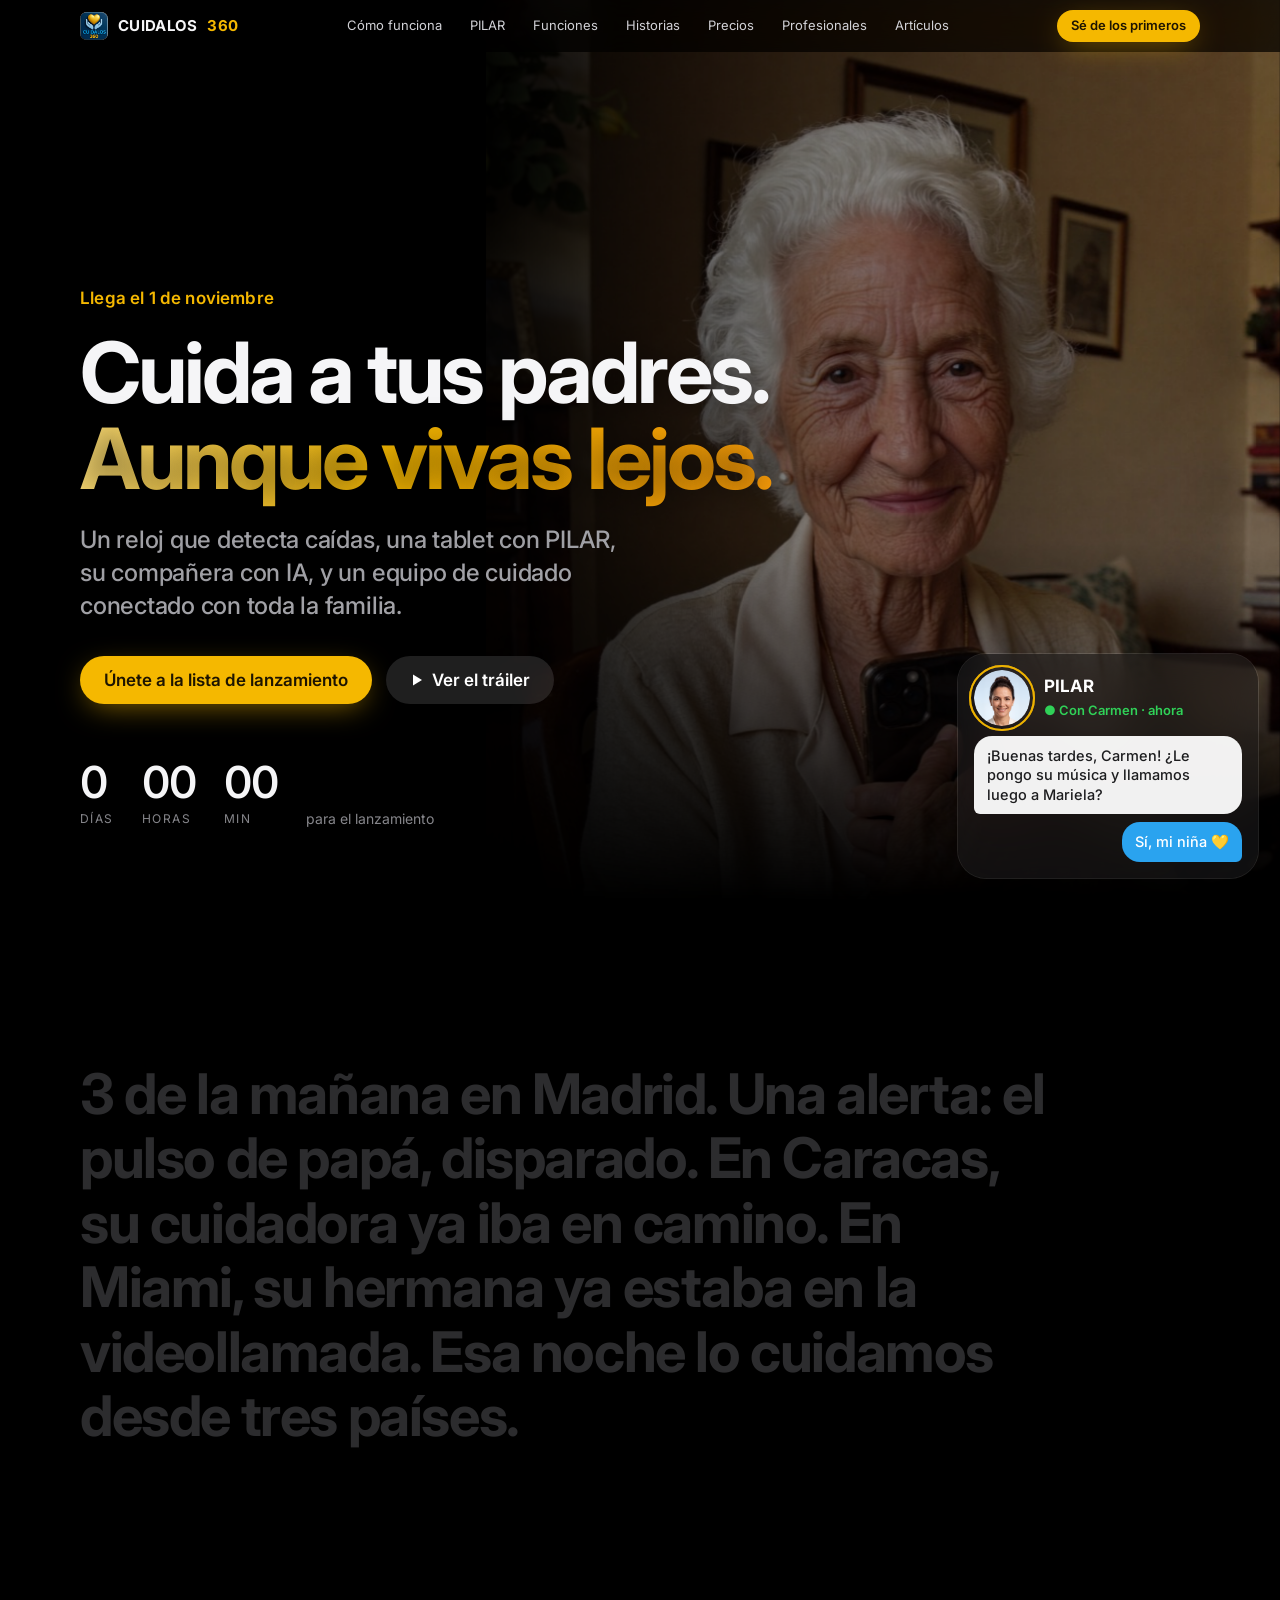
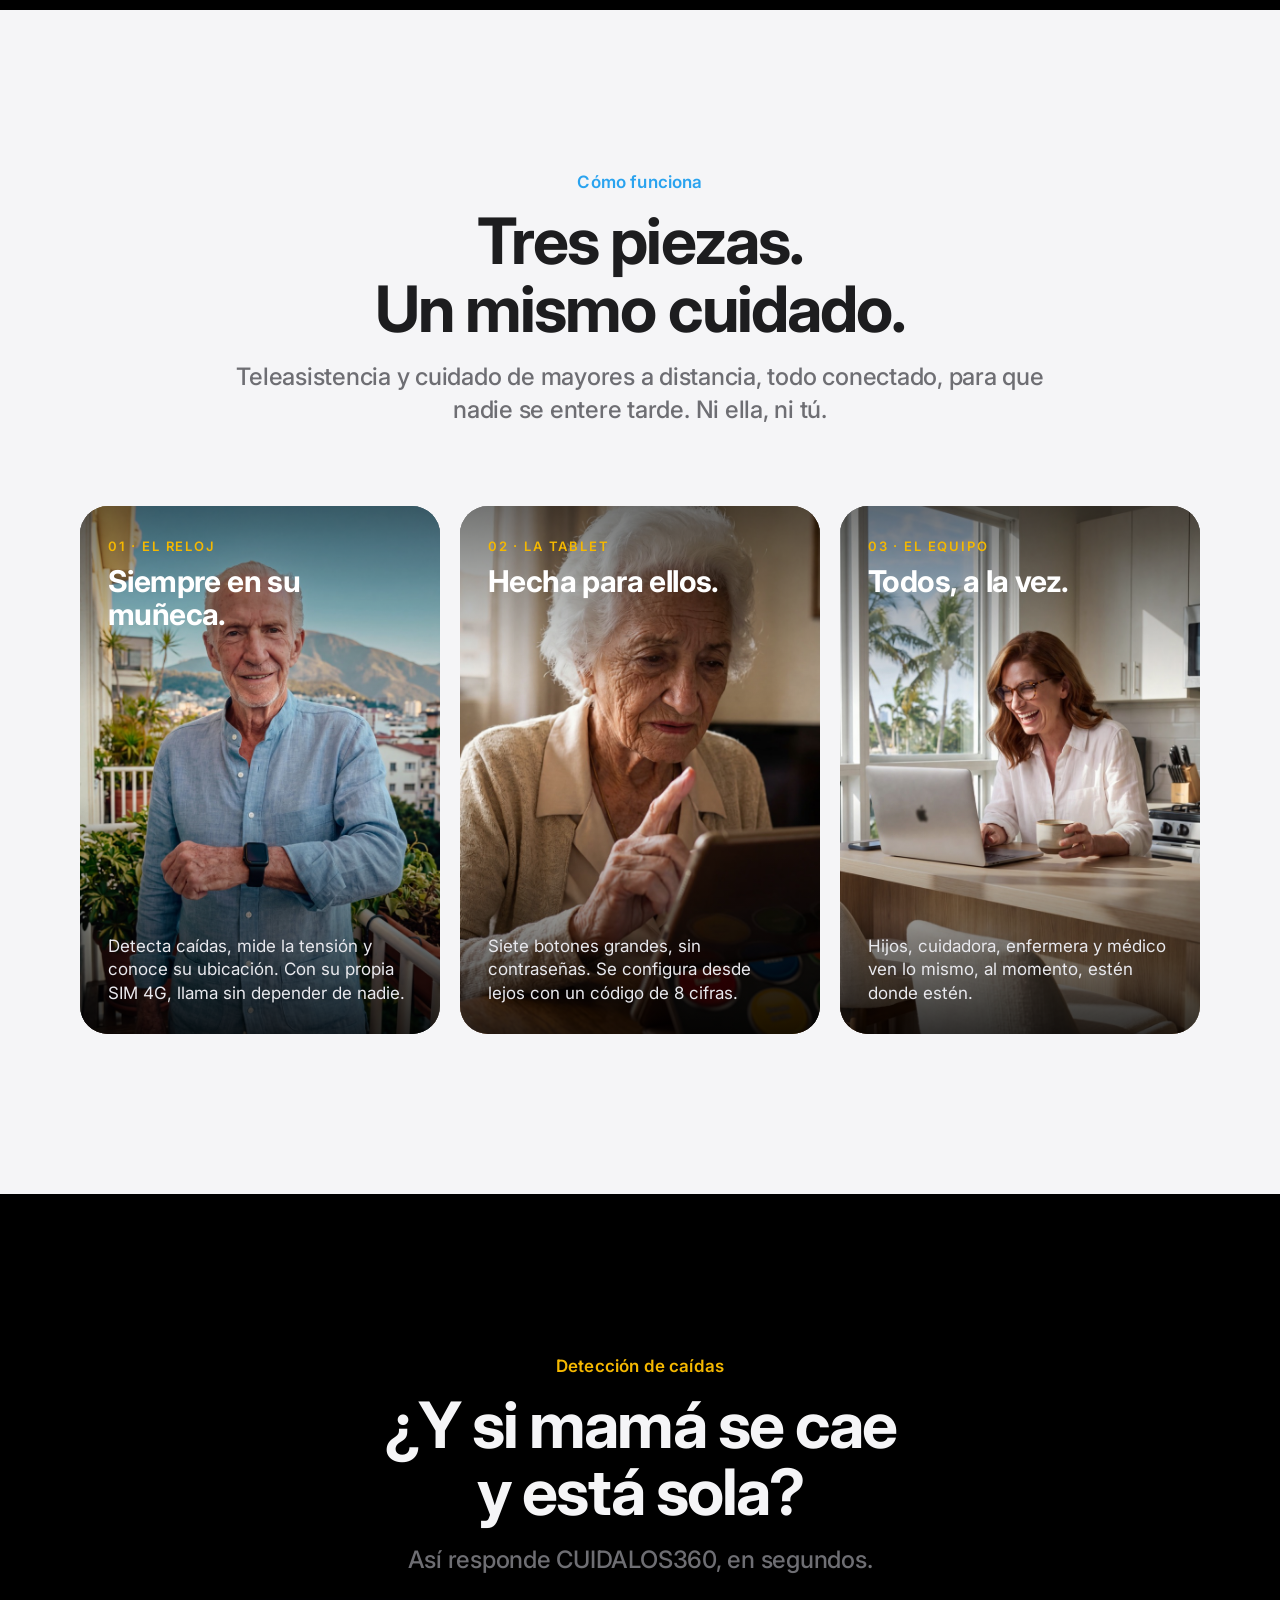
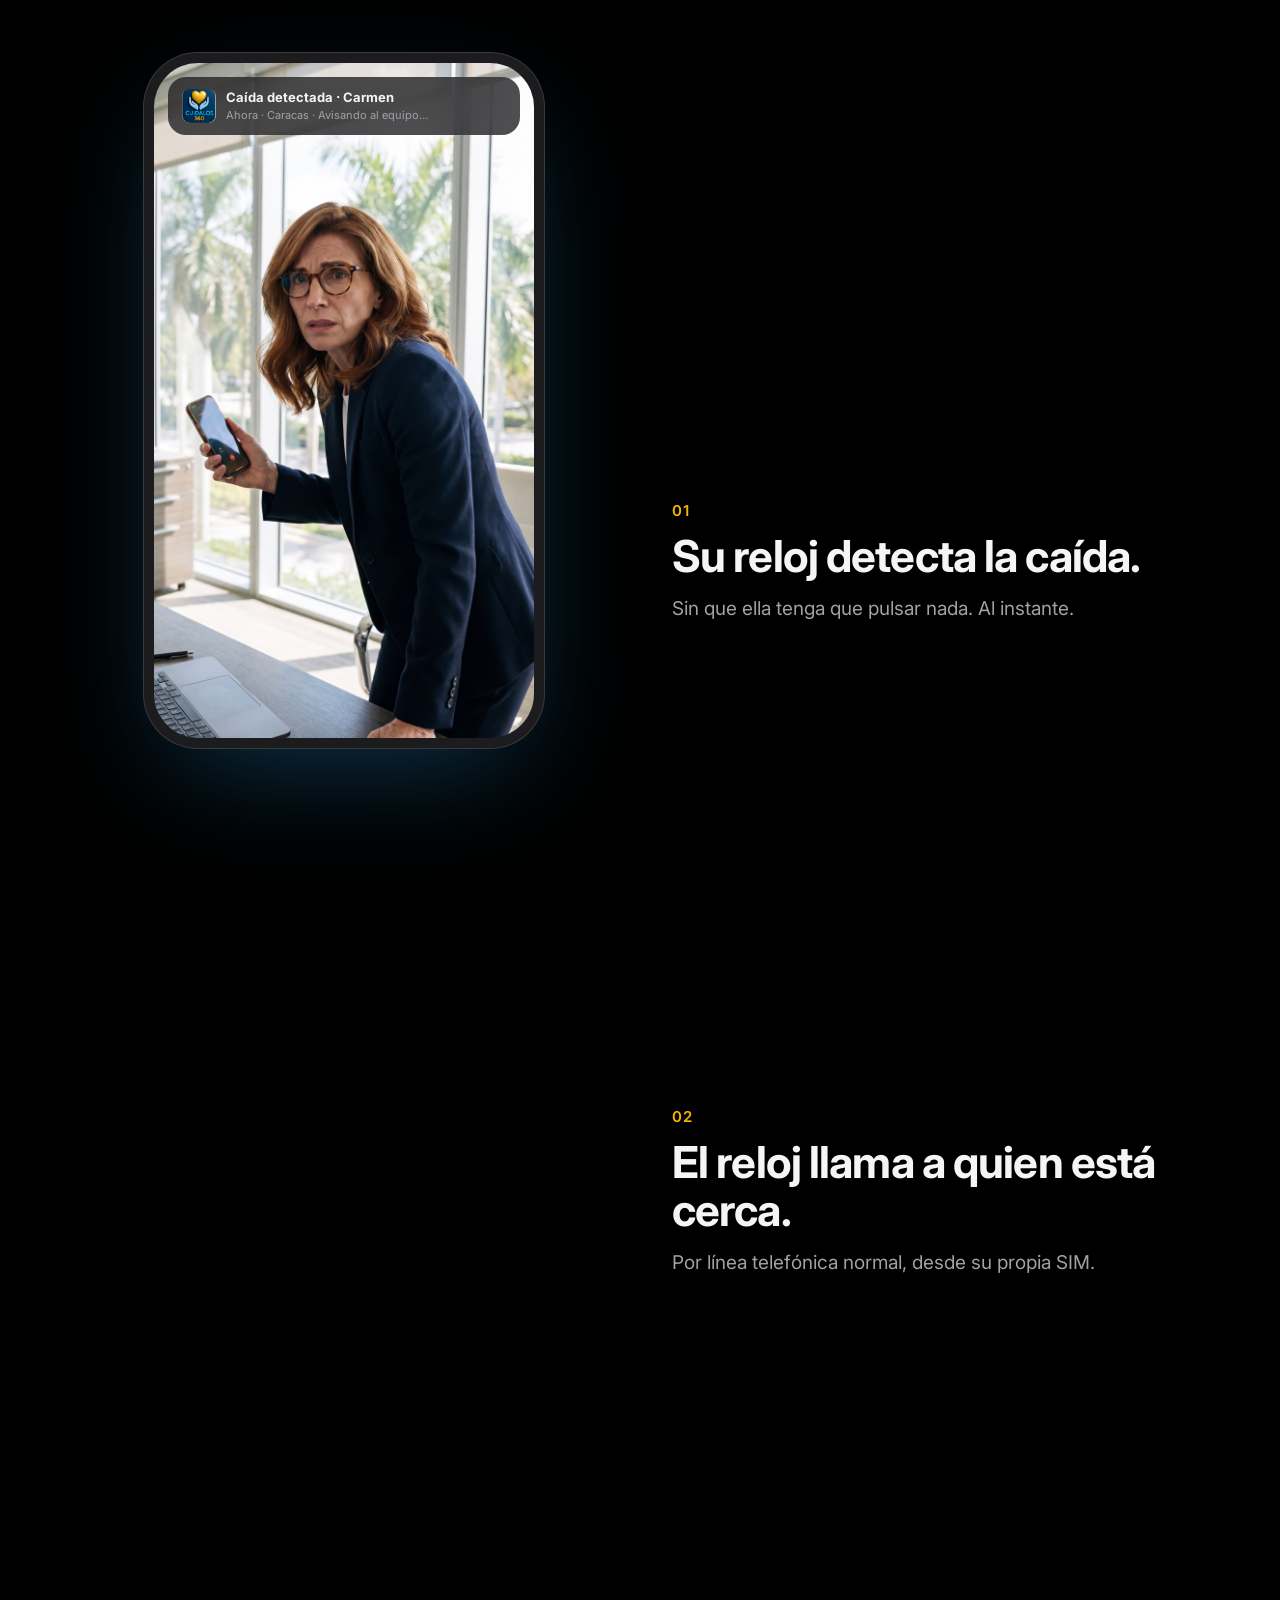
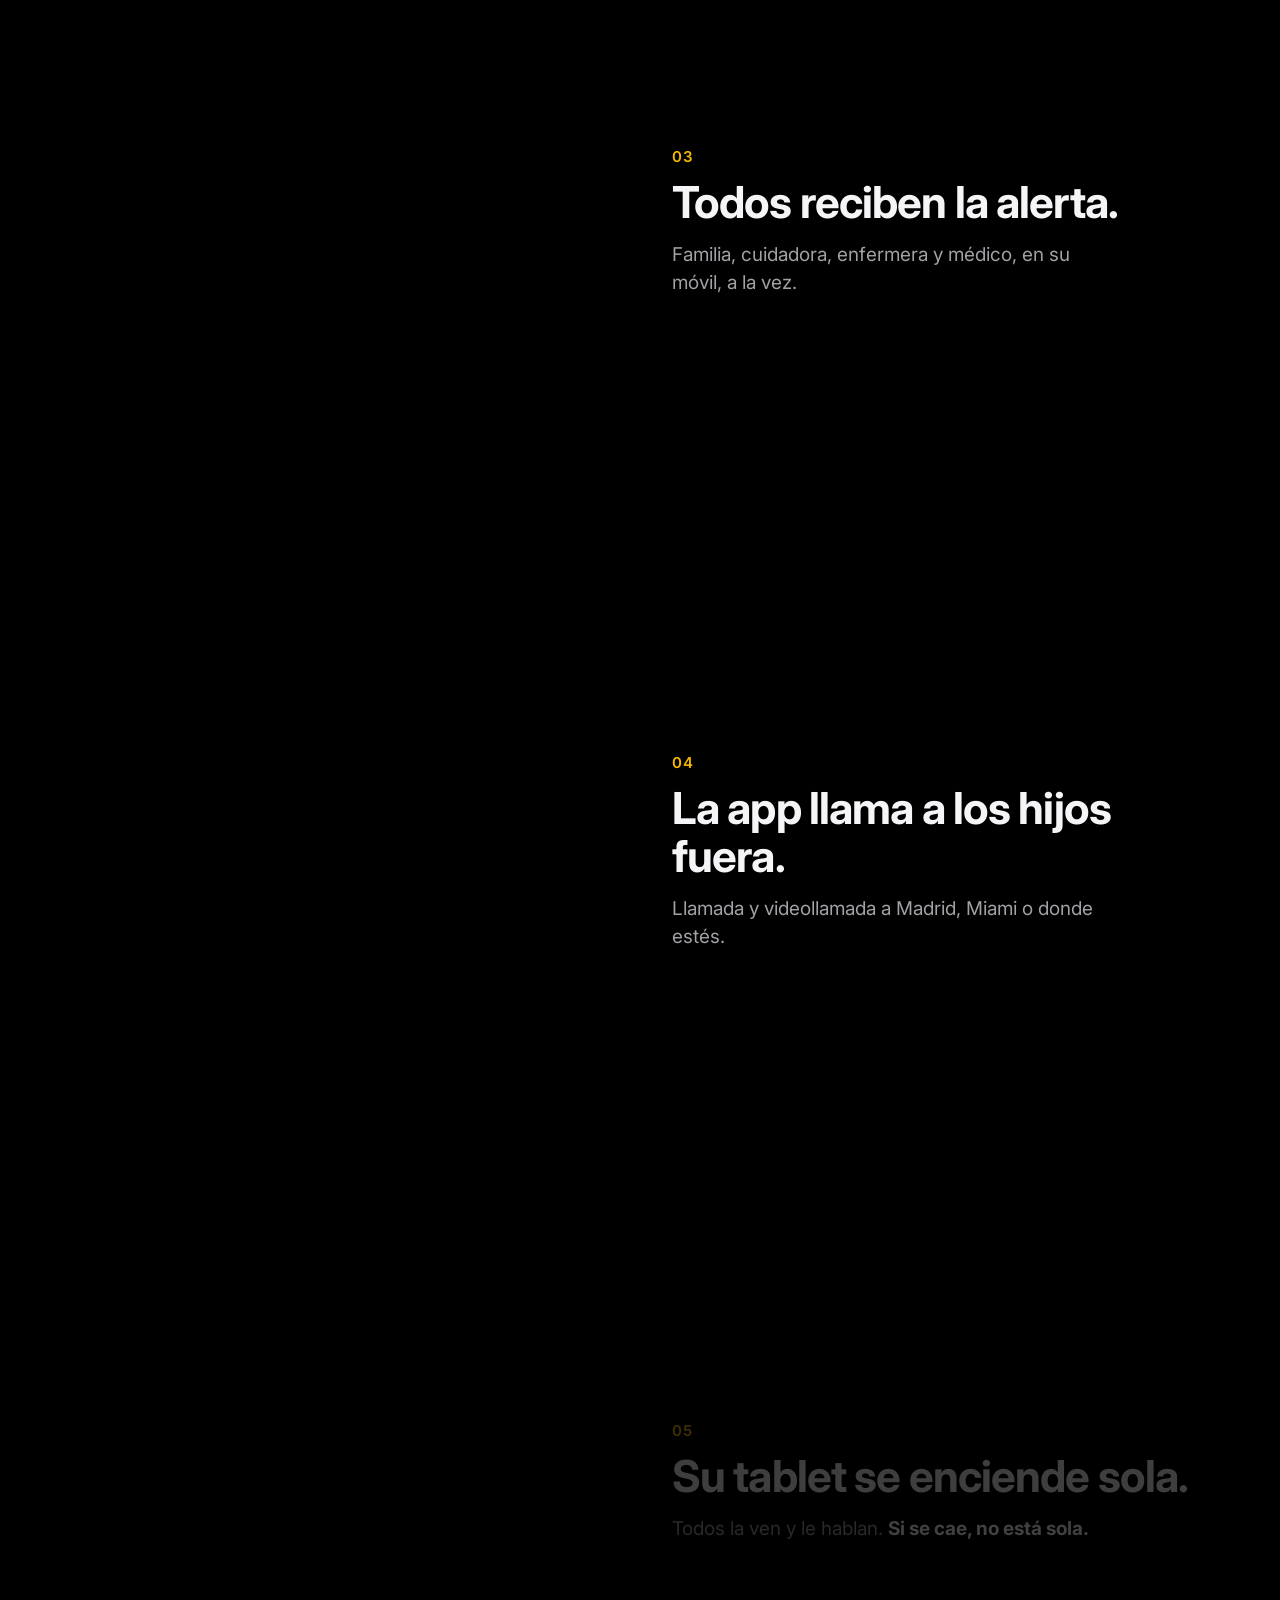
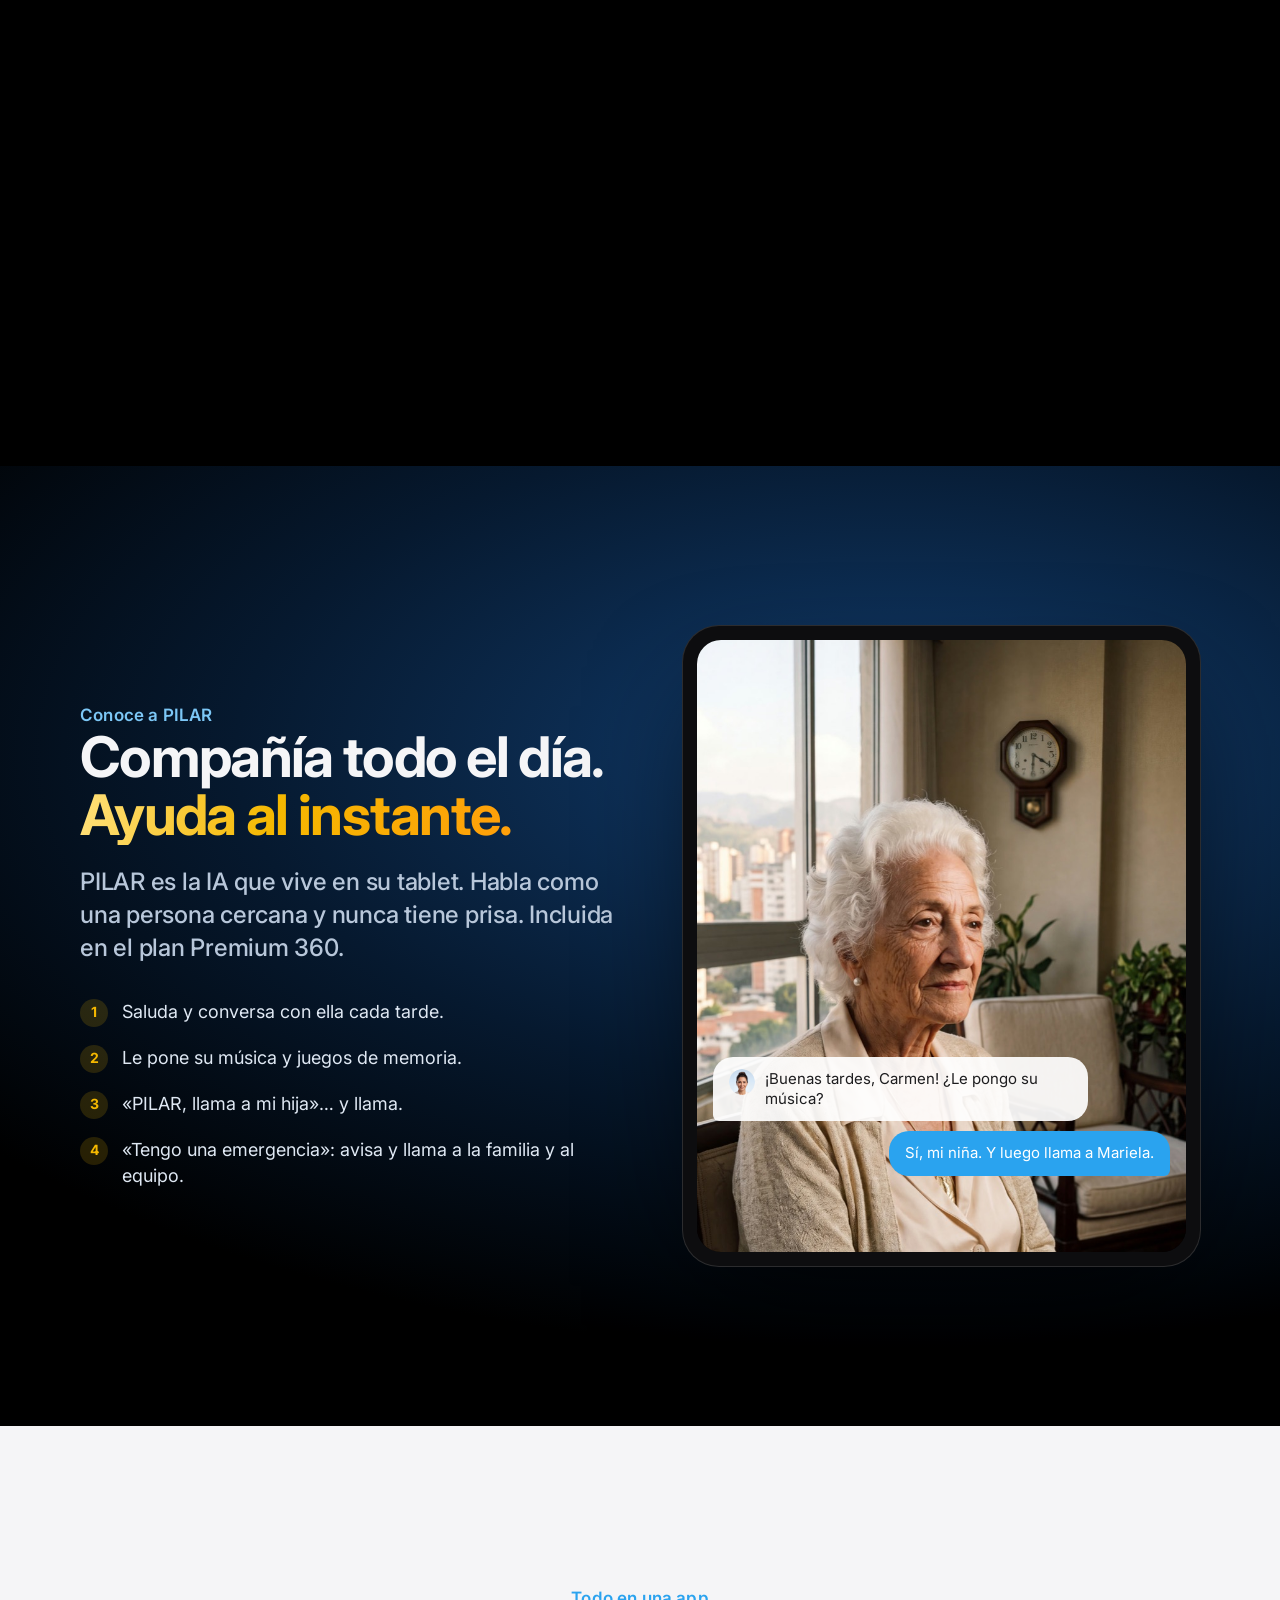
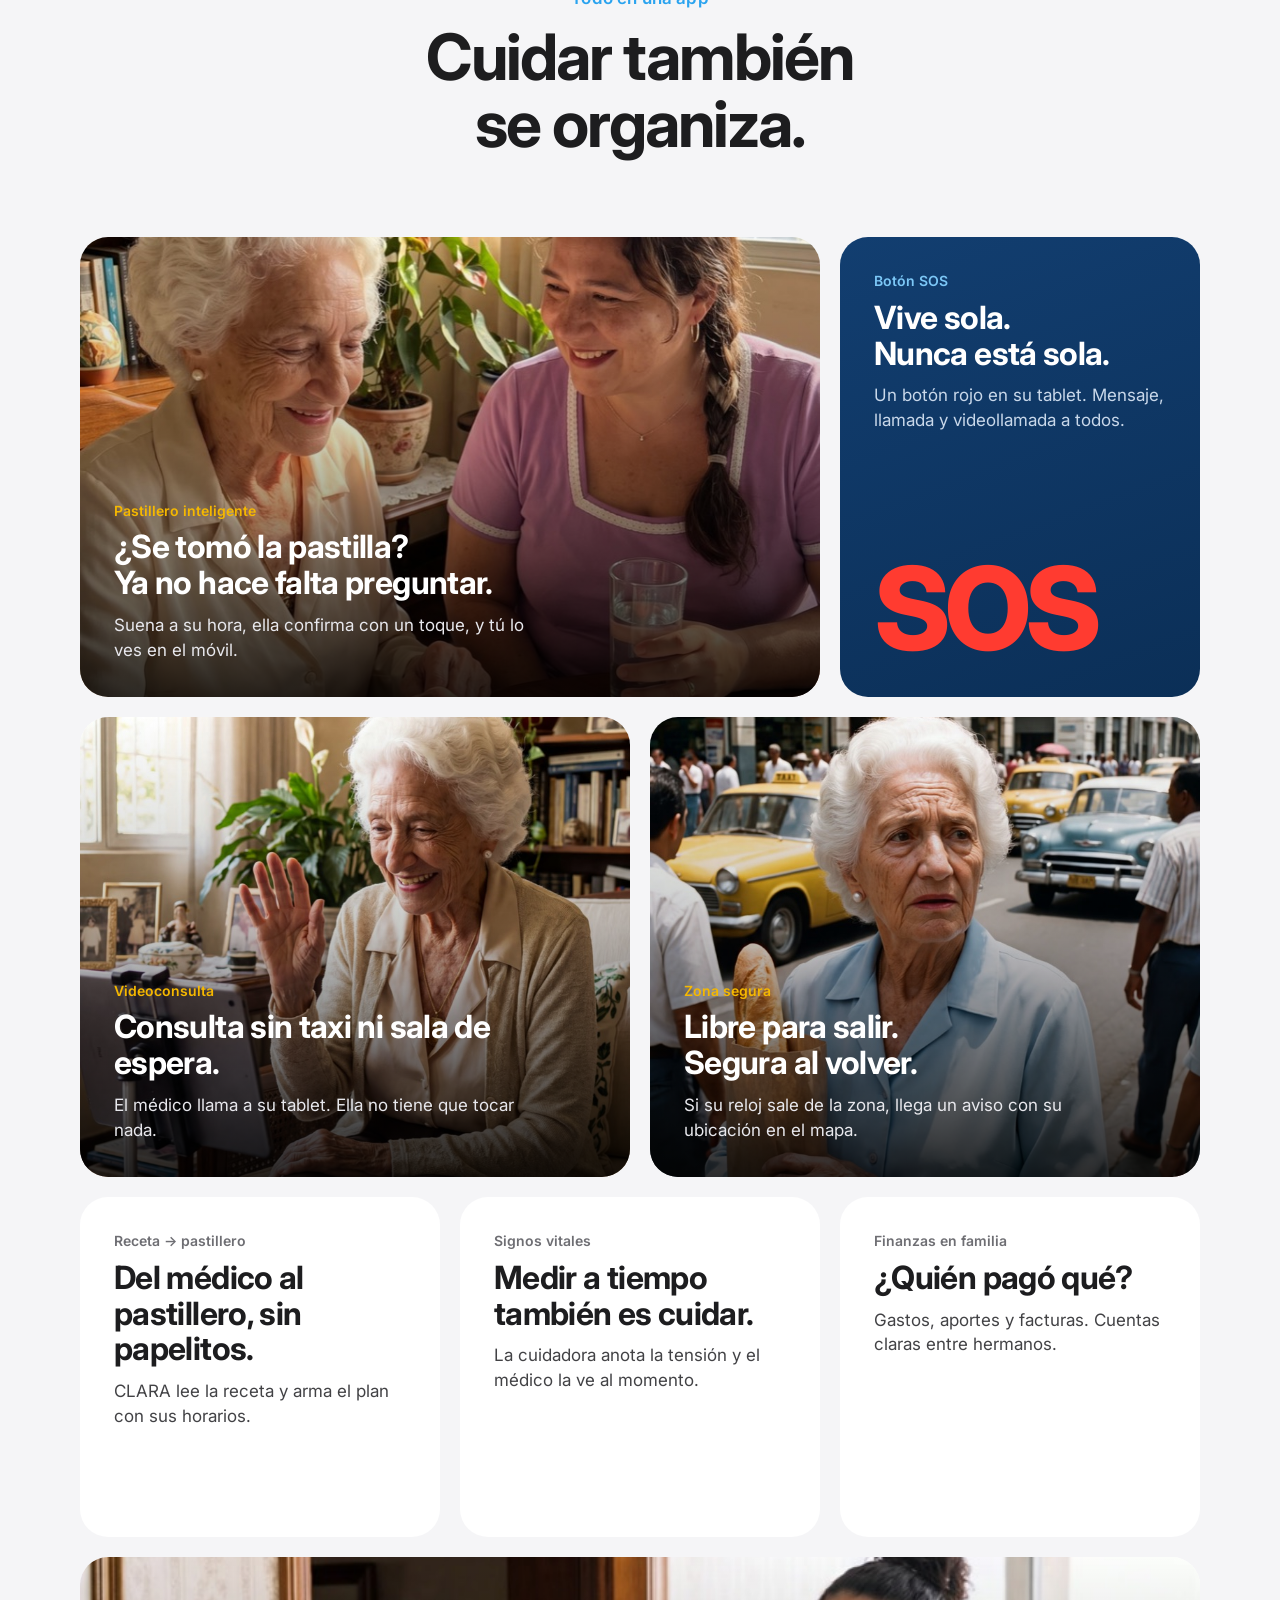
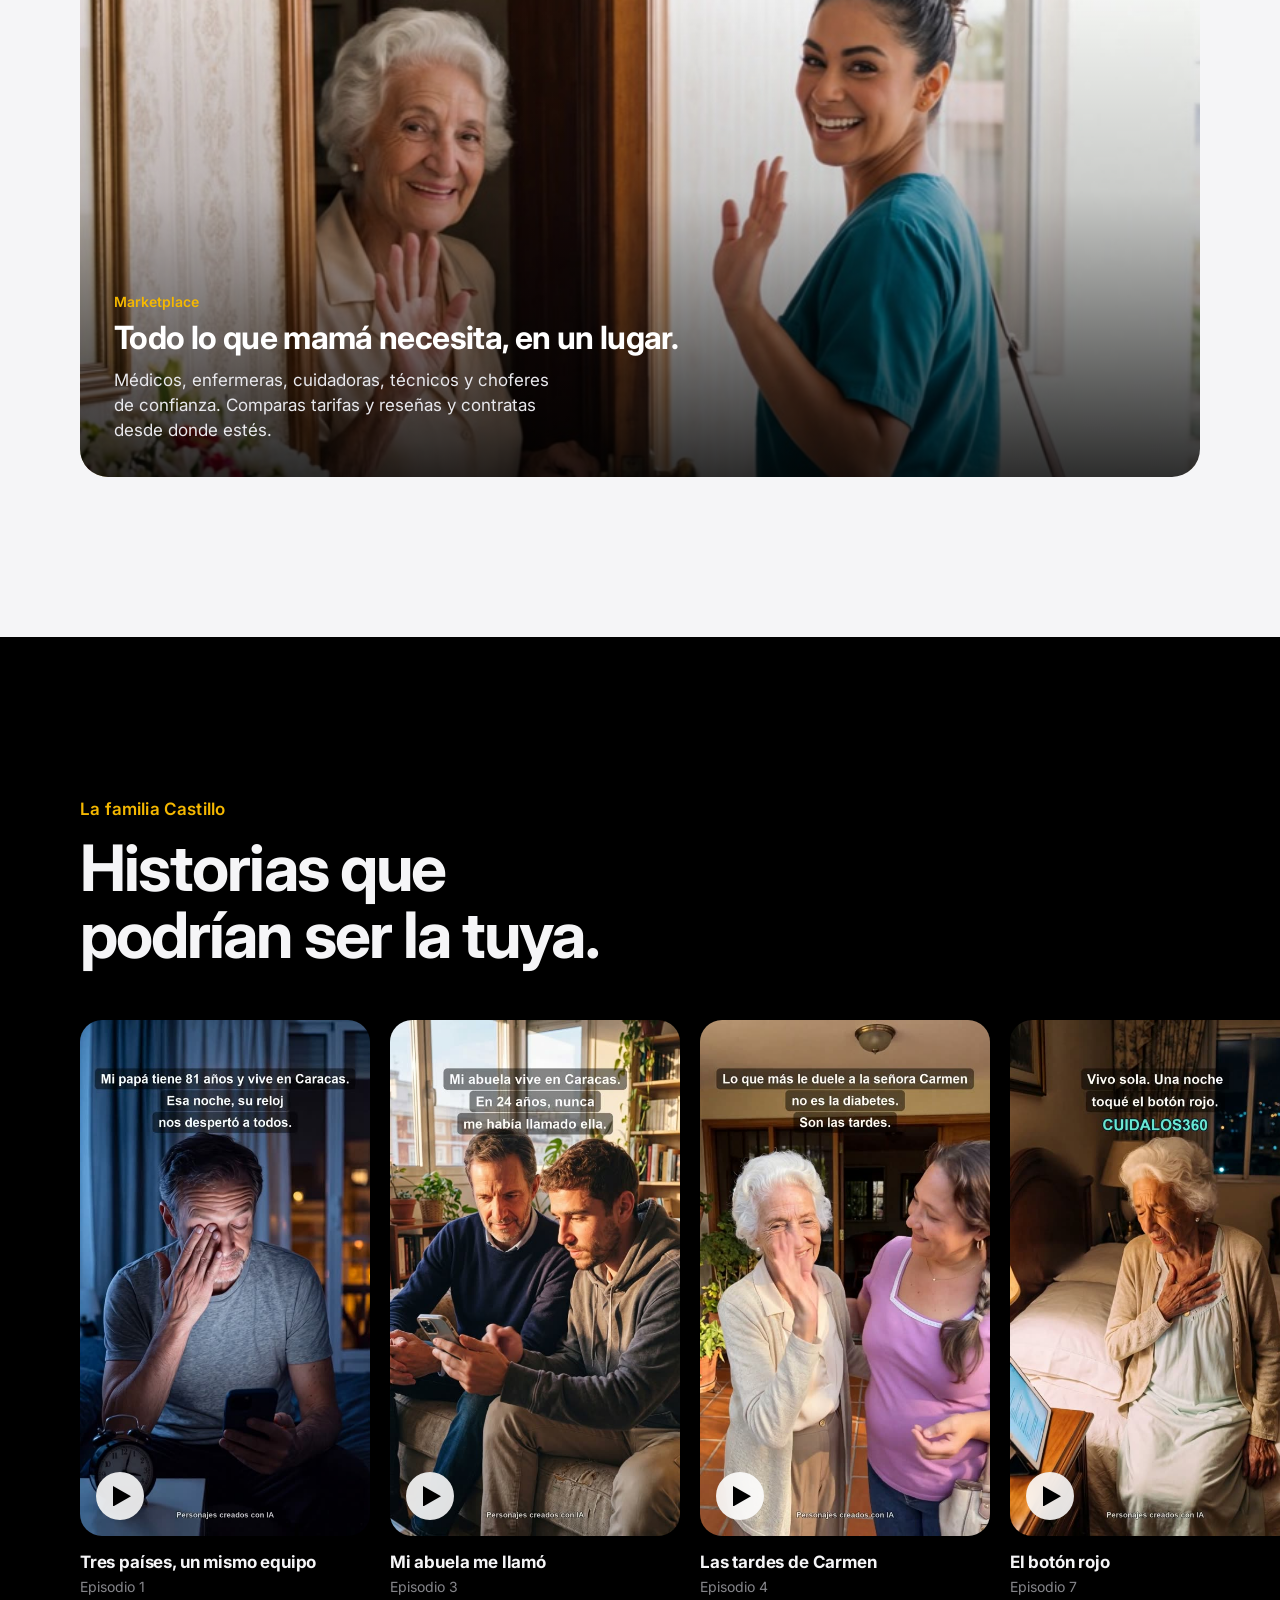
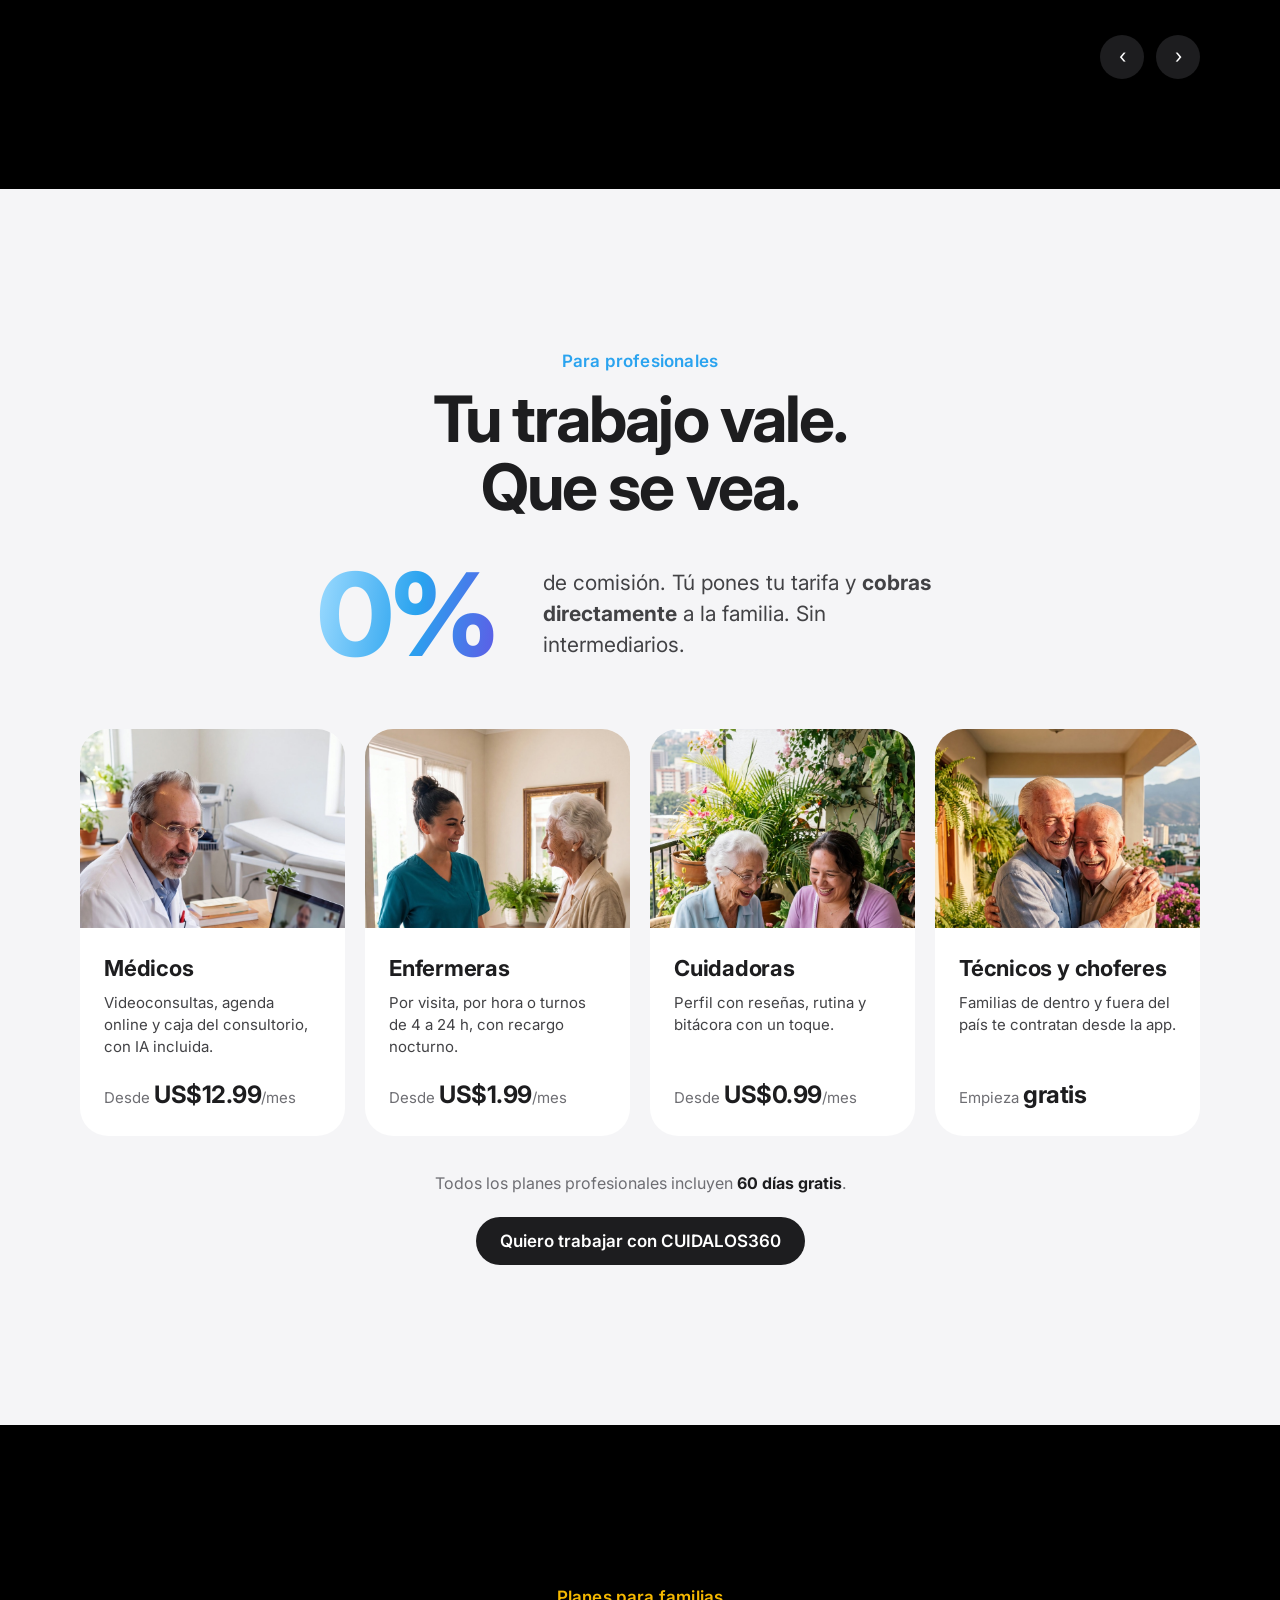
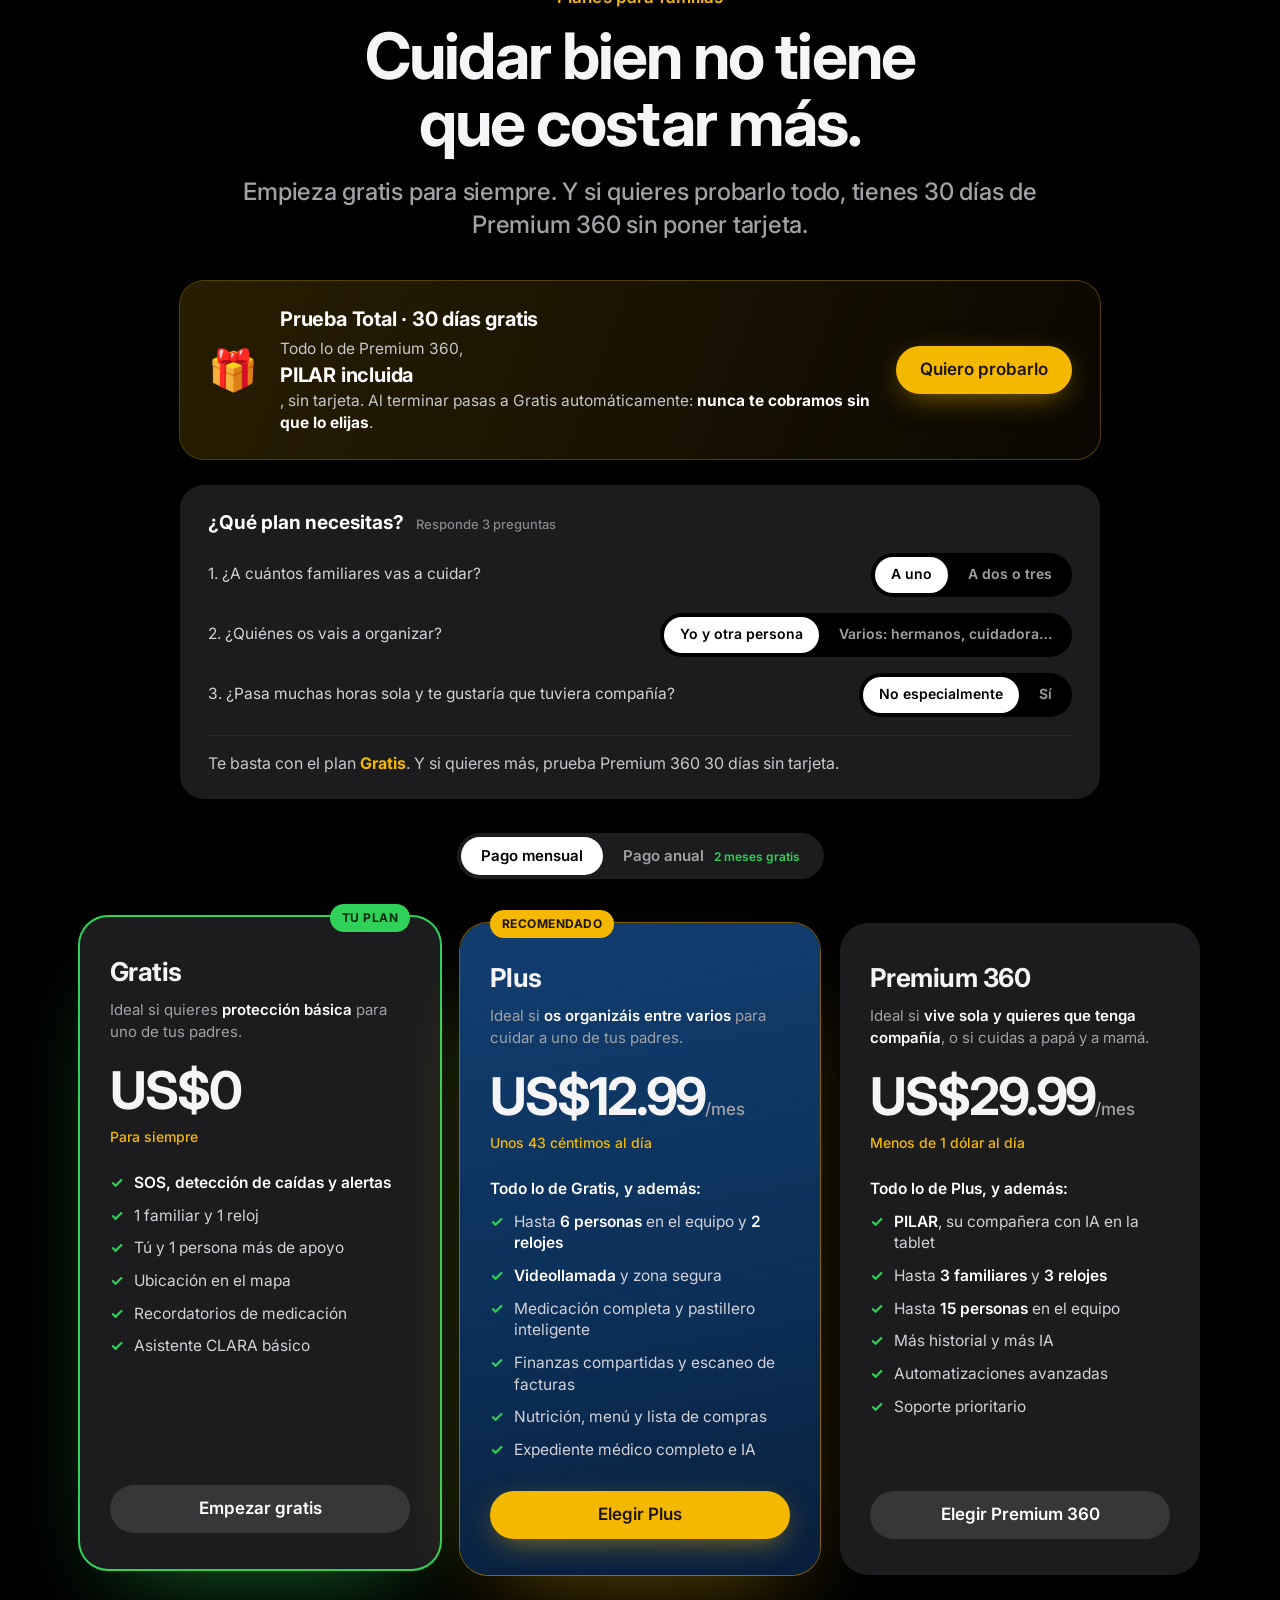
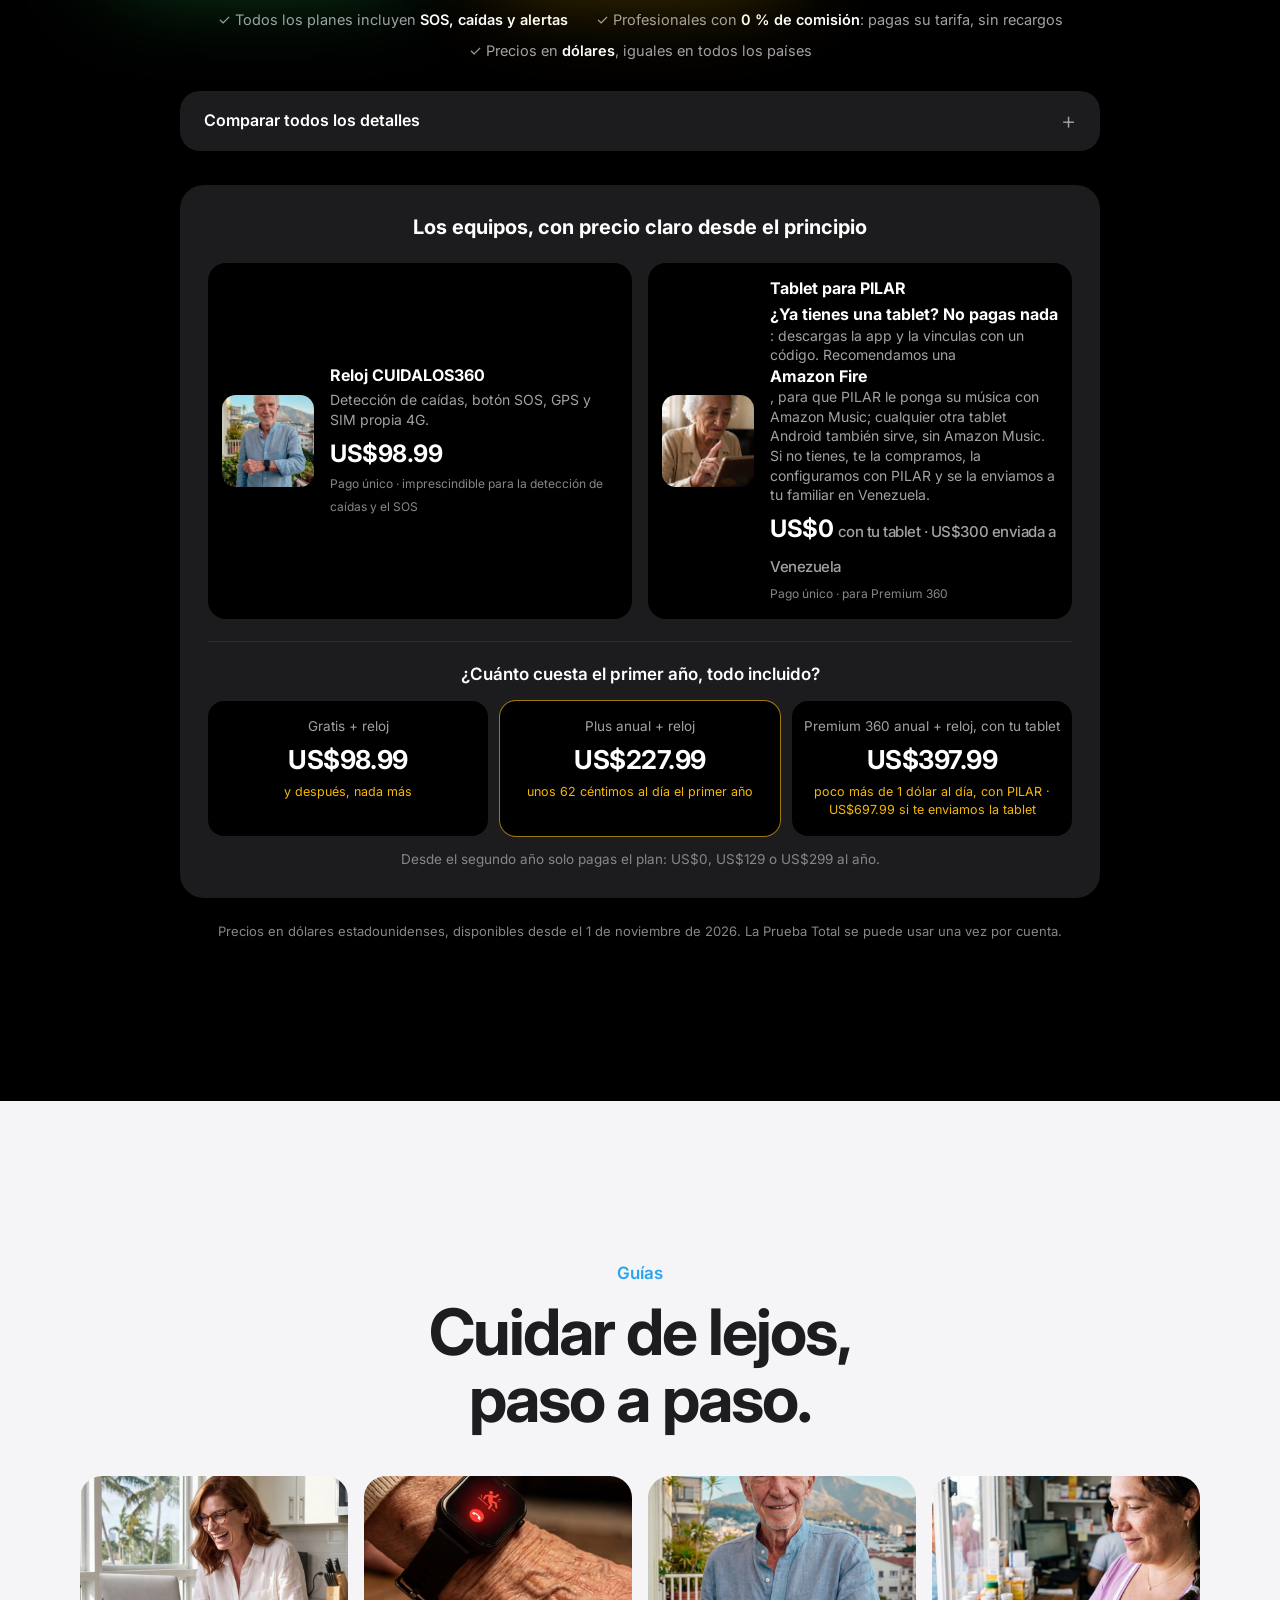
==== index.html @ 731a47b6 "Web CUIDALOS360 en GitHub Pages Co-Authored-By: Claude Opus 5.5 <noreply@anthropic.com>" ====
<!doctype html>
<html lang="es">
<head>
<meta charset="utf-8">
<meta name="viewport" content="width=device-width, initial-scale=1, viewport-fit=cover">
<title>CUIDALOS360 · Teleasistencia y cuidado de mayores a distancia</title>
<meta name="description" content="Cuida a tus padres mayores aunque vivas en otro país: reloj con detección de caídas y botón SOS, tablet con asistente de IA y app para la familia y el equipo de cuidado. Plan Gratis.">
<meta name="keywords" content="teleasistencia, cuidado de mayores a distancia, detector de caídas, reloj para ancianos, botón SOS, cuidar a mis padres desde el extranjero, cuidadoras, enfermería a domicilio, Venezuela">
<link rel="canonical" href="https://cuidalos360.com/">
<meta name="robots" content="index, follow, max-image-preview:large">
<meta property="og:type" content="website">
<meta property="og:site_name" content="CUIDALOS360">
<meta property="og:locale" content="es_ES">
<meta property="og:url" content="https://cuidalos360.com/">
<meta property="og:title" content="CUIDALOS360 · Cuida a tus padres aunque vivas lejos">
<meta property="og:description" content="Reloj + tablet con PILAR (IA) + equipo de cuidado. Plan Gratis para familias. 0% de comisión para profesionales.">
<meta property="og:image" content="https://cuidalos360.com/img/carmen.jpg">
<meta property="og:image:alt" content="Carmen, usuaria de CUIDALOS360, sonriendo en su casa">
<meta name="twitter:card" content="summary_large_image">
<meta name="twitter:title" content="CUIDALOS360 · Cuida a tus padres aunque vivas lejos">
<meta name="twitter:description" content="Reloj con detección de caídas, tablet con PILAR (IA) y un equipo de cuidado conectado. Plan Gratis para familias.">
<meta name="twitter:image" content="https://cuidalos360.com/img/carmen.jpg">
<link rel="apple-touch-icon" href="img/favicon.png">
<meta name="theme-color" content="#000000">
<link rel="icon" href="img/favicon.png">
<link rel="preconnect" href="https://fonts.googleapis.com">
<link rel="preconnect" href="https://fonts.gstatic.com" crossorigin>
<link href="https://fonts.googleapis.com/css2?family=Inter:wght@400;500;600;700;800&display=swap" rel="stylesheet">
<style>
:root{
  --black:#000; --ink:#1d1d1f; --ink-2:#424245; --muted:#6e6e73; --line:#d2d2d7;
  --paper:#fbfbfd; --gray:#f5f5f7; --white:#fff;
  --navy:#0b2f57; --navy-2:#123e70; --sky:#2aa3ef; --sky-2:#7cc7f6; --gold:#f5b800; --gold-2:#ffd34d;
  --red:#ff3b30; --green:#30d158;
  --radius:28px;
  --ease:cubic-bezier(.22,.61,.36,1);
  --font:-apple-system,BlinkMacSystemFont,"SF Pro Display","Inter","Segoe UI",Roboto,Helvetica,Arial,sans-serif;
}
*{box-sizing:border-box;margin:0;padding:0}
html{scroll-behavior:smooth;-webkit-text-size-adjust:100%}
body{font-family:var(--font);background:var(--paper);color:var(--ink);line-height:1.47;-webkit-font-smoothing:antialiased;overflow-x:hidden}
img,video{display:block;max-width:100%}
a{color:inherit;text-decoration:none}
button{font:inherit;cursor:pointer;border:0;background:none;color:inherit}
.wrap{width:min(1120px,100% - 44px);margin-inline:auto}
.eyebrow{font-size:17px;font-weight:600;letter-spacing:.01em}
.h-xl{font-size:clamp(44px,8.4vw,96px);line-height:1.02;font-weight:700;letter-spacing:-.035em}
.h-l{font-size:clamp(36px,5.8vw,64px);line-height:1.05;font-weight:700;letter-spacing:-.03em}
.h-m{font-size:clamp(28px,3.6vw,40px);line-height:1.1;font-weight:700;letter-spacing:-.02em}
.lead{font-size:clamp(19px,2.1vw,24px);line-height:1.38;font-weight:500;letter-spacing:-.01em}
.grad-gold{background:linear-gradient(100deg,#ffe07a 0%,#f5b800 45%,#ff9f0a 100%);-webkit-background-clip:text;background-clip:text;color:transparent}
.grad-sky{background:linear-gradient(100deg,#9fdcff 0%,#2aa3ef 55%,#5e5ce6 100%);-webkit-background-clip:text;background-clip:text;color:transparent}

/* buttons */
.btn{display:inline-flex;align-items:center;gap:8px;height:48px;padding:0 24px;border-radius:999px;font-size:17px;font-weight:600;transition:transform .25s var(--ease),background .25s,box-shadow .25s}
.btn:active{transform:scale(.97)}
.btn-gold{background:var(--gold);color:#1d1400;box-shadow:0 8px 30px -8px rgba(245,184,0,.6)}
.btn-gold:hover{background:var(--gold-2)}
.btn-ghost{color:#fff;background:rgba(255,255,255,.12);backdrop-filter:blur(10px);-webkit-backdrop-filter:blur(10px)}
.btn-ghost:hover{background:rgba(255,255,255,.2)}
.btn-dark{background:var(--ink);color:#fff}
.btn-dark:hover{background:#000}
.link{color:var(--sky);font-weight:500;font-size:17px}
.link:hover{text-decoration:underline}
.link::after{content:" ›"}

/* nav */
.nav{position:fixed;inset:0 0 auto;z-index:50;height:52px;background:rgba(0,0,0,.72);backdrop-filter:saturate(180%) blur(20px);-webkit-backdrop-filter:saturate(180%) blur(20px);color:#f5f5f7;transition:background .3s}
.nav .wrap{display:flex;align-items:center;justify-content:space-between;height:100%}
.brand{display:flex;align-items:center;gap:10px;font-weight:700;letter-spacing:.02em;font-size:15px}
.brand img{width:28px;height:28px;border-radius:7px}
.brand b{color:var(--gold)}
.nav ul{display:flex;gap:28px;list-style:none;font-size:13px;color:#d2d2d7}
.nav ul a:hover{color:#fff}
.nav .btn{height:32px;padding:0 14px;font-size:13px}
@media (max-width:860px){.nav ul{display:none}}

/* hero */
.hero{position:relative;min-height:100svh;background:#000;color:#f5f5f7;overflow:hidden;display:flex;align-items:flex-end}
.hero-media{position:absolute;inset:0}
.hero-media img{position:absolute;right:0;top:0;height:100%;width:min(62%,900px);object-fit:cover;object-position:50% 25%;transform:scale(1.08);animation:kb 18s var(--ease) forwards}
.hero-media::after{content:"";position:absolute;inset:0;background:
  linear-gradient(90deg,#000 34%,rgba(0,0,0,.55) 58%,rgba(0,0,0,.05) 100%),
  linear-gradient(0deg,#000 0%,rgba(0,0,0,0) 40%)}
@keyframes kb{to{transform:scale(1)}}
.hero .wrap{position:relative;padding:140px 0 72px}
.hero .eyebrow{color:var(--gold);margin-bottom:18px}
.hero h1{max-width:900px;font-size:clamp(44px,6.6vw,88px)}
.hero h1,.hero .lead{text-shadow:0 2px 30px rgba(0,0,0,.5)}
.hero .lead{color:#a1a1a6;max-width:560px;margin-top:22px}
.hero-ctas{display:flex;flex-wrap:wrap;gap:14px;margin-top:34px}
.countdown{display:flex;gap:28px;margin-top:56px;font-variant-numeric:tabular-nums}
.countdown div{display:flex;flex-direction:column}
.countdown b{font-size:clamp(32px,4vw,44px);font-weight:600;letter-spacing:-.02em;line-height:1}
.countdown span{font-size:12px;color:#86868b;text-transform:uppercase;letter-spacing:.12em;margin-top:6px}
.countdown .lbl{justify-content:flex-end;color:#86868b;font-size:14px;max-width:130px;line-height:1.3}
@media (max-width:720px){
  .hero-media img{width:100%;opacity:.55;object-position:60% 20%}
  .hero-media::after{background:linear-gradient(0deg,#000 18%,rgba(0,0,0,.4) 70%,rgba(0,0,0,.7) 100%)}
  .countdown{gap:18px}.countdown .lbl{display:none}
}


/* PILAR card in hero */
.pcard{position:absolute;z-index:3;right:max(22px,calc((100vw - 1440px) / 2 + 22px));bottom:22px;width:300px;padding:16px;border-radius:28px;
  background:rgba(28,28,30,.55);backdrop-filter:blur(24px) saturate(160%);-webkit-backdrop-filter:blur(24px) saturate(160%);
  box-shadow:0 0 0 1px rgba(255,255,255,.12),0 40px 90px -20px rgba(0,0,0,.7);opacity:0;transform:translateY(24px) scale(.97);transition:opacity 1s var(--ease) .9s,transform 1s var(--ease) .9s}
.pcard.in{opacity:1;transform:none}
.pcard .who{display:flex;gap:14px;align-items:center}
.pcard .av{position:relative;width:56px;height:56px;flex:none}
.pcard .av img{width:56px;height:56px;border-radius:50%;object-fit:cover;position:relative;z-index:2}
.pcard .av::before,.pcard .av::after{content:"";position:absolute;inset:-5px;border-radius:50%;border:2px solid rgba(245,184,0,.8);animation:ring 2.6s ease-out infinite}
.pcard .av::after{animation-delay:1.3s}
@keyframes ring{0%{transform:scale(1);opacity:.9}100%{transform:scale(1.45);opacity:0}}
.pcard b{font-size:17px;display:block;color:#fff}
.pcard .st{font-size:13px;color:var(--green);font-weight:600}
.pcard .st::before{content:"● "}
.pcard .m{margin-top:10px;padding:10px 13px;font-size:14.5px;line-height:1.35;font-weight:500;opacity:0;transform:translateY(8px);transition:all .6s var(--ease)}
.pcard .m.on{opacity:1;transform:none}
.pcard .m.p{background:rgba(255,255,255,.94);color:#1d1d1f;border-radius:18px 18px 18px 6px}
.pcard .m.u{margin-top:8px;margin-left:auto;width:max-content;max-width:85%;background:var(--sky);color:#fff;border-radius:18px 18px 6px 18px}
.pcard .wave{display:none;gap:4px;align-items:center;height:22px;margin-top:14px}
.pcard .wave i{width:4px;height:6px;border-radius:3px;background:var(--gold);animation:wv 1.1s ease-in-out infinite}
.pcard .wave i:nth-child(2){animation-delay:.1s}.pcard .wave i:nth-child(3){animation-delay:.2s}.pcard .wave i:nth-child(4){animation-delay:.3s}.pcard .wave i:nth-child(5){animation-delay:.4s}.pcard .wave i:nth-child(6){animation-delay:.5s}.pcard .wave i:nth-child(7){animation-delay:.6s}.pcard .wave i:nth-child(8){animation-delay:.7s}
@keyframes wv{0%,100%{height:5px}50%{height:20px}}
@media (min-width:1101px) and (max-height:820px){.pcard{width:280px;padding:14px}.pcard .m.u{display:none}.pcard .m{font-size:14px}}
@media (max-width:1100px){
  .hero{flex-direction:column;align-items:stretch;justify-content:flex-start;min-height:0}
  .hero-media{bottom:auto;height:66svh;overflow:hidden}
  .hero-media img{width:100%;height:100%;opacity:1;object-position:50% 18%}
  .hero-media::after{background:linear-gradient(180deg,rgba(0,0,0,.35) 0%,rgba(0,0,0,0) 14%,rgba(0,0,0,0) 55%,#000 100%)}
  .pcard{position:relative;top:auto;bottom:auto;right:auto;align-self:flex-end;margin:calc(66svh - 190px) max(22px,calc((100vw - 1120px) / 2)) 0 0;width:300px}
  .hero .wrap{padding-top:32px}
}
@media (max-width:720px){
  .hero-media{height:58svh}
  .hero-media img{width:100%;opacity:1;object-position:50% 15%}
  .pcard{margin:calc(58svh - 150px) 16px 0 0;width:250px;padding:14px;border-radius:22px}
  .pcard .av,.pcard .av img{width:44px;height:44px}
  .pcard .m{font-size:13.5px;margin-top:10px;padding:9px 12px}
  .pcard .wave{display:none}
}
@media (prefers-reduced-motion:reduce){.pcard,.pcard .m{opacity:1;transform:none;transition:none}.pcard .av::before,.pcard .av::after,.pcard .wave i{animation:none}}

/* reveal */
.rv{opacity:0;transform:translateY(40px);transition:opacity 1s var(--ease),transform 1s var(--ease)}
.rv.in{opacity:1;transform:none}
.rv.d1{transition-delay:.1s}.rv.d2{transition-delay:.2s}.rv.d3{transition-delay:.3s}
@media (prefers-reduced-motion:reduce){.rv{opacity:1;transform:none;transition:none}.hero-media img{animation:none;transform:none}}

/* story (scroll-lit words) */
.story{background:#000;color:#f5f5f7;padding:18vh 0}
.story p{font-size:clamp(30px,4.6vw,56px);line-height:1.15;font-weight:700;letter-spacing:-.025em;max-width:980px}
.story .w{color:#2c2c2e;transition:color .35s}
.story .w.on{color:#f5f5f7}
.story .w.on.g{color:var(--gold)}

/* section basics */
section{position:relative}
.sec{padding:clamp(90px,14vw,160px) 0}
.center{text-align:center}
.sec-head{max-width:820px;margin:0 auto clamp(48px,7vw,80px)}
.sec-head .eyebrow{color:var(--sky);margin-bottom:12px}
.sec-head .lead{color:var(--muted);margin-top:18px}
.dark{background:#000;color:#f5f5f7}
.dark .lead{color:#a1a1a6}
.gray{background:var(--gray)}

/* trio */
.trio{display:grid;grid-template-columns:repeat(3,1fr);gap:20px}
.tcard{position:relative;border-radius:var(--radius);overflow:hidden;aspect-ratio:3/4.4;background:#111;color:#fff;isolation:isolate}
.tcard img{position:absolute;inset:0;width:100%;height:100%;object-fit:cover;transition:transform 1.2s var(--ease);z-index:-2}
.tcard:hover img{transform:scale(1.05)}
.tcard::before{content:"";position:absolute;inset:0;z-index:-1;background:linear-gradient(180deg,rgba(0,0,0,.55) 0%,rgba(0,0,0,0) 38%,rgba(0,0,0,0) 55%,rgba(0,0,0,.8) 100%)}
.tcard .top{padding:28px}
.tcard .num{font-size:13px;letter-spacing:.14em;text-transform:uppercase;color:var(--gold);font-weight:600}
.tcard h3{font-size:30px;line-height:1.1;letter-spacing:-.02em;margin-top:8px}
.tcard p{position:absolute;bottom:0;padding:28px;font-size:17px;color:#e8e8ed;line-height:1.4}
@media (max-width:860px){.trio{grid-template-columns:1fr}.tcard{aspect-ratio:4/4.6}}

/* sticky fall sequence */
.fall{background:#000;color:#f5f5f7}
.fall-grid{display:grid;grid-template-columns:1fr 1fr;gap:64px}
.fall-visual{position:sticky;top:52px;height:calc(100svh - 52px);display:flex;align-items:center}
.phone{position:relative;width:min(380px,100%);aspect-ratio:9/16;margin-inline:auto;border-radius:44px;overflow:hidden;box-shadow:0 0 0 10px #1c1c1e,0 0 0 11px #3a3a3c,0 40px 120px -20px rgba(42,163,239,.35)}
.phone img{position:absolute;inset:0;width:100%;height:100%;object-fit:cover;opacity:0;transform:scale(1.06);transition:opacity .8s var(--ease),transform 1.4s var(--ease)}
.phone img.on{opacity:1;transform:none}
.alert{position:absolute;left:14px;right:14px;top:14px;padding:12px 14px;border-radius:18px;background:rgba(30,30,32,.78);backdrop-filter:blur(20px);-webkit-backdrop-filter:blur(20px);display:flex;gap:10px;align-items:center;font-size:13px;line-height:1.3;transform:translateY(-130%);transition:transform .7s var(--ease)}
.alert.on{transform:none}
.alert img{position:static;opacity:1;transform:none;width:34px;height:34px;border-radius:8px;flex:none}
.alert b{display:block;font-size:13px}
.alert small{color:#a1a1a6;font-size:11px}
.fall-steps{padding:30vh 0}
.fstep{min-height:70vh;display:flex;flex-direction:column;justify-content:center;opacity:.25;transition:opacity .5s}
.fstep.on{opacity:1}
.fstep .n{font-size:15px;color:var(--gold);font-weight:600;letter-spacing:.08em}
.fstep h3{font-size:clamp(30px,3.6vw,44px);line-height:1.1;letter-spacing:-.02em;margin:10px 0 14px}
.fstep p{font-size:19px;color:#a1a1a6;max-width:440px}
.fall-intro{padding-top:clamp(90px,14vw,160px)}
.fcap,.fdots{display:none}
@media (max-width:860px){
  .fall-grid{display:block;position:relative;height:calc(5 * 90svh)}
  .fall-visual{position:sticky;top:52px;height:calc(100svh - 52px);flex-direction:column;justify-content:center;gap:22px;padding:12px 0 20px}
  .phone{width:auto;height:min(52svh,118vw);flex:none;border-radius:34px;box-shadow:0 0 0 8px #1c1c1e,0 0 0 9px #3a3a3c,0 30px 90px -20px rgba(42,163,239,.35)}
  .fall-steps{display:none}
  .fdots{display:flex;gap:8px;justify-content:center}
  .fdots i{width:7px;height:7px;border-radius:50%;background:#3a3a3c;transition:background .4s,width .4s var(--ease)}
  .fdots i.on{width:22px;border-radius:4px;background:var(--gold)}
  .fcap{display:block;position:relative;width:100%;min-height:150px;text-align:center}
  .fcap>div{position:absolute;inset:0;opacity:0;transform:translateY(14px);transition:opacity .5s var(--ease),transform .6s var(--ease)}
  .fcap>div.on{opacity:1;transform:none}
  .fcap .n{font-size:13px;color:var(--gold);font-weight:600;letter-spacing:.08em}
  .fcap h3{font-size:26px;line-height:1.15;letter-spacing:-.02em;margin:6px auto 8px;max-width:340px}
  .fcap p{font-size:16px;color:#a1a1a6;max-width:320px;margin:0 auto}
}

/* PILAR */
.pilar{background:radial-gradient(1200px 600px at 70% 30%,#123e70 0%,#06192f 55%,#000 100%);color:#f5f5f7;overflow:hidden}
.pilar-grid{display:grid;grid-template-columns:1.05fr 1fr;gap:60px;align-items:center}
.pilar h2{font-size:clamp(34px,4.4vw,56px)}
.pilar h2 .grad-gold{display:inline-block}
.pilar .lead{color:#b8c7da;margin-top:20px}
.pilar ul{list-style:none;margin-top:34px;display:grid;gap:18px}
.pilar li{display:flex;gap:14px;font-size:18px;color:#dfe8f3}
.pilar li i{flex:none;width:28px;height:28px;border-radius:50%;background:rgba(245,184,0,.16);color:var(--gold);display:grid;place-items:center;font-style:normal;font-size:14px;font-weight:700}
.tablet{position:relative;border-radius:36px;padding:14px;background:#0d0d0f;box-shadow:0 0 0 1px #2c2c2e,0 50px 120px -30px rgba(0,0,0,.8)}
.tablet-screen{position:relative;border-radius:24px;overflow:hidden;aspect-ratio:4/5;background:#000}
.tablet-screen>img{width:100%;height:100%;object-fit:cover;object-position:50% 30%}
.chat{position:absolute;inset:auto 16px 16px 16px;display:flex;flex-direction:column;gap:10px}
.bub{max-width:82%;padding:12px 16px;border-radius:20px;font-size:15px;line-height:1.35;opacity:0;transform:translateY(14px) scale(.96);transition:all .6s var(--ease)}
.bub.on{opacity:1;transform:none}
.bub.p{background:rgba(255,255,255,.92);color:#1d1d1f;border-bottom-left-radius:6px;display:flex;gap:10px;align-items:flex-start}
.bub.p img{width:26px;height:26px;border-radius:50%;flex:none;object-fit:cover}
.bub.u{align-self:flex-end;background:var(--sky);color:#fff;border-bottom-right-radius:6px}
.bub.alertb{background:var(--red);color:#fff}
@media (max-width:860px){.pilar-grid{grid-template-columns:1fr}}

/* bento */
.bento{display:grid;grid-template-columns:repeat(6,1fr);gap:20px}
.b{position:relative;border-radius:var(--radius);overflow:hidden;background:#fff;padding:34px;min-height:340px;display:flex;flex-direction:column;isolation:isolate;transition:transform .5s var(--ease),box-shadow .5s}
.b:hover{transform:translateY(-4px);box-shadow:0 30px 60px -30px rgba(0,0,0,.25)}
.b .tag{font-size:14px;font-weight:600;color:var(--muted)}
.b h3{font-size:clamp(24px,2.6vw,32px);line-height:1.12;letter-spacing:-.02em;margin-top:8px}
.b p{font-size:17px;color:var(--ink-2);margin-top:12px;max-width:440px}
.b.photo{color:#fff;justify-content:flex-end;min-height:460px}
.b.photo>img{position:absolute;inset:0;width:100%;height:100%;object-fit:cover;z-index:-2}
.b.photo::before{content:"";position:absolute;inset:0;z-index:-1;background:linear-gradient(0deg,rgba(0,0,0,.82) 0%,rgba(0,0,0,.2) 55%,rgba(0,0,0,0) 100%)}
.b.photo .tag{color:var(--gold)}
.b.photo p{color:#e8e8ed}
.c2{grid-column:span 2}.c3{grid-column:span 3}.c4{grid-column:span 4}.c6{grid-column:span 6}
.b.navy{background:linear-gradient(160deg,#123e70,#0b2f57);color:#fff}
.b.navy p{color:#c9d8ea}.b.navy .tag{color:var(--sky-2)}
.big-stat{font-size:clamp(64px,9vw,120px);font-weight:800;letter-spacing:-.05em;line-height:.95;margin-top:auto}
.pill-row{display:flex;flex-wrap:wrap;gap:8px;margin-top:auto;padding-top:24px}
.pill-row span{padding:8px 14px;border-radius:999px;background:var(--gray);font-size:14px;font-weight:500}
@media (max-width:960px){.c2,.c3,.c4{grid-column:span 6}.b.photo{min-height:420px}}

/* episodes */
.eps{--pad:max(22px,calc((100vw - 1120px) / 2));display:flex;gap:20px;overflow-x:auto;scroll-snap-type:x mandatory;padding:4px var(--pad) 30px;scroll-padding-inline:var(--pad);scrollbar-width:none}
.eps::-webkit-scrollbar{display:none}
.ep{flex:none;width:clamp(230px,24vw,290px);scroll-snap-align:start;cursor:pointer}
.ep .v{position:relative;aspect-ratio:9/16;border-radius:22px;overflow:hidden;background:#111}
.ep .v img{width:100%;height:100%;object-fit:cover;transition:transform 1s var(--ease)}
.ep:hover .v img{transform:scale(1.04)}
.ep .play{position:absolute;left:16px;bottom:16px;width:48px;height:48px;border-radius:50%;background:rgba(255,255,255,.88);backdrop-filter:blur(10px);display:grid;place-items:center;transition:transform .3s var(--ease)}
.ep:hover .play{transform:scale(1.1)}
.ep .play svg{width:18px;margin-left:3px}
.ep h4{font-size:17px;margin-top:14px;letter-spacing:-.01em}
.ep small{font-size:14px;color:#86868b}
.eps-nav{display:flex;justify-content:flex-end;gap:12px;margin-top:6px}
.eps-nav button{width:44px;height:44px;border-radius:50%;background:#1d1d1f;color:#fff;font-size:20px}
.eps-nav button:hover{background:#333}

/* modal */
.modal{position:fixed;inset:0;z-index:100;background:rgba(0,0,0,.92);display:none;align-items:center;justify-content:center;padding:20px}
.modal.open{display:flex}
.modal video{max-height:88svh;max-width:100%;border-radius:20px;background:#000}
.ytbox{display:none;height:min(88svh,calc((100vw - 40px) * 16 / 9));max-width:calc(100vw - 40px);border-radius:20px;overflow:hidden;background:#000}
.ytbox[style*="16/9"]{height:auto;width:min(1100px,calc(100vw - 40px))}
.ytbox iframe{width:100%;height:100%;border:0;display:block}
.modal .x{position:absolute;top:18px;right:18px;width:44px;height:44px;border-radius:50%;background:#2c2c2e;color:#fff;font-size:22px}

/* pros */
.pros-grid{display:grid;grid-template-columns:repeat(4,1fr);gap:20px}
.pro{border-radius:var(--radius);background:#fff;overflow:hidden;display:flex;flex-direction:column}
.pro .ph{aspect-ratio:4/3;overflow:hidden}
.pro .ph img{width:100%;height:100%;object-fit:cover;object-position:50% 25%}
.pro .body{padding:24px;display:flex;flex-direction:column;flex:1}
.pro h3{font-size:22px;letter-spacing:-.01em}
.pro p{font-size:15px;color:var(--ink-2);margin-top:8px}
.pro .price{margin-top:auto;padding-top:18px;font-size:15px;color:var(--muted)}
.pro .price b{font-size:24px;color:var(--ink);letter-spacing:-.02em}
.zero{display:flex;align-items:center;justify-content:center;gap:clamp(20px,4vw,48px);flex-wrap:wrap;margin-bottom:60px}
.zero .big-stat{margin:0}
.zero p{max-width:420px;font-size:21px;color:var(--ink-2);text-align:left}
@media (max-width:960px){.pros-grid{grid-template-columns:repeat(2,1fr)}}
@media (max-width:560px){.pros-grid{grid-template-columns:1fr}.zero p{text-align:center}}

/* pricing */
#precios .sec-head{margin-bottom:40px}
.trial{display:flex;align-items:center;gap:22px;max-width:920px;margin:0 auto 26px;padding:24px 28px;border-radius:24px;background:linear-gradient(110deg,rgba(245,184,0,.16),rgba(245,184,0,.04));box-shadow:0 0 0 1px rgba(245,184,0,.35)}
.trial-ic{font-size:40px;line-height:1}
.trial-tx{flex:1;text-align:left}
.trial-tx b{display:block;font-size:20px;color:#fff;letter-spacing:-.01em}
.trial-tx span{display:block;color:#c7c7cc;font-size:15.5px;margin-top:4px;line-height:1.45}
.trial-tx strong{color:#fff}
.trial .btn{flex:none}
.finder{max-width:920px;margin:0 auto 34px;padding:24px 28px;border-radius:24px;background:#1c1c1e;text-align:left}
.finder h3{font-size:19px;color:#fff}
.finder h3 small{font-size:13px;color:#86868b;font-weight:500;margin-left:8px}
.finder .q{display:flex;align-items:center;justify-content:space-between;gap:16px;margin-top:16px;flex-wrap:wrap}
.finder .q p{color:#d2d2d7;font-size:15.5px}
.opts{display:inline-flex;background:#000;border-radius:999px;padding:4px;gap:4px;flex-wrap:wrap}
.opts button{height:36px;padding:0 16px;border-radius:999px;font-size:14px;font-weight:600;color:#a1a1a6;transition:all .25s}
.opts button.on{background:#fff;color:#000}
.finder .ans{margin-top:18px;padding-top:16px;border-top:1px solid #2c2c2e;color:#c7c7cc;font-size:16px;min-height:24px}
.finder .ans b{color:var(--gold)}
.toggle-wrap{text-align:center}
.toggle{display:inline-flex;background:#1c1c1e;border-radius:999px;padding:4px;margin:0 auto 44px}
.toggle button{height:38px;padding:0 20px;border-radius:999px;font-size:15px;font-weight:600;color:#a1a1a6;transition:all .3s}
.toggle button.on{background:#fff;color:#000}
.toggle em{font-style:normal;color:var(--green);font-size:12px;margin-left:6px}
.plans{display:grid;grid-template-columns:repeat(3,1fr);gap:20px;align-items:stretch}
.plan{border-radius:var(--radius);background:#1c1c1e;padding:36px 30px;display:flex;flex-direction:column;text-align:left;position:relative;transition:box-shadow .4s,transform .4s var(--ease)}
.plan h3{font-size:26px;letter-spacing:-.02em}
.plan .ideal{color:#a1a1a6;font-size:15px;margin-top:8px;min-height:44px;line-height:1.45}
.plan .ideal b{color:#fff;font-weight:600}
.plan .amt{font-size:52px;font-weight:700;letter-spacing:-.04em;margin-top:22px;line-height:1}
.plan .amt small{font-size:17px;font-weight:500;color:#a1a1a6;letter-spacing:0}
.plan .note{font-size:14px;color:var(--gold);min-height:20px;margin-top:10px;font-weight:500}
.plan ul{list-style:none;margin:24px 0 30px;display:grid;gap:11px;font-size:15.5px;color:#d2d2d7;line-height:1.4}
.plan li{padding-left:24px;position:relative}
.plan li::before{content:"✓";position:absolute;left:0;color:var(--green);font-weight:700}
.plan li b{color:#fff;font-weight:600}
.plan li.inc{padding-left:0}.plan li.inc::before{content:none}
.plan .btn{margin-top:auto;justify-content:center}
.plan.rec{background:linear-gradient(170deg,#123e70 0%,#0b2f57 60%,#081f3b 100%);box-shadow:0 0 0 1px rgba(245,184,0,.5),0 40px 100px -40px rgba(245,184,0,.45)}
.plan .badge{position:absolute;top:-13px;left:30px;background:var(--gold);color:#1d1400;font-size:12px;font-weight:700;padding:5px 12px;border-radius:999px;letter-spacing:.04em}
.plan .badge.pick{display:none;left:auto;right:30px;background:#30d158;color:#002b0d}
.plan.is-pick{transform:translateY(-6px);box-shadow:0 0 0 2px #30d158,0 40px 100px -40px rgba(48,209,88,.5)}
.plan.is-pick .badge.pick{display:block}
.always{display:flex;flex-wrap:wrap;justify-content:center;gap:10px 28px;margin-top:34px;color:#a1a1a6;font-size:14.5px}
.always b{color:#fff;font-weight:600}
.compare{max-width:920px;margin:30px auto 0;border-radius:20px;background:#1c1c1e;overflow:hidden}
.compare summary{list-style:none;cursor:pointer;padding:18px 24px;font-weight:600;color:#fff;display:flex;justify-content:space-between}
.compare summary::-webkit-details-marker{display:none}
.compare summary::after{content:"+";font-weight:300;font-size:24px;line-height:1;color:#a1a1a6;transition:transform .3s}
.compare[open] summary::after{transform:rotate(45deg)}
.compare .tbl{overflow-x:auto;padding:0 12px 16px}
.compare table{width:100%;border-collapse:collapse;font-size:15px;min-width:520px}
.compare th,.compare td{padding:12px;text-align:center;border-top:1px solid #2c2c2e;color:#d2d2d7}
.compare th{color:#fff;font-size:14px}
.compare td:first-child,.compare th:first-child{text-align:left;color:#a1a1a6}
.compare td:nth-child(3){color:#fff}
.devices{max-width:920px;margin:34px auto 0;padding:28px;border-radius:24px;background:#1c1c1e}
.devices h3{font-size:20px;color:#fff;text-align:center}
.dev-grid{display:grid;grid-template-columns:1fr 1fr;gap:16px;margin-top:20px}
.dev{display:flex;gap:16px;align-items:center;background:#000;border-radius:18px;padding:14px}
.dev img{width:92px;height:92px;border-radius:14px;object-fit:cover;flex:none}
.dev b{display:block;color:#fff;font-size:16px}
.dev span{display:block;color:#a1a1a6;font-size:14px;margin-top:3px;line-height:1.4}
.dev em{display:block;font-style:normal;font-size:24px;font-weight:700;color:#fff;margin-top:6px;letter-spacing:-.02em}
.dev small{color:#86868b;font-size:12px}
.totals{margin-top:22px;padding-top:20px;border-top:1px solid #2c2c2e;text-align:center}
.totals .tt{color:#fff;font-weight:600;font-size:17px}
.tot-grid{display:grid;grid-template-columns:repeat(3,1fr);gap:12px;margin-top:14px}
.tot-grid div{background:#000;border-radius:16px;padding:16px 12px}
.tot-grid div.hl{box-shadow:0 0 0 1px rgba(245,184,0,.6)}
.tot-grid span{display:block;color:#a1a1a6;font-size:13.5px}
.tot-grid b{display:block;color:#fff;font-size:26px;letter-spacing:-.02em;margin-top:4px}
.tot-grid small{display:block;color:var(--gold);font-size:12.5px;margin-top:4px}
.totals .tn{color:#86868b;font-size:13.5px;margin-top:14px}
@media (max-width:700px){.dev-grid,.tot-grid{grid-template-columns:1fr}.devices{padding:20px 16px}}
.fine{text-align:center;margin-top:24px;color:#86868b;font-size:13px}
@media (max-width:900px){.plans{grid-template-columns:1fr;max-width:460px;margin-inline:auto}.plan .ideal{min-height:0}}
@media (max-width:700px){.trial{flex-direction:column;text-align:center}.trial-tx{text-align:center}.finder{padding:22px 18px}.finder .q{flex-direction:column;align-items:stretch;gap:10px}
  .opts{display:grid;grid-template-columns:1fr 1fr;border-radius:16px}.opts button{height:auto;min-height:40px;padding:8px 10px;border-radius:12px;line-height:1.25}
  .toggle button{padding:0 14px;font-size:14px;white-space:nowrap}.toggle em{display:block;margin:0;font-size:11px;line-height:1}.toggle button[data-bill=y]{line-height:1.1}}

/* guides teaser */
.guides{display:grid;grid-template-columns:repeat(4,1fr);gap:16px}
.guide{background:#fff;border-radius:22px;overflow:hidden;display:flex;flex-direction:column;transition:transform .5s var(--ease),box-shadow .5s}
.guide:hover{transform:translateY(-4px);box-shadow:0 30px 60px -30px rgba(0,0,0,.25)}
.guide img{aspect-ratio:4/3;width:100%;object-fit:cover}
.guide div{padding:18px 20px 22px}
.guide small{font-size:13px;font-weight:600;color:var(--sky)}
.guide h3{font-size:18px;line-height:1.25;letter-spacing:-.01em;margin-top:6px}
@media (max-width:960px){.guides{grid-template-columns:repeat(2,1fr)}}
@media (max-width:560px){.guides{grid-template-columns:1fr}}


/* waitlist form */
.wl{max-width:620px;margin:44px auto 0;background:#1c1c1e;border-radius:28px;padding:30px;text-align:left}
.wl h3{font-size:22px;letter-spacing:-.01em;color:#fff}
.wl>p{color:#a1a1a6;font-size:15px;margin-top:4px}
.wl .grid{display:grid;grid-template-columns:1fr 1fr;gap:12px;margin-top:20px}
.wl label{display:flex;flex-direction:column;gap:6px;font-size:13px;color:#a1a1a6;font-weight:500}
.wl .full{grid-column:1/-1}
.wl input,.wl select{height:48px;border-radius:12px;border:1px solid #3a3a3c;background:#000;color:#fff;padding:0 14px;font:inherit;font-size:16px}
.wl input:focus,.wl select:focus{outline:2px solid var(--gold);border-color:transparent}
.wl .seg{display:flex;gap:8px}
.wl .seg label{flex:1;flex-direction:row;align-items:center;justify-content:center;gap:8px;height:48px;border-radius:12px;border:1px solid #3a3a3c;background:#000;color:#fff;font-size:15px;cursor:pointer}
.wl .seg input{position:absolute;opacity:0;width:1px;height:1px}
.wl .seg label:has(input:checked){border-color:var(--gold);background:rgba(245,184,0,.12)}
.wl .ok{display:flex;gap:10px;align-items:flex-start;font-size:13px;color:#a1a1a6;margin-top:16px;line-height:1.4}
.wl .ok input{width:18px;height:18px;margin-top:1px;flex:none;accent-color:var(--gold)}
.wl .ok a{color:#d2d2d7}
.wl button{margin-top:18px;width:100%;justify-content:center}
.wl .msg{margin-top:14px;font-size:15px;min-height:1px}
.wl .msg.good{color:var(--green)}.wl .msg.bad{color:#ff6961}
.wl .hp{position:absolute;left:-9999px}
.or{color:#86868b;font-size:14px;margin-top:34px}
@media (max-width:560px){.wl{padding:22px}.wl .grid{grid-template-columns:1fr}}

/* faq */
.faq{max-width:820px;margin-inline:auto}
.faq details{border-bottom:1px solid var(--line);padding:24px 0}
.faq summary{list-style:none;cursor:pointer;font-size:21px;font-weight:600;letter-spacing:-.01em;display:flex;justify-content:space-between;gap:20px}
.faq summary::-webkit-details-marker{display:none}
.faq summary::after{content:"+";font-weight:300;font-size:28px;line-height:1;color:var(--muted);transition:transform .3s}
.faq details[open] summary::after{transform:rotate(45deg)}
.faq details p{font-size:17px;color:var(--ink-2);margin-top:14px;max-width:700px}

/* final cta */
.final{background:#000;color:#f5f5f7;text-align:center;overflow:hidden}
.final .logo-big{width:120px;height:120px;border-radius:28px;margin:0 auto 34px;box-shadow:0 30px 80px -20px rgba(245,184,0,.45)}
.wa{display:grid;grid-template-columns:1fr 1fr;gap:20px;max-width:760px;margin:48px auto 0}
.wa a{display:flex;align-items:center;gap:16px;text-align:left;padding:22px 24px;border-radius:22px;background:#1c1c1e;transition:background .3s,transform .3s var(--ease)}
.wa a:hover{background:#2c2c2e;transform:translateY(-3px)}
.wa svg{width:40px;height:40px;flex:none}
.wa b{display:block;font-size:19px}
.wa small{color:#a1a1a6;font-size:14px}
@media (max-width:640px){.wa{grid-template-columns:1fr}}

footer{background:var(--gray);color:var(--muted);font-size:12px;padding:30px 0 40px}
footer .wrap{display:grid;gap:14px}
footer .row{display:flex;flex-wrap:wrap;justify-content:space-between;gap:12px;border-top:1px solid var(--line);padding-top:16px}
footer a:hover{text-decoration:underline}
</style>
<script type="application/ld+json">[{"@context": "https://schema.org", "@type": "Organization", "@id": "https://cuidalos360.com/#org", "name": "CUIDALOS360", "url": "https://cuidalos360.com/", "logo": "https://cuidalos360.com/img/logo.png", "email": "informacion@cuidalos360.com", "slogan": "Cuida a tus padres aunque vivas lejos", "sameAs": ["https://www.instagram.com/cuidalos360/"], "contactPoint": [{"@type": "ContactPoint", "telephone": "+34-675-156-184", "contactType": "customer service", "areaServed": ["ES", "US", "EU"], "availableLanguage": "es"}, {"@type": "ContactPoint", "telephone": "+58-424-176-8331", "contactType": "customer service", "areaServed": ["VE", "CO", "PE", "EC", "AR", "CL", "PA", "MX"], "availableLanguage": "es"}]}, {"@context": "https://schema.org", "@type": "SoftwareApplication", "name": "CUIDALOS360", "applicationCategory": "HealthApplication", "operatingSystem": "iOS, Android", "url": "https://cuidalos360.com/", "publisher": {"@id": "https://cuidalos360.com/#org"}, "description": "Teleasistencia y cuidado de mayores a distancia: reloj con detección de caídas, tablet con asistente de IA (PILAR), pastillero, videoconsultas y marketplace de profesionales con 0 % de comisión.", "inLanguage": "es", "offers": [{"@type": "Offer", "name": "Gratis", "price": "0", "priceCurrency": "USD"}, {"@type": "Offer", "name": "Plus", "price": "12.99", "priceCurrency": "USD"}, {"@type": "Offer", "name": "Premium 360", "price": "29.99", "priceCurrency": "USD"}]}, {"@context": "https://schema.org", "@type": "FAQPage", "mainEntity": [{"@type": "Question", "name": "¿Mis padres tienen que saber de tecnología?", "acceptedAnswer": {"@type": "Answer", "text": "No. La tablet tiene siete botones grandes y no pide contraseñas. Tú la configuras desde lejos con un código de 8 cifras, y si les cuesta tocar la pantalla, pueden hablar con PILAR."}}, {"@type": "Question", "name": "¿En qué países funciona?", "acceptedAnswer": {"@type": "Answer", "text": "La familia puede estar en cualquier país: España, EE. UU., Colombia, Chile, Perú, Argentina, Panamá, México… Tus padres pueden estar en Venezuela o en cualquier país de Latinoamérica."}}, {"@type": "Question", "name": "¿Qué pasa si el reloj se queda sin batería?", "acceptedAnswer": {"@type": "Answer", "text": "Llega un aviso que dice qué hacer («ponlo a cargar»). La cuidadora lo resuelve y lo marca como visto, y el reloj sigue cuidando: caídas, tensión y ubicación."}}, {"@type": "Question", "name": "¿Cuánto cobra CUIDALOS360 a los profesionales?", "acceptedAnswer": {"@type": "Answer", "text": "0% de comisión. Cada profesional pone su tarifa y la familia le paga directamente. Los profesionales solo pagan su plan, desde US$0.99 al mes, con 60 días gratis."}}, {"@type": "Question", "name": "¿Cuándo puedo empezar?", "acceptedAnswer": {"@type": "Answer", "text": "El lanzamiento es el 1 de noviembre de 2026. Escríbenos por WhatsApp y te avisamos de los primeros."}}]}]</script>
</head>
<body>

<nav class="nav">
  <div class="wrap">
    <a href="#top" class="brand"><img src="img/logo.png" alt="Logo de CUIDALOS360">CUIDALOS<b>360</b></a>
    <ul>
      <li><a href="#como">Cómo funciona</a></li>
      <li><a href="#pilar">PILAR</a></li>
      <li><a href="#funciones">Funciones</a></li>
      <li><a href="#historias">Historias</a></li>
            <li><a href="#precios">Precios</a></li>
      <li><a href="/profesionales.html">Profesionales</a></li>
      <li><a href="/articulos/">Artículos</a></li>
    </ul>
    <a class="btn btn-gold" href="#contacto">Sé de los primeros</a>
  </div>
</nav>

<header class="hero" id="top">
  <div class="hero-media"><img src="img/carmen.jpg" alt="Carmen, 84 años, sonriendo con su teléfono en casa"></div>
  <div class="pcard" id="pcard" aria-label="PILAR conversando con Carmen">
    <div class="who"><div class="av"><img src="img/pilar_avatar.png" alt="PILAR"></div><div><b>PILAR</b><span class="st">Con Carmen · ahora</span></div></div>
    <div class="m p">¡Buenas tardes, Carmen! ¿Le pongo su música y llamamos luego a Mariela?</div>
    <div class="m u">Sí, mi niña 💛</div>
    <div class="wave" aria-hidden="true"><i></i><i></i><i></i><i></i><i></i><i></i><i></i><i></i></div>
  </div>
  <div class="wrap">
    <p class="eyebrow rv">Llega el 1 de noviembre</p>
    <h1 class="h-xl rv d1">Cuida a tus padres.<br><span class="grad-gold">Aunque vivas lejos.</span></h1>
    <p class="lead rv d2">Un reloj que detecta caídas, una tablet con PILAR, su compañera con IA, y un equipo de cuidado conectado con toda la familia.</p>
    <div class="hero-ctas rv d3">
      <a class="btn btn-gold" href="#contacto">Únete a la lista de lanzamiento</a>
      <button class="btn btn-ghost" data-yt="kvU_7dvdTeE" data-ratio="16/9">
        <svg width="14" height="14" viewBox="0 0 14 14" fill="currentColor"><path d="M3 1.5v11l9-5.5z"/></svg>Ver el tráiler
      </button>
    </div>
    <div class="countdown rv d3" aria-label="Cuenta atrás para el lanzamiento">
      <div><b id="cd-d">--</b><span>días</span></div>
      <div><b id="cd-h">--</b><span>horas</span></div>
      <div><b id="cd-m">--</b><span>min</span></div>
      <div class="lbl">para el lanzamiento</div>
    </div>
  </div>
</header>

<section class="story" aria-label="Historia">
  <div class="wrap">
    <p id="story">3 de la mañana en Madrid. Una alerta: el pulso de papá, disparado. En Caracas, su cuidadora ya iba en camino. En Miami, su hermana ya estaba en la videollamada. Esa noche lo cuidamos desde tres países.</p>
  </div>
</section>

<section class="sec gray" id="como">
  <div class="wrap">
    <div class="sec-head center">
      <p class="eyebrow rv">Cómo funciona</p>
      <h2 class="h-l rv d1">Tres piezas.<br>Un mismo cuidado.</h2>
      <p class="lead rv d2">Teleasistencia y cuidado de mayores a distancia, todo conectado, para que nadie se entere tarde. Ni ella, ni tú.</p>
    </div>
    <div class="trio">
      <article class="tcard rv">
        <img src="img/reloj.jpg" alt="Ramón con su reloj CUIDALOS360 en el balcón" loading="lazy">
        <div class="top"><span class="num">01 · El reloj</span><h3>Siempre en su muñeca.</h3></div>
        <p>Detecta caídas, mide la tensión y conoce su ubicación. Con su propia SIM 4G, llama sin depender de nadie.</p>
      </article>
      <article class="tcard rv d1">
        <img src="img/tablet.jpg" alt="Carmen tocando un botón grande en su tablet" loading="lazy">
        <div class="top"><span class="num">02 · La tablet</span><h3>Hecha para ellos.</h3></div>
        <p>Siete botones grandes, sin contraseñas. Se configura desde lejos con un código de 8 cifras.</p>
      </article>
      <article class="tcard rv d2">
        <img src="img/familia.jpg" alt="Mariela consultando la app desde su cocina en Miami" loading="lazy">
        <div class="top"><span class="num">03 · El equipo</span><h3>Todos, a la vez.</h3></div>
        <p>Hijos, cuidadora, enfermera y médico ven lo mismo, al momento, estén donde estén.</p>
      </article>
    </div>
  </div>
</section>

<section class="fall" aria-label="Qué pasa si se cae">
  <div class="wrap fall-intro">
    <div class="sec-head center" style="margin-bottom:0">
      <p class="eyebrow rv" style="color:var(--gold)">Detección de caídas</p>
      <h2 class="h-l rv d1">¿Y si mamá se cae<br>y está sola?</h2>
      <p class="lead rv d2">Así responde CUIDALOS360, en segundos.</p>
    </div>
  </div>
  <div class="wrap fall-grid">
    <div class="fall-visual">
      <div class="phone" id="phone">
        <img class="on" src="img/caida_reloj.jpg" alt="La mano de Carmen en el suelo; su reloj muestra la alerta de caída">
        <img src="img/reloj_llamando.jpg" alt="El reloj de Carmen llamando automáticamente">
        <img src="img/alerta_yoli.jpg" alt="Yoli, la cuidadora, recibe la alerta en Caracas">
        <img src="img/alerta_mariela.jpg" alt="Mariela recibe la llamada en Miami">
        <img src="img/tablet_familia.jpg" alt="La tablet de Carmen conecta a la familia por videollamada">
        <div class="alert" id="alert"><img src="img/logo.png" alt=""><div><b>Caída detectada · Carmen</b><small>Ahora · Caracas · Avisando al equipo…</small></div></div>
      </div>
      <div class="fdots" id="fdots" aria-hidden="true"><i class="on"></i><i></i><i></i><i></i><i></i></div>
      <div class="fcap" id="fcap" aria-live="polite"></div>
    </div>
    <div class="fall-steps">
      <div class="fstep" data-i="0"><span class="n">01</span><h3>Su reloj detecta la caída.</h3><p>Sin que ella tenga que pulsar nada. Al instante.</p></div>
      <div class="fstep" data-i="1"><span class="n">02</span><h3>El reloj llama a quien está cerca.</h3><p>Por línea telefónica normal, desde su propia SIM.</p></div>
      <div class="fstep" data-i="2"><span class="n">03</span><h3>Todos reciben la alerta.</h3><p>Familia, cuidadora, enfermera y médico, en su móvil, a la vez.</p></div>
      <div class="fstep" data-i="3"><span class="n">04</span><h3>La app llama a los hijos fuera.</h3><p>Llamada y videollamada a Madrid, Miami o donde estés.</p></div>
      <div class="fstep" data-i="4"><span class="n">05</span><h3>Su tablet se enciende sola.</h3><p>Todos la ven y le hablan. <b style="color:#fff">Si se cae, no está sola.</b></p></div>
    </div>
  </div>
</section>

<section class="sec pilar" id="pilar">
  <div class="wrap pilar-grid">
    <div>
      <p class="eyebrow rv" style="color:var(--sky-2)">Conoce a PILAR</p>
      <h2 class="h-l rv d1">Compañía todo el día.<br><span class="grad-gold">Ayuda al instante.</span></h2>
      <p class="lead rv d2">PILAR es la IA que vive en su tablet. Habla como una persona cercana y nunca tiene prisa. Incluida en el plan Premium 360.</p>
      <ul>
        <li class="rv"><i>1</i>Saluda y conversa con ella cada tarde.</li>
        <li class="rv d1"><i>2</i>Le pone su música y juegos de memoria.</li>
        <li class="rv d2"><i>3</i>«PILAR, llama a mi hija»… y llama.</li>
        <li class="rv d3"><i>4</i>«Tengo una emergencia»: avisa y llama a la familia y al equipo.</li>
      </ul>
    </div>
    <div class="tablet rv d1">
      <div class="tablet-screen">
        <img src="img/pilar.jpg" alt="Carmen junto a la ventana por la tarde" loading="lazy">
        <div class="chat" id="chat">
          <div class="bub p"><img src="img/pilar_avatar.png" alt="">¡Buenas tardes, Carmen! ¿Le pongo su música?</div>
          <div class="bub u">Sí, mi niña. Y luego llama a Mariela.</div>
          <div class="bub p"><img src="img/pilar_avatar.png" alt="">Claro. Llamando a Mariela… 💛</div>
        </div>
      </div>
    </div>
  </div>
</section>

<section class="sec gray" id="funciones">
  <div class="wrap">
    <div class="sec-head center">
      <p class="eyebrow rv">Todo en una app</p>
      <h2 class="h-l rv d1">Cuidar también<br>se organiza.</h2>
    </div>
    <div class="bento">
      <article class="b photo c4 rv">
        <img src="img/pastillero.jpg" alt="Pastillero inteligente que avisa a la familia" loading="lazy">
        <span class="tag">Pastillero inteligente</span>
        <h3>¿Se tomó la pastilla?<br>Ya no hace falta preguntar.</h3>
        <p>Suena a su hora, ella confirma con un toque, y tú lo ves en el móvil.</p>
      </article>
      <article class="b navy c2 rv d1">
        <span class="tag">Botón SOS</span>
        <h3>Vive sola.<br>Nunca está sola.</h3>
        <p>Un botón rojo en su tablet. Mensaje, llamada y videollamada a todos.</p>
        <div class="big-stat" style="color:var(--red)">SOS</div>
      </article>
      <article class="b photo c3 rv">
        <img src="img/videoconsulta.jpg" alt="Videoconsulta médica en la tablet de una persona mayor" loading="lazy">
        <span class="tag">Videoconsulta</span>
        <h3>Consulta sin taxi ni sala de espera.</h3>
        <p>El médico llama a su tablet. Ella no tiene que tocar nada.</p>
      </article>
      <article class="b photo c3 rv d1">
        <img src="img/zona.jpg" alt="Zona segura con aviso de ubicación del reloj" loading="lazy">
        <span class="tag">Zona segura</span>
        <h3>Libre para salir.<br>Segura al volver.</h3>
        <p>Si su reloj sale de la zona, llega un aviso con su ubicación en el mapa.</p>
      </article>
      <article class="b c2 rv">
        <span class="tag">Receta → pastillero</span>
        <h3>Del médico al pastillero, sin papelitos.</h3>
        <p>CLARA lee la receta y arma el plan con sus horarios.</p>
      </article>
      <article class="b c2 rv d1">
        <span class="tag">Signos vitales</span>
        <h3>Medir a tiempo también es cuidar.</h3>
        <p>La cuidadora anota la tensión y el médico la ve al momento.</p>
      </article>
      <article class="b c2 rv d2">
        <span class="tag">Finanzas en familia</span>
        <h3>¿Quién pagó qué?</h3>
        <p>Gastos, aportes y facturas. Cuentas claras entre hermanos.</p>
      </article>
      <article class="b photo c6 rv" style="min-height:520px">
        <img src="img/marketplace.jpg" alt="Marketplace de cuidadoras, enfermeras y técnicos a domicilio" loading="lazy" style="object-position:50% 35%">
        <span class="tag">Marketplace</span>
        <h3>Todo lo que mamá necesita, en un lugar.</h3>
        <p>Médicos, enfermeras, cuidadoras, técnicos y choferes de confianza. Comparas tarifas y reseñas y contratas desde donde estés.</p>
      </article>
    </div>
  </div>
</section>

<section class="sec dark" id="historias" style="padding-bottom:110px">
  <div class="wrap">
    <div class="sec-head" style="margin-left:0;margin-bottom:48px">
      <p class="eyebrow rv" style="color:var(--gold)">La familia Castillo</p>
      <h2 class="h-l rv d1">Historias que<br>podrían ser la tuya.</h2>
    </div>
  </div>
  <div class="eps" id="eps">
    <div class="ep rv" data-yt="-2fgRIPSQUU" data-ratio="9/16"><div class="v"><img src="video/EP01_tres_paises_un_equipo.jpg" alt="Episodio: Tres países, un mismo equipo" loading="lazy"><span class="play"><svg viewBox="0 0 14 16"><path d="M0 0v16l14-8z"/></svg></span></div><h4>Tres países, un mismo equipo</h4><small>Episodio 1</small></div>
    <div class="ep rv d1" data-yt="t_1oF0QdXFo" data-ratio="9/16"><div class="v"><img src="video/EP03_mi_abuela_me_llamo.jpg" alt="Episodio: Mi abuela me llamó" loading="lazy"><span class="play"><svg viewBox="0 0 14 16"><path d="M0 0v16l14-8z"/></svg></span></div><h4>Mi abuela me llamó</h4><small>Episodio 3</small></div>
    <div class="ep rv d2" data-yt="RCeBxJuuXt4" data-ratio="9/16"><div class="v"><img src="video/EP04_las_tardes_de_carmen.jpg" alt="Episodio: Las tardes de Carmen" loading="lazy"><span class="play"><svg viewBox="0 0 14 16"><path d="M0 0v16l14-8z"/></svg></span></div><h4>Las tardes de Carmen</h4><small>Episodio 4</small></div>
    <div class="ep rv d3" data-video="video/EP07_el_boton_rojo.mp4"><div class="v"><img src="video/EP07_el_boton_rojo.jpg" alt="Episodio: El botón rojo" loading="lazy"><span class="play"><svg viewBox="0 0 14 16"><path d="M0 0v16l14-8z"/></svg></span></div><h4>El botón rojo</h4><small>Episodio 7</small></div>
    <div class="ep" data-yt="iAaWod-N0js" data-ratio="9/16"><div class="v"><img src="video/EP08_si_se_cae_no_esta_sola.jpg" alt="Episodio: Si se cae, no está sola" loading="lazy"><span class="play"><svg viewBox="0 0 14 16"><path d="M0 0v16l14-8z"/></svg></span></div><h4>Si se cae, no está sola</h4><small>Episodio 8</small></div>
    <div class="ep" data-video="video/EP12_domingo_de_los_castillo.mp4"><div class="v"><img src="video/EP12_domingo_de_los_castillo.jpg" alt="Episodio: Domingo de los Castillo" loading="lazy"><span class="play"><svg viewBox="0 0 14 16"><path d="M0 0v16l14-8z"/></svg></span></div><h4>Domingo de los Castillo</h4><small>Episodio 12</small></div>
  </div>
  <div class="wrap eps-nav">
    <button aria-label="Anterior" data-dir="-1">‹</button>
    <button aria-label="Siguiente" data-dir="1">›</button>
  </div>
</section>

<section class="sec gray" id="profesionales">
  <div class="wrap">
    <div class="sec-head center" style="margin-bottom:40px">
      <p class="eyebrow rv">Para profesionales</p>
      <h2 class="h-l rv d1">Tu trabajo vale.<br>Que se vea.</h2>
    </div>
    <div class="zero rv">
      <div class="big-stat grad-sky">0%</div>
      <p>de comisión. Tú pones tu tarifa y <b>cobras directamente</b> a la familia. Sin intermediarios.</p>
    </div>
    <div class="pros-grid">
      <article class="pro rv"><div class="ph"><img src="img/medico.jpg" alt="Médico ofreciendo videoconsultas" loading="lazy"></div><div class="body"><h3>Médicos</h3><p>Videoconsultas, agenda online y caja del consultorio, con IA incluida.</p><div class="price">Desde <b>US$12.99</b>/mes</div></div></article>
      <article class="pro rv d1"><div class="ph"><img src="img/enfermera.jpg" alt="Enfermera a domicilio" loading="lazy" style="object-position:50% 20%"></div><div class="body"><h3>Enfermeras</h3><p>Por visita, por hora o turnos de 4 a 24 h, con recargo nocturno.</p><div class="price">Desde <b>US$1.99</b>/mes</div></div></article>
      <article class="pro rv d2"><div class="ph"><img src="img/cuidadora.jpg" alt="Cuidadora de personas mayores" loading="lazy"></div><div class="body"><h3>Cuidadoras</h3><p>Perfil con reseñas, rutina y bitácora con un toque.</p><div class="price">Desde <b>US$0.99</b>/mes</div></div></article>
      <article class="pro rv d3"><div class="ph"><img src="img/hermanos.jpg" alt="Chofer con apoyo para personas mayores" loading="lazy"></div><div class="body"><h3>Técnicos y choferes</h3><p>Familias de dentro y fuera del país te contratan desde la app.</p><div class="price">Empieza <b>gratis</b></div></div></article>
    </div>
    <p class="center rv" style="margin-top:36px;color:var(--muted)">Todos los planes profesionales incluyen <b style="color:var(--ink)">60 días gratis</b>.</p>
    <p class="center rv" style="margin-top:22px"><a class="btn btn-dark" href="/profesionales.html">Quiero trabajar con CUIDALOS360</a></p>
  </div>
</section>

<section class="sec dark" id="precios">
  <div class="wrap">
    <div class="sec-head center">
      <p class="eyebrow rv" style="color:var(--gold)">Planes para familias</p>
      <h2 class="h-l rv d1">Cuidar bien no tiene<br>que costar más.</h2>
      <p class="lead rv d2">Empieza gratis para siempre. Y si quieres probarlo todo, tienes 30 días de Premium 360 sin poner tarjeta.</p>
    </div>

    <div class="trial rv">
      <div class="trial-ic">🎁</div>
      <div class="trial-tx">
        <b>Prueba Total · 30 días gratis</b>
        <span>Todo lo de Premium 360, <b style="color:#fff">PILAR incluida</b>, sin tarjeta. Al terminar pasas a Gratis automáticamente: <strong>nunca te cobramos sin que lo elijas</strong>.</span>
      </div>
      <a class="btn btn-gold" href="#contacto">Quiero probarlo</a>
    </div>

    <div class="finder rv" id="finder">
      <h3>¿Qué plan necesitas? <small>Responde 3 preguntas</small></h3>
      <div class="q">
        <p>1. ¿A cuántos familiares vas a cuidar?</p>
        <div class="opts" data-q="pac"><button data-v="1" class="on">A uno</button><button data-v="3">A dos o tres</button></div>
      </div>
      <div class="q">
        <p>2. ¿Quiénes os vais a organizar?</p>
        <div class="opts" data-q="eq"><button data-v="2" class="on">Yo y otra persona</button><button data-v="6">Varios: hermanos, cuidadora…</button></div>
      </div>
      <div class="q">
        <p>3. ¿Pasa muchas horas sola y te gustaría que tuviera compañía?</p>
        <div class="opts" data-q="sola"><button data-v="no" class="on">No especialmente</button><button data-v="si">Sí</button></div>
      </div>
      <p class="ans" id="ans" aria-live="polite"></p>
    </div>

    <div class="toggle-wrap rv"><div class="toggle" role="tablist">
      <button class="on" data-bill="m">Pago mensual</button>
      <button data-bill="y">Pago anual <em>2 meses gratis</em></button>
    </div></div>

    <div class="plans">
      <article class="plan rv" data-plan="gratis">
        <span class="badge pick">TU PLAN</span>
        <h3>Gratis</h3>
        <p class="ideal">Ideal si quieres <b>protección básica</b> para uno de tus padres.</p>
        <div class="amt">US$0</div>
        <p class="note">Para siempre</p>
        <ul>
          <li><b>SOS, detección de caídas y alertas</b></li>
          <li>1 familiar y 1 reloj</li>
          <li>Tú y 1 persona más de apoyo</li>
          <li>Ubicación en el mapa</li>
          <li>Recordatorios de medicación</li>
          <li>Asistente CLARA básico</li>
        </ul>
        <a class="btn btn-ghost" href="#contacto">Empezar gratis</a>
      </article>

      <article class="plan rec rv d1" data-plan="plus">
        <span class="badge">RECOMENDADO</span><span class="badge pick">TU PLAN</span>
        <h3>Plus</h3>
        <p class="ideal">Ideal si <b>os organizáis entre varios</b> para cuidar a uno de tus padres.</p>
        <div class="amt"><span data-m="US$12.99" data-y="US$129">US$12.99</span><small data-m="/mes" data-y="/año">/mes</small></div>
        <p class="note" data-m="Unos 43 céntimos al día" data-y="Unos 35 céntimos al día · ahorras US$26.88">Unos 43 céntimos al día</p>
        <ul>
          <li class="inc"><b>Todo lo de Gratis, y además:</b></li>
          <li>Hasta <b>6 personas</b> en el equipo y <b>2 relojes</b></li>
          <li><b>Videollamada</b> y zona segura</li>
          <li>Medicación completa y pastillero inteligente</li>
          <li>Finanzas compartidas y escaneo de facturas</li>
          <li>Nutrición, menú y lista de compras</li>
          <li>Expediente médico completo e IA</li>
        </ul>
        <a class="btn btn-gold" href="#contacto">Elegir Plus</a>
      </article>

      <article class="plan prem rv d2" data-plan="premium">
        <span class="badge pick">TU PLAN</span>
        <h3>Premium 360</h3>
        <p class="ideal">Ideal si <b>vive sola y quieres que tenga compañía</b>, o si cuidas a papá y a mamá.</p>
        <div class="amt"><span data-m="US$29.99" data-y="US$299">US$29.99</span><small data-m="/mes" data-y="/año">/mes</small></div>
        <p class="note" data-m="Menos de 1 dólar al día" data-y="Unos 27 céntimos al día por familiar · ahorras US$60.88">Menos de 1 dólar al día</p>
        <ul>
          <li class="inc"><b>Todo lo de Plus, y además:</b></li>
          <li><b>PILAR</b>, su compañera con IA en la tablet</li>
          <li>Hasta <b>3 familiares</b> y <b>3 relojes</b></li>
          <li>Hasta <b>15 personas</b> en el equipo</li>
          <li>Más historial y más IA</li>
          <li>Automatizaciones avanzadas</li>
          <li>Soporte prioritario</li>
        </ul>
        <a class="btn btn-ghost" href="#contacto">Elegir Premium 360</a>
      </article>
    </div>

    <div class="always rv">
      <span>✓ Todos los planes incluyen <b>SOS, caídas y alertas</b></span>
      <span>✓ Profesionales con <b>0 % de comisión</b>: pagas su tarifa, sin recargos</span>
      <span>✓ Precios en <b>dólares</b>, iguales en todos los países</span>
    </div>

    <details class="compare rv">
      <summary>Comparar todos los detalles</summary>
      <div class="tbl"><table>
        <thead><tr><th></th><th>Gratis</th><th>Plus</th><th>Premium 360</th></tr></thead>
        <tbody>
          <tr><td>Precio mensual</td><td>US$0</td><td>US$12.99</td><td>US$29.99</td></tr>
          <tr><td>Precio anual</td><td>US$0</td><td>US$129</td><td>US$299</td></tr>
          <tr><td>Familiares cuidados</td><td>1</td><td>1</td><td>Hasta 3</td></tr>
          <tr><td>Relojes</td><td>1</td><td>Hasta 2</td><td>Hasta 3</td></tr>
          <tr><td>Personas en el equipo</td><td>2</td><td>Hasta 6</td><td>Hasta 15</td></tr>
          <tr><td>SOS, caídas y alertas</td><td>✓</td><td>✓</td><td>✓</td></tr>
          <tr><td>Ubicación en el mapa</td><td>✓</td><td>✓</td><td>✓</td></tr>
          <tr><td>Recordatorios de medicación</td><td>✓</td><td>✓</td><td>✓</td></tr>
          <tr><td>Zona segura</td><td>—</td><td>✓</td><td>✓</td></tr>
          <tr><td>Videollamada</td><td>—</td><td>✓</td><td>✓</td></tr>
          <tr><td>Pastillero inteligente</td><td>—</td><td>✓</td><td>✓</td></tr>
          <tr><td>Finanzas y escaneo de facturas</td><td>—</td><td>✓</td><td>✓</td></tr>
          <tr><td>Nutrición y lista de compras</td><td>—</td><td>✓</td><td>✓</td></tr>
          <tr><td>Expediente médico</td><td>Consulta</td><td>Completo</td><td>Completo</td></tr>
          <tr><td>Asistente CLARA / IA</td><td>Básico</td><td>✓</td><td>Más IA</td></tr>
          <tr><td>Historial</td><td>Corto</td><td>Ampliado</td><td>El más largo</td></tr>
          <tr><td>PILAR, compañera con IA en la tablet</td><td>—</td><td>—</td><td>✓</td></tr>
          <tr><td>Soporte prioritario</td><td>—</td><td>—</td><td>✓</td></tr>
        </tbody>
      </table></div>
    </details>

    <div class="devices rv">
      <h3>Los equipos, con precio claro desde el principio</h3>
      <div class="dev-grid">
        <div class="dev"><img src="img/reloj.jpg" alt="Reloj CUIDALOS360 con detección de caídas" loading="lazy"><div><b>Reloj CUIDALOS360</b><span>Detección de caídas, botón SOS, GPS y SIM propia 4G.</span><em>US$98.99</em><small>Pago único · imprescindible para la detección de caídas y el SOS</small></div></div>
        <div class="dev"><img src="img/tablet.jpg" alt="Tablet configurada con PILAR" loading="lazy"><div><b>Tablet para PILAR</b><span><b style="color:#fff">¿Ya tienes una tablet? No pagas nada</b>: descargas la app y la vinculas con un código. Recomendamos una <b style="color:#fff">Amazon Fire</b>, para que PILAR le ponga su música con Amazon Music; cualquier otra tablet Android también sirve, sin Amazon Music. Si no tienes, te la compramos, la configuramos con PILAR y se la enviamos a tu familiar en Venezuela.</span><em>US$0 <i style="font-style:normal;font-size:15px;color:#a1a1a6;font-weight:500">con tu tablet · US$300 enviada a Venezuela</i></em><small>Pago único · para Premium 360</small></div></div>
      </div>
      <div class="totals">
        <p class="tt">¿Cuánto cuesta el primer año, todo incluido?</p>
        <div class="tot-grid">
          <div><span>Gratis + reloj</span><b>US$98.99</b><small>y después, nada más</small></div>
          <div class="hl"><span>Plus anual + reloj</span><b>US$227.99</b><small>unos 62 céntimos al día el primer año</small></div>
          <div><span>Premium 360 anual + reloj, con tu tablet</span><b>US$397.99</b><small>poco más de 1 dólar al día, con PILAR · US$697.99 si te enviamos la tablet</small></div>
        </div>
        <p class="tn">Desde el segundo año solo pagas el plan: US$0, US$129 o US$299 al año.</p>
      </div>
    </div>

    <p class="fine rv">Precios en dólares estadounidenses, disponibles desde el 1 de noviembre de 2026. La Prueba Total se puede usar una vez por cuenta.</p>
  </div>
</section>

<section class="sec gray" id="guias" style="padding-bottom:clamp(70px,10vw,110px)">
  <div class="wrap">
    <div class="sec-head center" style="margin-bottom:44px">
      <p class="eyebrow rv">Guías</p>
      <h2 class="h-l rv d1">Cuidar de lejos,<br>paso a paso.</h2>
    </div>
    <div class="guides">
      <a class="guide rv" href="/articulos/cuidar-padres-desde-otro-pais.html"><img src="img/familia.jpg" alt="Hija cuidando a su madre a distancia" loading="lazy"><div><small>Guía práctica</small><h3>Cómo cuidar a tus padres mayores desde otro país</h3></div></a>
      <a class="guide rv d1" href="/articulos/que-hacer-si-tu-madre-se-cae.html"><img src="img/caida_reloj.jpg" alt="Reloj con alerta de caída" loading="lazy"><div><small>Emergencias</small><h3>Qué hacer si tu madre o tu padre se cae y vives lejos</h3></div></a>
      <a class="guide rv d2" href="/articulos/teleasistencia-reloj-detector-caidas.html"><img src="img/reloj.jpg" alt="Reloj de teleasistencia" loading="lazy"><div><small>Tecnología</small><h3>Teleasistencia: cómo elegir un reloj con detector de caídas</h3></div></a>
      <a class="guide rv d3" href="/articulos/organizar-hermanos-cuidado-padres.html"><img src="img/cuentas.jpg" alt="Hermanos organizando gastos" loading="lazy"><div><small>Familia</small><h3>Cómo organizarse entre hermanos para cuidar a los padres</h3></div></a>
    </div>
    <p class="center rv" style="margin-top:34px"><a class="link" href="/articulos/">Ver todas las guías</a></p>
  </div>
</section>

<section class="sec">
  <div class="wrap">
    <div class="sec-head center" style="margin-bottom:40px"><h2 class="h-l rv">Preguntas frecuentes</h2></div>
    <div class="faq rv">
      <details><summary>¿Mis padres tienen que saber de tecnología?</summary><p>No. La tablet tiene siete botones grandes y no pide contraseñas. Tú la configuras desde lejos con un código de 8 cifras, y si les cuesta tocar la pantalla, pueden hablar con PILAR.</p></details>
      <details><summary>¿En qué países funciona?</summary><p>La familia puede estar en cualquier país: España, EE. UU., Colombia, Chile, Perú, Argentina, Panamá, México… Tus padres pueden estar en Venezuela o en cualquier país de Latinoamérica.</p></details>
      <details><summary>¿Qué pasa si el reloj se queda sin batería?</summary><p>Llega un aviso que dice qué hacer («ponlo a cargar»). La cuidadora lo resuelve y lo marca como visto, y el reloj sigue cuidando: caídas, tensión y ubicación.</p></details>
      <details><summary>¿El reloj y la tablet están incluidos en el plan?</summary><p>No. El plan es la suscripción a la app y al servicio. El reloj cuesta US$98.99 (pago único) y es el que detecta las caídas y lanza el SOS. Para PILAR (plan Premium 360) puedes usar tu propia tablet. Recomendamos una Amazon Fire, porque así PILAR puede ponerle su música con Amazon Music; cualquier otra tablet Android también sirve, pero sin Amazon Music. Para vincularla, descargas la app, entras como «paciente» y escribes el código que genera el familiar desde su perfil. Si no tienes tablet, te la compramos, la configuramos con PILAR y se la enviamos a tu familiar en Venezuela por US$300 (pago único). Con el plan Gratis y el reloj ya tienes SOS, detección de caídas y alertas.</p></details>
      <details><summary>¿Me cobrarán al terminar la prueba de 30 días?</summary><p>No. La Prueba Total no pide tarjeta. Al terminar pasas automáticamente al plan Gratis, y solo pagas si eliges Plus o Premium 360.</p></details>
      <details><summary>¿Cuánto cobra CUIDALOS360 a los profesionales?</summary><p>0% de comisión. Cada profesional pone su tarifa y la familia le paga directamente. Los profesionales solo pagan su plan, desde US$0.99 al mes, con 60 días gratis.</p></details>
      <details><summary>¿Cuándo puedo empezar?</summary><p>El lanzamiento es el 1 de noviembre de 2026. Escríbenos por WhatsApp y te avisamos de los primeros.</p></details>
    </div>
  </div>
</section>

<section class="sec final" id="contacto">
  <div class="wrap">
    <img class="logo-big rv" src="img/logo.png" alt="CUIDALOS360">
    <h2 class="h-xl rv d1">Cuidar juntos,<br><span class="grad-gold">aunque estemos lejos.</span></h2>
    <p class="lead rv d2" style="max-width:600px;margin:22px auto 0">Apúntate a la lista de lanzamiento y te avisamos el 1 de noviembre.</p>
    <form class="wl rv" name="lista-espera" method="POST" data-netlify="true" netlify-honeypot="bot-field" action="https://cuidalos360-bot.netlify.app/" id="wl">
      <input type="hidden" name="form-name" value="lista-espera">
      <p class="hp"><label>Deja este campo vacío: <input name="bot-field" tabindex="-1" autocomplete="new-password" aria-hidden="true"></label></p>
      <h3>Lista de lanzamiento</h3>
      <p>Sin compromiso. Solo te escribimos para avisarte del lanzamiento.</p>
      <div class="grid">
        <div class="full seg" role="radiogroup" aria-label="Soy">
          <label><input type="radio" name="perfil" value="familia" checked>👪 Soy familia</label>
          <label><input type="radio" name="perfil" value="profesional">🩺 Soy profesional</label>
        </div>
        <label>Nombre<input name="nombre" required autocomplete="given-name"></label>
        <label>País donde vives<input name="pais" required autocomplete="country-name" placeholder="España, EE. UU., Venezuela…"></label>
        <label class="full">WhatsApp o correo<input name="contacto" required placeholder="+34 600 000 000 o tu@correo.com"></label>
      </div>
      <label class="ok"><input type="checkbox" name="consentimiento" value="si" required><span>Acepto que CUIDALOS360 guarde estos datos y me avise del lanzamiento y de novedades por WhatsApp o correo. Puedo darme de baja cuando quiera. Ver la <a href="/privacidad.html">política de privacidad</a>.</span></label>
      <button class="btn btn-gold" type="submit">Quiero ser de los primeros</button>
      <p class="msg" id="wlmsg" role="status"></p>
    </form>
    <p class="or rv">¿Prefieres hablar con nosotros? Escríbenos por WhatsApp:</p>
    <div class="wa" style="margin-top:18px">
      <a class="rv" href="https://wa.me/34675156184?text=Hola%2C%20quiero%20saber%20m%C3%A1s%20de%20CUIDALOS360" target="_blank" rel="noopener">
        <svg viewBox="0 0 32 32"><circle cx="16" cy="16" r="16" fill="#25D366"/><path fill="#fff" d="M22.6 9.4A9.2 9.2 0 0 0 8 20.5L6.8 25l4.6-1.2a9.2 9.2 0 0 0 13.9-7.9c0-2.5-1-4.8-2.7-6.5zm-6.5 14.1c-1.4 0-2.7-.4-3.9-1.1l-.3-.2-2.7.7.7-2.6-.2-.3a7.6 7.6 0 1 1 6.4 3.5zm4.2-5.7c-.2-.1-1.4-.7-1.6-.8-.2-.1-.4-.1-.5.1l-.7.9c-.1.2-.3.2-.5.1a6.2 6.2 0 0 1-3.1-2.7c-.2-.4.2-.4.7-1.3.1-.2 0-.3 0-.4l-.7-1.7c-.2-.5-.4-.4-.5-.4h-.5a.9.9 0 0 0-.7.3c-.2.3-.9.9-.9 2.2s.9 2.5 1 2.7c.1.2 1.8 2.8 4.4 3.9 1.6.7 2.3.8 3.1.6.5-.1 1.4-.6 1.6-1.1.2-.6.2-1 .1-1.1l-.6-.3z"/></svg>
        <div><b>+34 675 156 184</b><small>España, Europa y EE. UU.</small></div>
      </a>
      <a class="rv d1" href="https://wa.me/584241768331?text=Hola%2C%20quiero%20saber%20m%C3%A1s%20de%20CUIDALOS360" target="_blank" rel="noopener">
        <svg viewBox="0 0 32 32"><circle cx="16" cy="16" r="16" fill="#25D366"/><path fill="#fff" d="M22.6 9.4A9.2 9.2 0 0 0 8 20.5L6.8 25l4.6-1.2a9.2 9.2 0 0 0 13.9-7.9c0-2.5-1-4.8-2.7-6.5zm-6.5 14.1c-1.4 0-2.7-.4-3.9-1.1l-.3-.2-2.7.7.7-2.6-.2-.3a7.6 7.6 0 1 1 6.4 3.5zm4.2-5.7c-.2-.1-1.4-.7-1.6-.8-.2-.1-.4-.1-.5.1l-.7.9c-.1.2-.3.2-.5.1a6.2 6.2 0 0 1-3.1-2.7c-.2-.4.2-.4.7-1.3.1-.2 0-.3 0-.4l-.7-1.7c-.2-.5-.4-.4-.5-.4h-.5a.9.9 0 0 0-.7.3c-.2.3-.9.9-.9 2.2s.9 2.5 1 2.7c.1.2 1.8 2.8 4.4 3.9 1.6.7 2.3.8 3.1.6.5-.1 1.4-.6 1.6-1.1.2-.6.2-1 .1-1.1l-.6-.3z"/></svg>
        <div><b>+58 424 176 8331</b><small>Venezuela y Latinoamérica</small></div>
      </a>
    </div>
    <p class="rv" style="margin-top:28px;color:#86868b">o escríbenos a <a class="link" style="font-size:inherit" href="mailto:informacion@cuidalos360.com">informacion@cuidalos360.com</a></p>
  </div>
</section>

<footer>
  <div class="wrap">
    <p>Las personas que aparecen en las imágenes y vídeos son personajes creados con IA para ilustrar el uso de CUIDALOS360. CUIDALOS360 complementa, pero no sustituye, a los servicios de emergencias de tu país. Funciones y precios sujetos a disponibilidad en el lanzamiento.</p>
    <div class="row">
      <span>Copyright © 2026 CUIDALOS360. Todos los derechos reservados.</span>
      <span><a href="/profesionales.html">Profesionales</a> · <a href="/articulos/">Guías y artículos</a> · <a href="/privacidad.html">Privacidad</a> · <a href="mailto:informacion@cuidalos360.com">informacion@cuidalos360.com</a></span>
    </div>
  </div>
</footer>

<div class="modal" id="modal" aria-modal="true" role="dialog">
  <button class="x" aria-label="Cerrar">×</button>
  <video id="mv" controls playsinline></video>
  <div class="ytbox" id="ytbox"></div>
</div>

<script>
// countdown
(function(){
  const t=new Date('2026-11-01T00:00:00-04:00').getTime();
  const d=document.getElementById('cd-d'),h=document.getElementById('cd-h'),m=document.getElementById('cd-m');
  function tick(){let s=Math.max(0,(t-Date.now())/1000);d.textContent=Math.floor(s/86400);h.textContent=String(Math.floor(s%86400/3600)).padStart(2,'0');m.textContent=String(Math.floor(s%3600/60)).padStart(2,'0');}
  tick();setInterval(tick,30000);
})();


// PILAR card in hero
(function(){
  const c=document.getElementById('pcard');if(!c)return;
  requestAnimationFrame(()=>c.classList.add('in'));
  [...c.querySelectorAll('.m')].forEach((m,i)=>setTimeout(()=>m.classList.add('on'),1700+i*1400));
})();

// reveal on scroll
const io=new IntersectionObserver(es=>es.forEach(e=>{if(e.isIntersecting){e.target.classList.add('in');io.unobserve(e.target)}}),{threshold:.15,rootMargin:'0px 0px -40px 0px'});
document.querySelectorAll('.rv').forEach(el=>io.observe(el));

// story words light up with scroll
(function(){
  const p=document.getElementById('story');
  const gold=['tres','países.'];
  p.innerHTML=p.textContent.trim().split(/\s+/).map(w=>`<span class="w${gold.includes(w)?' g':''}">${w}</span>`).join(' ');
  const ws=[...p.querySelectorAll('.w')];
  function upd(){const r=p.getBoundingClientRect(),vh=innerHeight;const prog=Math.min(1,Math.max(0,(vh*.8-r.top)/(r.height+vh*.35)));const n=Math.round(prog*ws.length);ws.forEach((w,i)=>w.classList.toggle('on',i<n));}
  addEventListener('scroll',upd,{passive:true});upd();
})();

// sticky fall sequence
(function(){
  const imgs=[...document.querySelectorAll('#phone > img')],alert=document.getElementById('alert');
  const steps=[...document.querySelectorAll('.fstep')];
  const cap=document.getElementById('fcap'),dots=[...document.querySelectorAll('#fdots i')],grid=document.querySelector('.fall-grid');
  cap.innerHTML=steps.map(s=>'<div>'+s.innerHTML+'</div>').join('');
  const caps=[...cap.children];
  let cur=-1;
  function show(i){if(i===cur)return;cur=i;
    steps.forEach((s,k)=>s.classList.toggle('on',k===i));caps.forEach((c,k)=>c.classList.toggle('on',k===i));dots.forEach((d,k)=>d.classList.toggle('on',k===i));
    imgs.forEach((im,k)=>im.classList.toggle('on',k===i));alert.classList.toggle("on",i===2||i===3);}
  const mobile=matchMedia('(max-width:860px)');
  // desktop: the step in the middle of the screen drives the phone
  const so=new IntersectionObserver(es=>es.forEach(e=>{if(e.isIntersecting&&!mobile.matches)show(+e.target.dataset.i)}),{rootMargin:'-45% 0px -45% 0px'});
  steps.forEach(s=>so.observe(s));
  // mobile: scroll progress through the pinned section drives phone + caption
  function onScroll(){if(!mobile.matches)return;const r=grid.getBoundingClientRect(),run=r.height-innerHeight;
    const p=Math.min(.999,Math.max(0,-r.top/Math.max(1,run)));show(Math.floor(p*steps.length));}
  addEventListener('scroll',onScroll,{passive:true});addEventListener('resize',onScroll);onScroll();show(Math.max(cur,0));
})();

// PILAR chat
(function(){
  const bs=[...document.querySelectorAll('#chat .bub')];let done=false;
  new IntersectionObserver(es=>{if(es[0].isIntersecting&&!done){done=true;bs.forEach((b,i)=>setTimeout(()=>b.classList.add('on'),400+i*1300));}},{threshold:.5}).observe(document.getElementById('chat'));
})();

// episodes scroll
document.querySelectorAll('.eps-nav button').forEach(b=>b.onclick=()=>{const e=document.getElementById('eps');e.scrollBy({left:+b.dataset.dir*e.clientWidth*.8,behavior:'smooth'})});


// waitlist form (Netlify Forms via fetch, falls back to normal POST)
(function(){
  const f=document.getElementById('wl'),msg=document.getElementById('wlmsg');if(!f)return;
  f.addEventListener('submit',async e=>{
    e.preventDefault();const b=f.querySelector('button');b.disabled=true;msg.className='msg';msg.textContent='Enviando…';
    try{await fetch('https://cuidalos360-bot.netlify.app/',{method:'POST',mode:'no-cors',headers:{'Content-Type':'application/x-www-form-urlencoded'},body:new URLSearchParams(new FormData(f)).toString()});f.querySelectorAll('.grid,.ok,button').forEach(x=>x.style.display='none');msg.className='msg good';msg.textContent='¡Listo! Te avisaremos el 1 de noviembre. Gracias por confiar en CUIDALOS360 💛';}
    catch(_){b.disabled=false;msg.className='msg bad';msg.textContent='No se pudo enviar. Inténtalo de nuevo o escríbenos por WhatsApp.';}
  });
})();

// video modal
(function(){
  const m=document.getElementById('modal'),v=document.getElementById('mv'),yb=document.getElementById('ytbox');
  document.querySelectorAll('[data-video],[data-yt]').forEach(el=>el.addEventListener('click',()=>{
    if(el.dataset.yt){v.style.display='none';yb.style.display='block';yb.style.aspectRatio=el.dataset.ratio||'16/9';
      yb.innerHTML='<iframe src="https://www.youtube-nocookie.com/embed/'+el.dataset.yt+'?autoplay=1&playsinline=1&rel=0" title="Vídeo de CUIDALOS360" allow="autoplay; encrypted-media; picture-in-picture; fullscreen" allowfullscreen></iframe>';}
    else{yb.style.display='none';yb.innerHTML='';v.style.display='block';v.src=el.dataset.video;v.play().catch(()=>{});}
    m.classList.add('open');}));
  function close(){v.pause();v.removeAttribute('src');v.load();yb.innerHTML='';m.classList.remove('open');}
  m.addEventListener('click',e=>{if(e.target!==v&&!yb.contains(e.target))close()});
  addEventListener('keydown',e=>{if(e.key==='Escape')close()});
})();

// pricing toggle
document.querySelectorAll('.toggle button').forEach(b=>b.onclick=()=>{
  document.querySelectorAll('.toggle button').forEach(x=>x.classList.toggle('on',x===b));
  const k=b.dataset.bill;document.querySelectorAll('[data-m]').forEach(el=>el.textContent=el.dataset[k]);
});

// plan finder
(function(){
  const st={pac:'1',eq:'2',sola:'no'},ans=document.getElementById('ans');if(!ans)return;
  const txt={gratis:'Te basta con el plan <b>Gratis</b>. Y si quieres más, prueba Premium 360 30 días sin tarjeta.',
             plus:'Tu plan es <b>Plus</b>: todo el equipo coordinado alrededor de tu familiar por unos 43 céntimos al día.',
             premium:'Tu plan es <b>Premium 360</b>: cubre hasta 3 familiares, por ejemplo a papá y a mamá, con un solo plan.'};
  function upd(){const p=(st.pac==='3'||st.sola==='si')?'premium':st.eq==='6'?'plus':'gratis';
    document.querySelectorAll('.plan[data-plan]').forEach(c=>c.classList.toggle('is-pick',c.dataset.plan===p));ans.innerHTML=(p==='premium'&&st.sola==='si')?'Tu plan es <b>Premium 360</b>: incluye a <b>PILAR</b>, que le hace compañía todo el día y avisa a la familia si algo pasa.':txt[p];}
  document.querySelectorAll('#finder .opts').forEach(g=>g.querySelectorAll('button').forEach(b=>b.onclick=()=>{
    g.querySelectorAll('button').forEach(x=>x.classList.toggle('on',x===b));st[g.dataset.q]=b.dataset.v;upd();}));
  upd();
})();
</script>
</body>
</html>
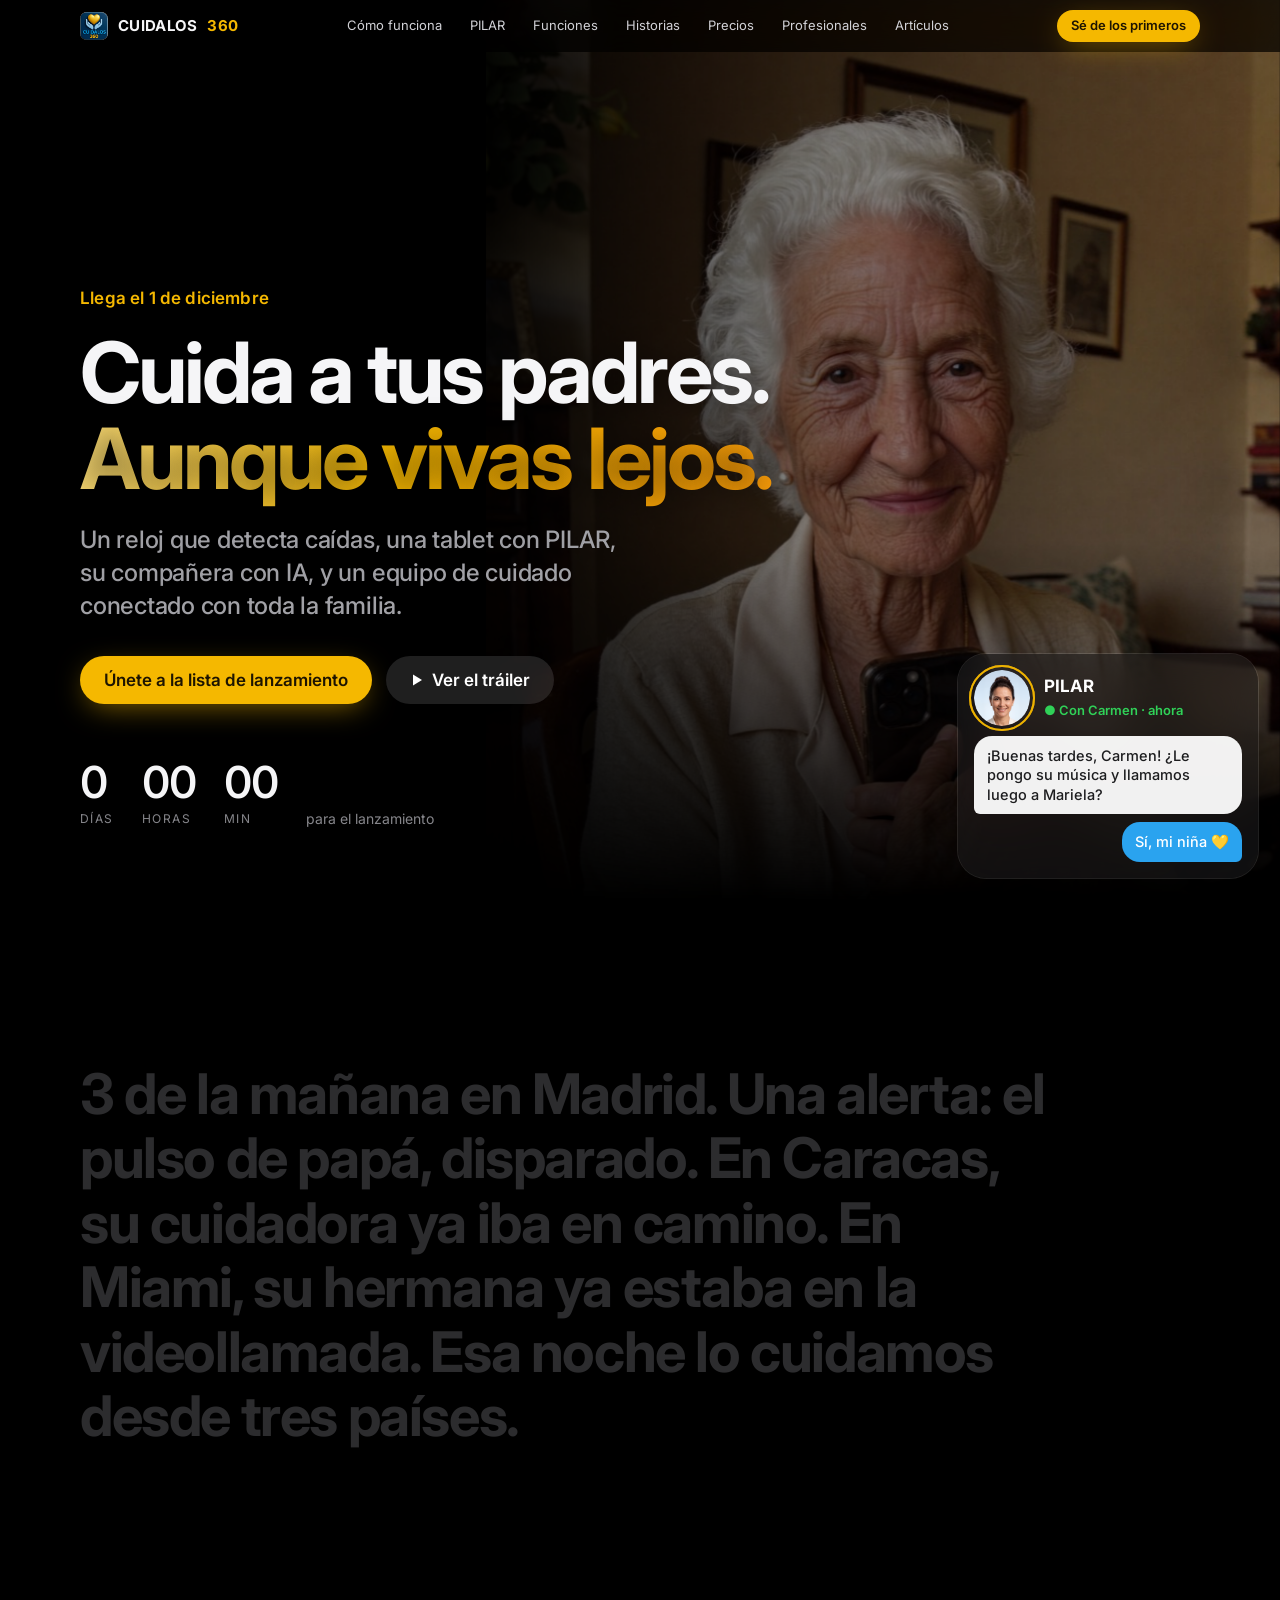
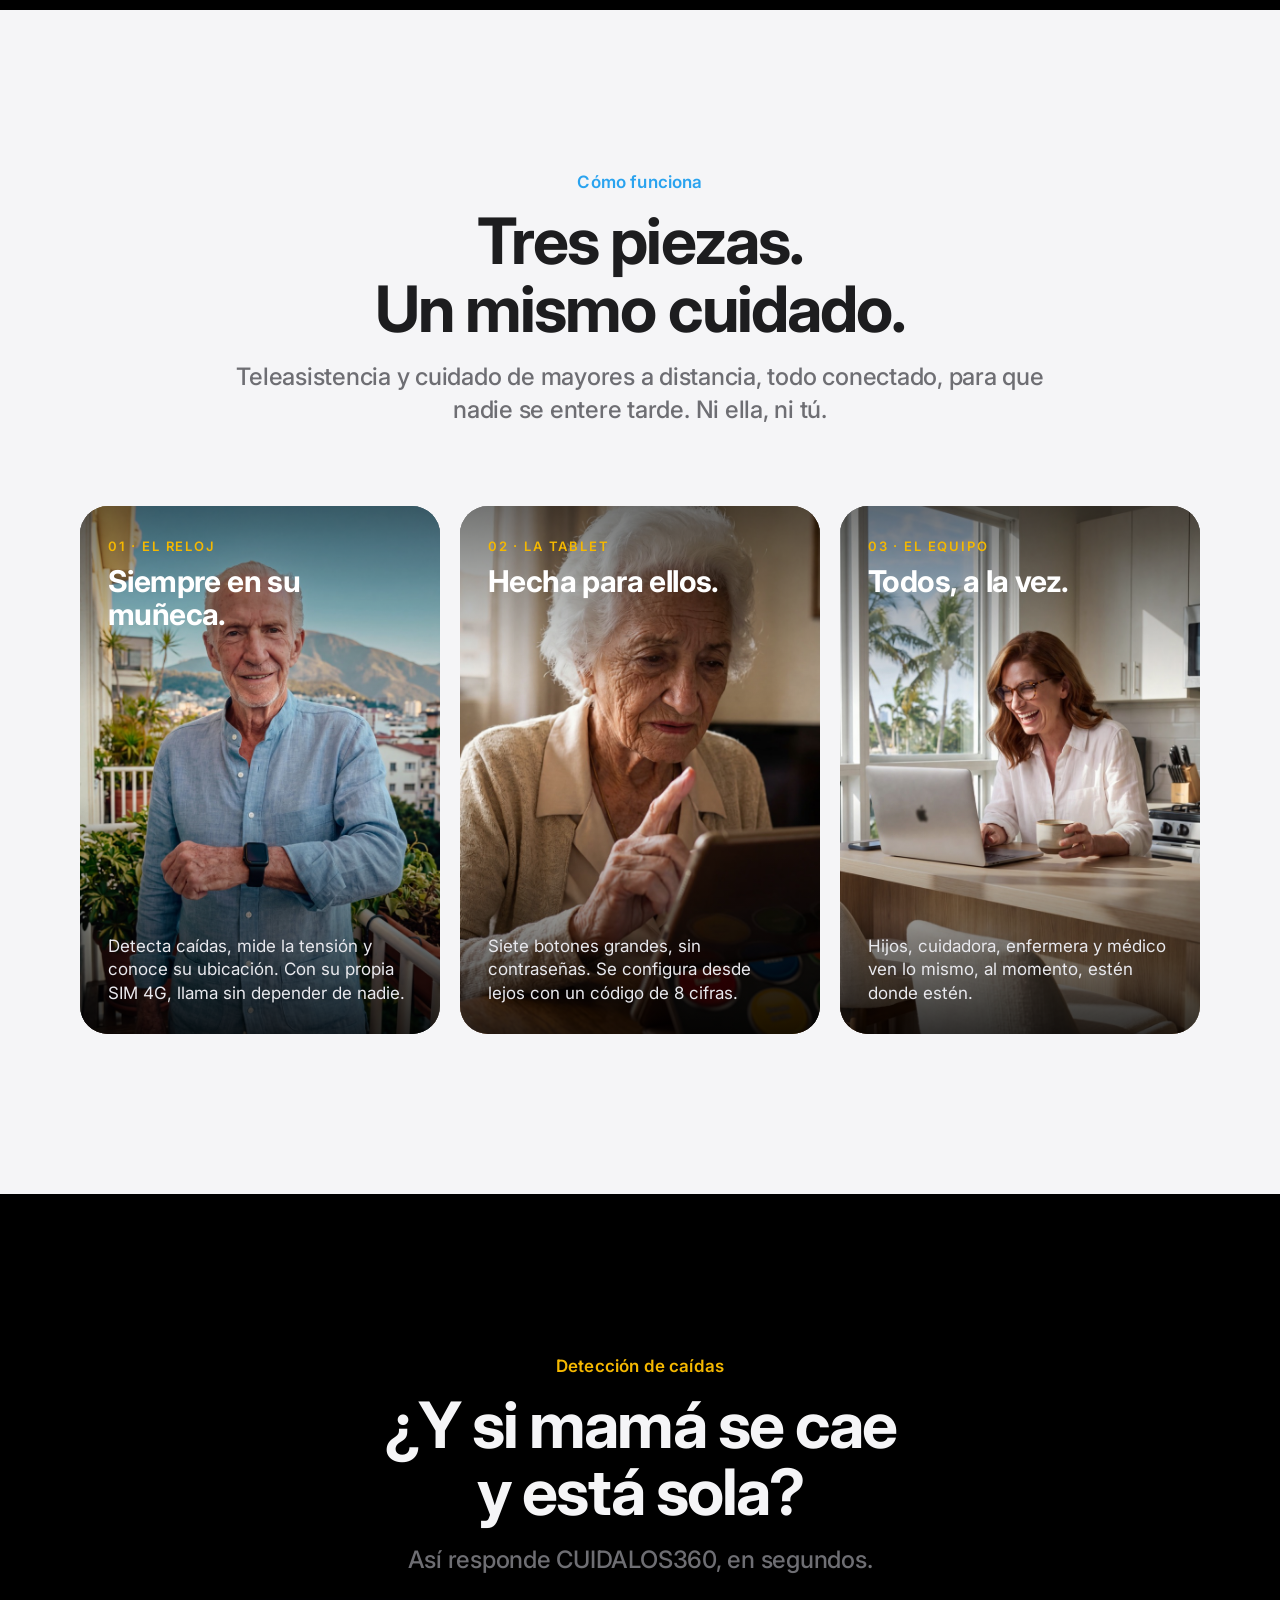
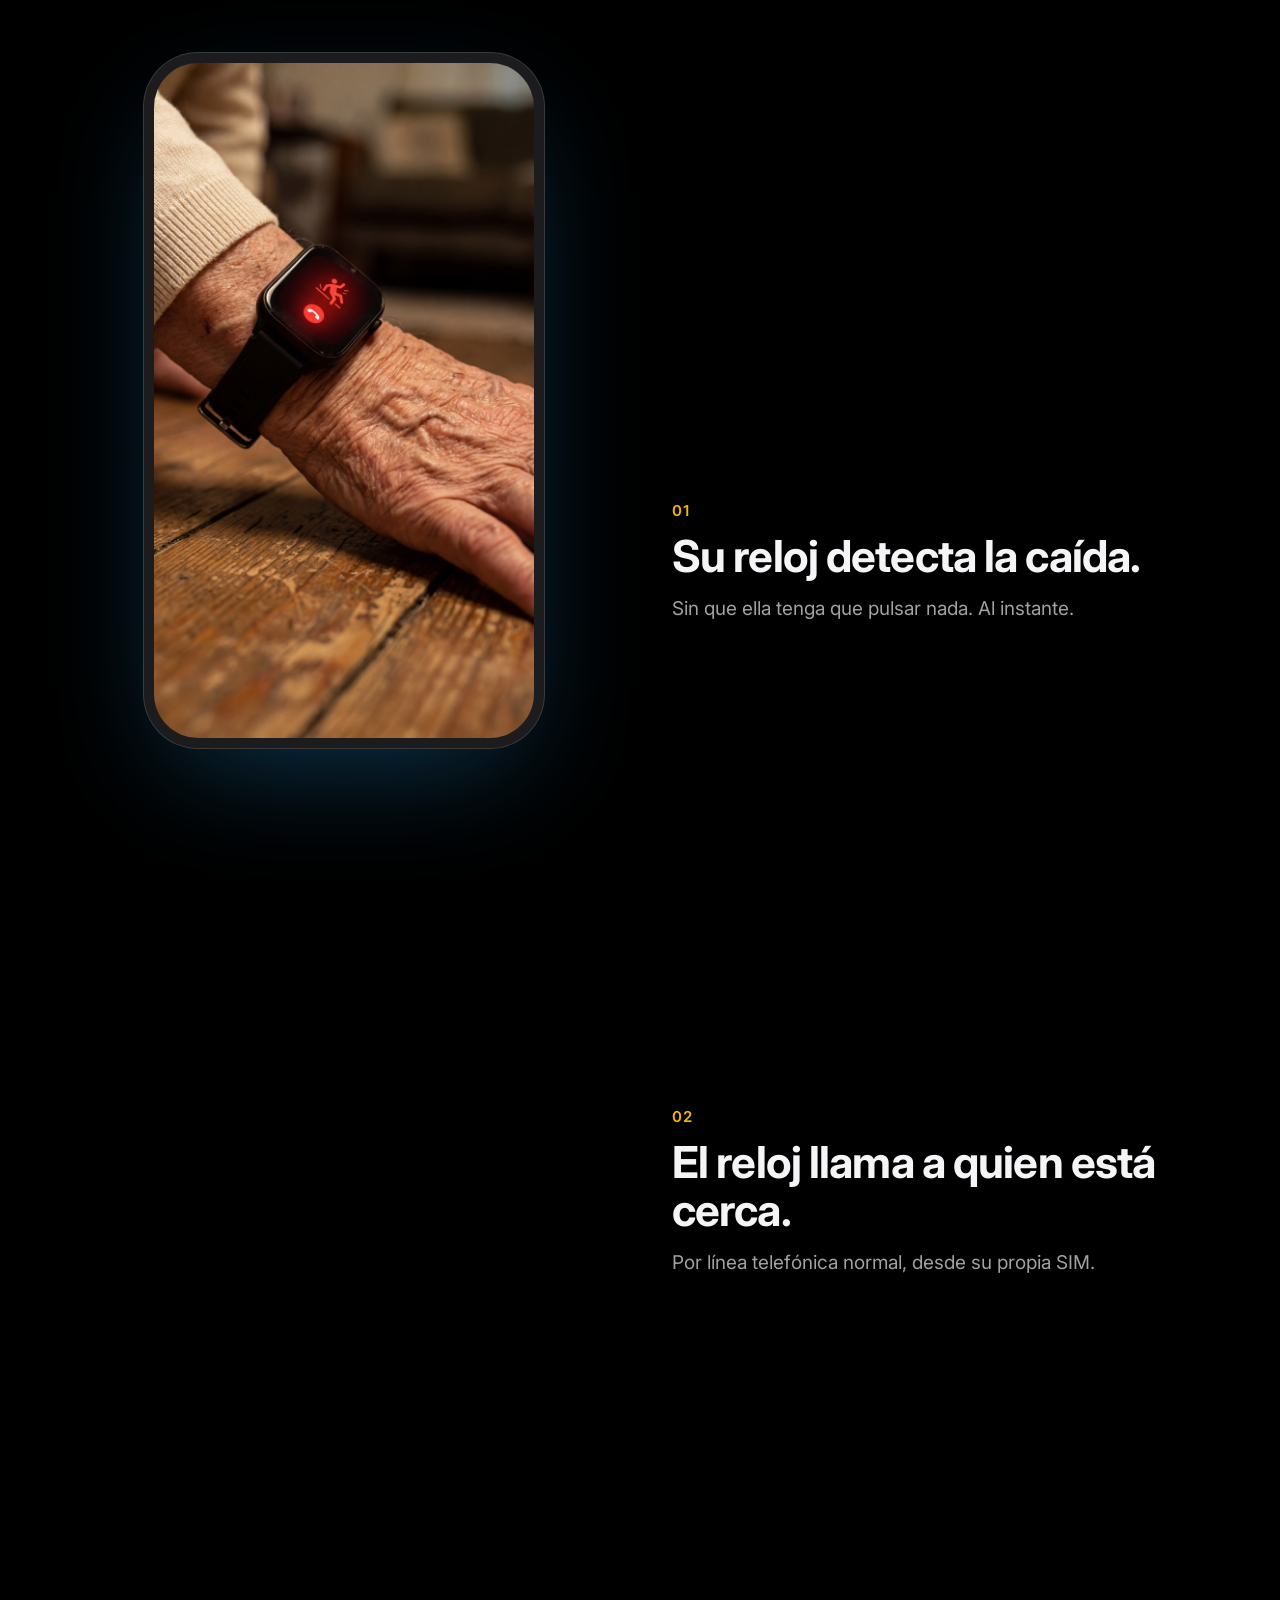
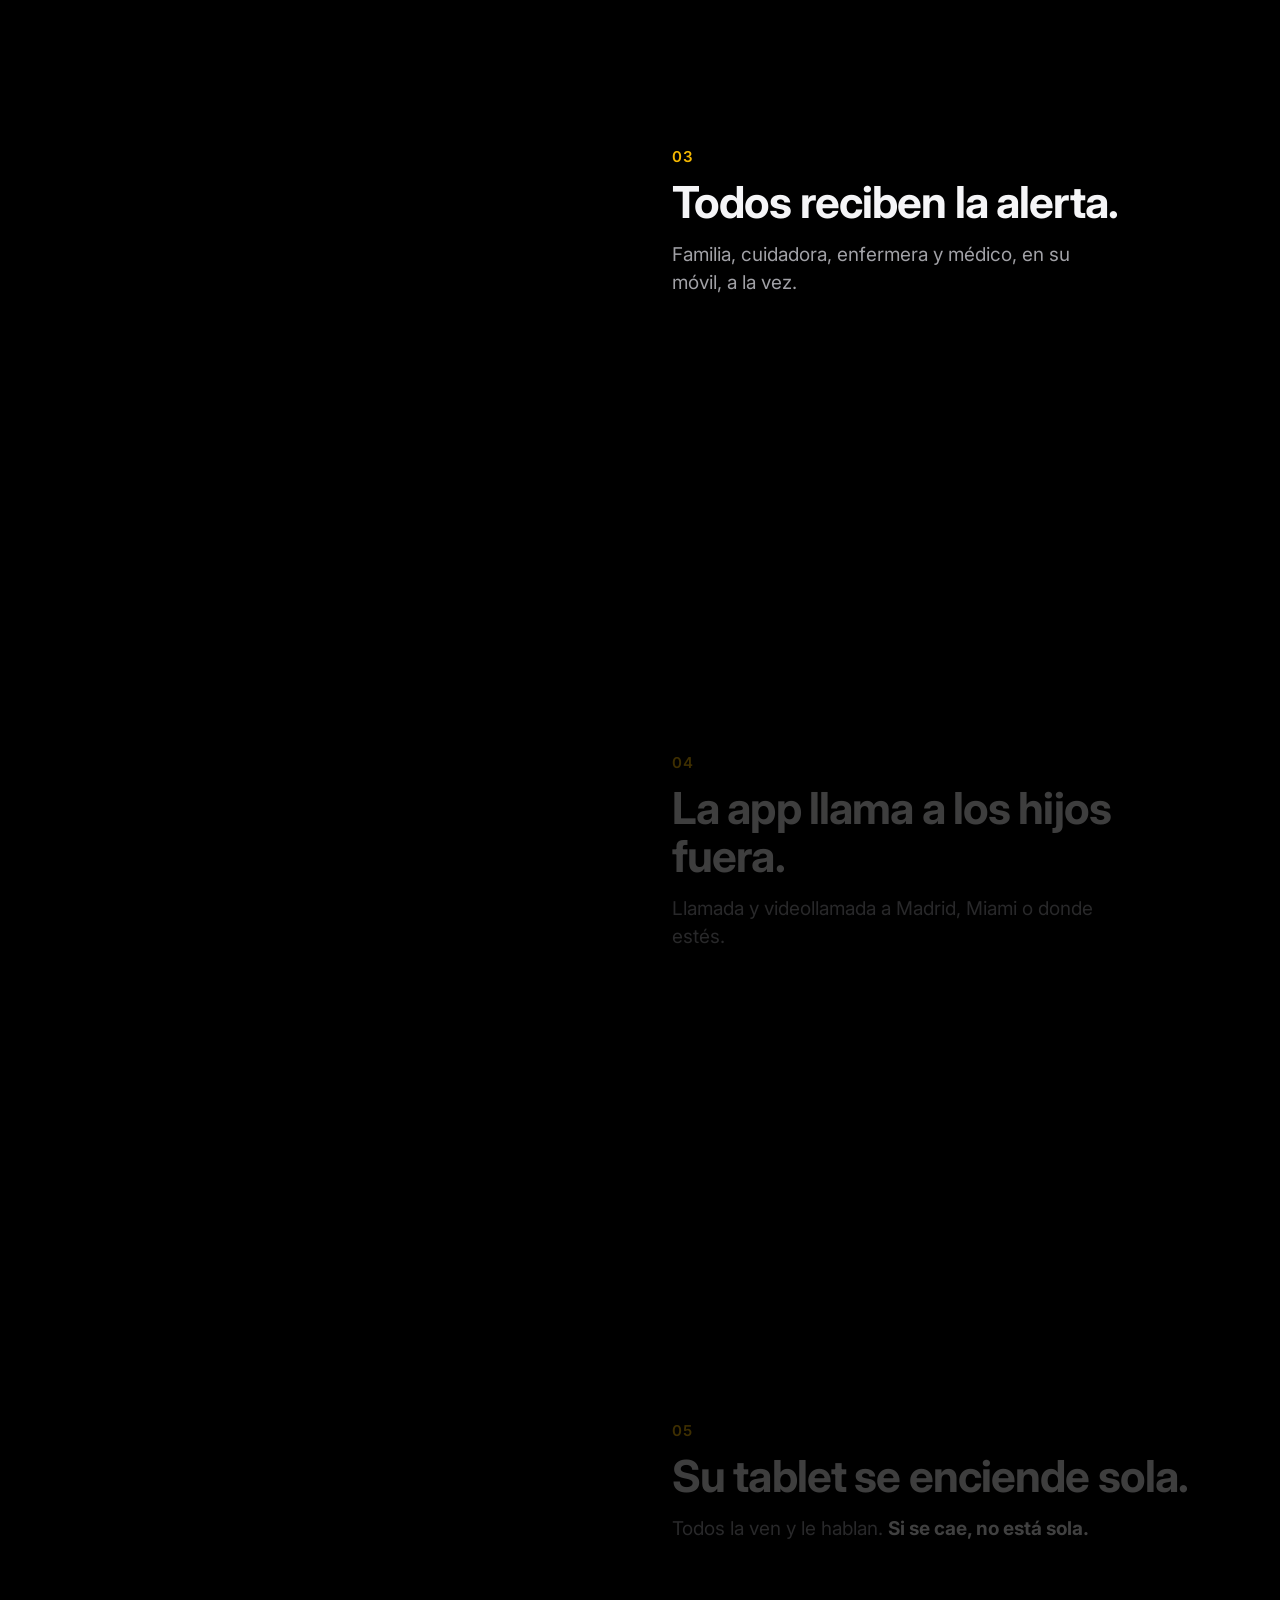
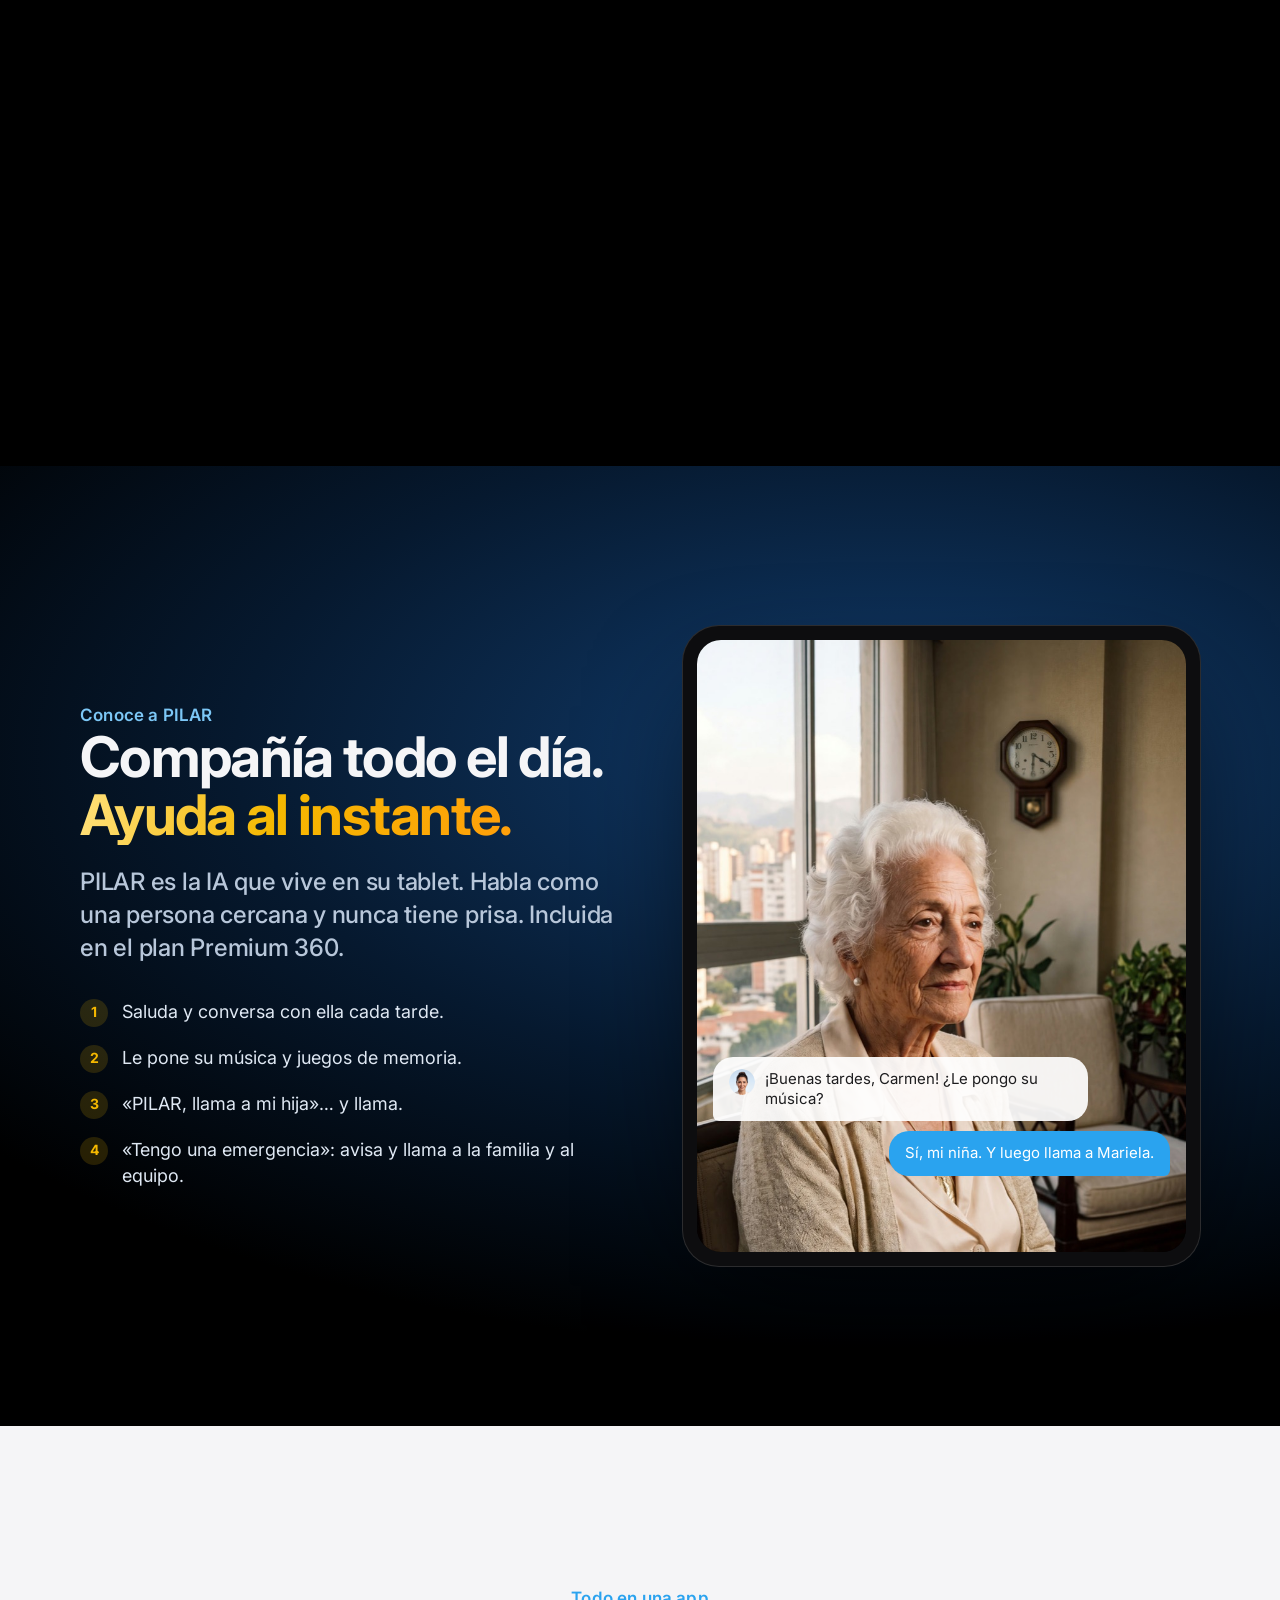
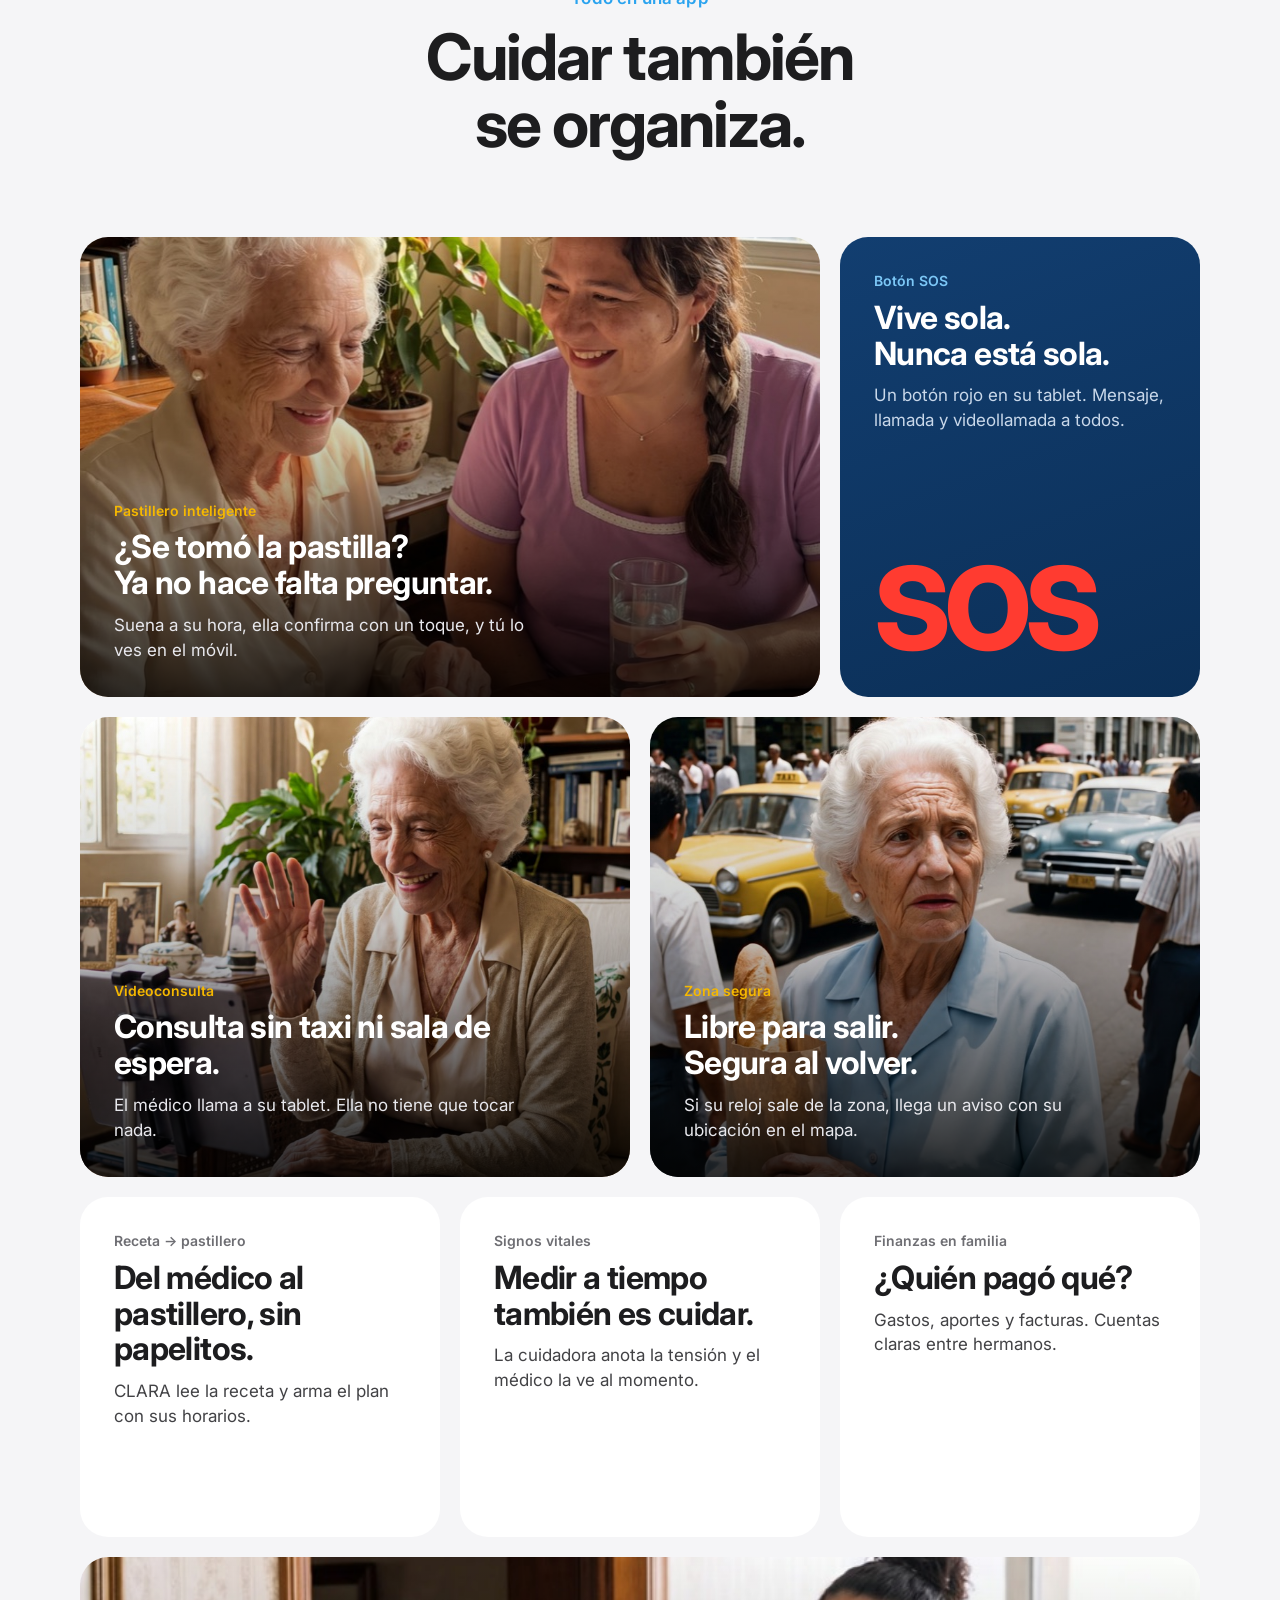
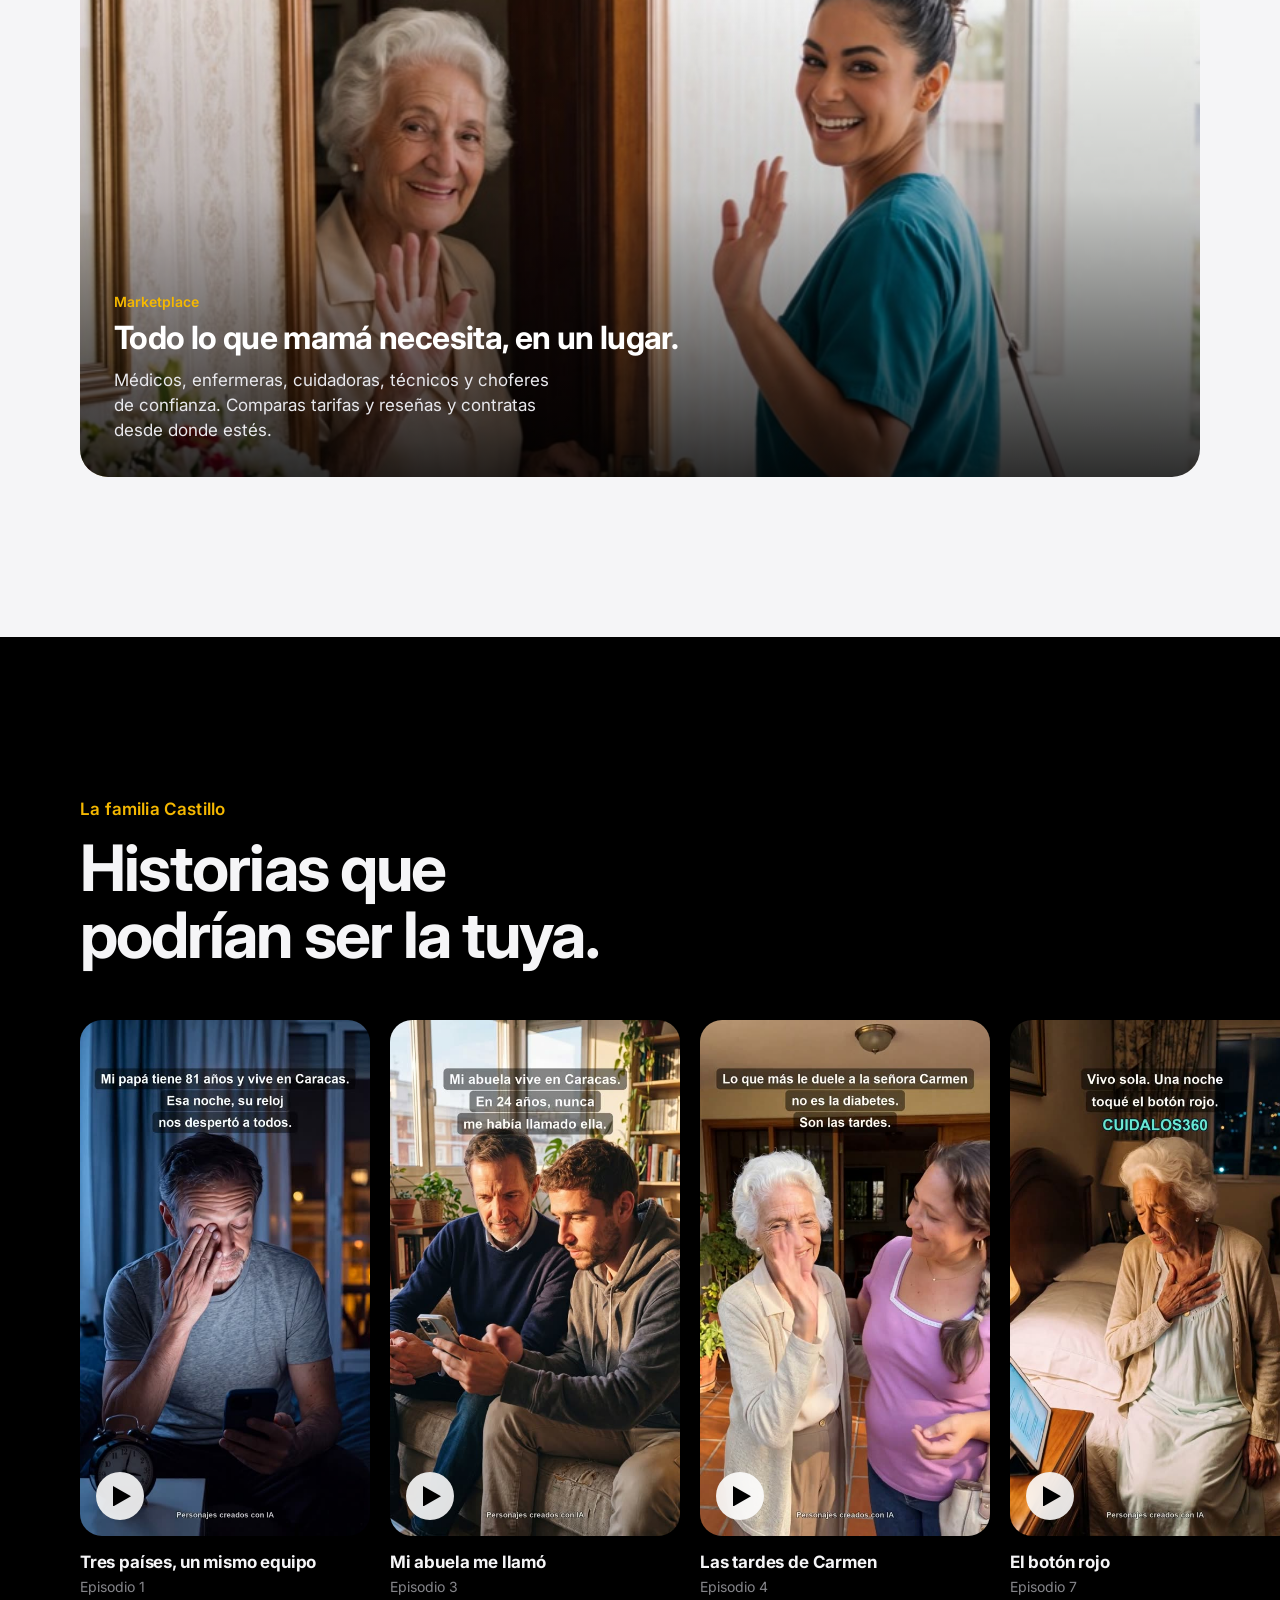
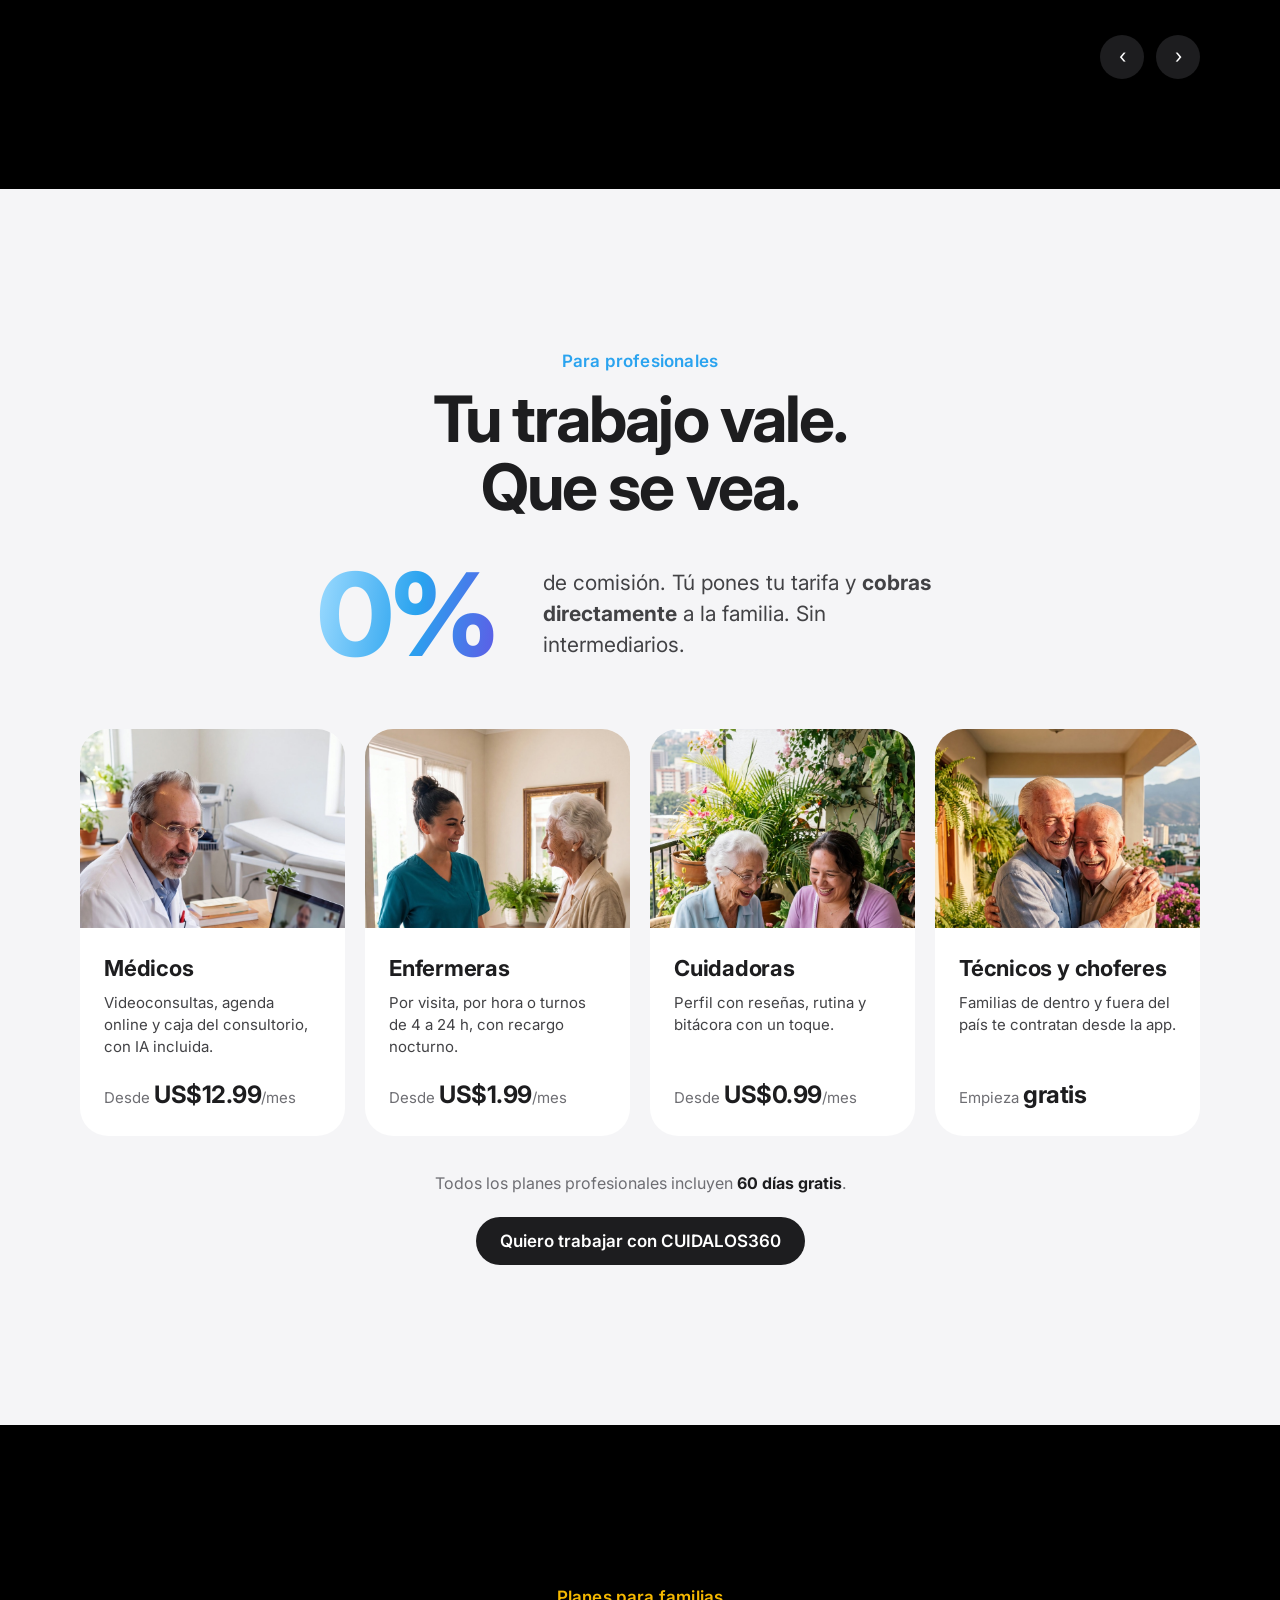
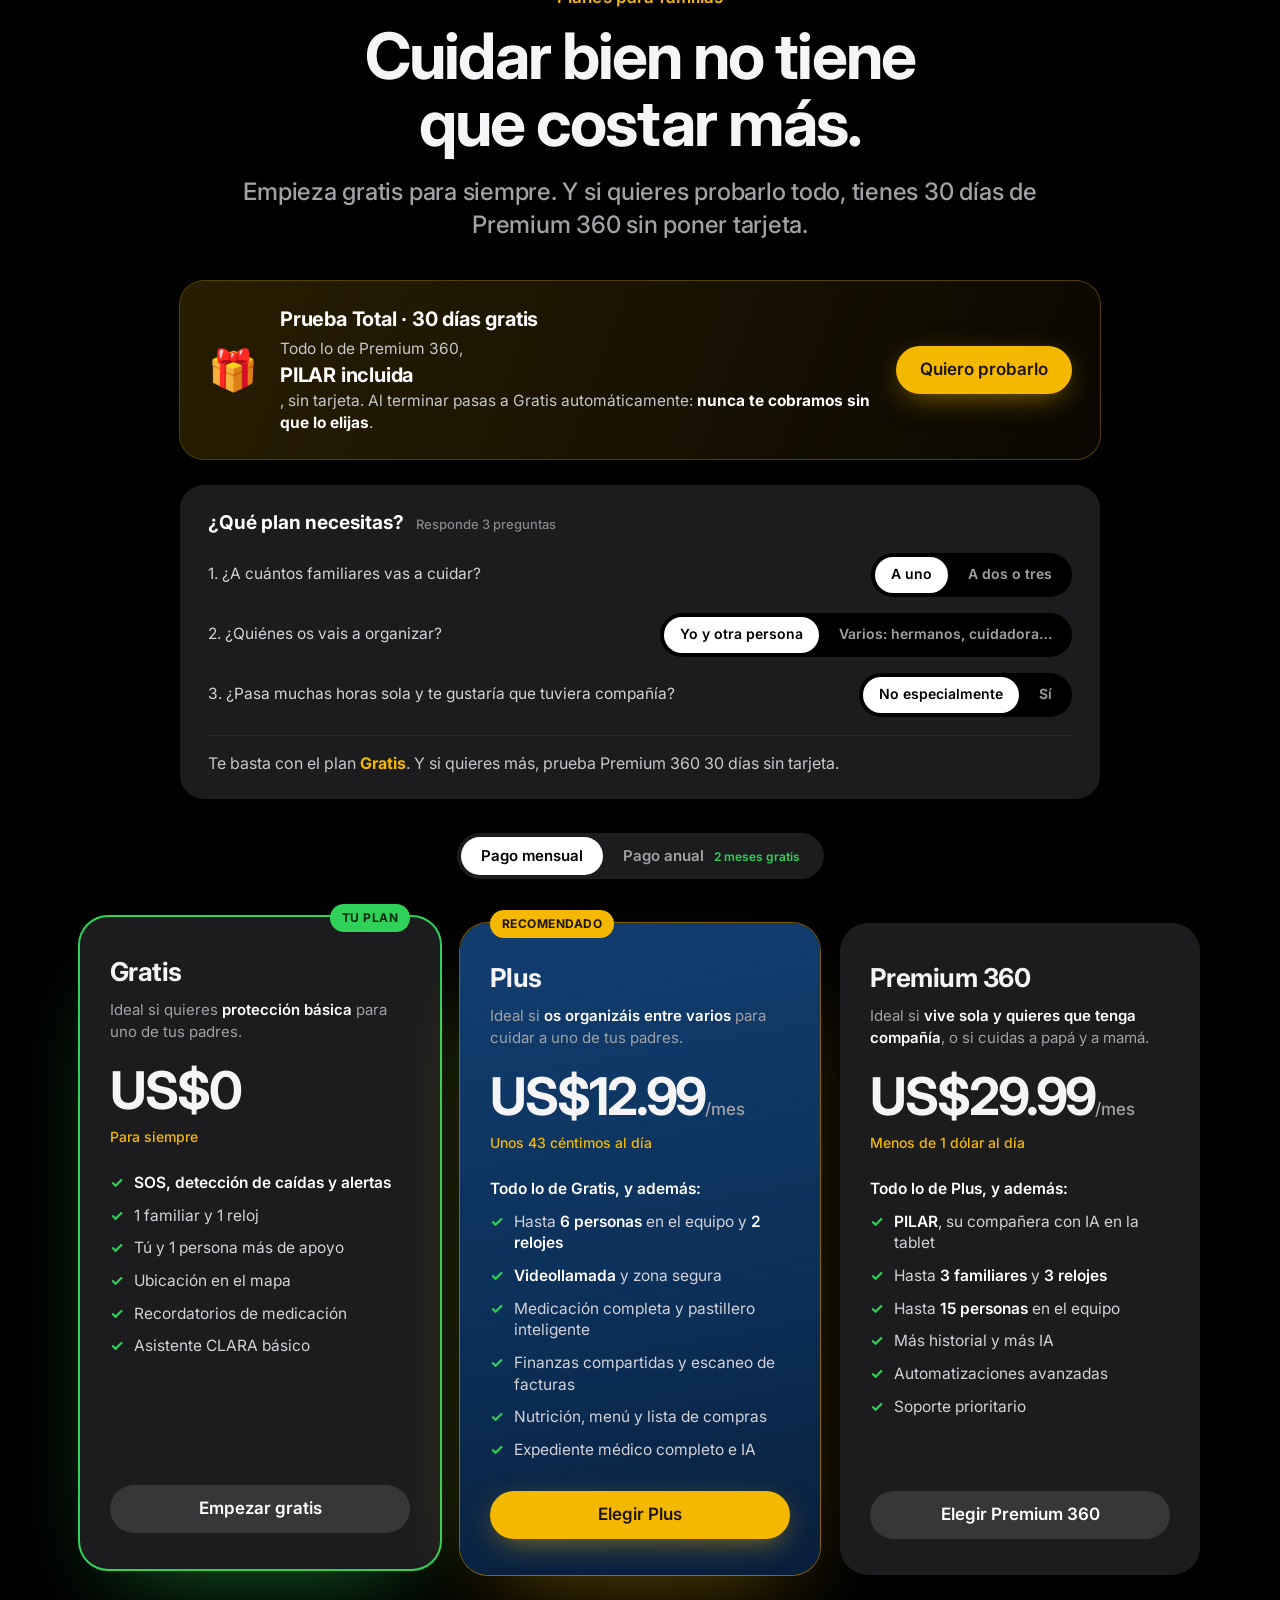
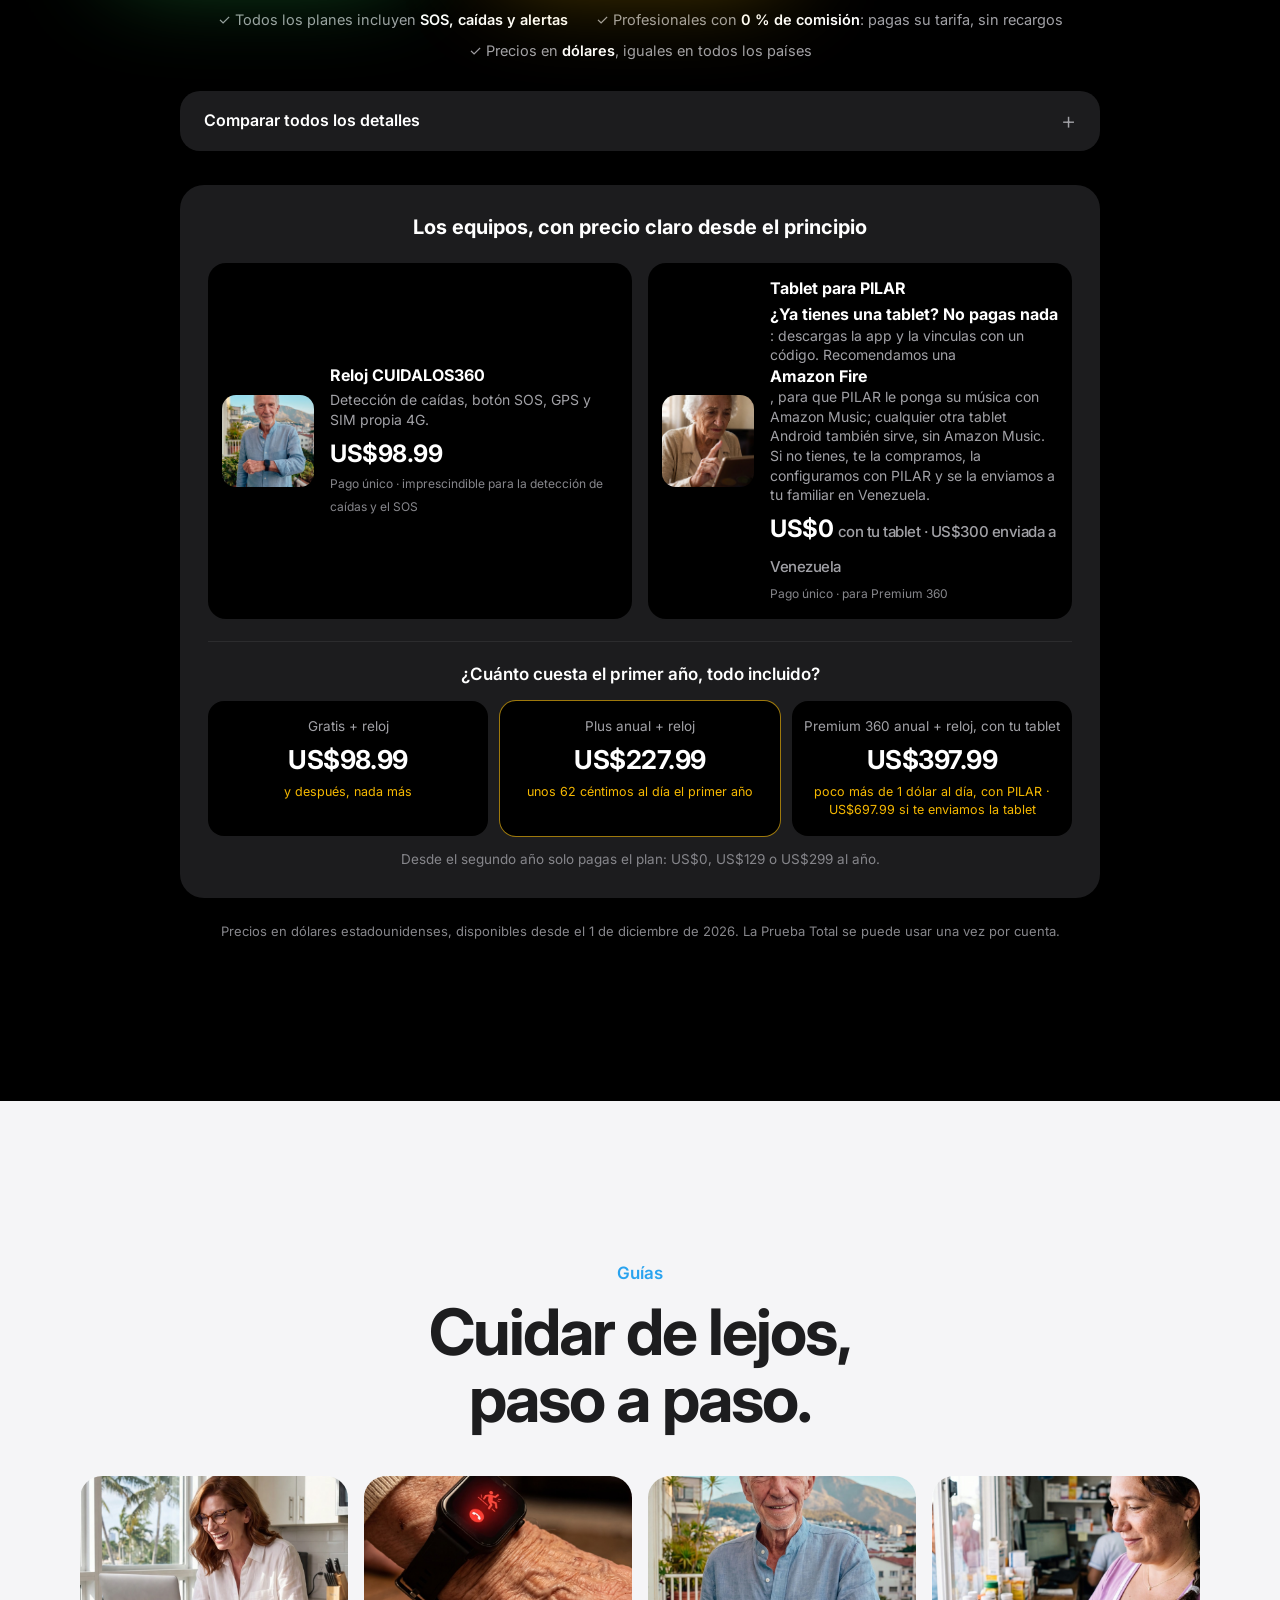
==== commit b8872591: "Lanzamiento: 1 de diciembre de 2026 Co-Authored-By: Claude Opus 5.5 <noreply@anthropic.com>" ====
--- a/index.html
+++ b/index.html
@@ -437,7 +437,7 @@
 footer .row{display:flex;flex-wrap:wrap;justify-content:space-between;gap:12px;border-top:1px solid var(--line);padding-top:16px}
 footer a:hover{text-decoration:underline}
 </style>
-<script type="application/ld+json">[{"@context": "https://schema.org", "@type": "Organization", "@id": "https://cuidalos360.com/#org", "name": "CUIDALOS360", "url": "https://cuidalos360.com/", "logo": "https://cuidalos360.com/img/logo.png", "email": "informacion@cuidalos360.com", "slogan": "Cuida a tus padres aunque vivas lejos", "sameAs": ["https://www.instagram.com/cuidalos360/"], "contactPoint": [{"@type": "ContactPoint", "telephone": "+34-675-156-184", "contactType": "customer service", "areaServed": ["ES", "US", "EU"], "availableLanguage": "es"}, {"@type": "ContactPoint", "telephone": "+58-424-176-8331", "contactType": "customer service", "areaServed": ["VE", "CO", "PE", "EC", "AR", "CL", "PA", "MX"], "availableLanguage": "es"}]}, {"@context": "https://schema.org", "@type": "SoftwareApplication", "name": "CUIDALOS360", "applicationCategory": "HealthApplication", "operatingSystem": "iOS, Android", "url": "https://cuidalos360.com/", "publisher": {"@id": "https://cuidalos360.com/#org"}, "description": "Teleasistencia y cuidado de mayores a distancia: reloj con detección de caídas, tablet con asistente de IA (PILAR), pastillero, videoconsultas y marketplace de profesionales con 0 % de comisión.", "inLanguage": "es", "offers": [{"@type": "Offer", "name": "Gratis", "price": "0", "priceCurrency": "USD"}, {"@type": "Offer", "name": "Plus", "price": "12.99", "priceCurrency": "USD"}, {"@type": "Offer", "name": "Premium 360", "price": "29.99", "priceCurrency": "USD"}]}, {"@context": "https://schema.org", "@type": "FAQPage", "mainEntity": [{"@type": "Question", "name": "¿Mis padres tienen que saber de tecnología?", "acceptedAnswer": {"@type": "Answer", "text": "No. La tablet tiene siete botones grandes y no pide contraseñas. Tú la configuras desde lejos con un código de 8 cifras, y si les cuesta tocar la pantalla, pueden hablar con PILAR."}}, {"@type": "Question", "name": "¿En qué países funciona?", "acceptedAnswer": {"@type": "Answer", "text": "La familia puede estar en cualquier país: España, EE. UU., Colombia, Chile, Perú, Argentina, Panamá, México… Tus padres pueden estar en Venezuela o en cualquier país de Latinoamérica."}}, {"@type": "Question", "name": "¿Qué pasa si el reloj se queda sin batería?", "acceptedAnswer": {"@type": "Answer", "text": "Llega un aviso que dice qué hacer («ponlo a cargar»). La cuidadora lo resuelve y lo marca como visto, y el reloj sigue cuidando: caídas, tensión y ubicación."}}, {"@type": "Question", "name": "¿Cuánto cobra CUIDALOS360 a los profesionales?", "acceptedAnswer": {"@type": "Answer", "text": "0% de comisión. Cada profesional pone su tarifa y la familia le paga directamente. Los profesionales solo pagan su plan, desde US$0.99 al mes, con 60 días gratis."}}, {"@type": "Question", "name": "¿Cuándo puedo empezar?", "acceptedAnswer": {"@type": "Answer", "text": "El lanzamiento es el 1 de noviembre de 2026. Escríbenos por WhatsApp y te avisamos de los primeros."}}]}]</script>
+<script type="application/ld+json">[{"@context": "https://schema.org", "@type": "Organization", "@id": "https://cuidalos360.com/#org", "name": "CUIDALOS360", "url": "https://cuidalos360.com/", "logo": "https://cuidalos360.com/img/logo.png", "email": "informacion@cuidalos360.com", "slogan": "Cuida a tus padres aunque vivas lejos", "sameAs": ["https://www.instagram.com/cuidalos360/"], "contactPoint": [{"@type": "ContactPoint", "telephone": "+34-675-156-184", "contactType": "customer service", "areaServed": ["ES", "US", "EU"], "availableLanguage": "es"}, {"@type": "ContactPoint", "telephone": "+58-424-176-8331", "contactType": "customer service", "areaServed": ["VE", "CO", "PE", "EC", "AR", "CL", "PA", "MX"], "availableLanguage": "es"}]}, {"@context": "https://schema.org", "@type": "SoftwareApplication", "name": "CUIDALOS360", "applicationCategory": "HealthApplication", "operatingSystem": "iOS, Android", "url": "https://cuidalos360.com/", "publisher": {"@id": "https://cuidalos360.com/#org"}, "description": "Teleasistencia y cuidado de mayores a distancia: reloj con detección de caídas, tablet con asistente de IA (PILAR), pastillero, videoconsultas y marketplace de profesionales con 0 % de comisión.", "inLanguage": "es", "offers": [{"@type": "Offer", "name": "Gratis", "price": "0", "priceCurrency": "USD"}, {"@type": "Offer", "name": "Plus", "price": "12.99", "priceCurrency": "USD"}, {"@type": "Offer", "name": "Premium 360", "price": "29.99", "priceCurrency": "USD"}]}, {"@context": "https://schema.org", "@type": "FAQPage", "mainEntity": [{"@type": "Question", "name": "¿Mis padres tienen que saber de tecnología?", "acceptedAnswer": {"@type": "Answer", "text": "No. La tablet tiene siete botones grandes y no pide contraseñas. Tú la configuras desde lejos con un código de 8 cifras, y si les cuesta tocar la pantalla, pueden hablar con PILAR."}}, {"@type": "Question", "name": "¿En qué países funciona?", "acceptedAnswer": {"@type": "Answer", "text": "La familia puede estar en cualquier país: España, EE. UU., Colombia, Chile, Perú, Argentina, Panamá, México… Tus padres pueden estar en Venezuela o en cualquier país de Latinoamérica."}}, {"@type": "Question", "name": "¿Qué pasa si el reloj se queda sin batería?", "acceptedAnswer": {"@type": "Answer", "text": "Llega un aviso que dice qué hacer («ponlo a cargar»). La cuidadora lo resuelve y lo marca como visto, y el reloj sigue cuidando: caídas, tensión y ubicación."}}, {"@type": "Question", "name": "¿Cuánto cobra CUIDALOS360 a los profesionales?", "acceptedAnswer": {"@type": "Answer", "text": "0% de comisión. Cada profesional pone su tarifa y la familia le paga directamente. Los profesionales solo pagan su plan, desde US$0.99 al mes, con 60 días gratis."}}, {"@type": "Question", "name": "¿Cuándo puedo empezar?", "acceptedAnswer": {"@type": "Answer", "text": "El lanzamiento es el 1 de diciembre de 2026. Escríbenos por WhatsApp y te avisamos de los primeros."}}]}]</script>
 </head>
 <body>
 
@@ -466,7 +466,7 @@
     <div class="wave" aria-hidden="true"><i></i><i></i><i></i><i></i><i></i><i></i><i></i><i></i></div>
   </div>
   <div class="wrap">
-    <p class="eyebrow rv">Llega el 1 de noviembre</p>
+    <p class="eyebrow rv">Llega el 1 de diciembre</p>
     <h1 class="h-xl rv d1">Cuida a tus padres.<br><span class="grad-gold">Aunque vivas lejos.</span></h1>
     <p class="lead rv d2">Un reloj que detecta caídas, una tablet con PILAR, su compañera con IA, y un equipo de cuidado conectado con toda la familia.</p>
     <div class="hero-ctas rv d3">
@@ -816,7 +816,7 @@
       </div>
     </div>
 
-    <p class="fine rv">Precios en dólares estadounidenses, disponibles desde el 1 de noviembre de 2026. La Prueba Total se puede usar una vez por cuenta.</p>
+    <p class="fine rv">Precios en dólares estadounidenses, disponibles desde el 1 de diciembre de 2026. La Prueba Total se puede usar una vez por cuenta.</p>
   </div>
 </section>
 
@@ -846,7 +846,7 @@
       <details><summary>¿El reloj y la tablet están incluidos en el plan?</summary><p>No. El plan es la suscripción a la app y al servicio. El reloj cuesta US$98.99 (pago único) y es el que detecta las caídas y lanza el SOS. Para PILAR (plan Premium 360) puedes usar tu propia tablet. Recomendamos una Amazon Fire, porque así PILAR puede ponerle su música con Amazon Music; cualquier otra tablet Android también sirve, pero sin Amazon Music. Para vincularla, descargas la app, entras como «paciente» y escribes el código que genera el familiar desde su perfil. Si no tienes tablet, te la compramos, la configuramos con PILAR y se la enviamos a tu familiar en Venezuela por US$300 (pago único). Con el plan Gratis y el reloj ya tienes SOS, detección de caídas y alertas.</p></details>
       <details><summary>¿Me cobrarán al terminar la prueba de 30 días?</summary><p>No. La Prueba Total no pide tarjeta. Al terminar pasas automáticamente al plan Gratis, y solo pagas si eliges Plus o Premium 360.</p></details>
       <details><summary>¿Cuánto cobra CUIDALOS360 a los profesionales?</summary><p>0% de comisión. Cada profesional pone su tarifa y la familia le paga directamente. Los profesionales solo pagan su plan, desde US$0.99 al mes, con 60 días gratis.</p></details>
-      <details><summary>¿Cuándo puedo empezar?</summary><p>El lanzamiento es el 1 de noviembre de 2026. Escríbenos por WhatsApp y te avisamos de los primeros.</p></details>
+      <details><summary>¿Cuándo puedo empezar?</summary><p>El lanzamiento es el 1 de diciembre de 2026. Escríbenos por WhatsApp y te avisamos de los primeros.</p></details>
     </div>
   </div>
 </section>
@@ -855,7 +855,7 @@
   <div class="wrap">
     <img class="logo-big rv" src="img/logo.png" alt="CUIDALOS360">
     <h2 class="h-xl rv d1">Cuidar juntos,<br><span class="grad-gold">aunque estemos lejos.</span></h2>
-    <p class="lead rv d2" style="max-width:600px;margin:22px auto 0">Apúntate a la lista de lanzamiento y te avisamos el 1 de noviembre.</p>
+    <p class="lead rv d2" style="max-width:600px;margin:22px auto 0">Apúntate a la lista de lanzamiento y te avisamos el 1 de diciembre.</p>
     <form class="wl rv" name="lista-espera" method="POST" data-netlify="true" netlify-honeypot="bot-field" action="https://cuidalos360-bot.netlify.app/" id="wl">
       <input type="hidden" name="form-name" value="lista-espera">
       <p class="hp"><label>Deja este campo vacío: <input name="bot-field" tabindex="-1" autocomplete="new-password" aria-hidden="true"></label></p>
@@ -908,7 +908,7 @@
 <script>
 // countdown
 (function(){
-  const t=new Date('2026-11-01T00:00:00-04:00').getTime();
+  const t=new Date('2026-12-01T00:00:00-04:00').getTime();
   const d=document.getElementById('cd-d'),h=document.getElementById('cd-h'),m=document.getElementById('cd-m');
   function tick(){let s=Math.max(0,(t-Date.now())/1000);d.textContent=Math.floor(s/86400);h.textContent=String(Math.floor(s%86400/3600)).padStart(2,'0');m.textContent=String(Math.floor(s%3600/60)).padStart(2,'0');}
   tick();setInterval(tick,30000);
@@ -972,7 +972,7 @@
   const f=document.getElementById('wl'),msg=document.getElementById('wlmsg');if(!f)return;
   f.addEventListener('submit',async e=>{
     e.preventDefault();const b=f.querySelector('button');b.disabled=true;msg.className='msg';msg.textContent='Enviando…';
-    try{await fetch('https://cuidalos360-bot.netlify.app/',{method:'POST',mode:'no-cors',headers:{'Content-Type':'application/x-www-form-urlencoded'},body:new URLSearchParams(new FormData(f)).toString()});f.querySelectorAll('.grid,.ok,button').forEach(x=>x.style.display='none');msg.className='msg good';msg.textContent='¡Listo! Te avisaremos el 1 de noviembre. Gracias por confiar en CUIDALOS360 💛';}
+    try{await fetch('https://cuidalos360-bot.netlify.app/',{method:'POST',mode:'no-cors',headers:{'Content-Type':'application/x-www-form-urlencoded'},body:new URLSearchParams(new FormData(f)).toString()});f.querySelectorAll('.grid,.ok,button').forEach(x=>x.style.display='none');msg.className='msg good';msg.textContent='¡Listo! Te avisaremos el 1 de diciembre. Gracias por confiar en CUIDALOS360 💛';}
     catch(_){b.disabled=false;msg.className='msg bad';msg.textContent='No se pudo enviar. Inténtalo de nuevo o escríbenos por WhatsApp.';}
   });
 })();
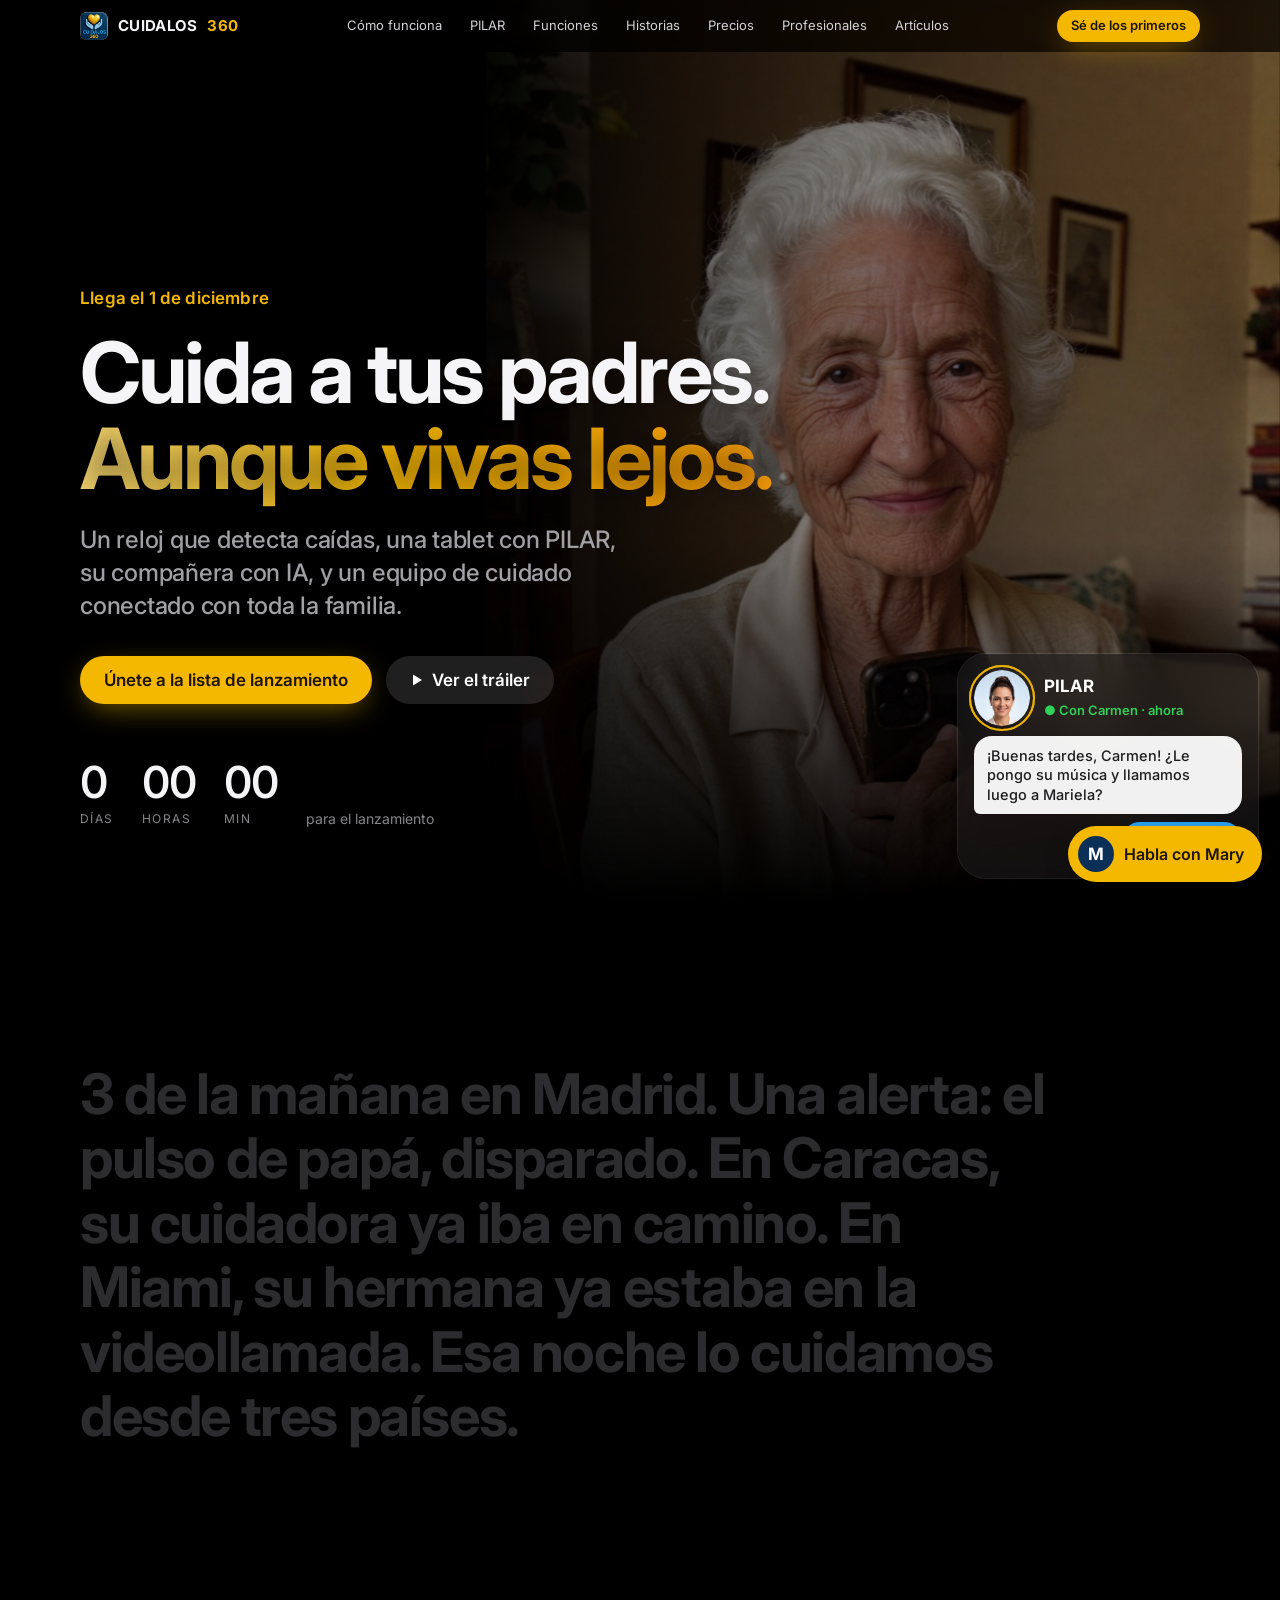
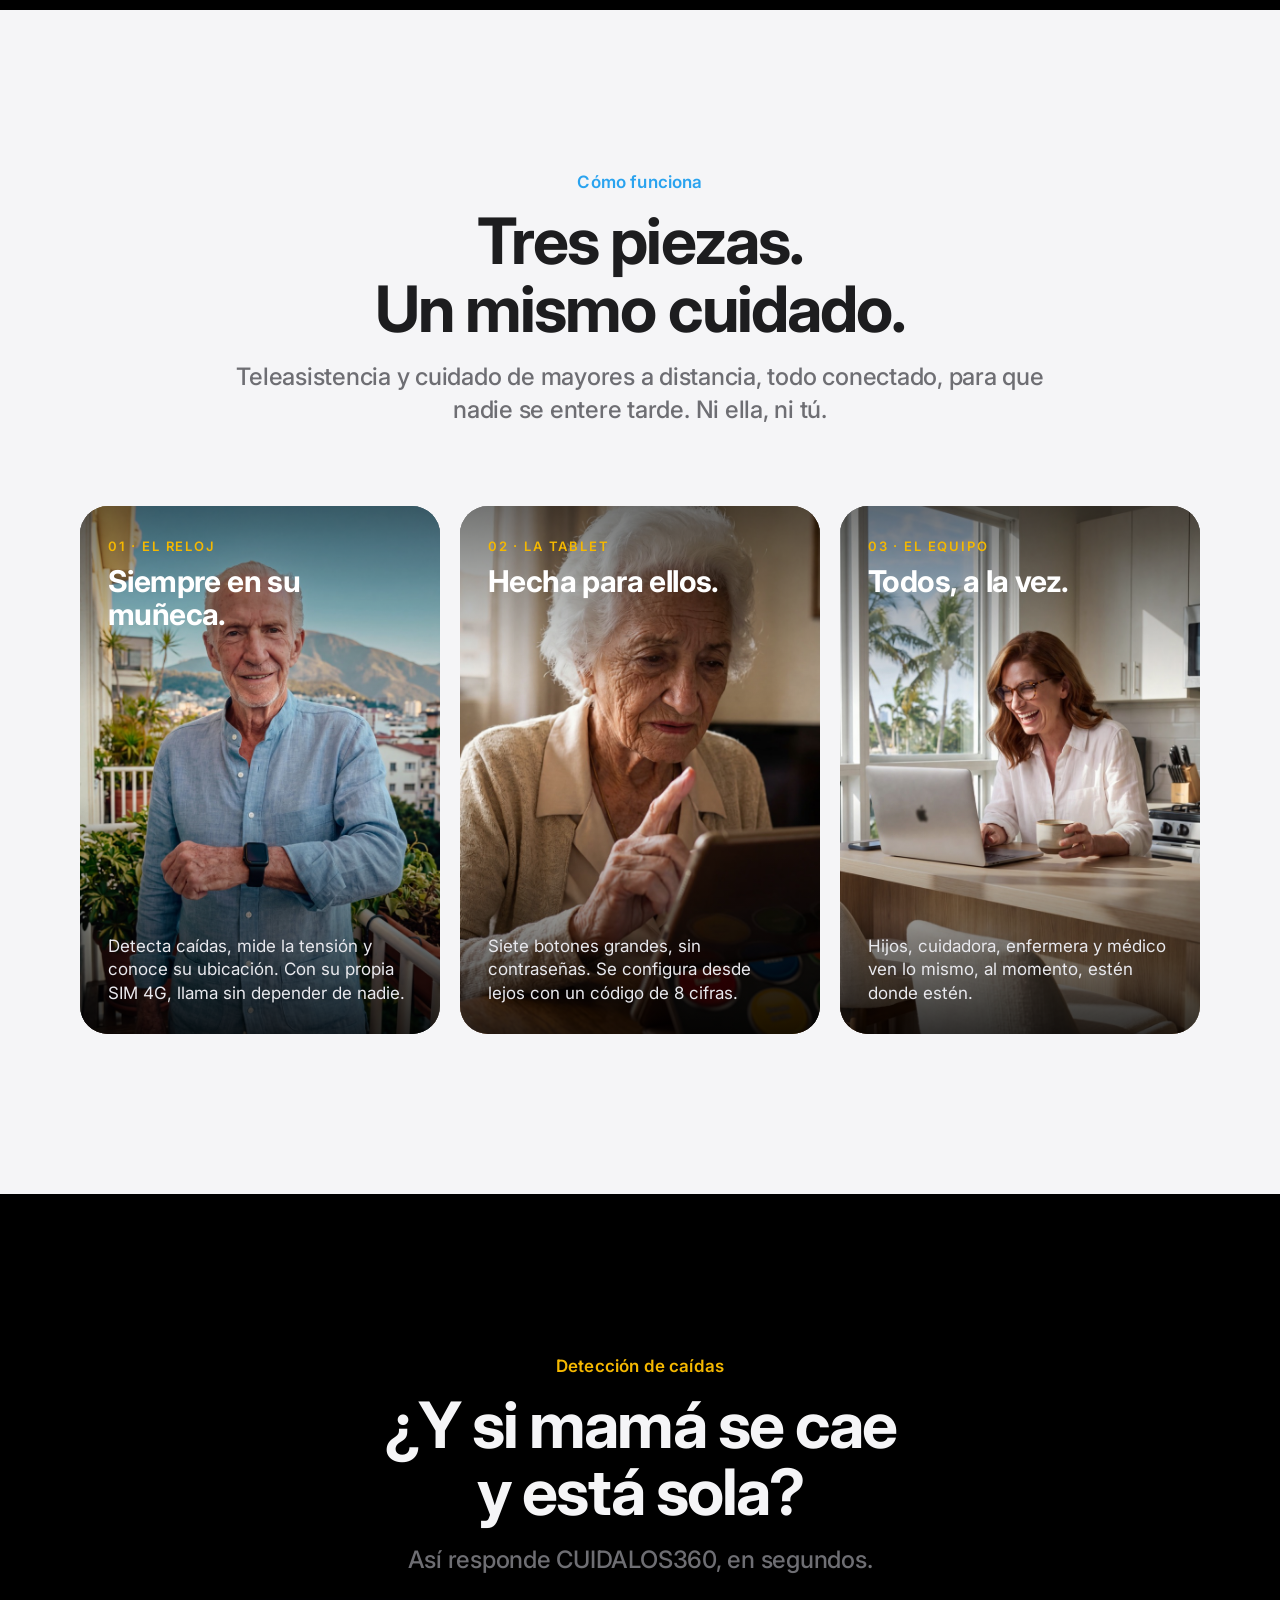
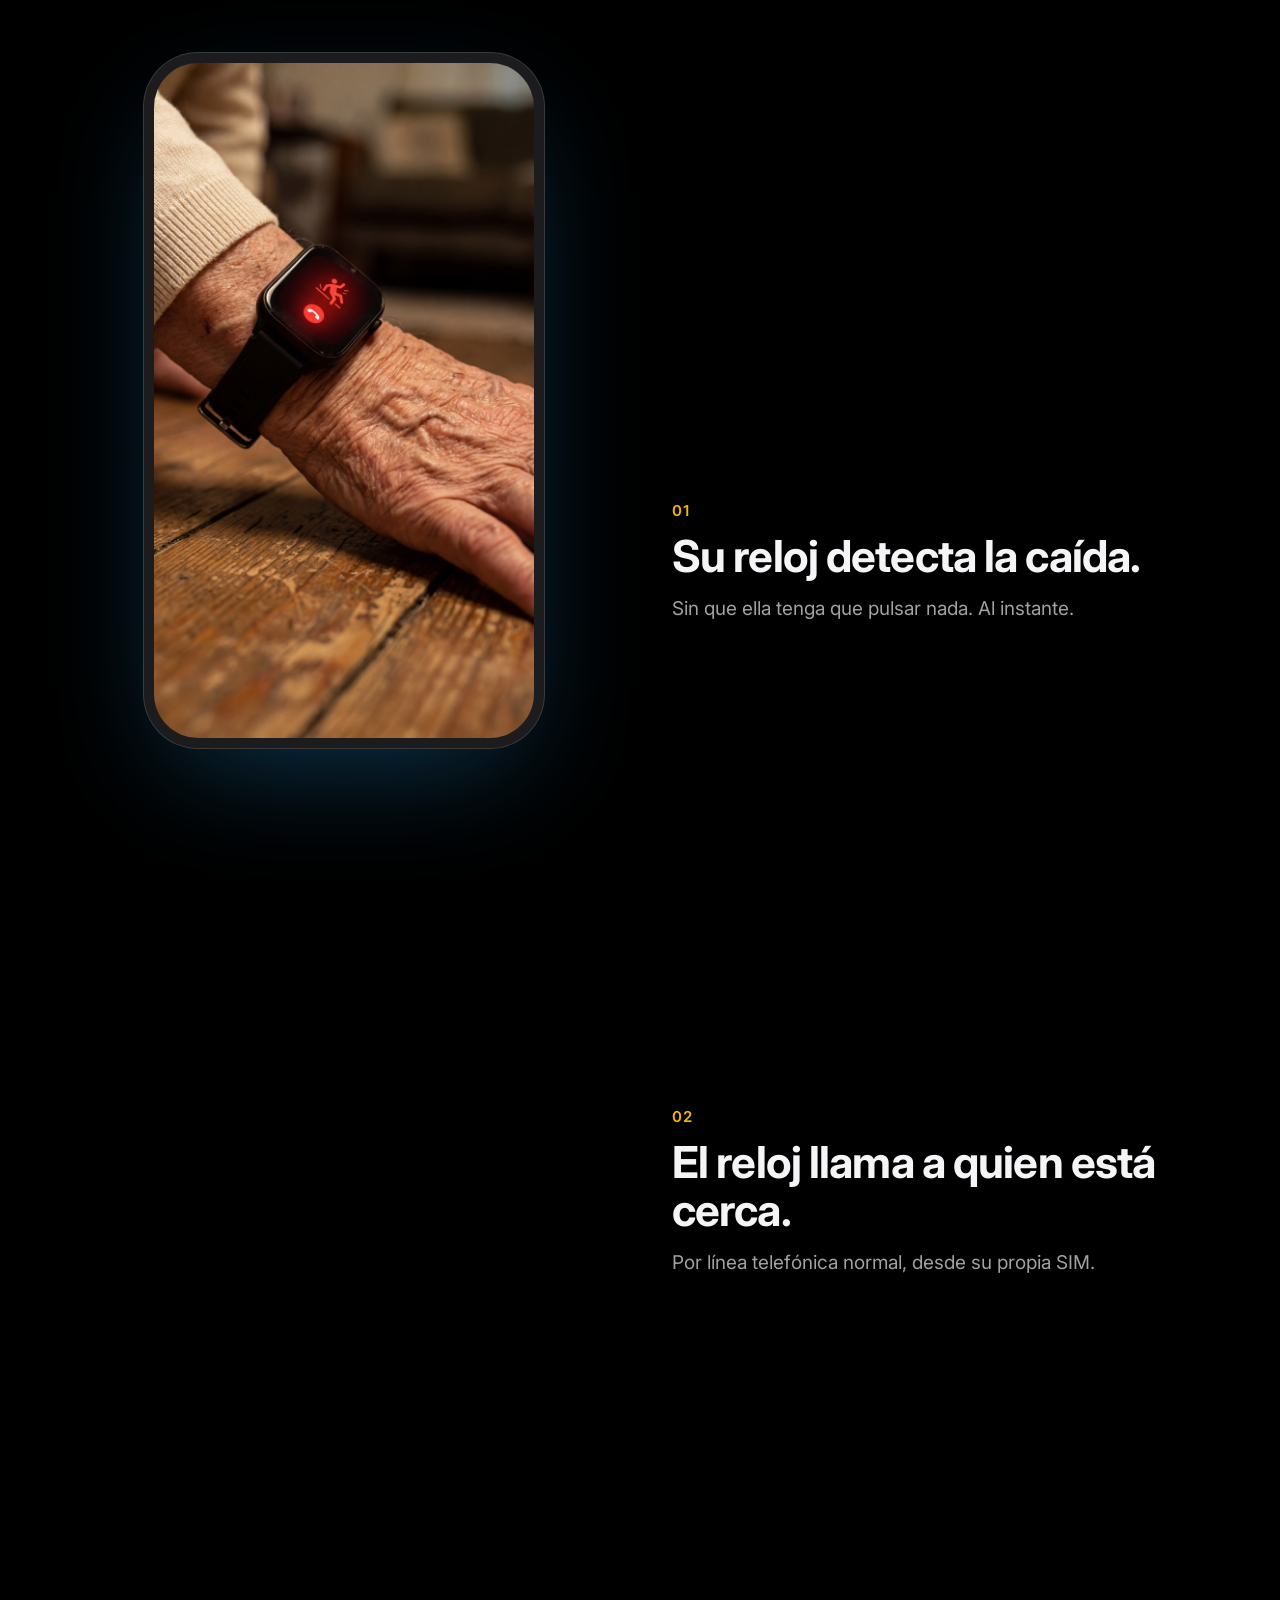
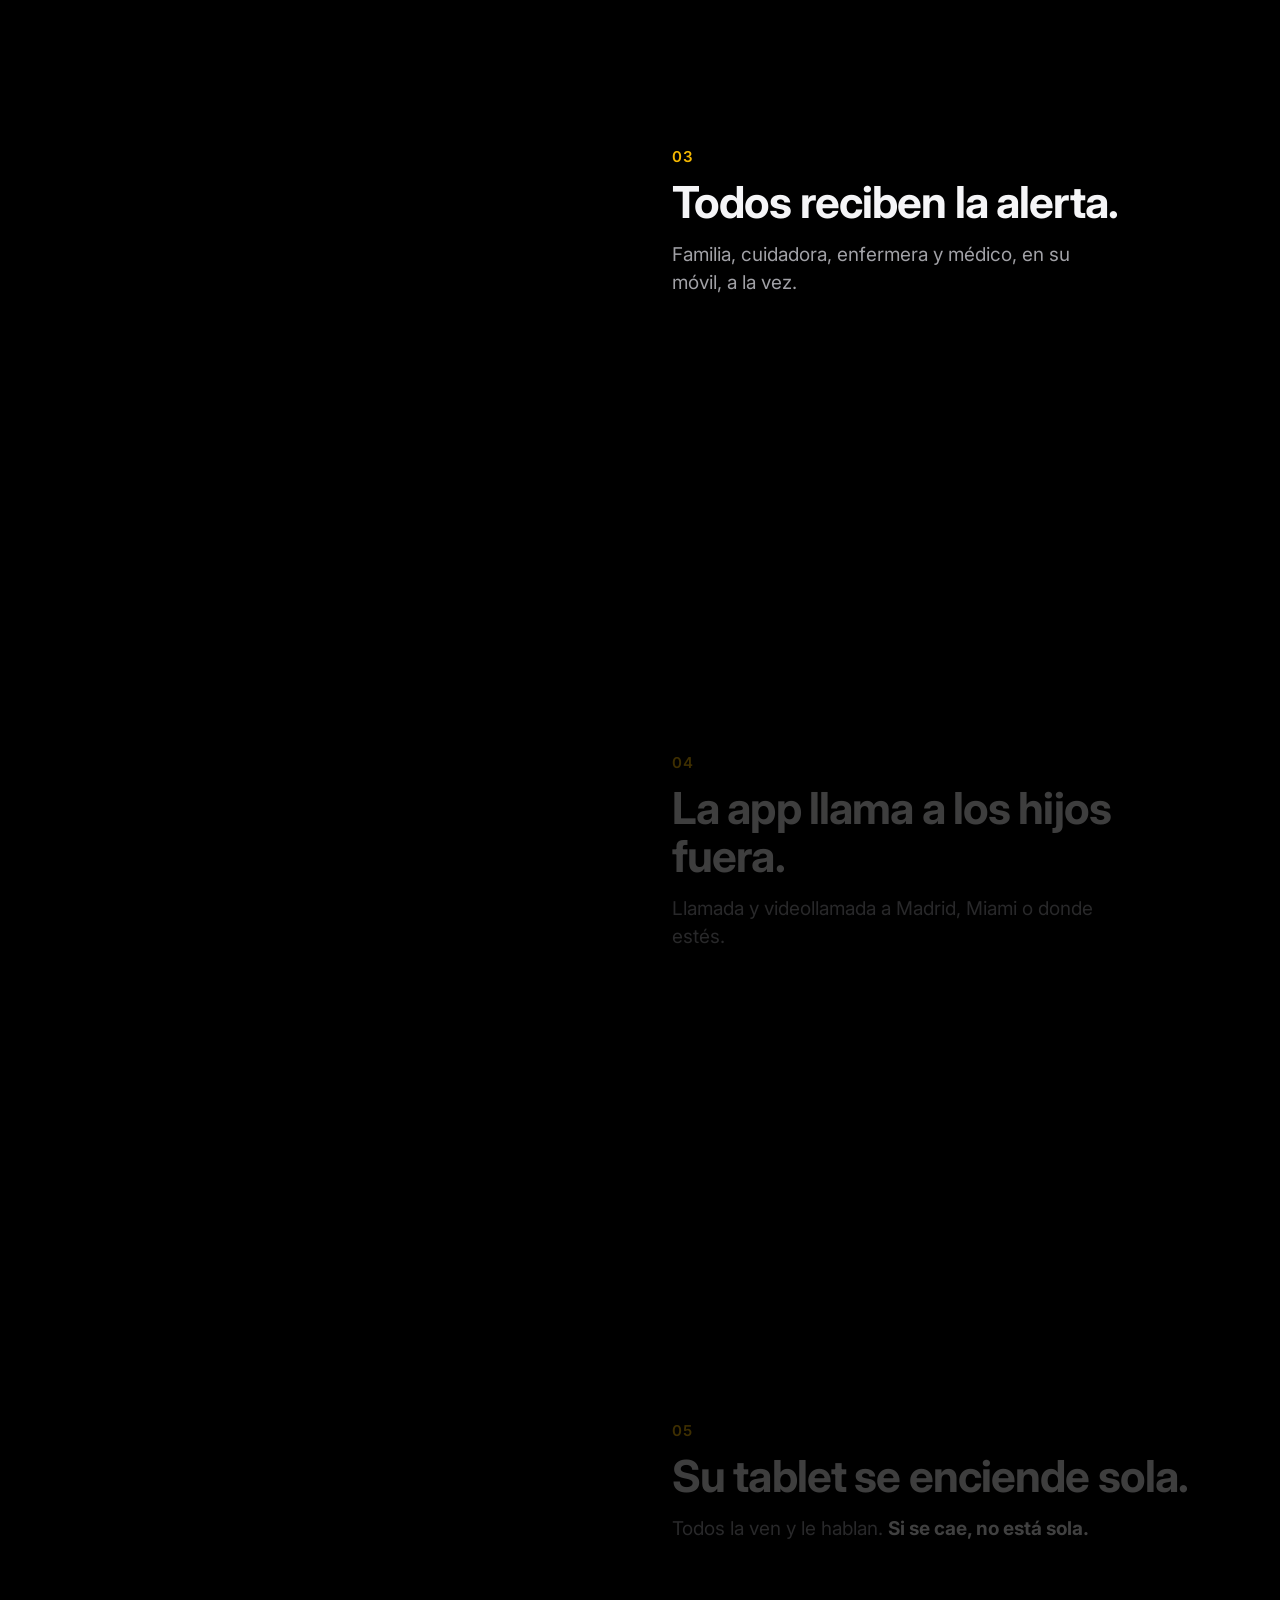
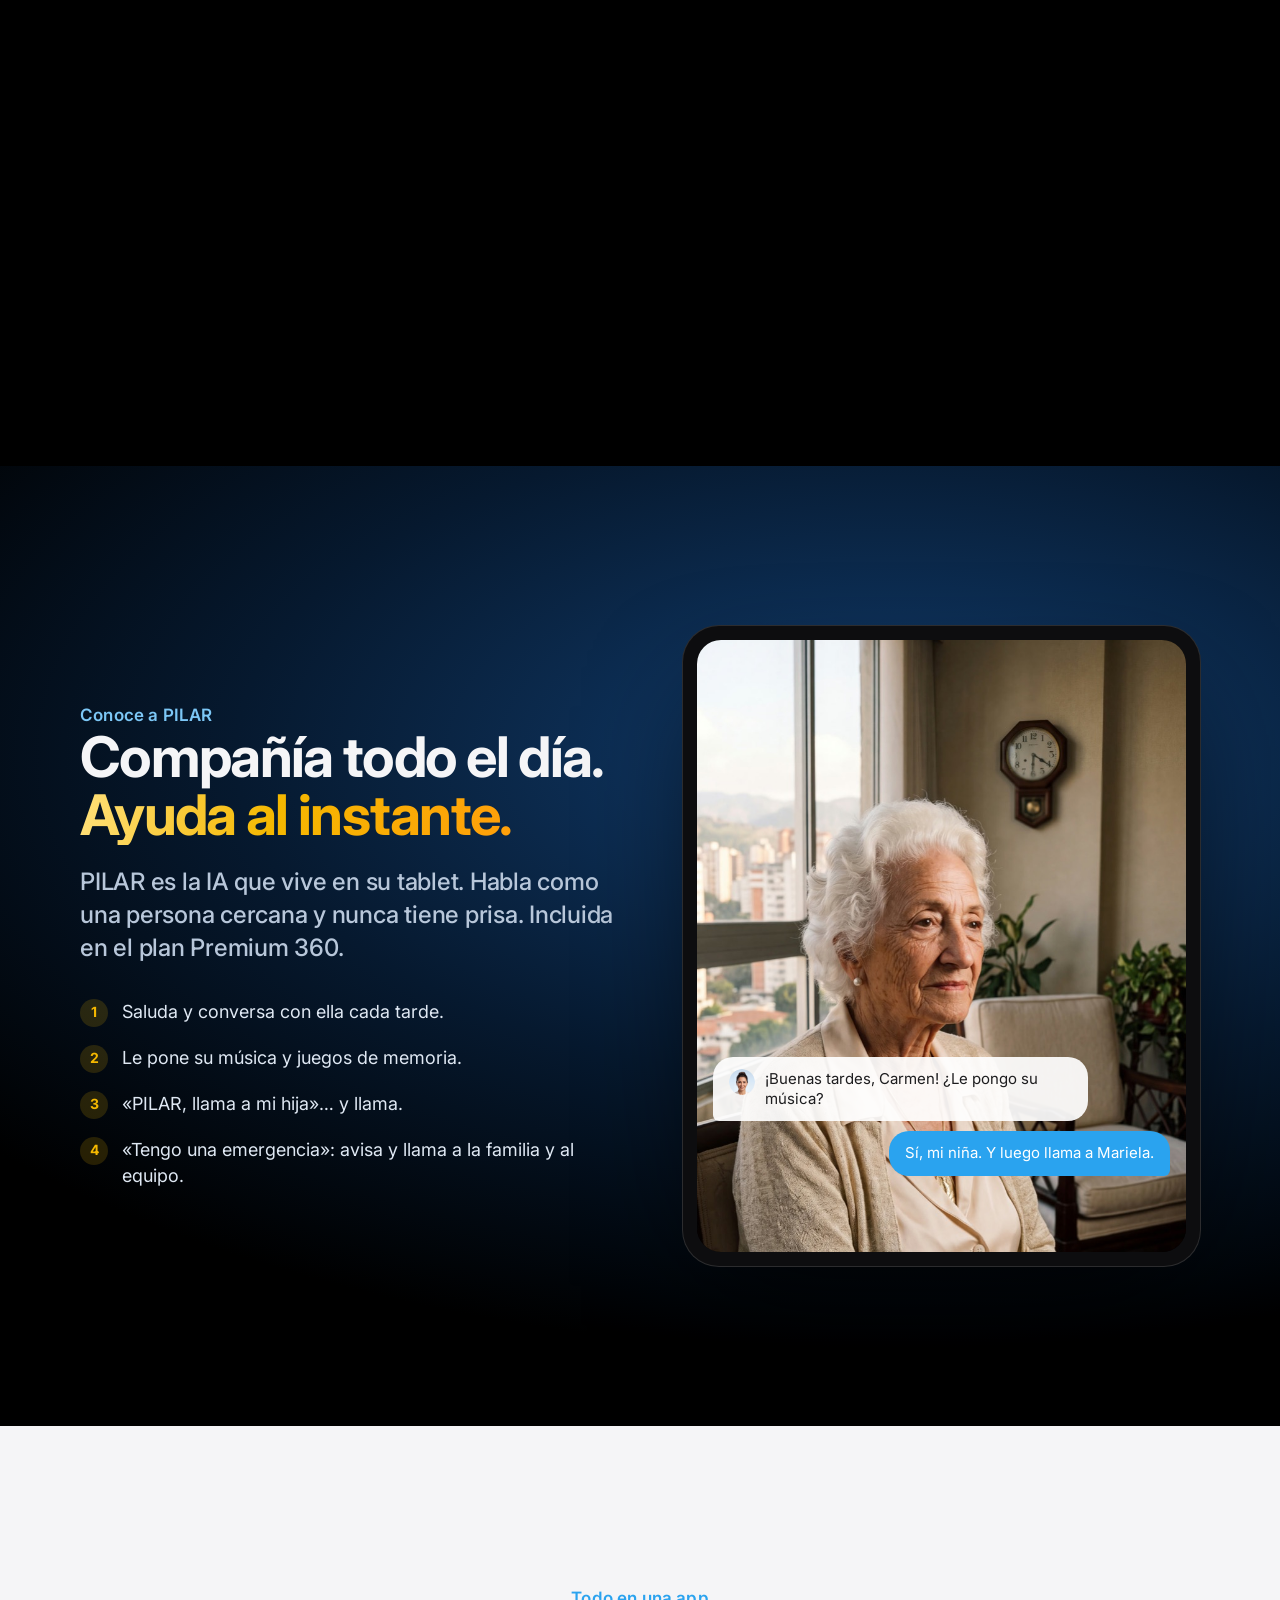
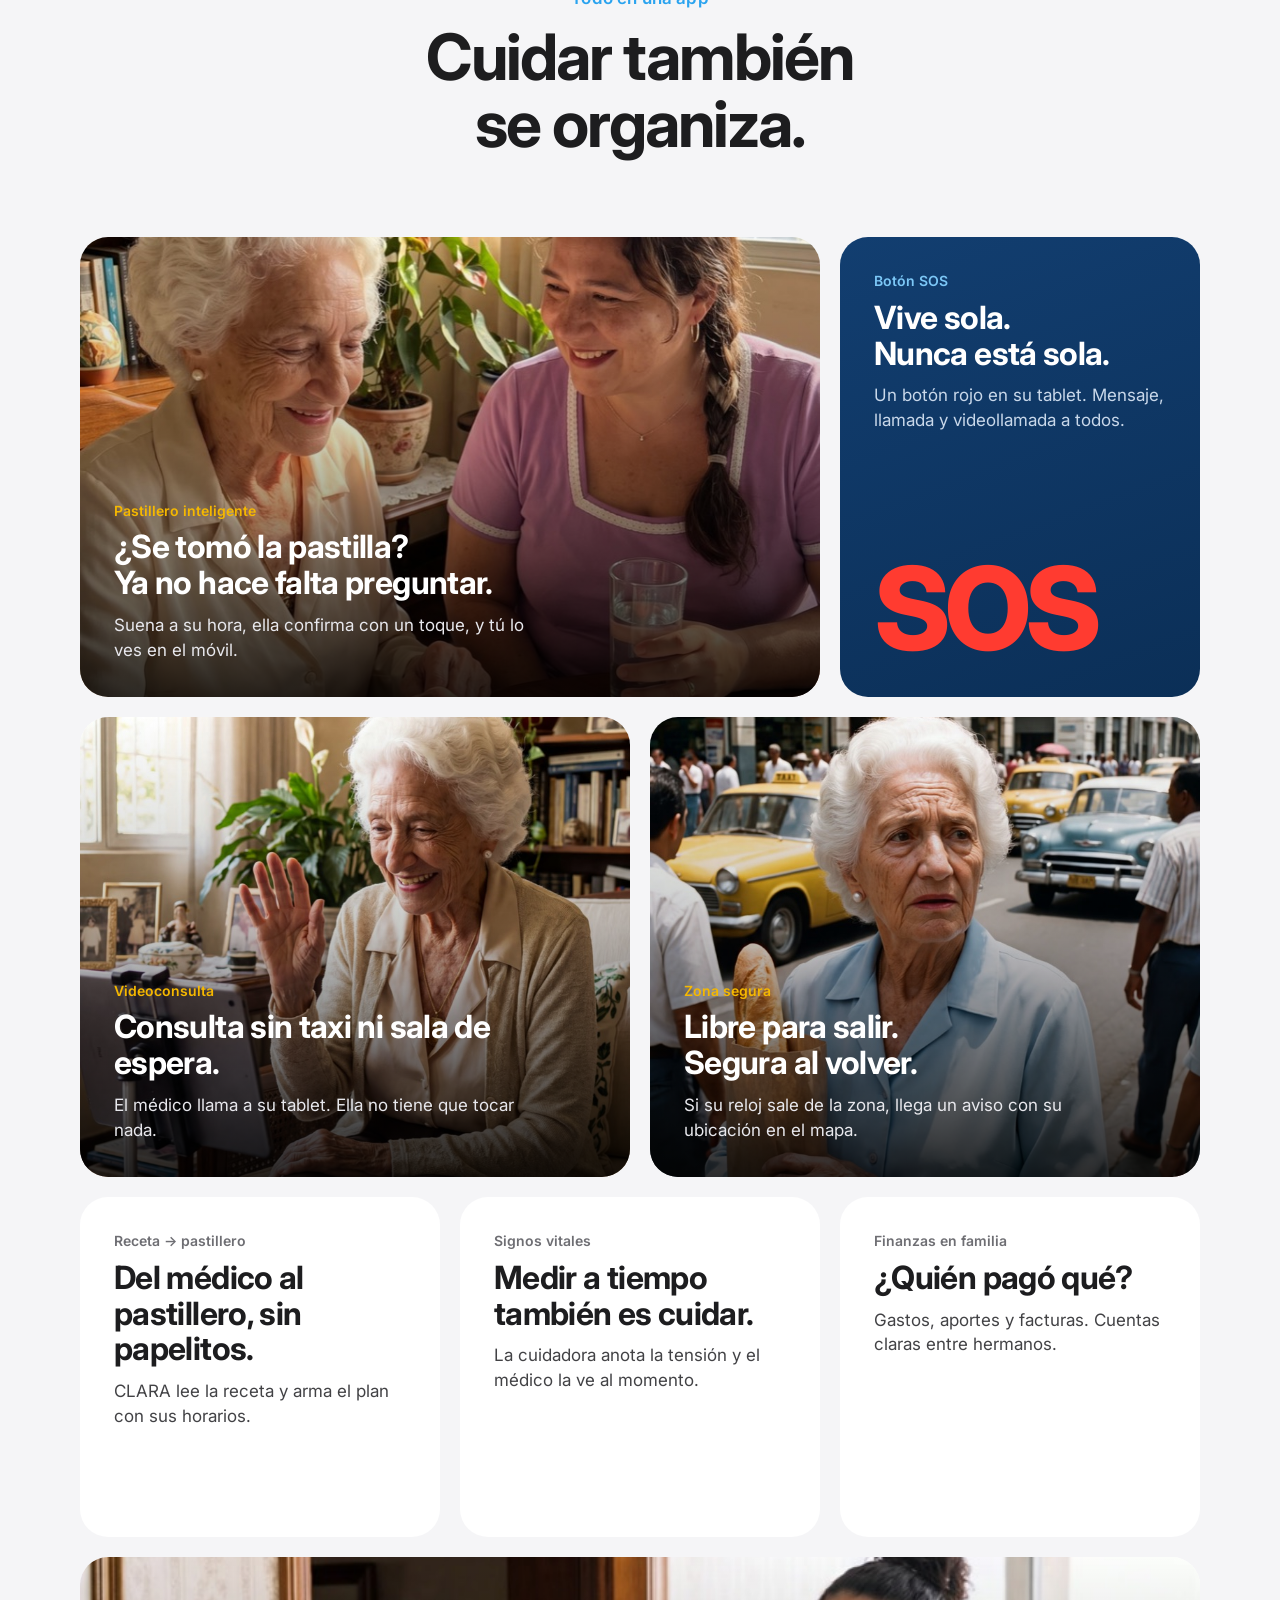
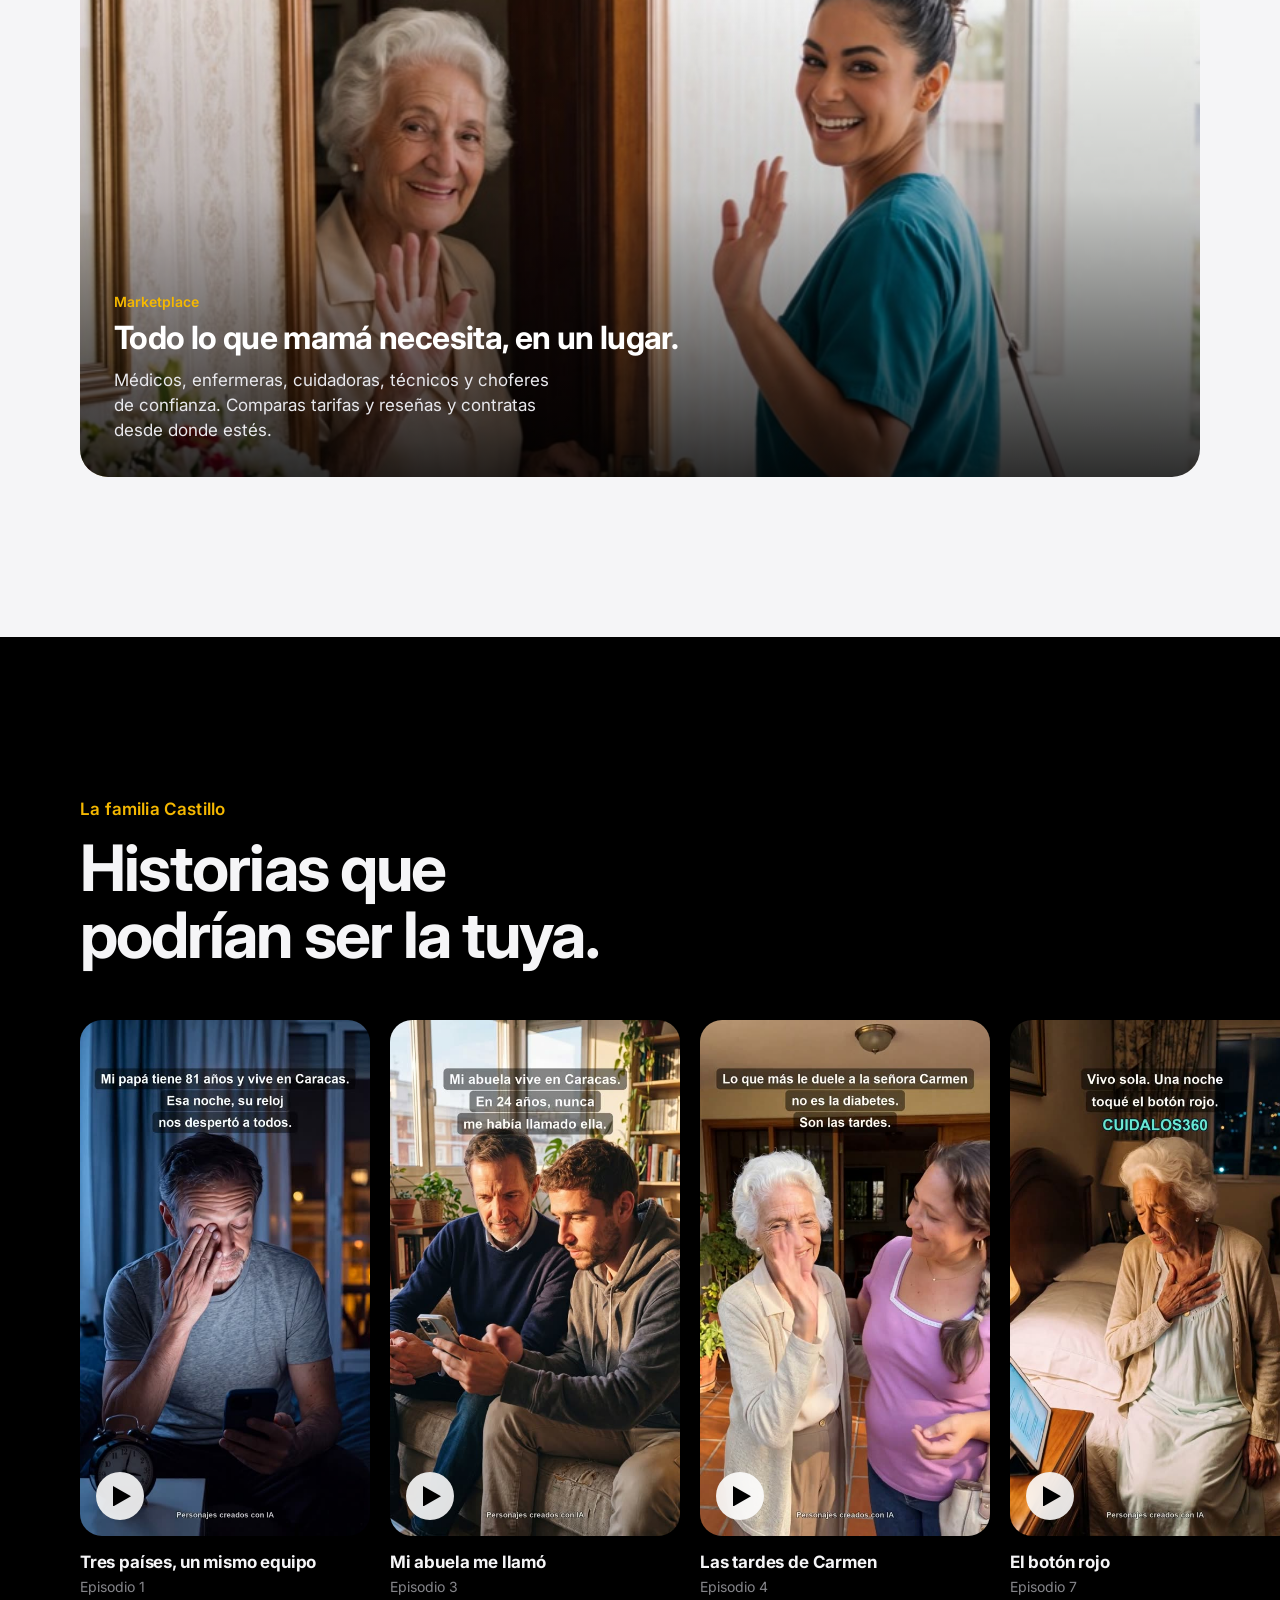
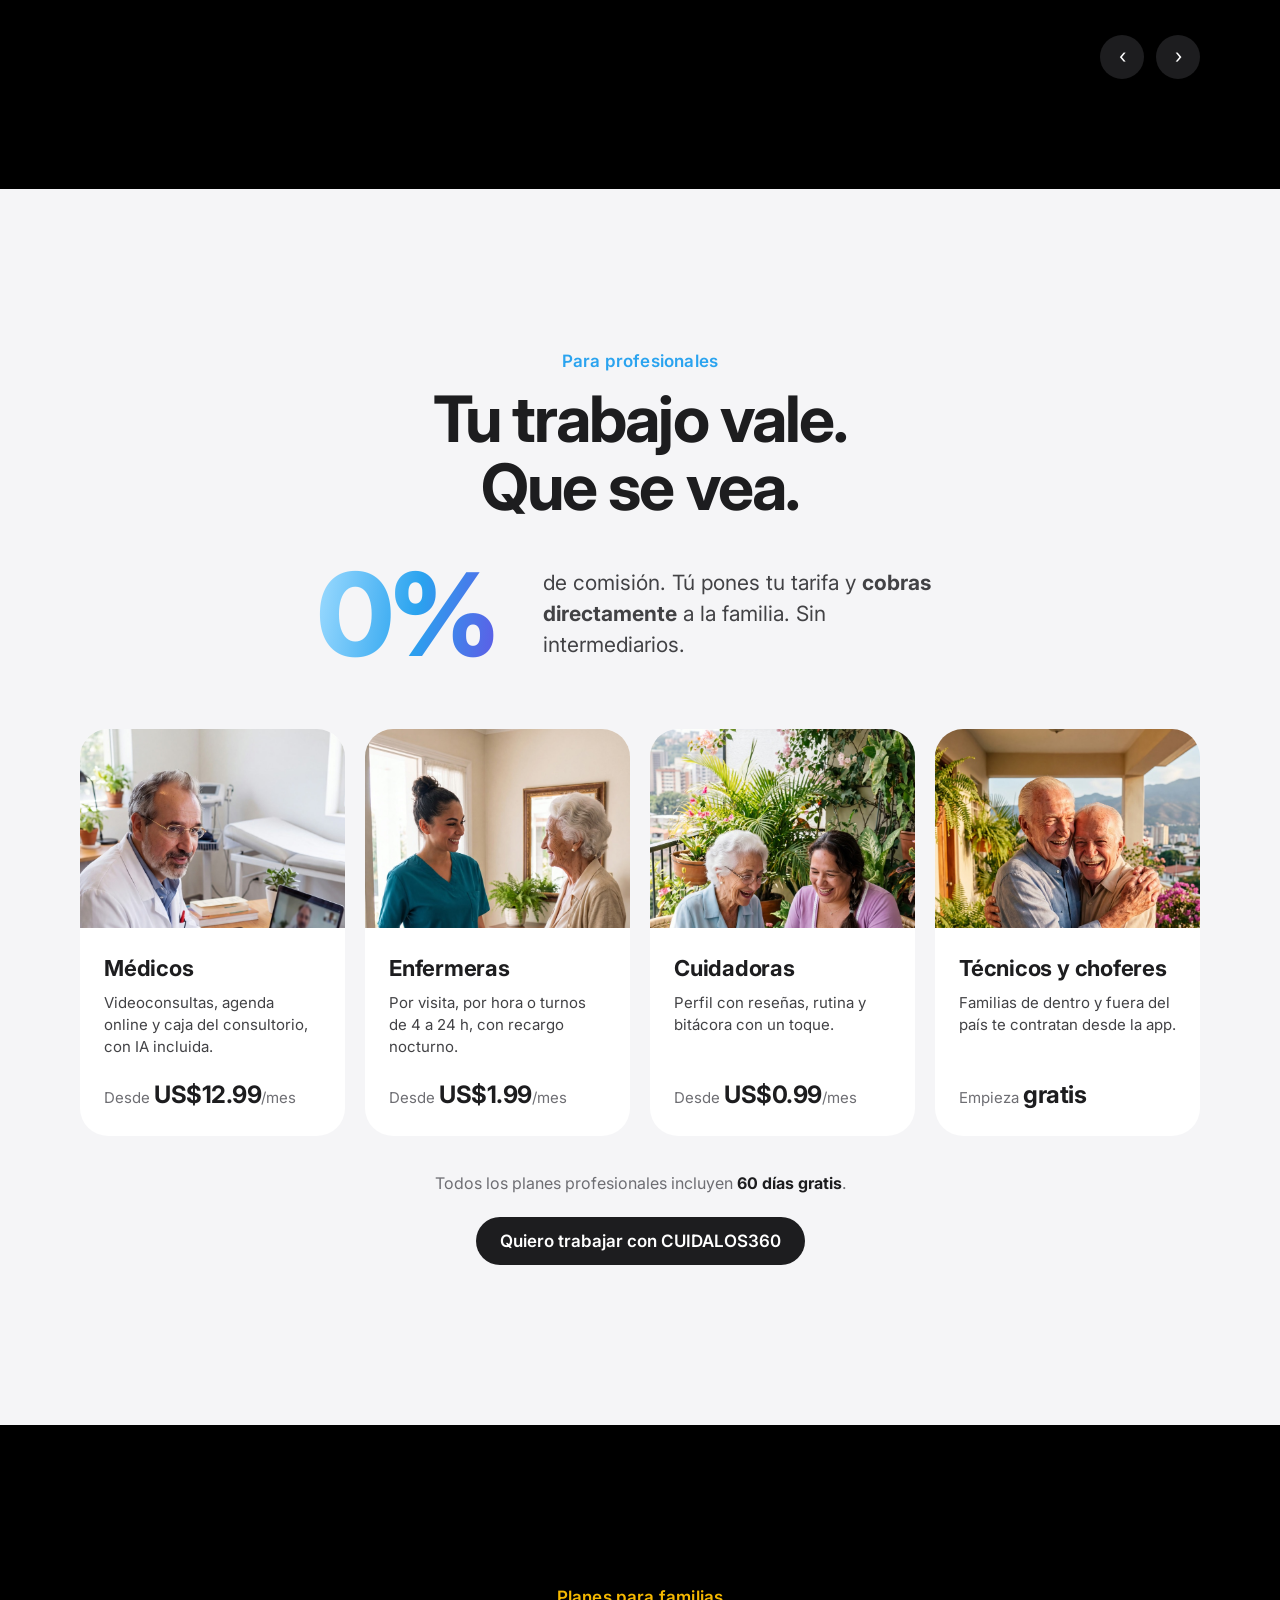
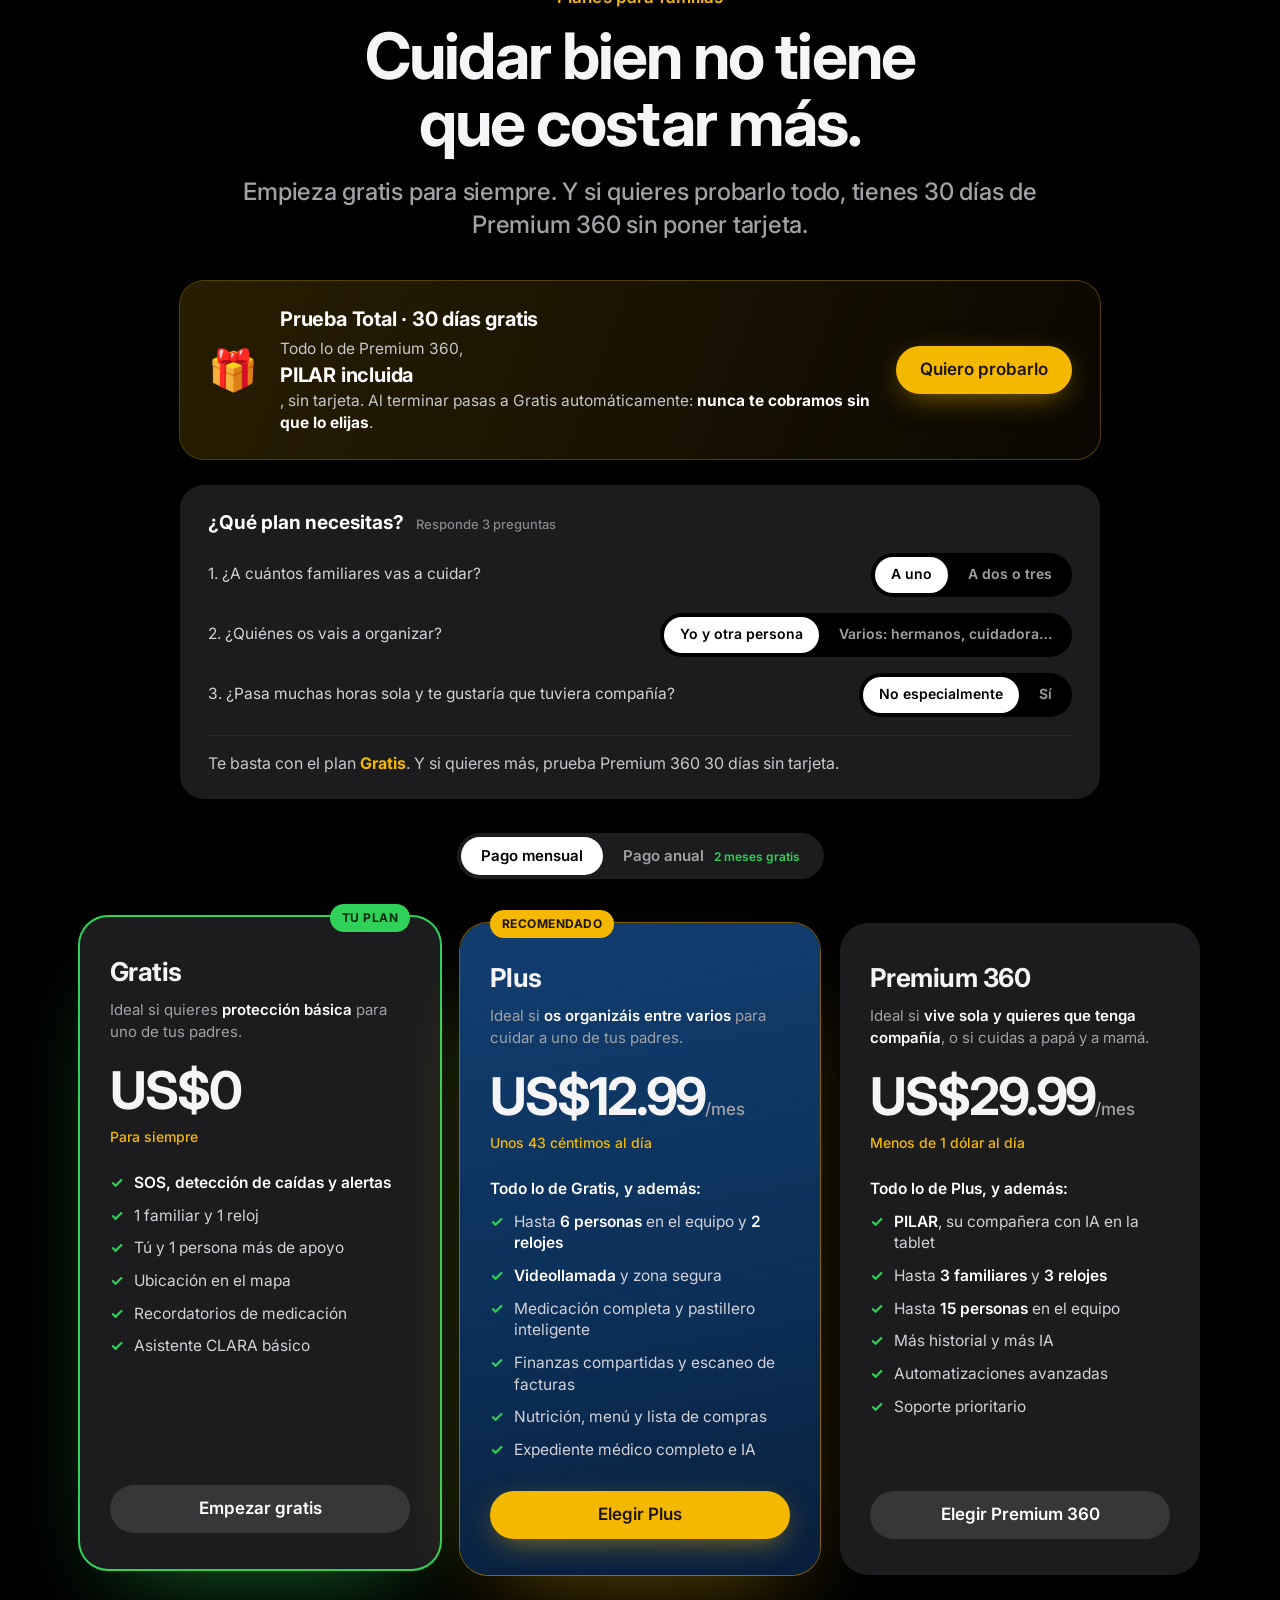
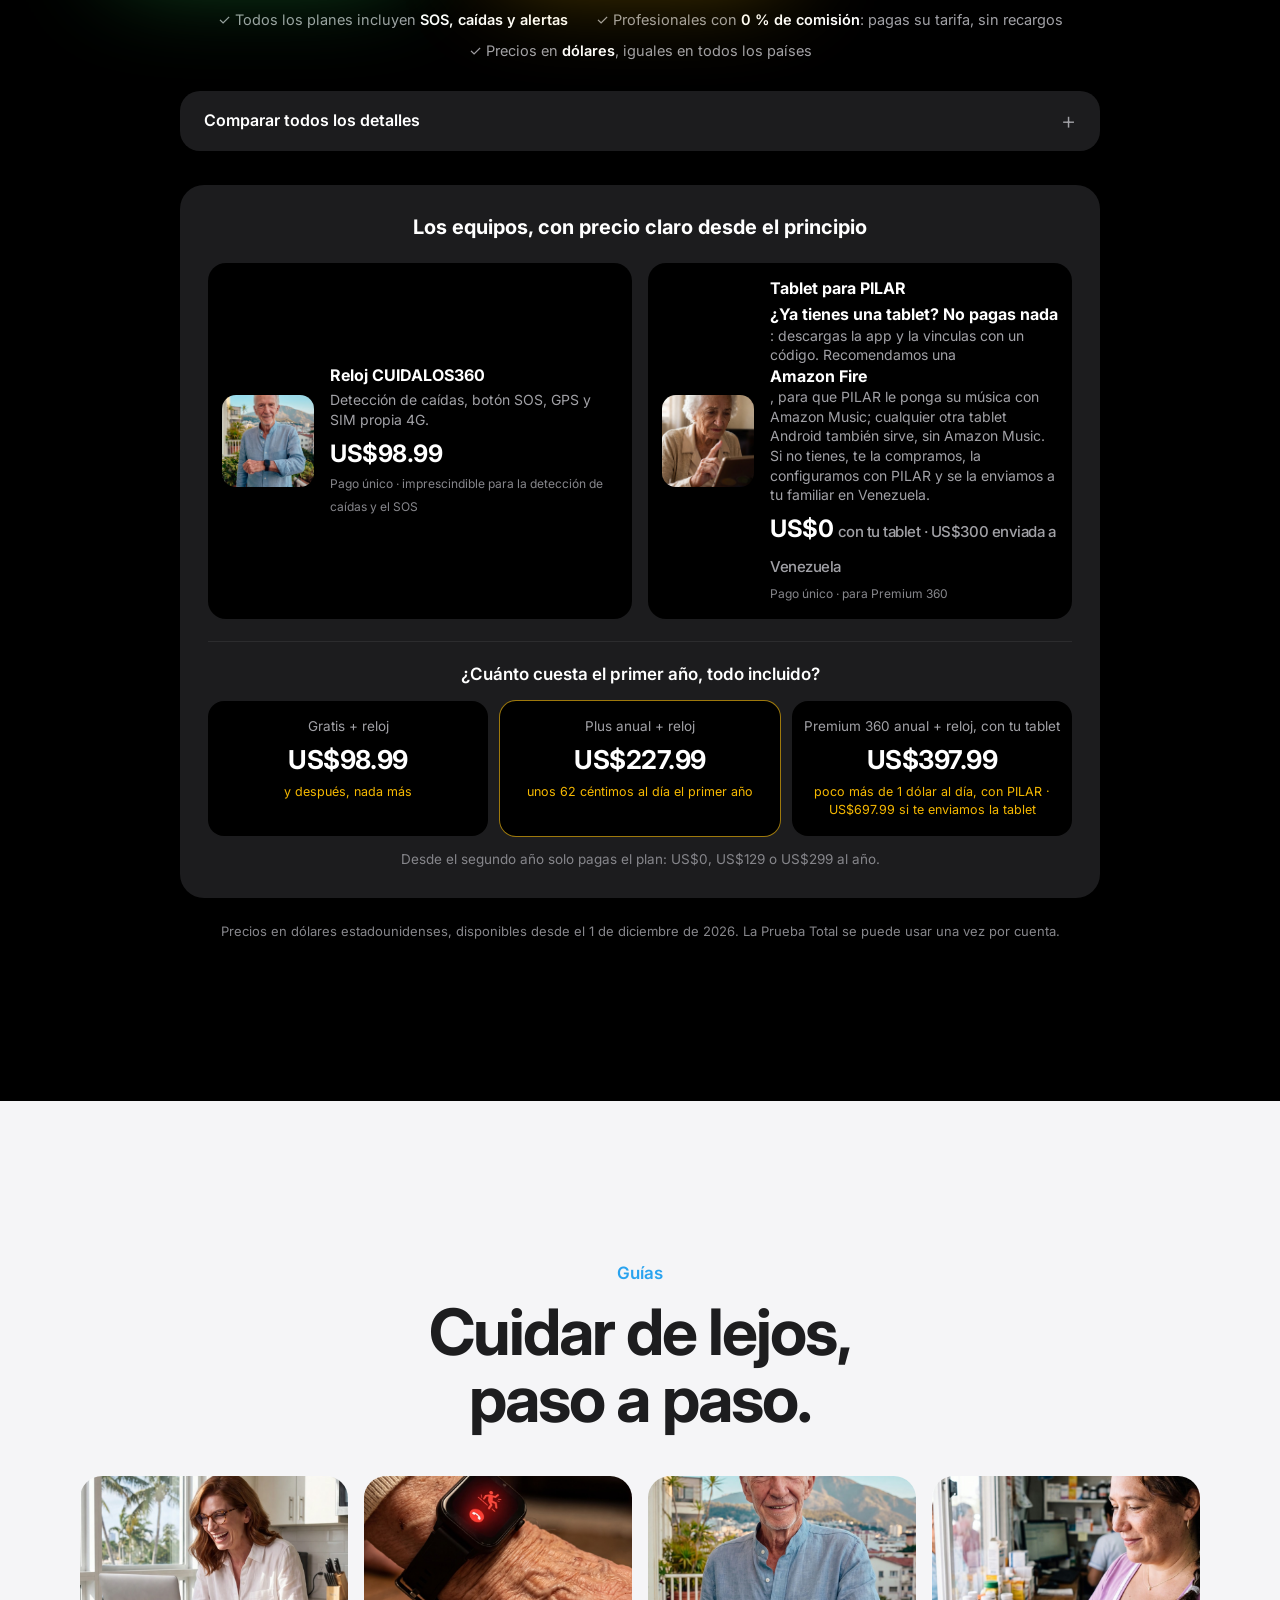
==== commit 3aa34685: "Chat de Mary en la web Co-Authored-By: Claude Opus 5.5 <noreply@anthropic.com>" ====
--- a/index.html
+++ b/index.html
@@ -1009,5 +1009,6 @@
   upd();
 })();
 </script>
+<script src="/mary-chat.js" defer></script>
 </body>
 </html>
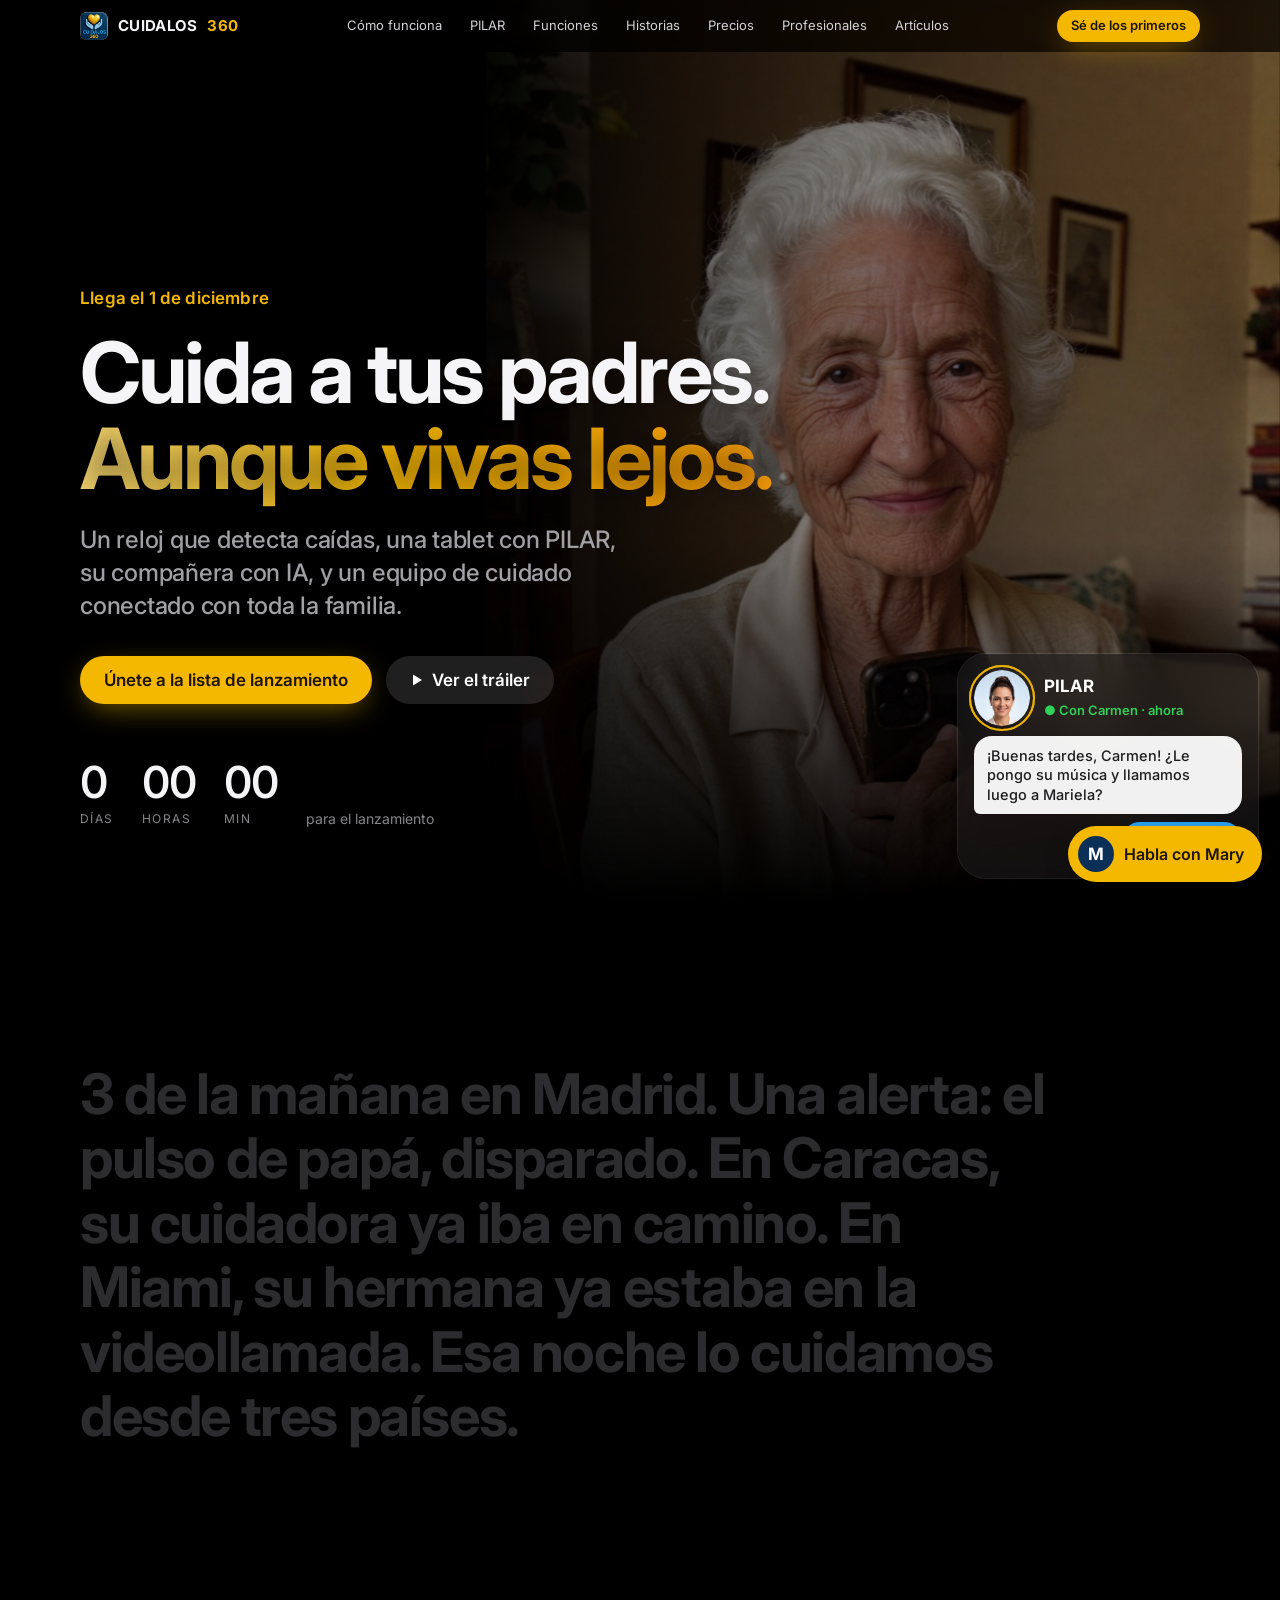
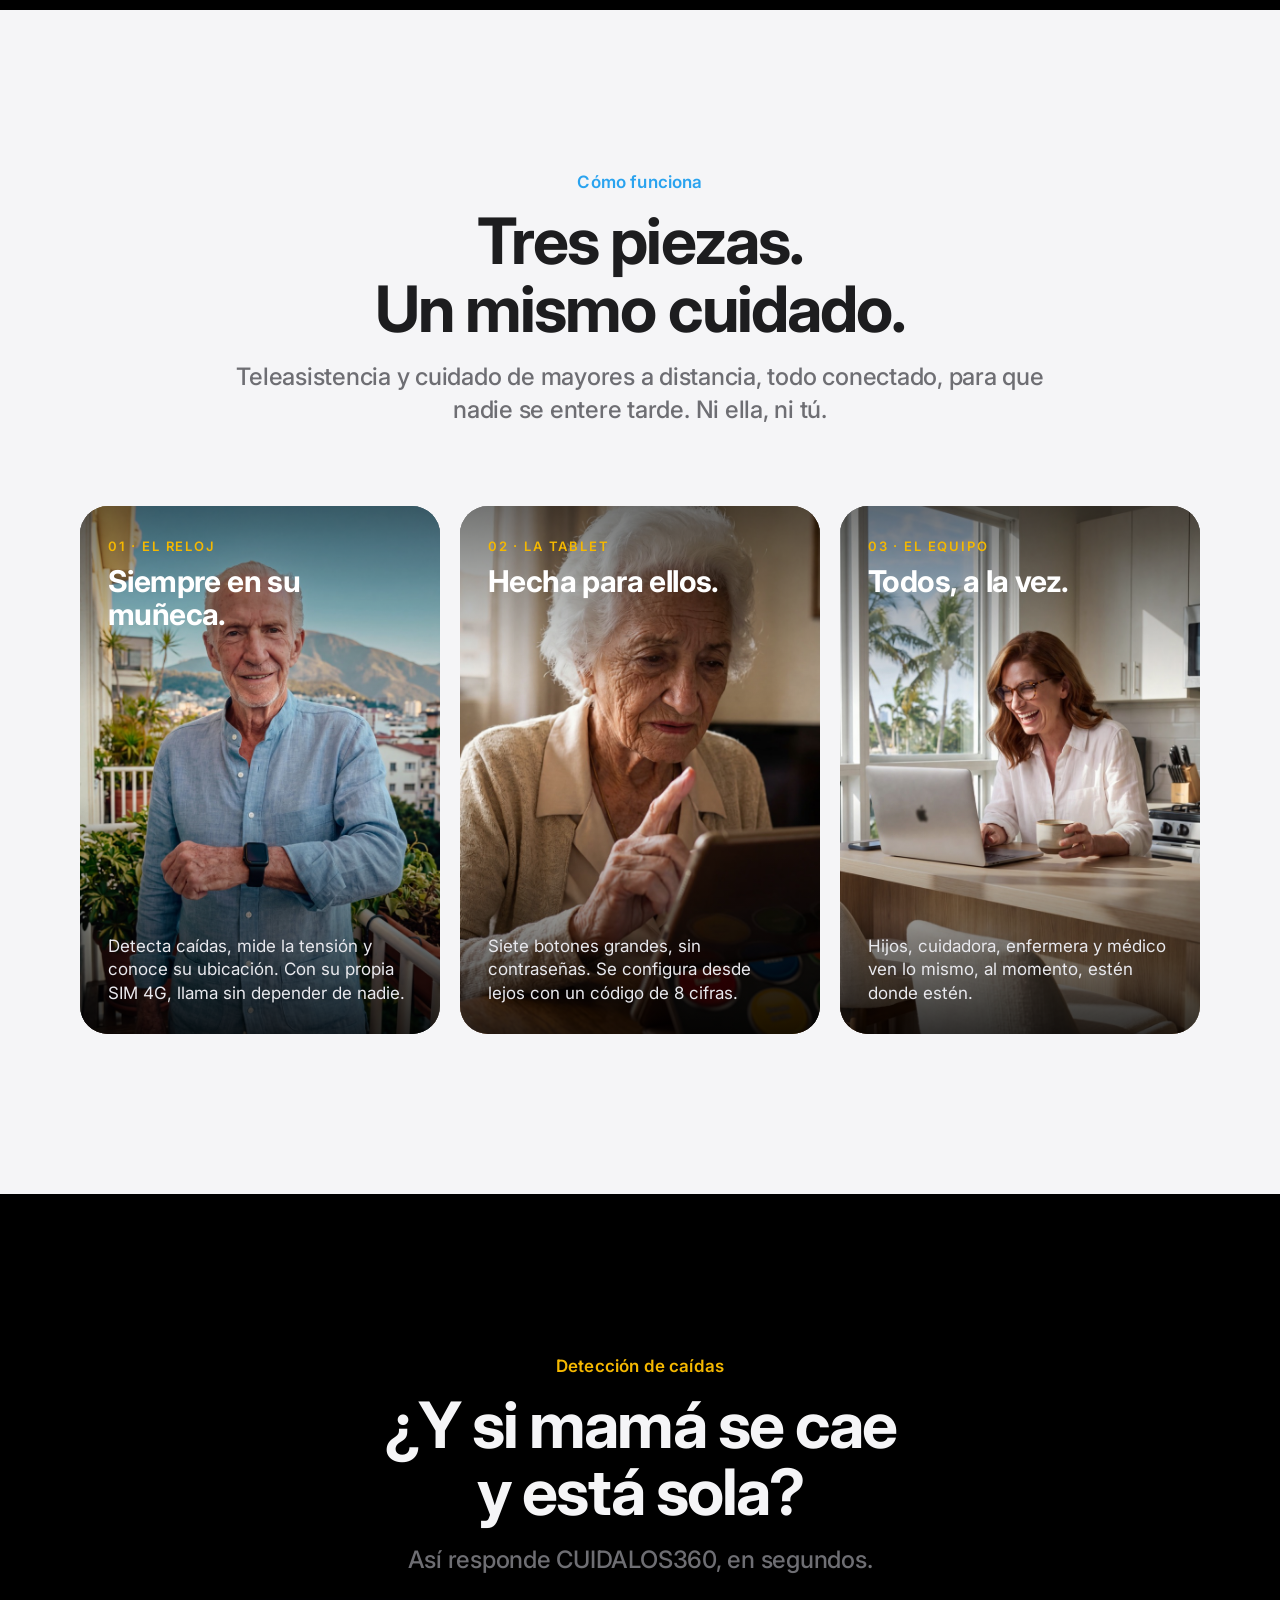
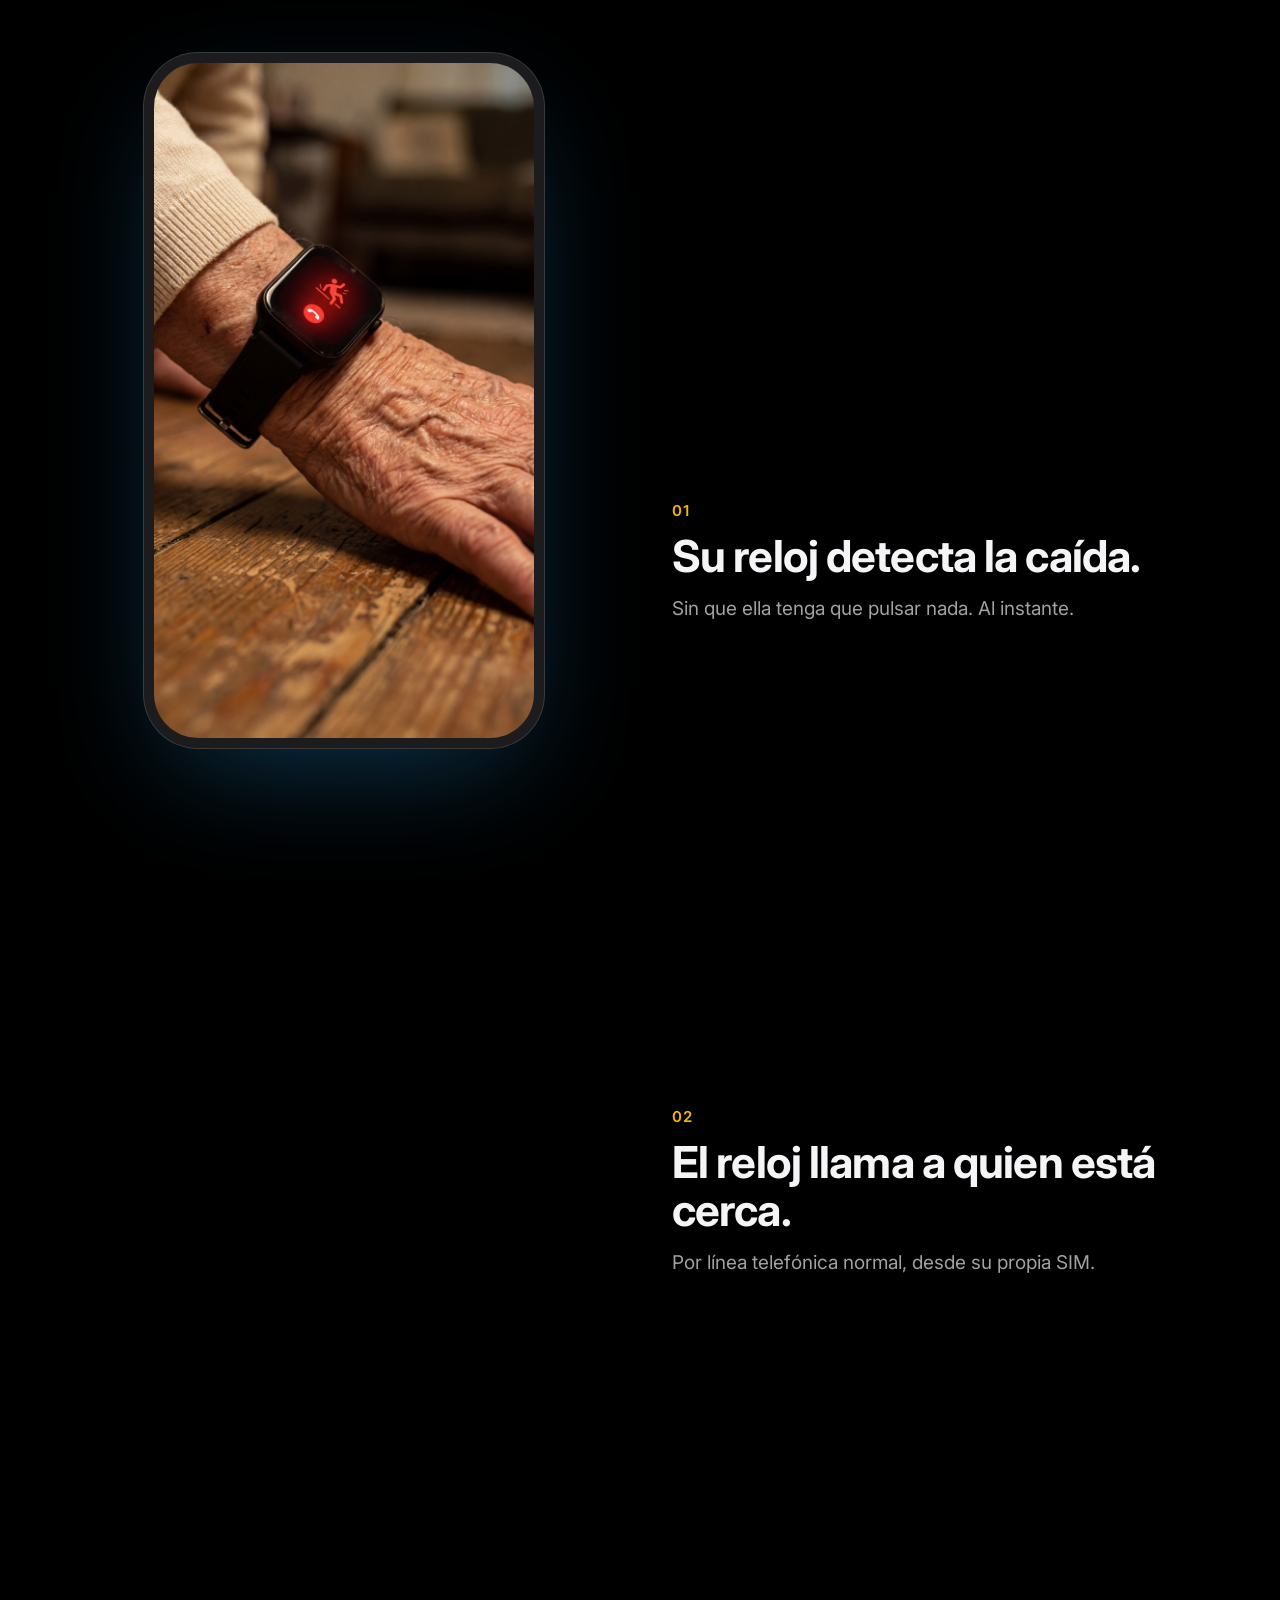
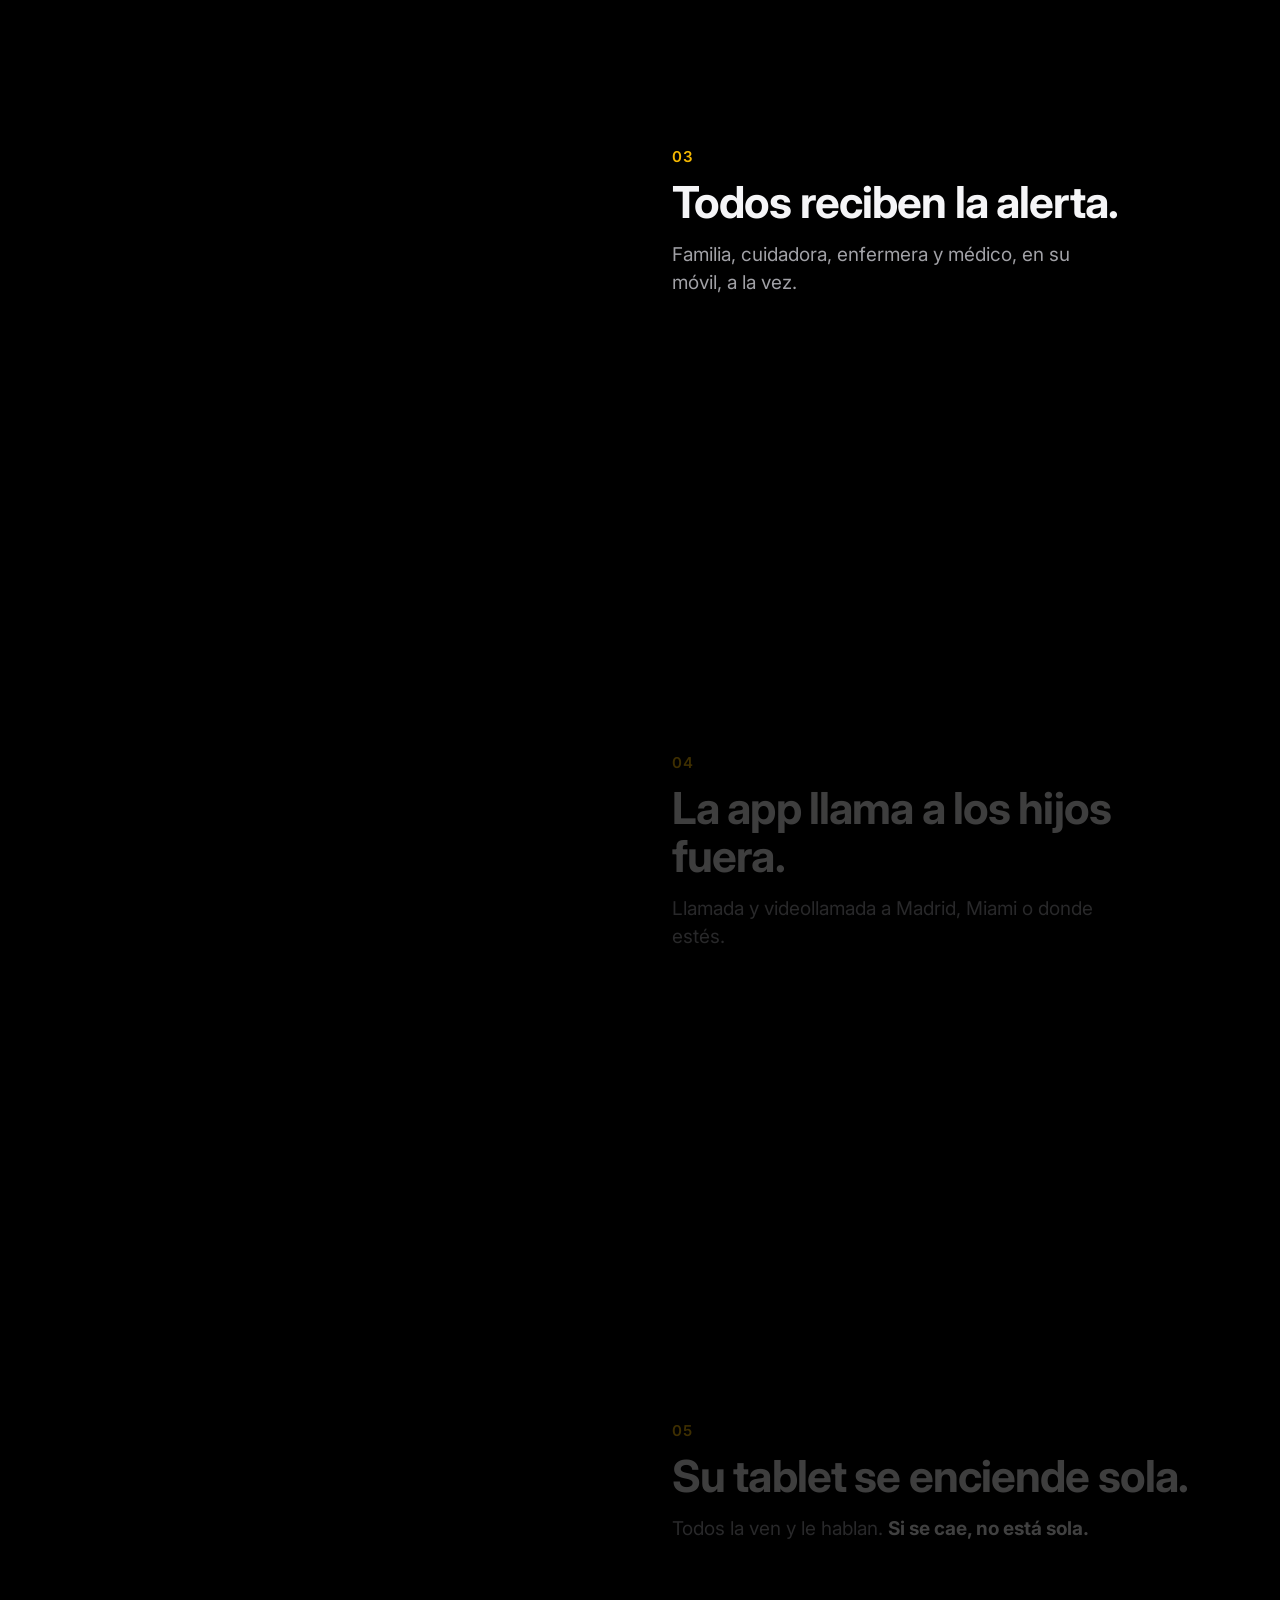
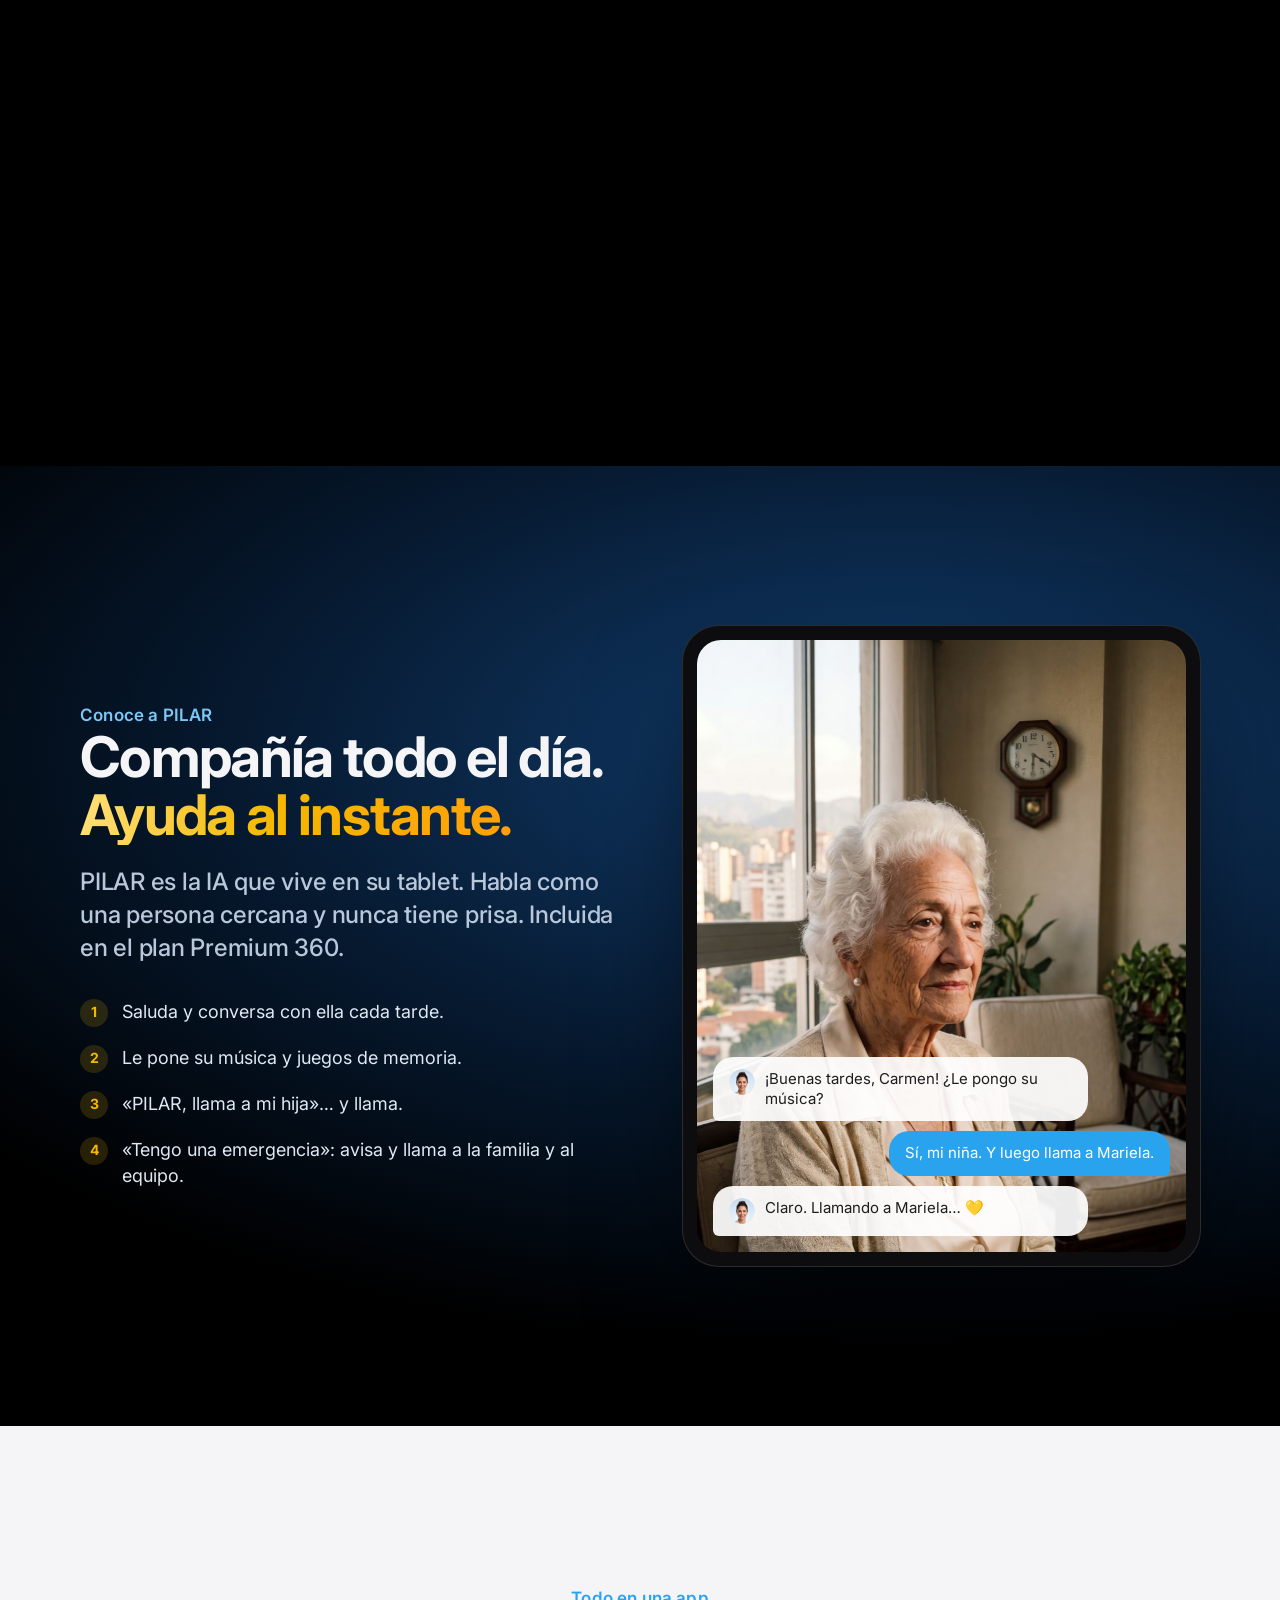
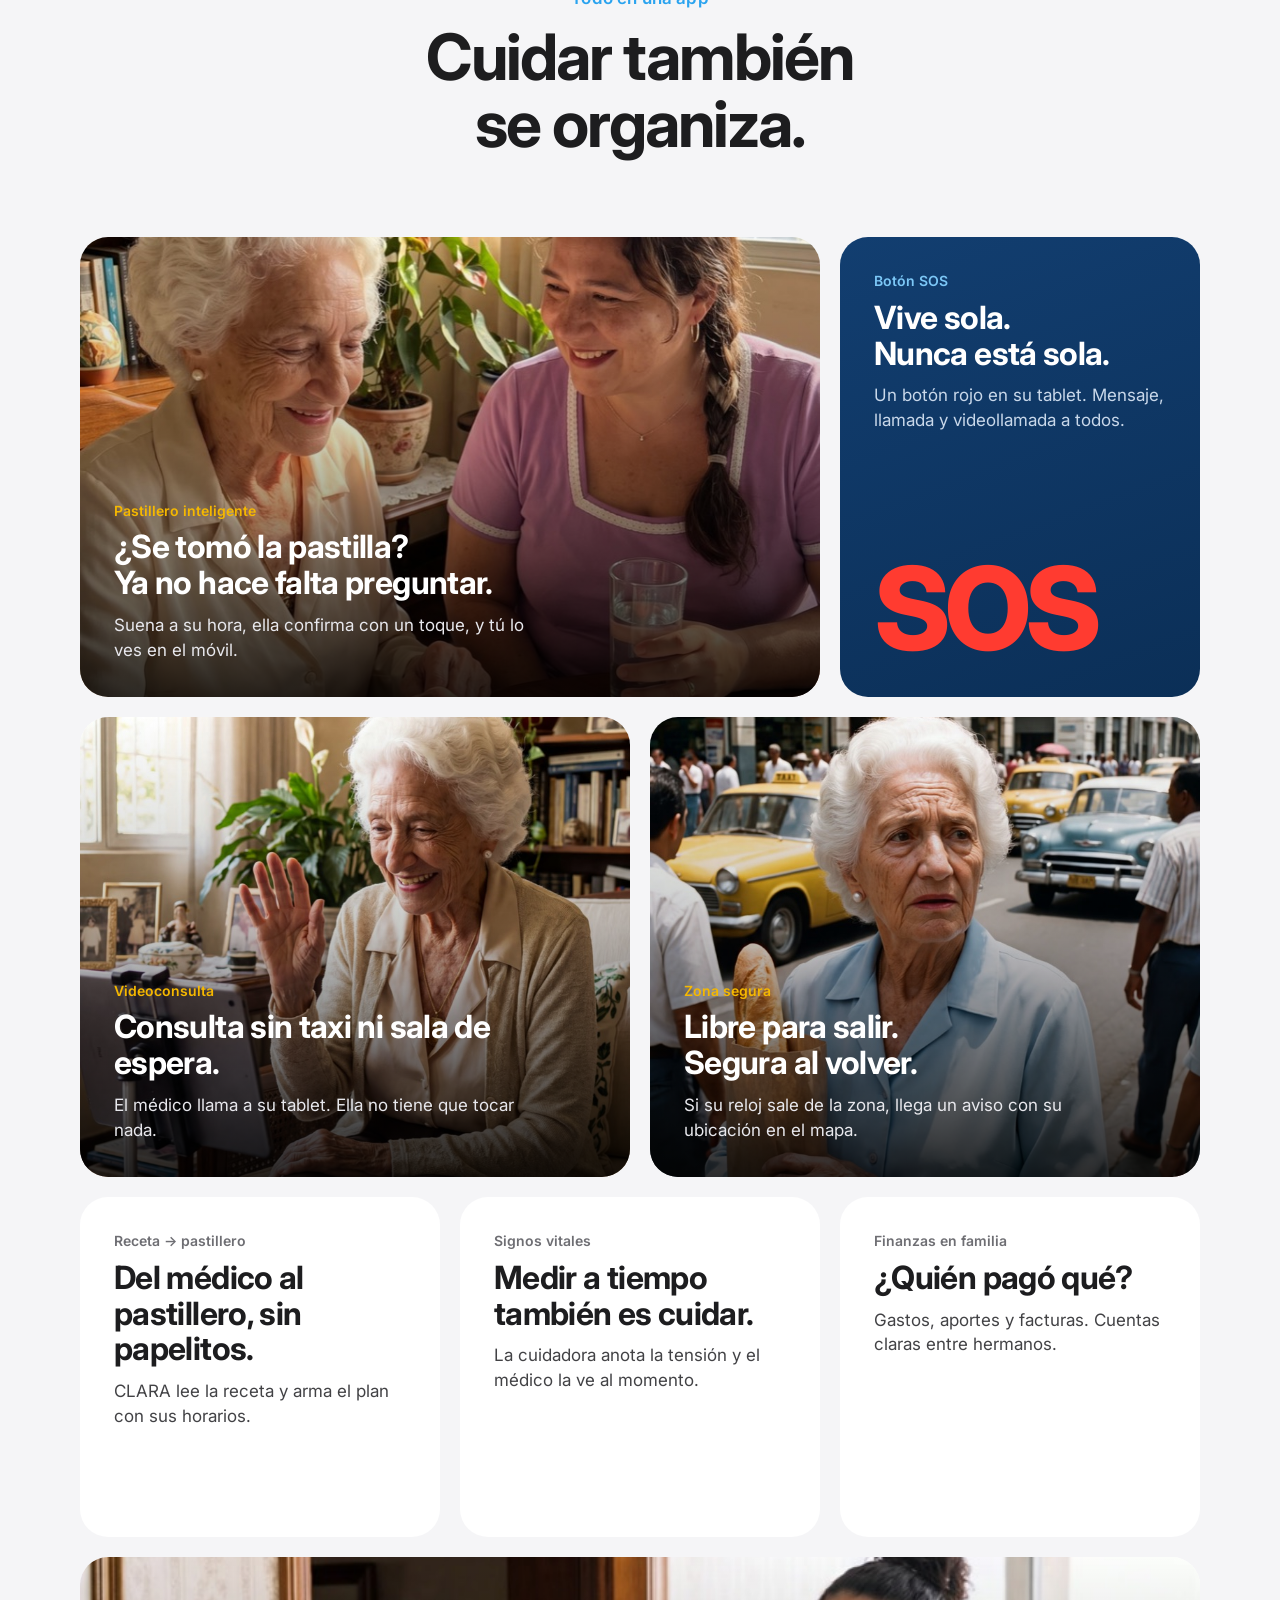
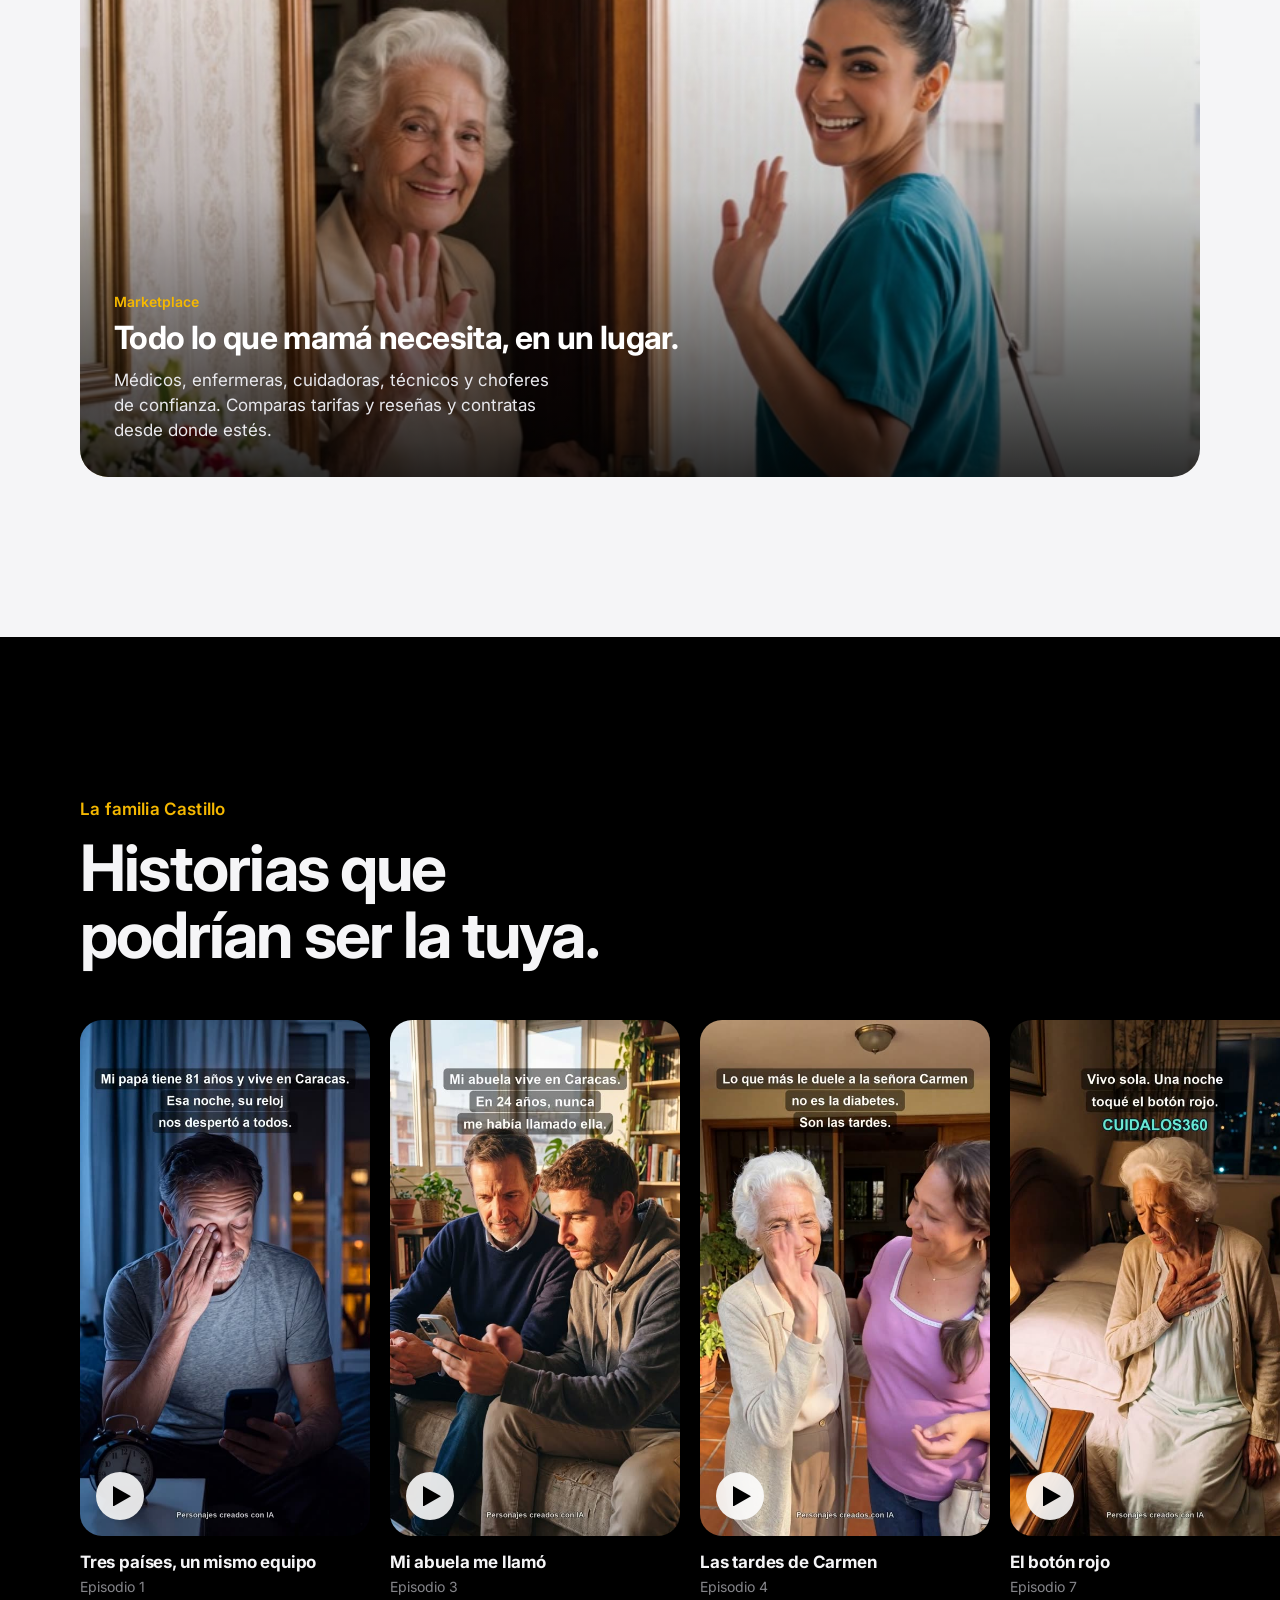
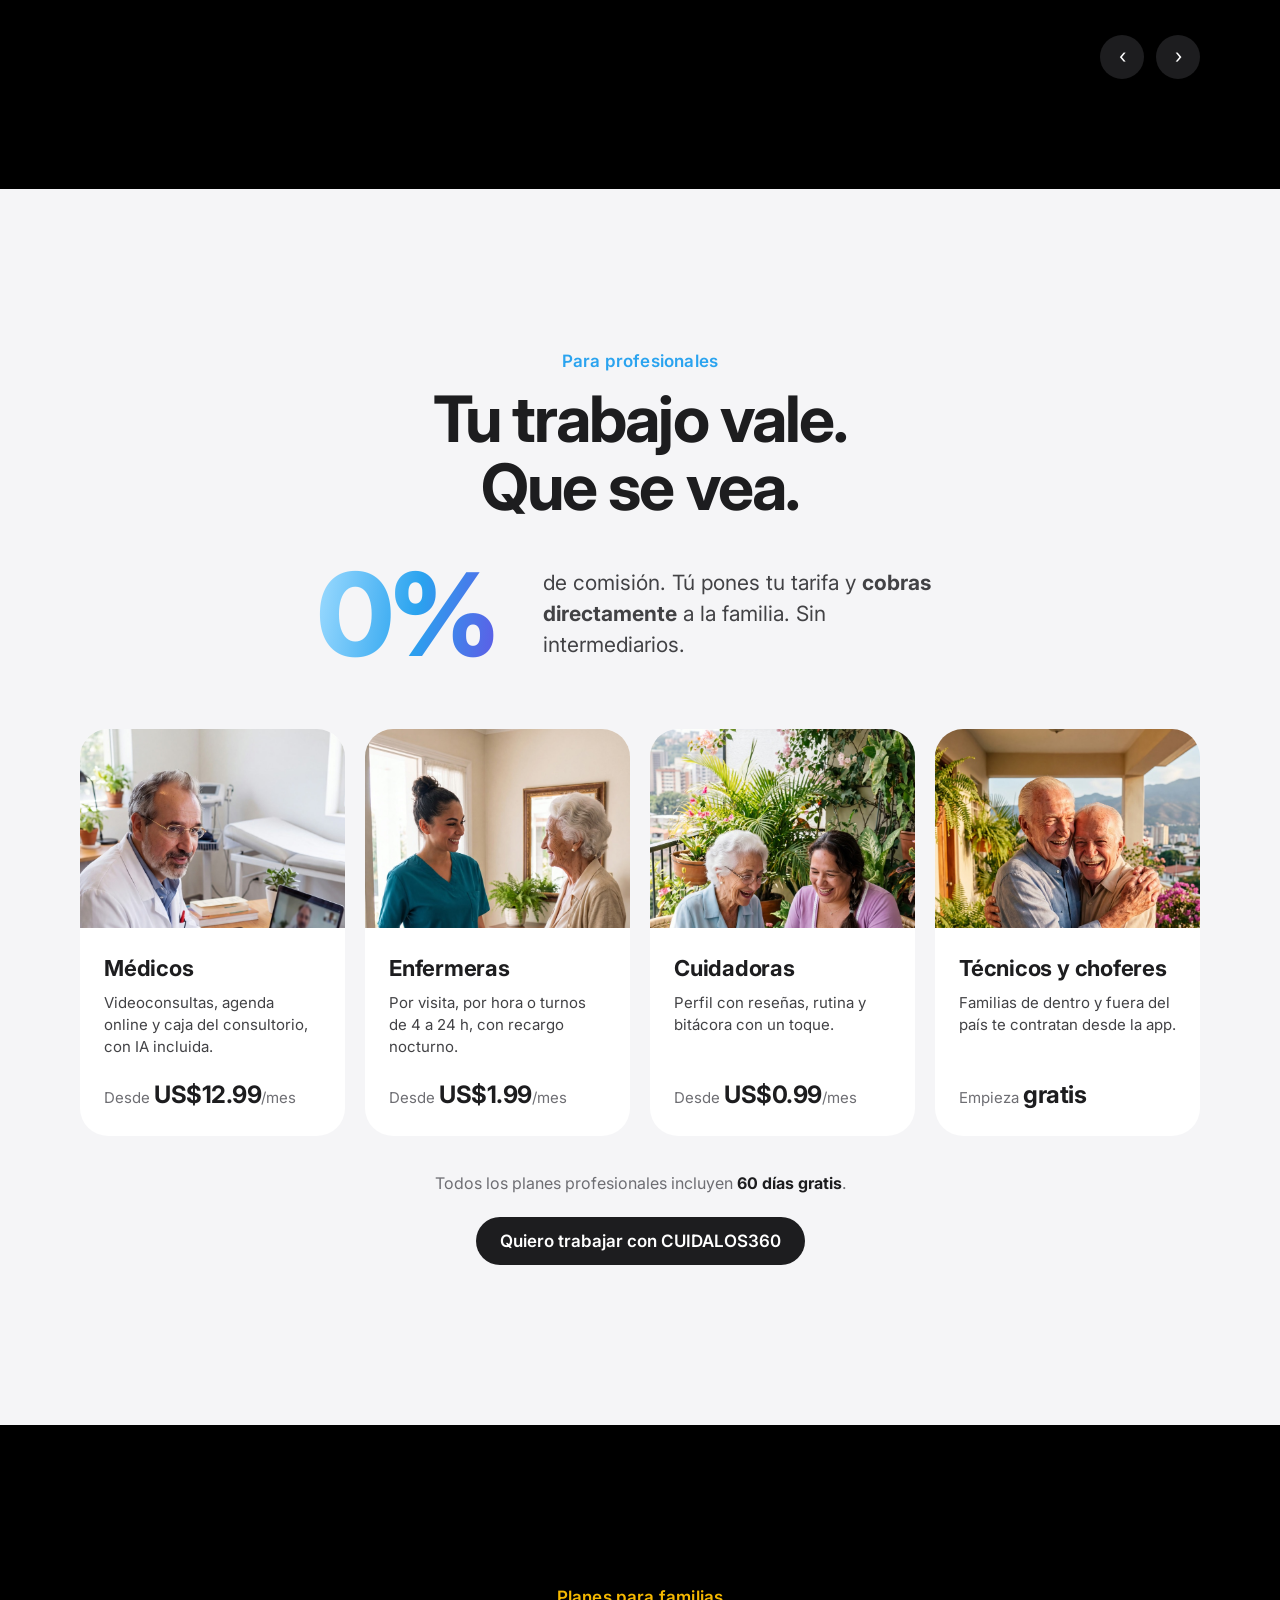
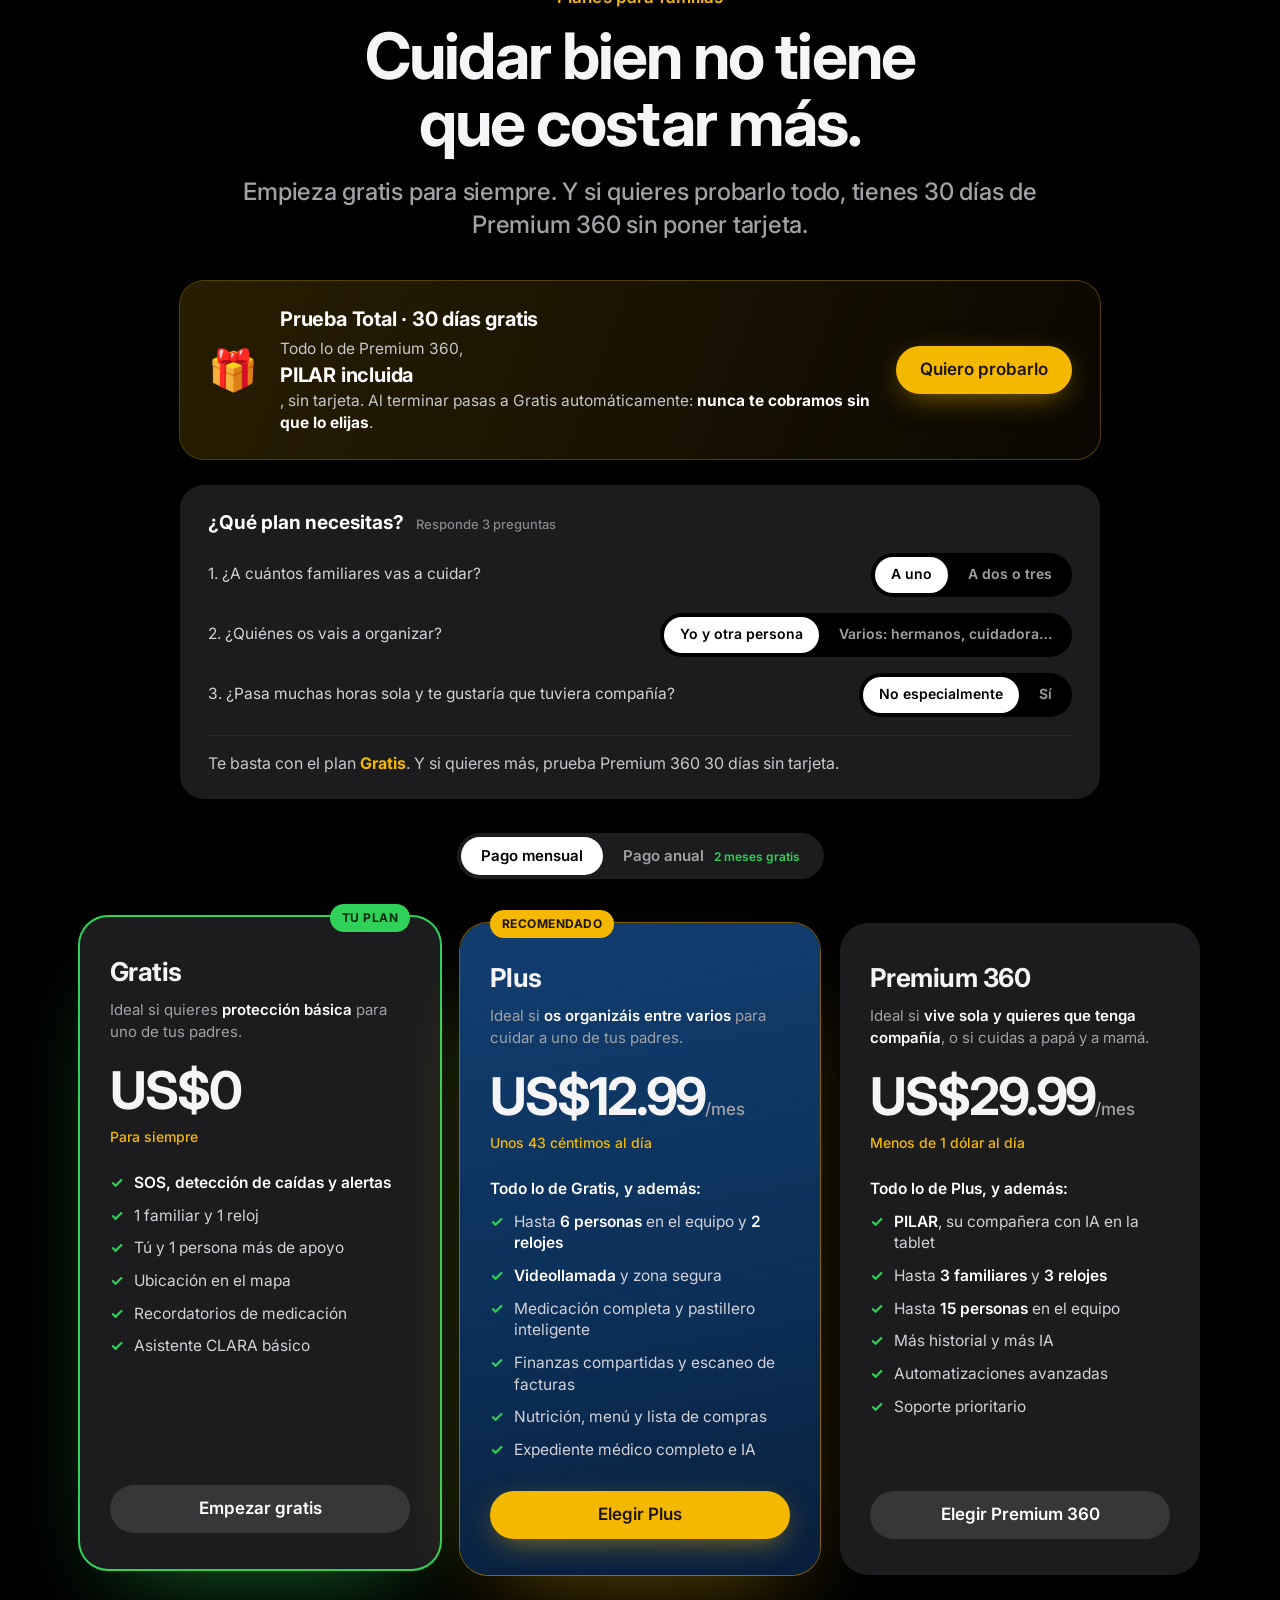
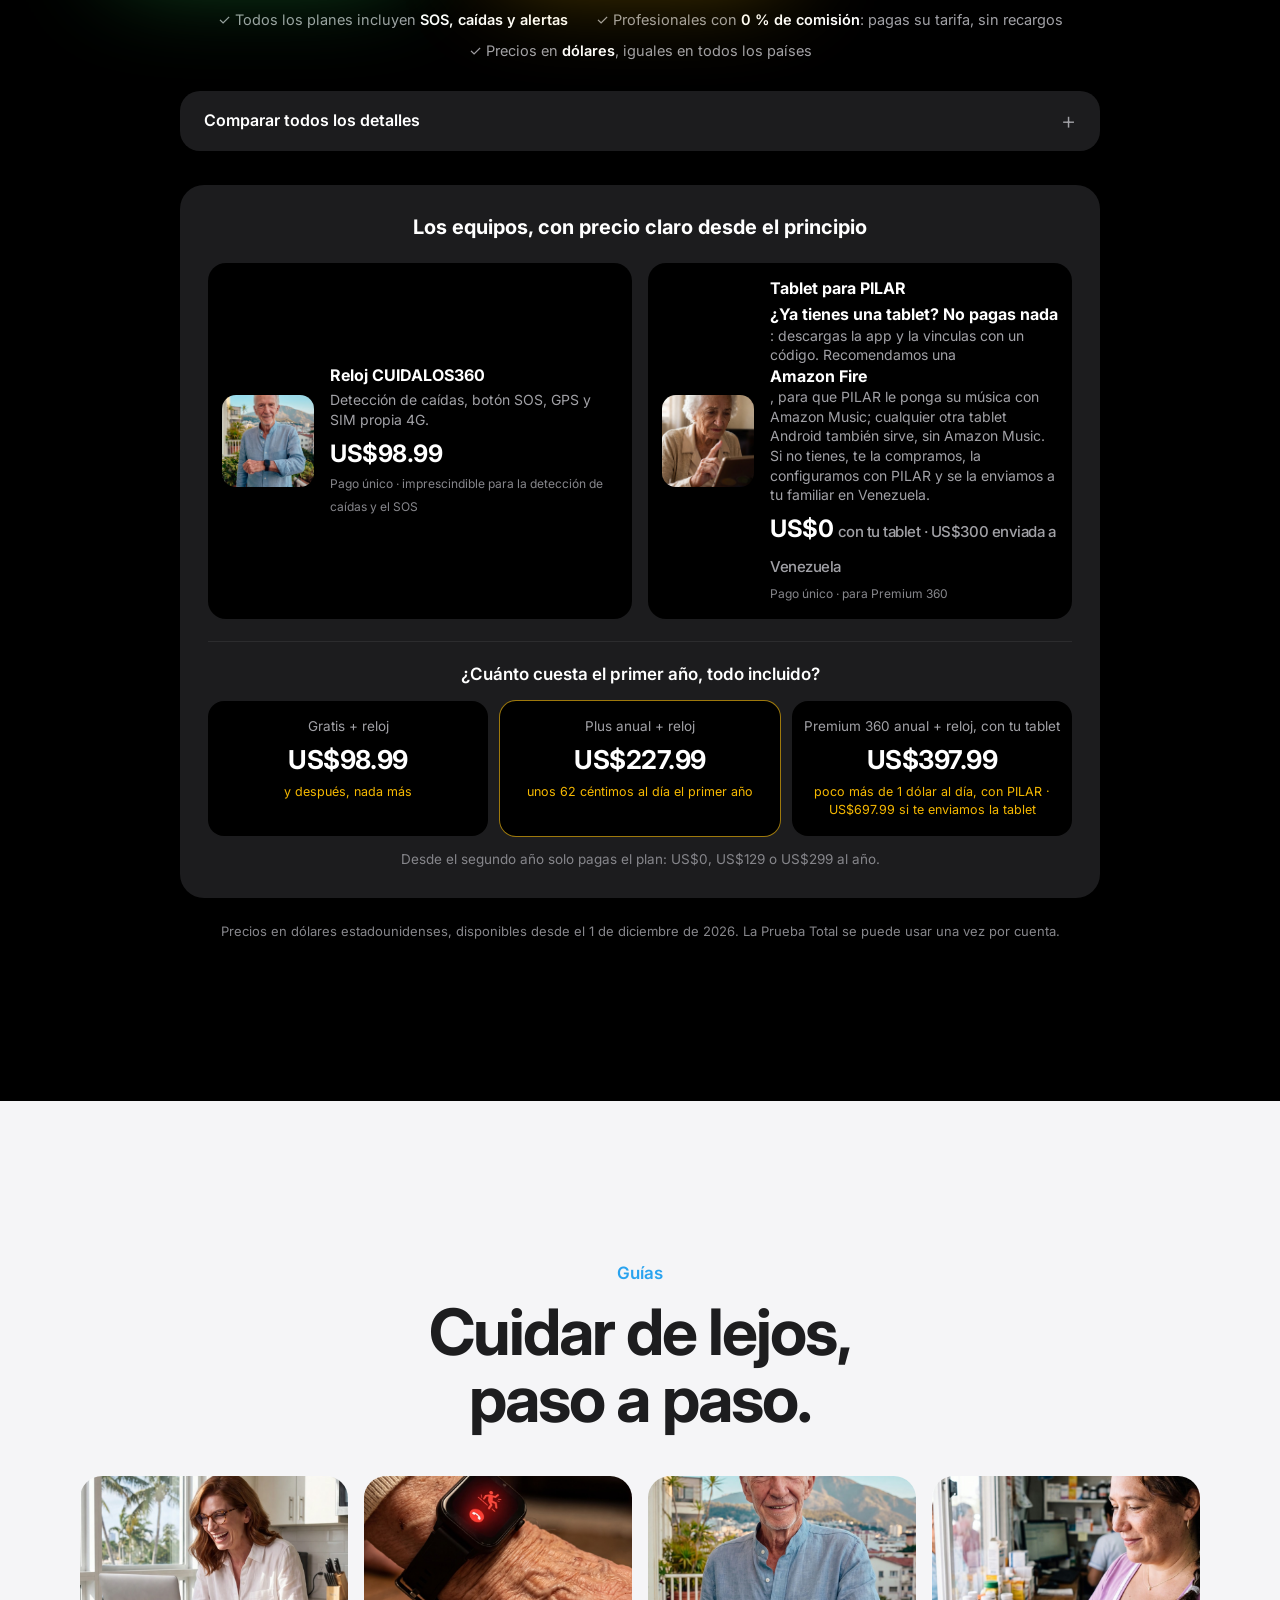
==== commit cd29f0b3: "Un solo WhatsApp: Mary (+58 424) Co-Authored-By: Claude Opus 5.5 <noreply@anthropic.com>" ====
--- a/index.html
+++ b/index.html
@@ -437,7 +437,7 @@
 footer .row{display:flex;flex-wrap:wrap;justify-content:space-between;gap:12px;border-top:1px solid var(--line);padding-top:16px}
 footer a:hover{text-decoration:underline}
 </style>
-<script type="application/ld+json">[{"@context": "https://schema.org", "@type": "Organization", "@id": "https://cuidalos360.com/#org", "name": "CUIDALOS360", "url": "https://cuidalos360.com/", "logo": "https://cuidalos360.com/img/logo.png", "email": "informacion@cuidalos360.com", "slogan": "Cuida a tus padres aunque vivas lejos", "sameAs": ["https://www.instagram.com/cuidalos360/"], "contactPoint": [{"@type": "ContactPoint", "telephone": "+34-675-156-184", "contactType": "customer service", "areaServed": ["ES", "US", "EU"], "availableLanguage": "es"}, {"@type": "ContactPoint", "telephone": "+58-424-176-8331", "contactType": "customer service", "areaServed": ["VE", "CO", "PE", "EC", "AR", "CL", "PA", "MX"], "availableLanguage": "es"}]}, {"@context": "https://schema.org", "@type": "SoftwareApplication", "name": "CUIDALOS360", "applicationCategory": "HealthApplication", "operatingSystem": "iOS, Android", "url": "https://cuidalos360.com/", "publisher": {"@id": "https://cuidalos360.com/#org"}, "description": "Teleasistencia y cuidado de mayores a distancia: reloj con detección de caídas, tablet con asistente de IA (PILAR), pastillero, videoconsultas y marketplace de profesionales con 0 % de comisión.", "inLanguage": "es", "offers": [{"@type": "Offer", "name": "Gratis", "price": "0", "priceCurrency": "USD"}, {"@type": "Offer", "name": "Plus", "price": "12.99", "priceCurrency": "USD"}, {"@type": "Offer", "name": "Premium 360", "price": "29.99", "priceCurrency": "USD"}]}, {"@context": "https://schema.org", "@type": "FAQPage", "mainEntity": [{"@type": "Question", "name": "¿Mis padres tienen que saber de tecnología?", "acceptedAnswer": {"@type": "Answer", "text": "No. La tablet tiene siete botones grandes y no pide contraseñas. Tú la configuras desde lejos con un código de 8 cifras, y si les cuesta tocar la pantalla, pueden hablar con PILAR."}}, {"@type": "Question", "name": "¿En qué países funciona?", "acceptedAnswer": {"@type": "Answer", "text": "La familia puede estar en cualquier país: España, EE. UU., Colombia, Chile, Perú, Argentina, Panamá, México… Tus padres pueden estar en Venezuela o en cualquier país de Latinoamérica."}}, {"@type": "Question", "name": "¿Qué pasa si el reloj se queda sin batería?", "acceptedAnswer": {"@type": "Answer", "text": "Llega un aviso que dice qué hacer («ponlo a cargar»). La cuidadora lo resuelve y lo marca como visto, y el reloj sigue cuidando: caídas, tensión y ubicación."}}, {"@type": "Question", "name": "¿Cuánto cobra CUIDALOS360 a los profesionales?", "acceptedAnswer": {"@type": "Answer", "text": "0% de comisión. Cada profesional pone su tarifa y la familia le paga directamente. Los profesionales solo pagan su plan, desde US$0.99 al mes, con 60 días gratis."}}, {"@type": "Question", "name": "¿Cuándo puedo empezar?", "acceptedAnswer": {"@type": "Answer", "text": "El lanzamiento es el 1 de diciembre de 2026. Escríbenos por WhatsApp y te avisamos de los primeros."}}]}]</script>
+<script type="application/ld+json">[{"@context": "https://schema.org", "@type": "Organization", "@id": "https://cuidalos360.com/#org", "name": "CUIDALOS360", "url": "https://cuidalos360.com/", "logo": "https://cuidalos360.com/img/logo.png", "email": "informacion@cuidalos360.com", "slogan": "Cuida a tus padres aunque vivas lejos", "sameAs": ["https://www.instagram.com/cuidalos360/"], "contactPoint": [{"@type": "ContactPoint", "telephone": "+58-424-176-8331", "contactType": "customer service", "areaServed": ["ES", "US", "EU", "VE", "CO", "PE", "EC", "AR", "CL", "PA", "MX"], "availableLanguage": "es"}]}, {"@context": "https://schema.org", "@type": "SoftwareApplication", "name": "CUIDALOS360", "applicationCategory": "HealthApplication", "operatingSystem": "iOS, Android", "url": "https://cuidalos360.com/", "publisher": {"@id": "https://cuidalos360.com/#org"}, "description": "Teleasistencia y cuidado de mayores a distancia: reloj con detección de caídas, tablet con asistente de IA (PILAR), pastillero, videoconsultas y marketplace de profesionales con 0 % de comisión.", "inLanguage": "es", "offers": [{"@type": "Offer", "name": "Gratis", "price": "0", "priceCurrency": "USD"}, {"@type": "Offer", "name": "Plus", "price": "12.99", "priceCurrency": "USD"}, {"@type": "Offer", "name": "Premium 360", "price": "29.99", "priceCurrency": "USD"}]}, {"@context": "https://schema.org", "@type": "FAQPage", "mainEntity": [{"@type": "Question", "name": "¿Mis padres tienen que saber de tecnología?", "acceptedAnswer": {"@type": "Answer", "text": "No. La tablet tiene siete botones grandes y no pide contraseñas. Tú la configuras desde lejos con un código de 8 cifras, y si les cuesta tocar la pantalla, pueden hablar con PILAR."}}, {"@type": "Question", "name": "¿En qué países funciona?", "acceptedAnswer": {"@type": "Answer", "text": "La familia puede estar en cualquier país: España, EE. UU., Colombia, Chile, Perú, Argentina, Panamá, México… Tus padres pueden estar en Venezuela o en cualquier país de Latinoamérica."}}, {"@type": "Question", "name": "¿Qué pasa si el reloj se queda sin batería?", "acceptedAnswer": {"@type": "Answer", "text": "Llega un aviso que dice qué hacer («ponlo a cargar»). La cuidadora lo resuelve y lo marca como visto, y el reloj sigue cuidando: caídas, tensión y ubicación."}}, {"@type": "Question", "name": "¿Cuánto cobra CUIDALOS360 a los profesionales?", "acceptedAnswer": {"@type": "Answer", "text": "0% de comisión. Cada profesional pone su tarifa y la familia le paga directamente. Los profesionales solo pagan su plan, desde US$0.99 al mes, con 60 días gratis."}}, {"@type": "Question", "name": "¿Cuándo puedo empezar?", "acceptedAnswer": {"@type": "Answer", "text": "El lanzamiento es el 1 de diciembre de 2026. Escríbenos por WhatsApp y te avisamos de los primeros."}}]}]</script>
 </head>
 <body>
 
@@ -874,15 +874,11 @@
       <button class="btn btn-gold" type="submit">Quiero ser de los primeros</button>
       <p class="msg" id="wlmsg" role="status"></p>
     </form>
-    <p class="or rv">¿Prefieres hablar con nosotros? Escríbenos por WhatsApp:</p>
+    <p class="or rv">¿Prefieres hablar ya? Mary te responde por WhatsApp, de día o de noche:</p>
     <div class="wa" style="margin-top:18px">
-      <a class="rv" href="https://wa.me/34675156184?text=Hola%2C%20quiero%20saber%20m%C3%A1s%20de%20CUIDALOS360" target="_blank" rel="noopener">
+      <a class="rv" href="https://wa.me/584241768331?text=Hola%2C%20quiero%20saber%20m%C3%A1s%20de%20CUIDALOS360" target="_blank" rel="noopener">
         <svg viewBox="0 0 32 32"><circle cx="16" cy="16" r="16" fill="#25D366"/><path fill="#fff" d="M22.6 9.4A9.2 9.2 0 0 0 8 20.5L6.8 25l4.6-1.2a9.2 9.2 0 0 0 13.9-7.9c0-2.5-1-4.8-2.7-6.5zm-6.5 14.1c-1.4 0-2.7-.4-3.9-1.1l-.3-.2-2.7.7.7-2.6-.2-.3a7.6 7.6 0 1 1 6.4 3.5zm4.2-5.7c-.2-.1-1.4-.7-1.6-.8-.2-.1-.4-.1-.5.1l-.7.9c-.1.2-.3.2-.5.1a6.2 6.2 0 0 1-3.1-2.7c-.2-.4.2-.4.7-1.3.1-.2 0-.3 0-.4l-.7-1.7c-.2-.5-.4-.4-.5-.4h-.5a.9.9 0 0 0-.7.3c-.2.3-.9.9-.9 2.2s.9 2.5 1 2.7c.1.2 1.8 2.8 4.4 3.9 1.6.7 2.3.8 3.1.6.5-.1 1.4-.6 1.6-1.1.2-.6.2-1 .1-1.1l-.6-.3z"/></svg>
-        <div><b>+34 675 156 184</b><small>España, Europa y EE. UU.</small></div>
-      </a>
-      <a class="rv d1" href="https://wa.me/584241768331?text=Hola%2C%20quiero%20saber%20m%C3%A1s%20de%20CUIDALOS360" target="_blank" rel="noopener">
-        <svg viewBox="0 0 32 32"><circle cx="16" cy="16" r="16" fill="#25D366"/><path fill="#fff" d="M22.6 9.4A9.2 9.2 0 0 0 8 20.5L6.8 25l4.6-1.2a9.2 9.2 0 0 0 13.9-7.9c0-2.5-1-4.8-2.7-6.5zm-6.5 14.1c-1.4 0-2.7-.4-3.9-1.1l-.3-.2-2.7.7.7-2.6-.2-.3a7.6 7.6 0 1 1 6.4 3.5zm4.2-5.7c-.2-.1-1.4-.7-1.6-.8-.2-.1-.4-.1-.5.1l-.7.9c-.1.2-.3.2-.5.1a6.2 6.2 0 0 1-3.1-2.7c-.2-.4.2-.4.7-1.3.1-.2 0-.3 0-.4l-.7-1.7c-.2-.5-.4-.4-.5-.4h-.5a.9.9 0 0 0-.7.3c-.2.3-.9.9-.9 2.2s.9 2.5 1 2.7c.1.2 1.8 2.8 4.4 3.9 1.6.7 2.3.8 3.1.6.5-.1 1.4-.6 1.6-1.1.2-.6.2-1 .1-1.1l-.6-.3z"/></svg>
-        <div><b>+58 424 176 8331</b><small>Venezuela y Latinoamérica</small></div>
+        <div><b>Habla con Mary · +58 424 176 8331</b><small>Te responde al momento, desde cualquier país</small></div>
       </a>
     </div>
     <p class="rv" style="margin-top:28px;color:#86868b">o escríbenos a <a class="link" style="font-size:inherit" href="mailto:informacion@cuidalos360.com">informacion@cuidalos360.com</a></p>
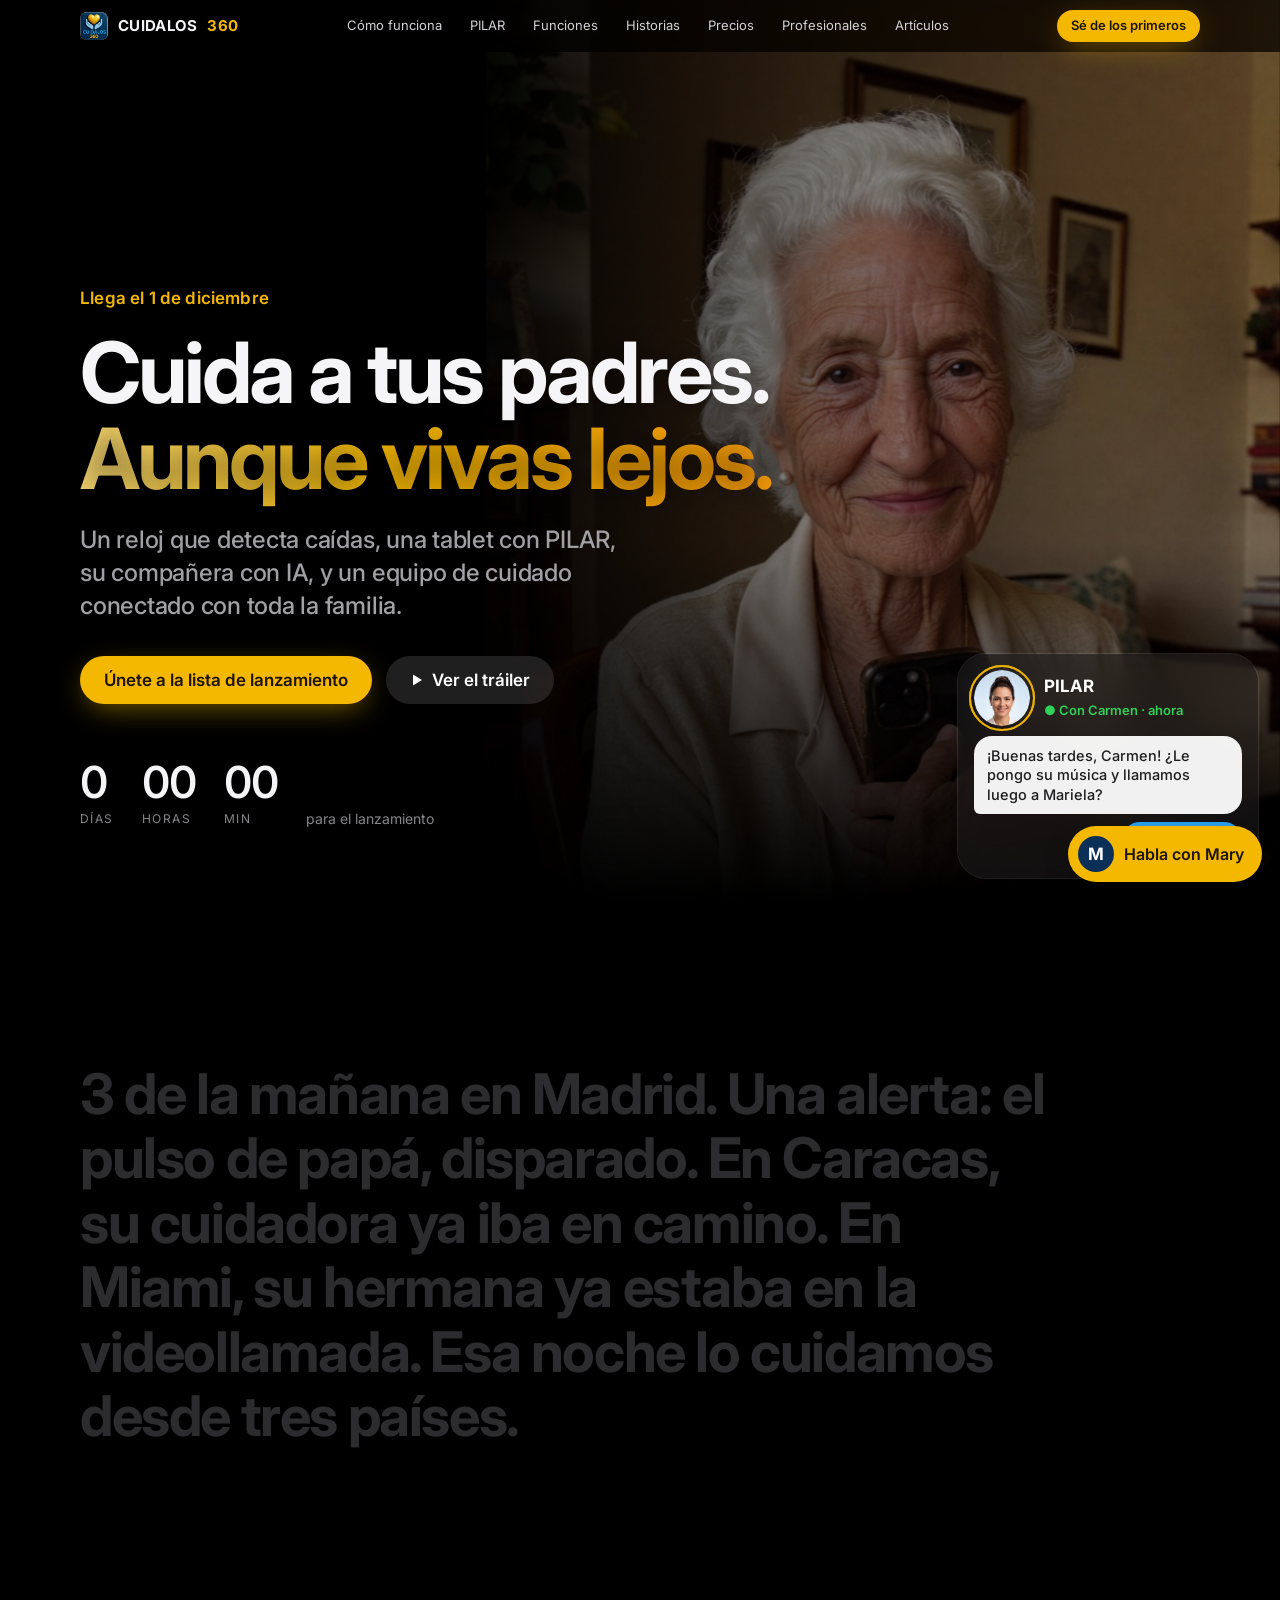
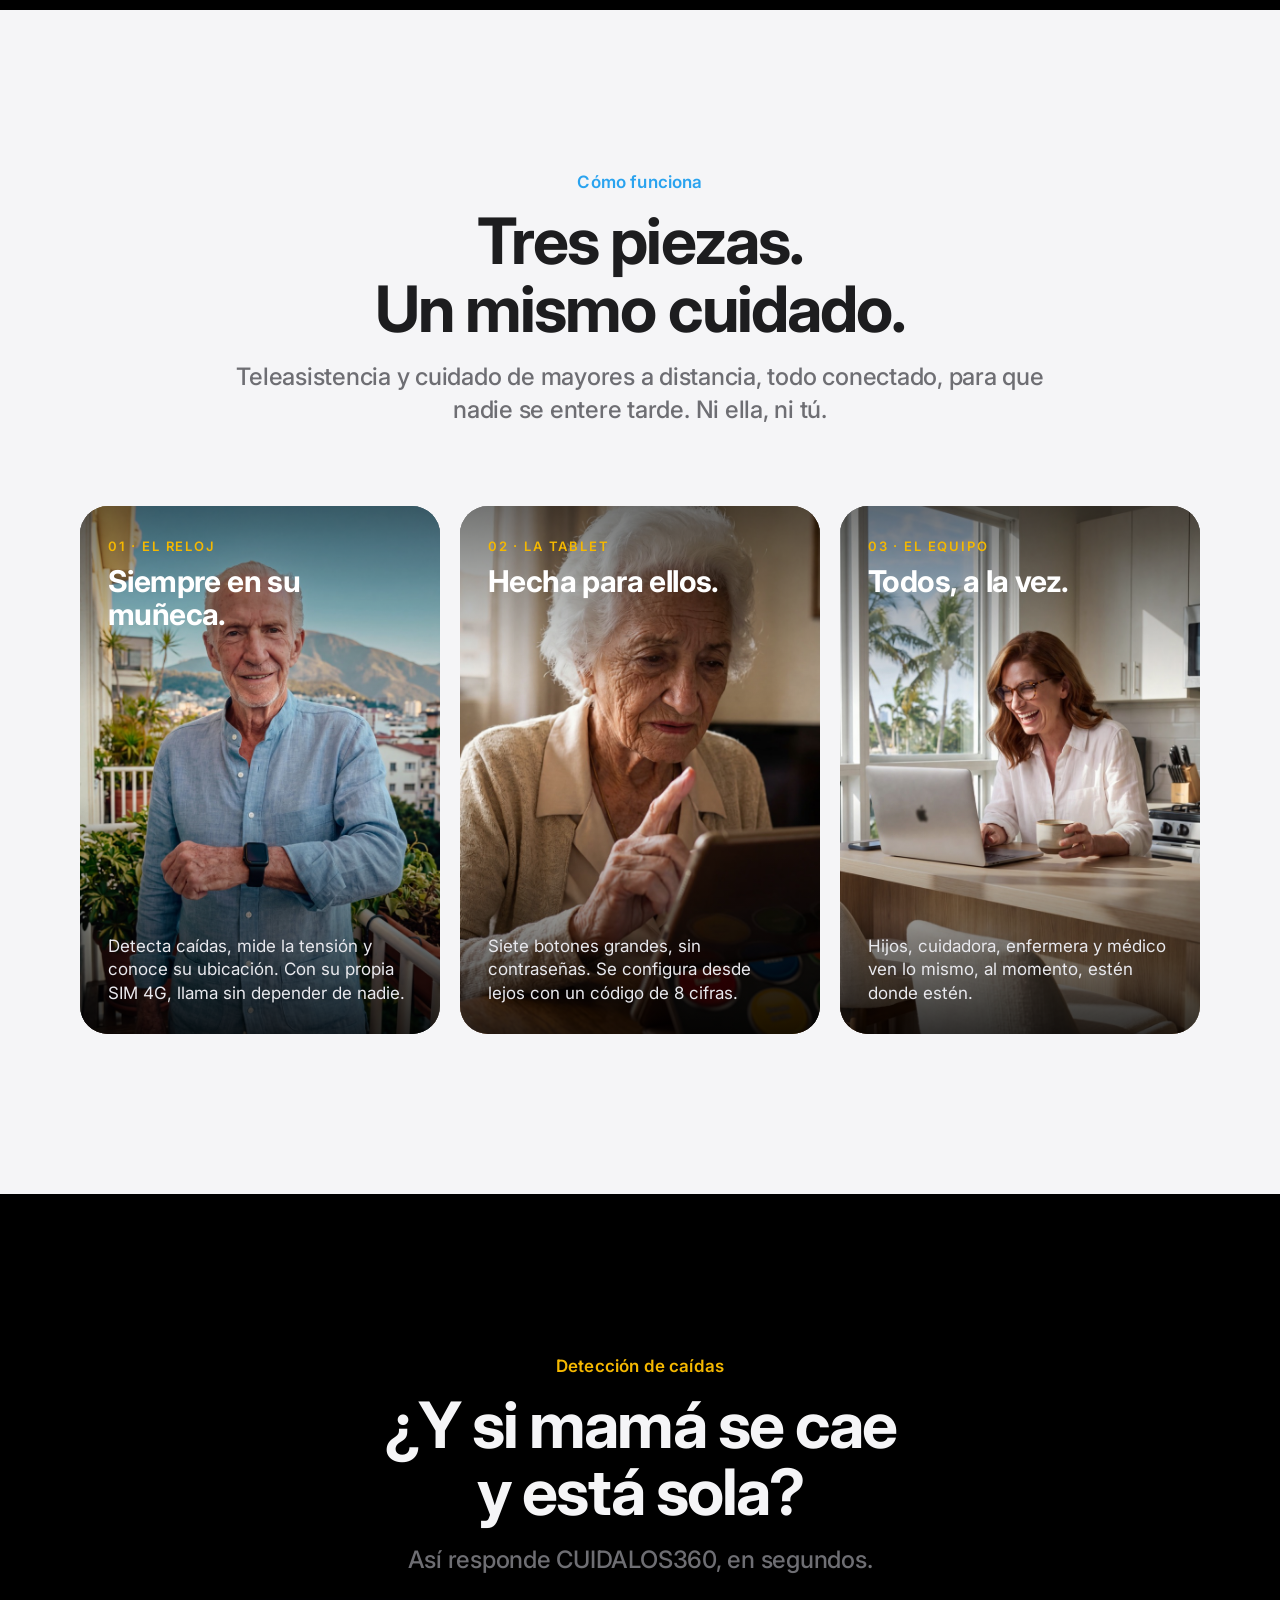
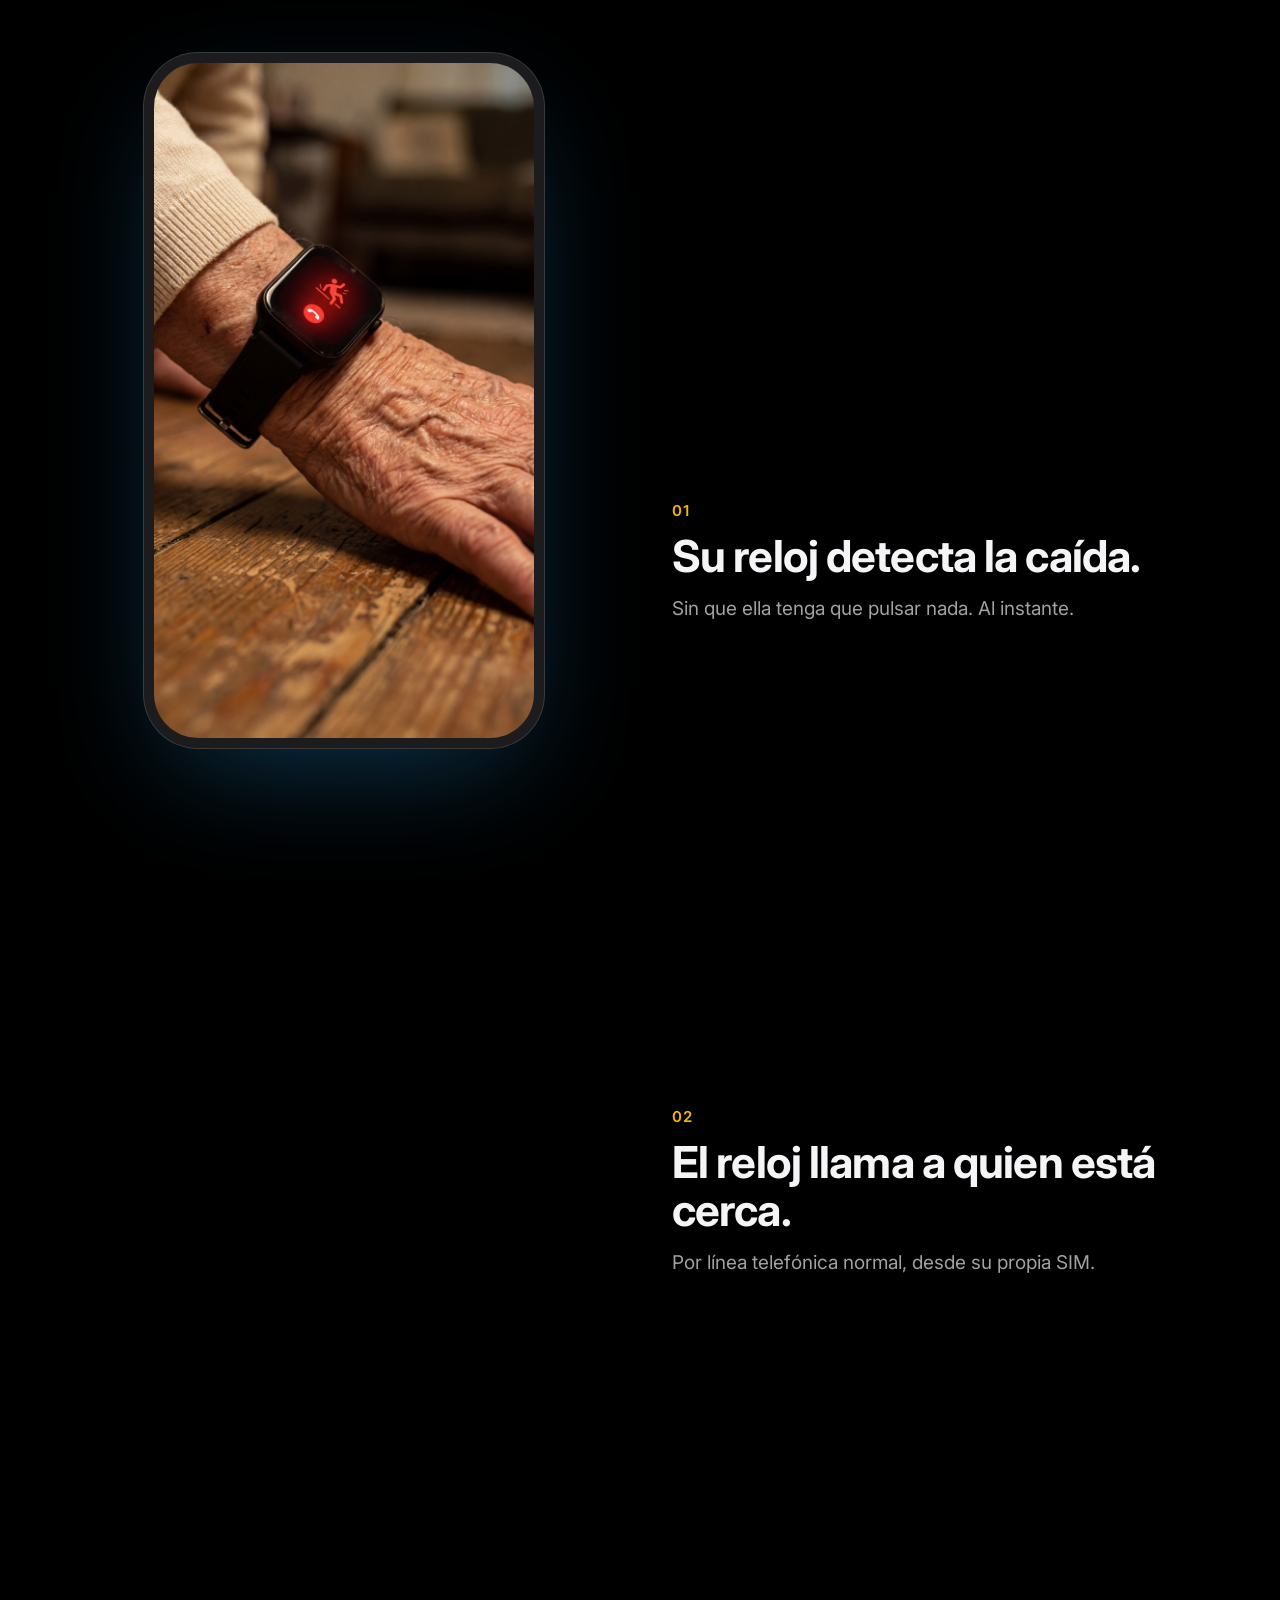
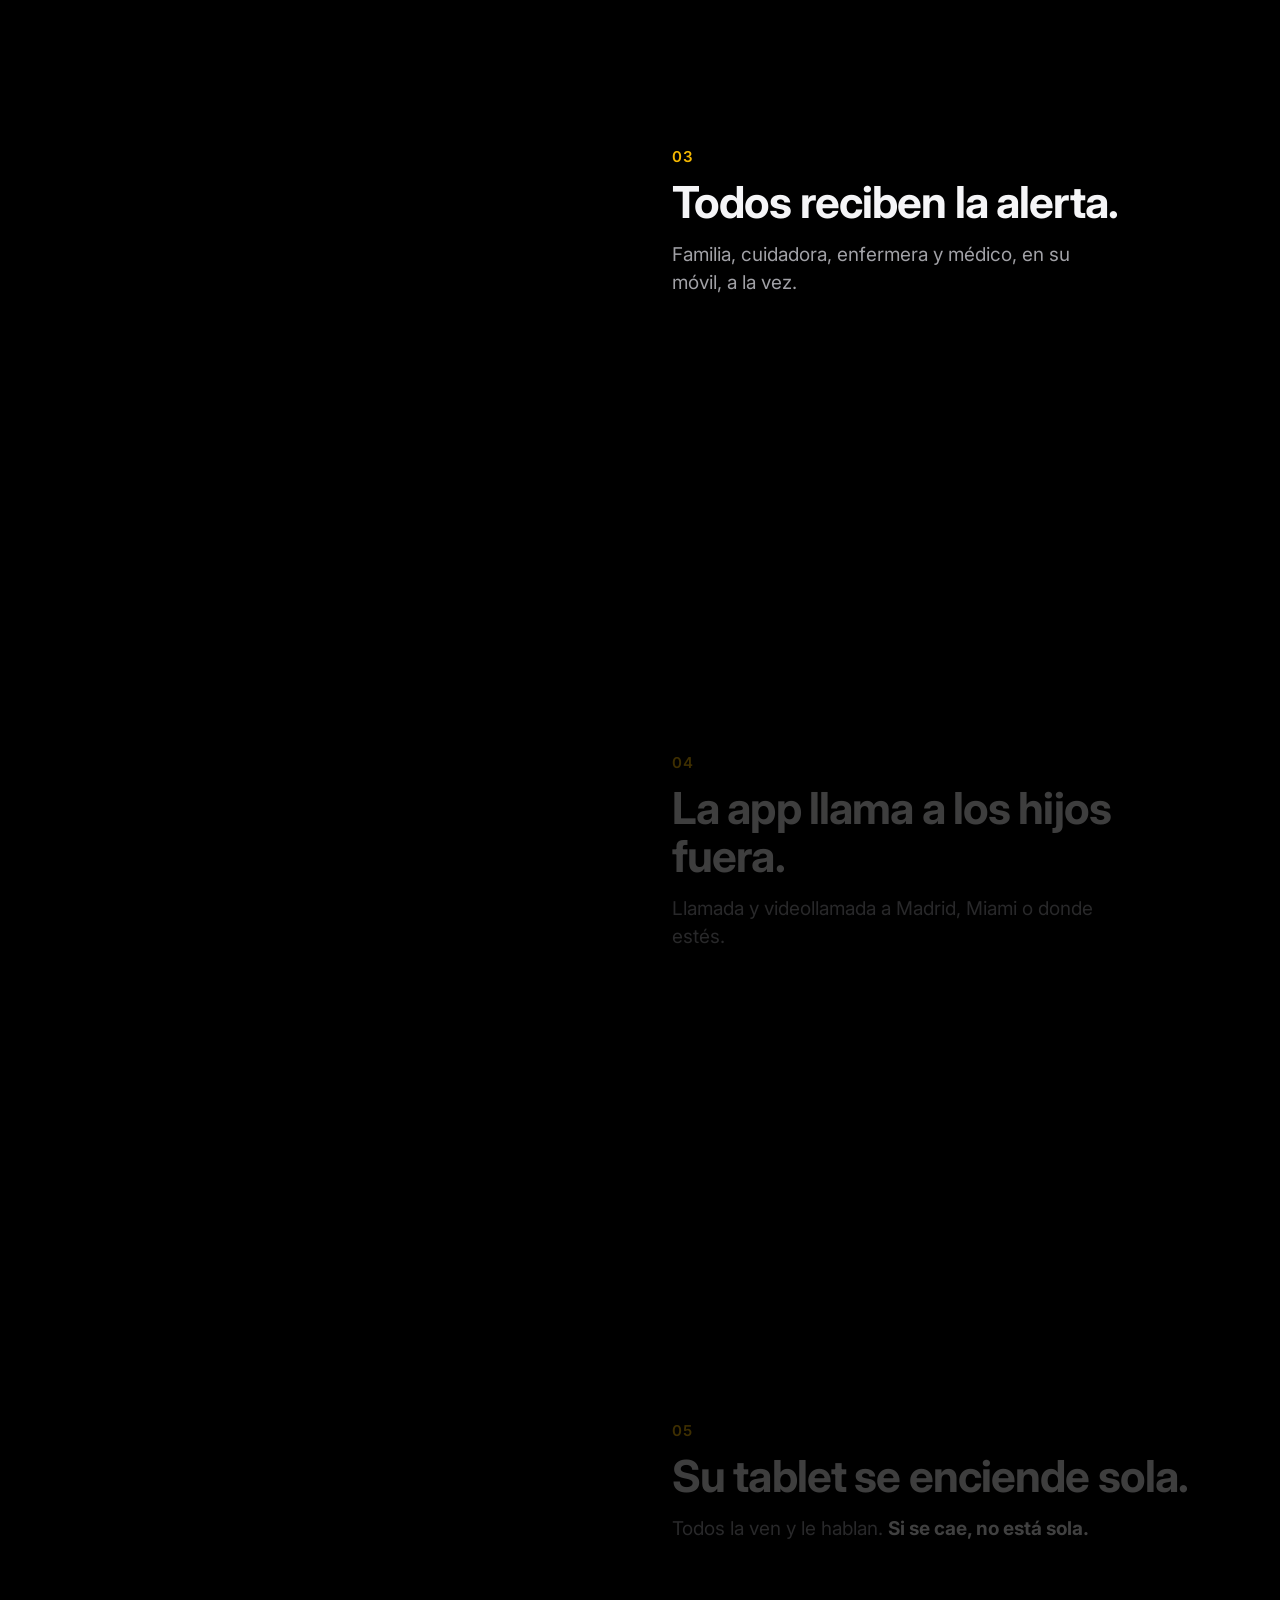
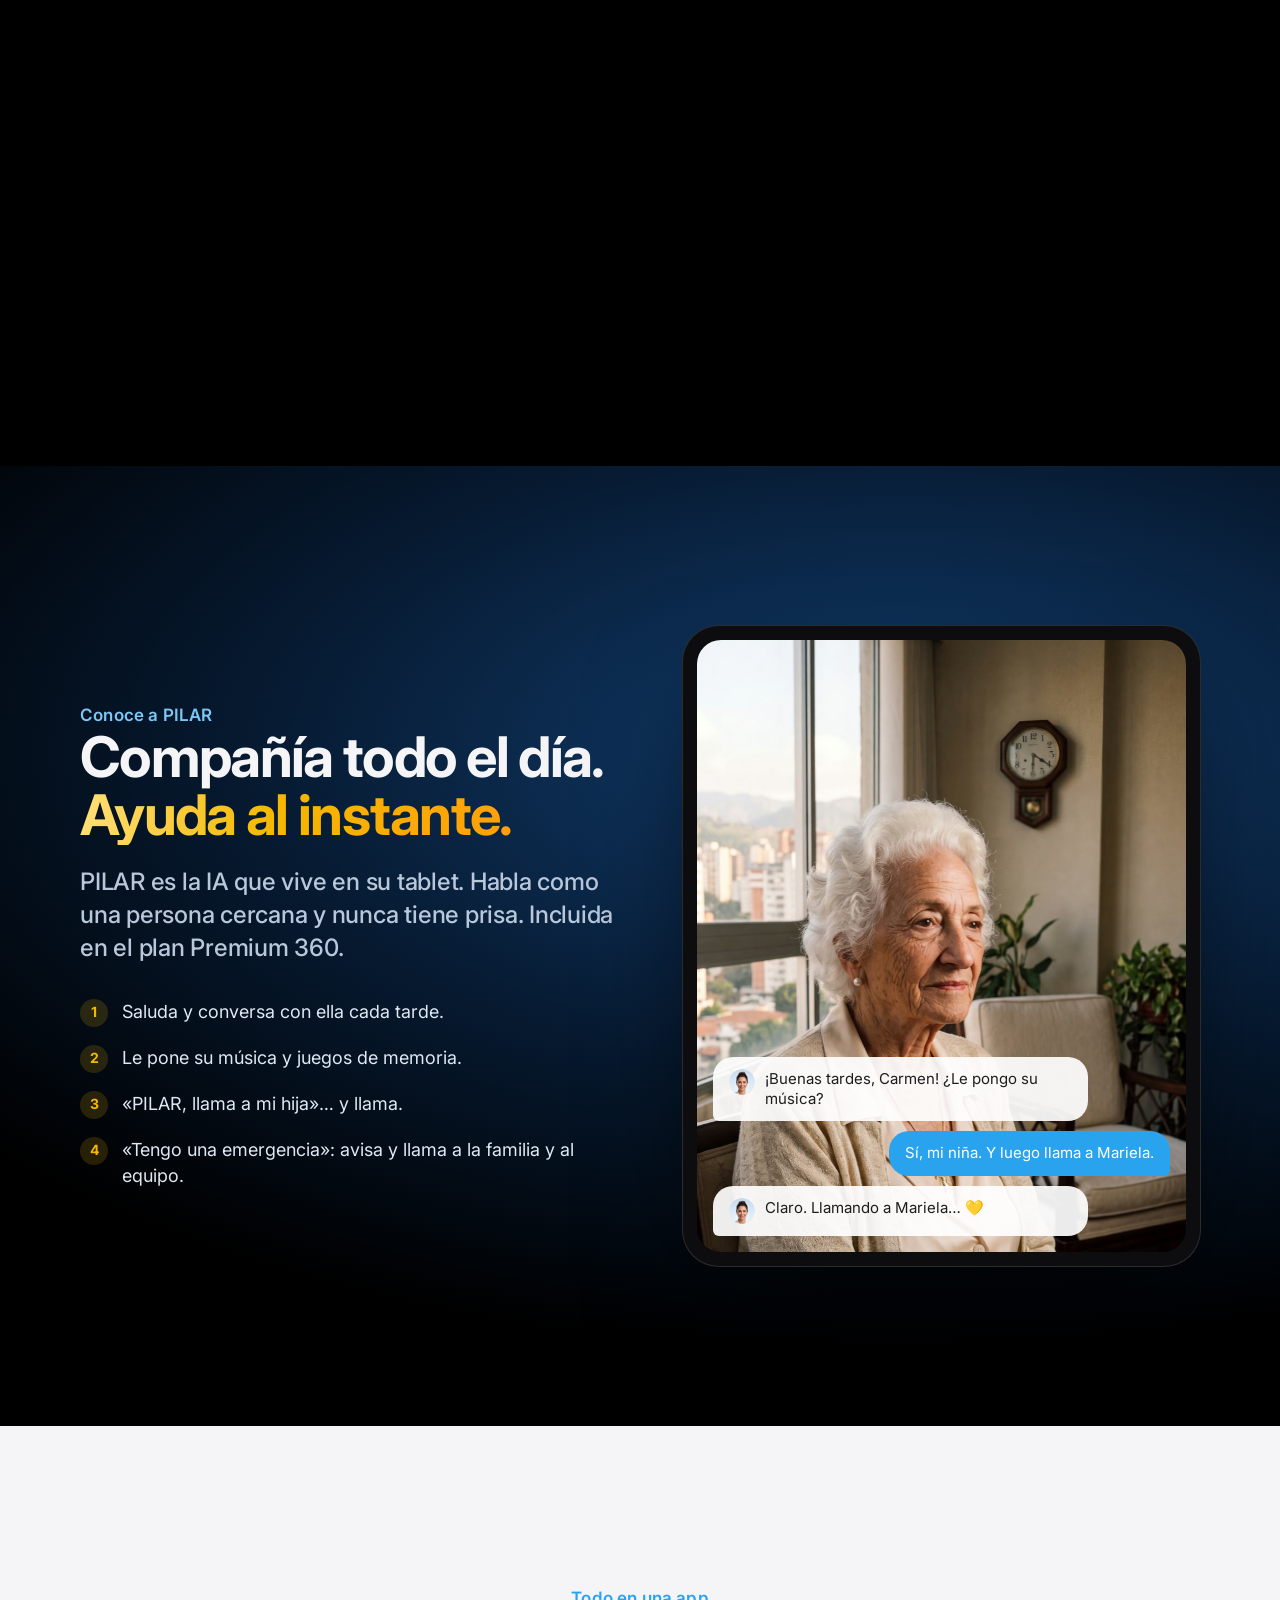
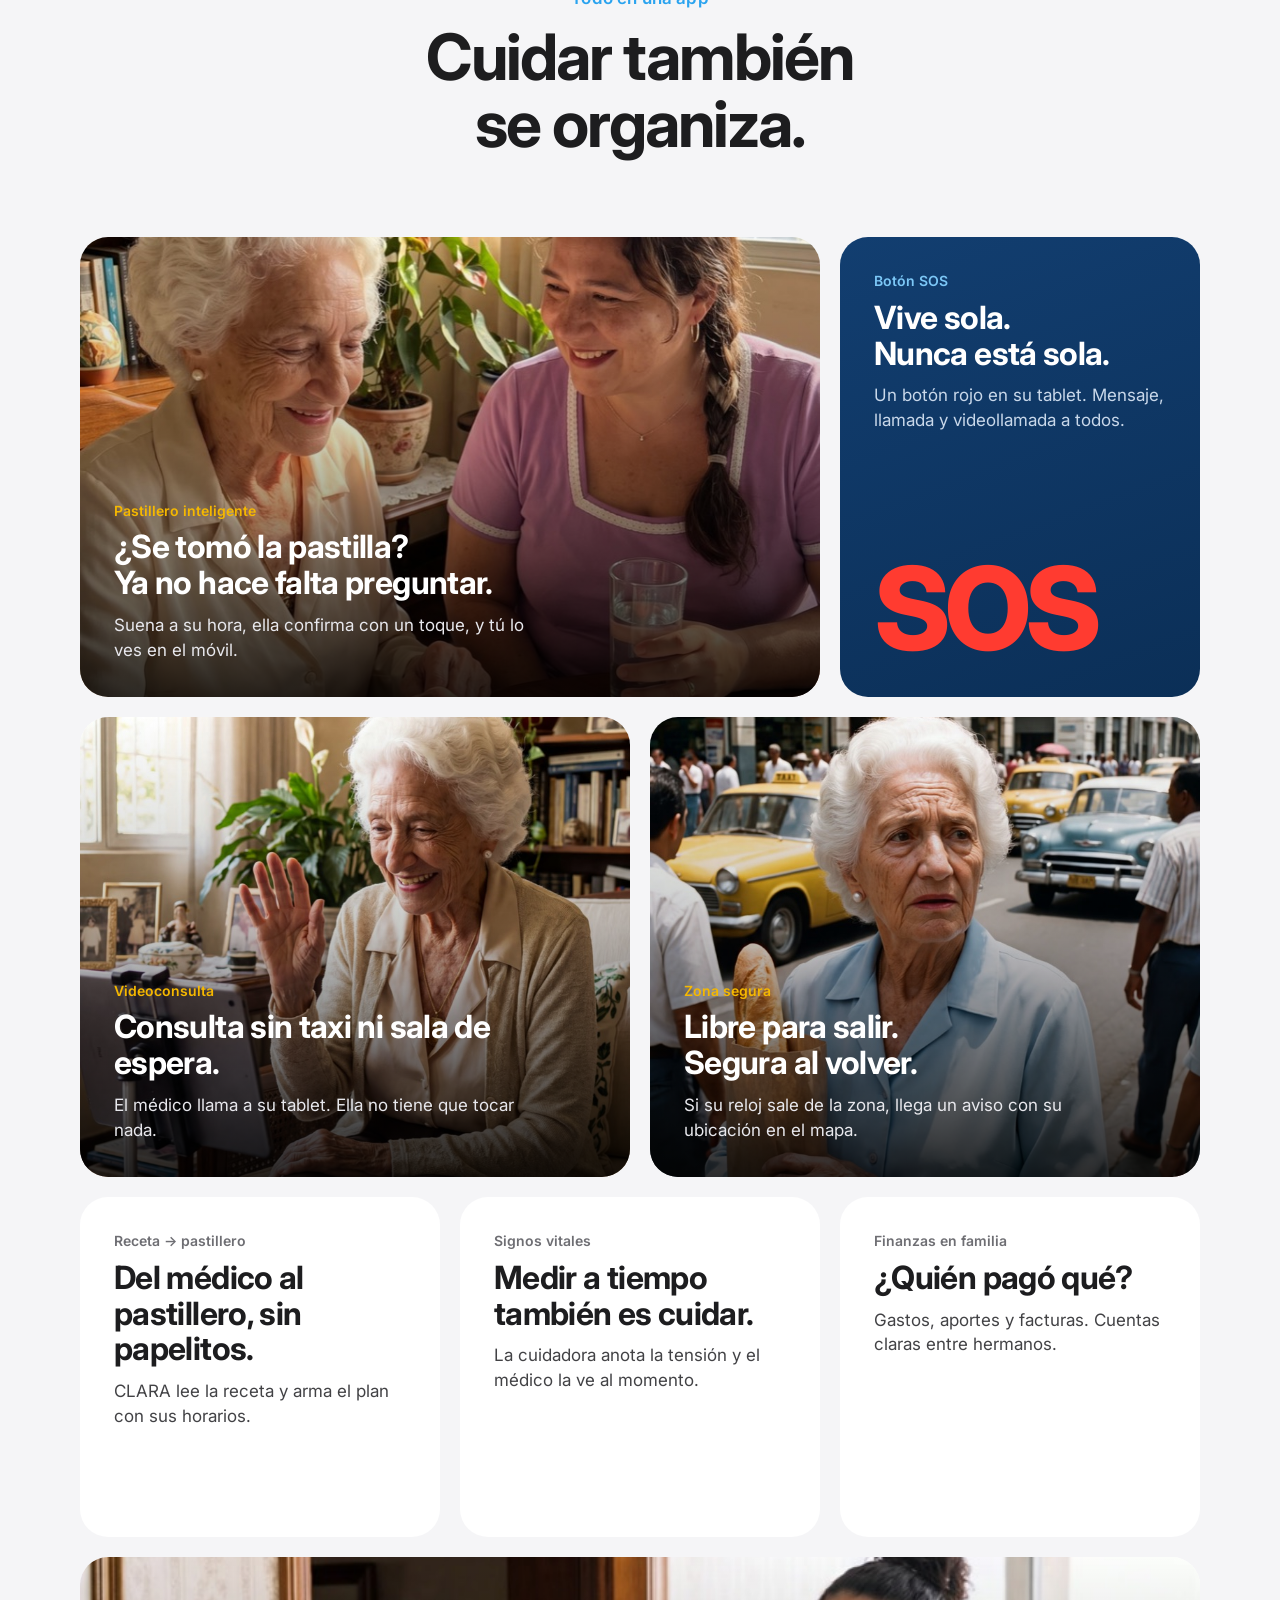
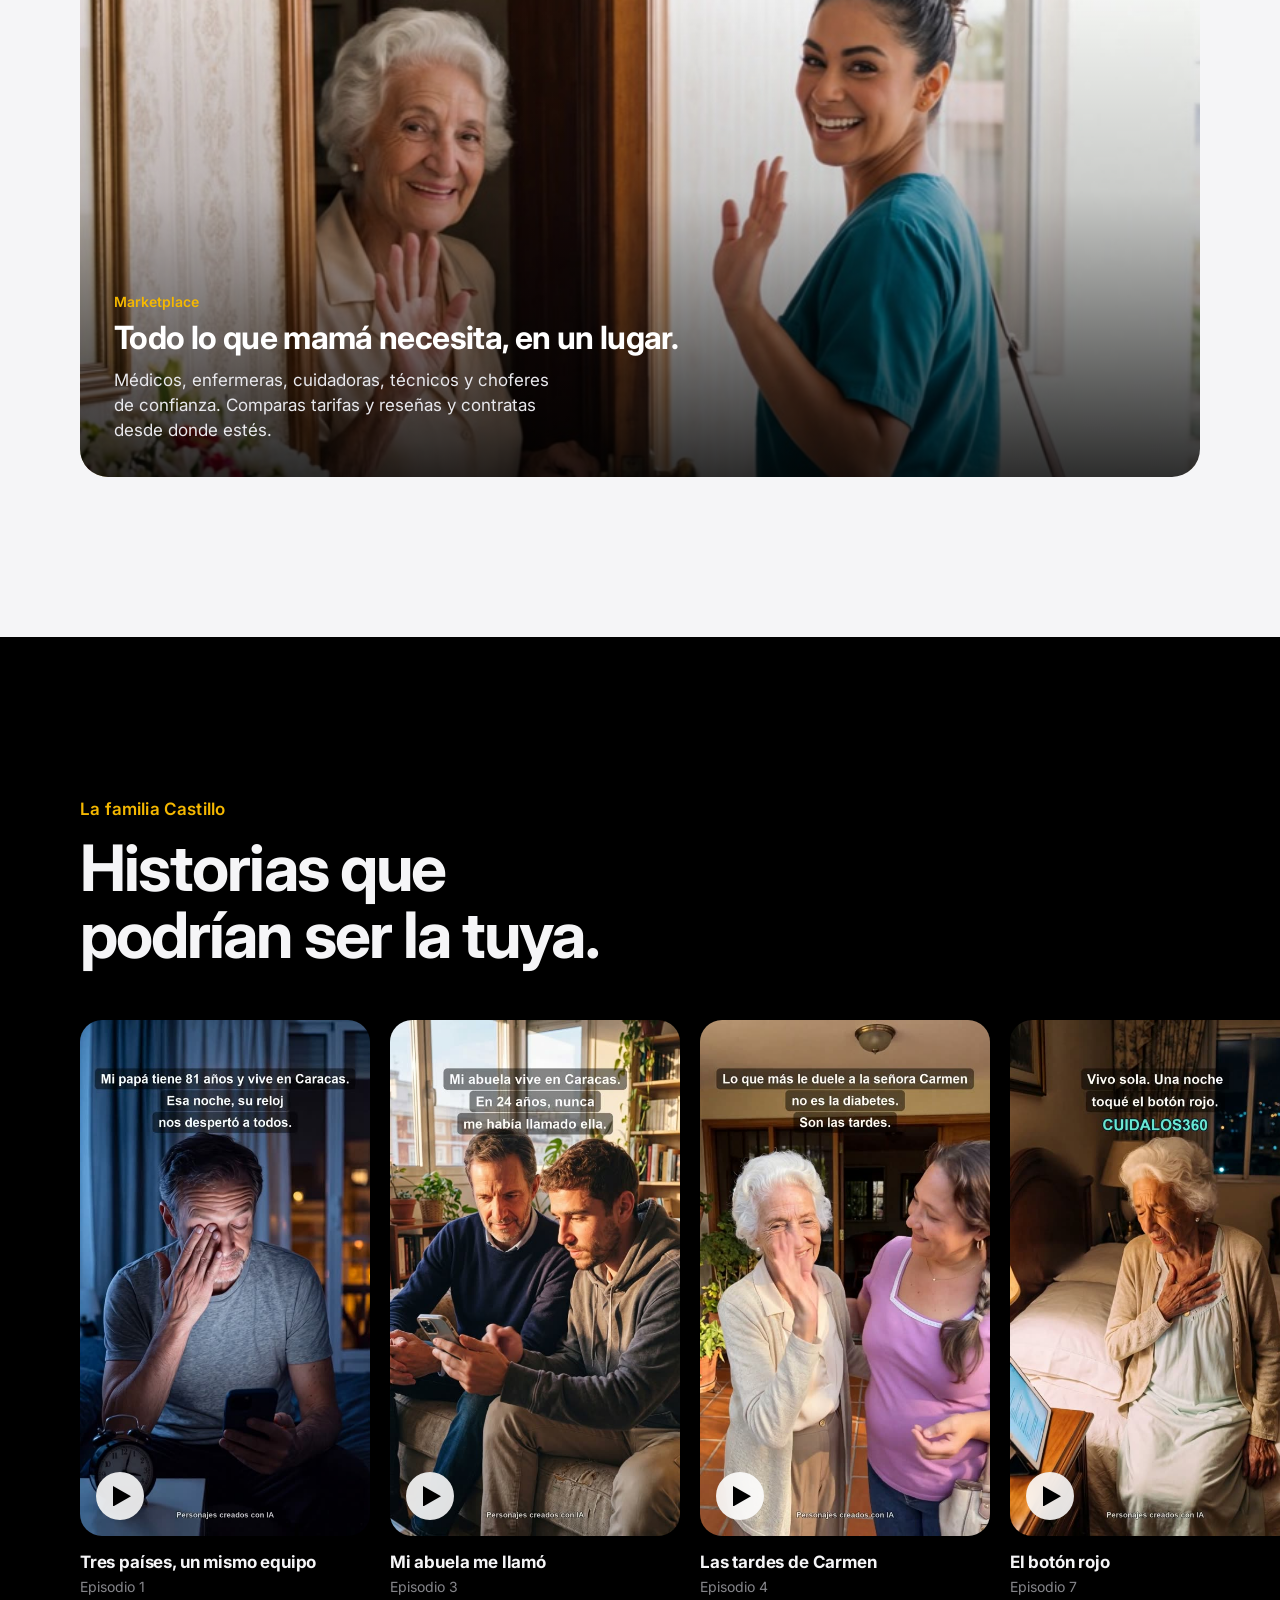
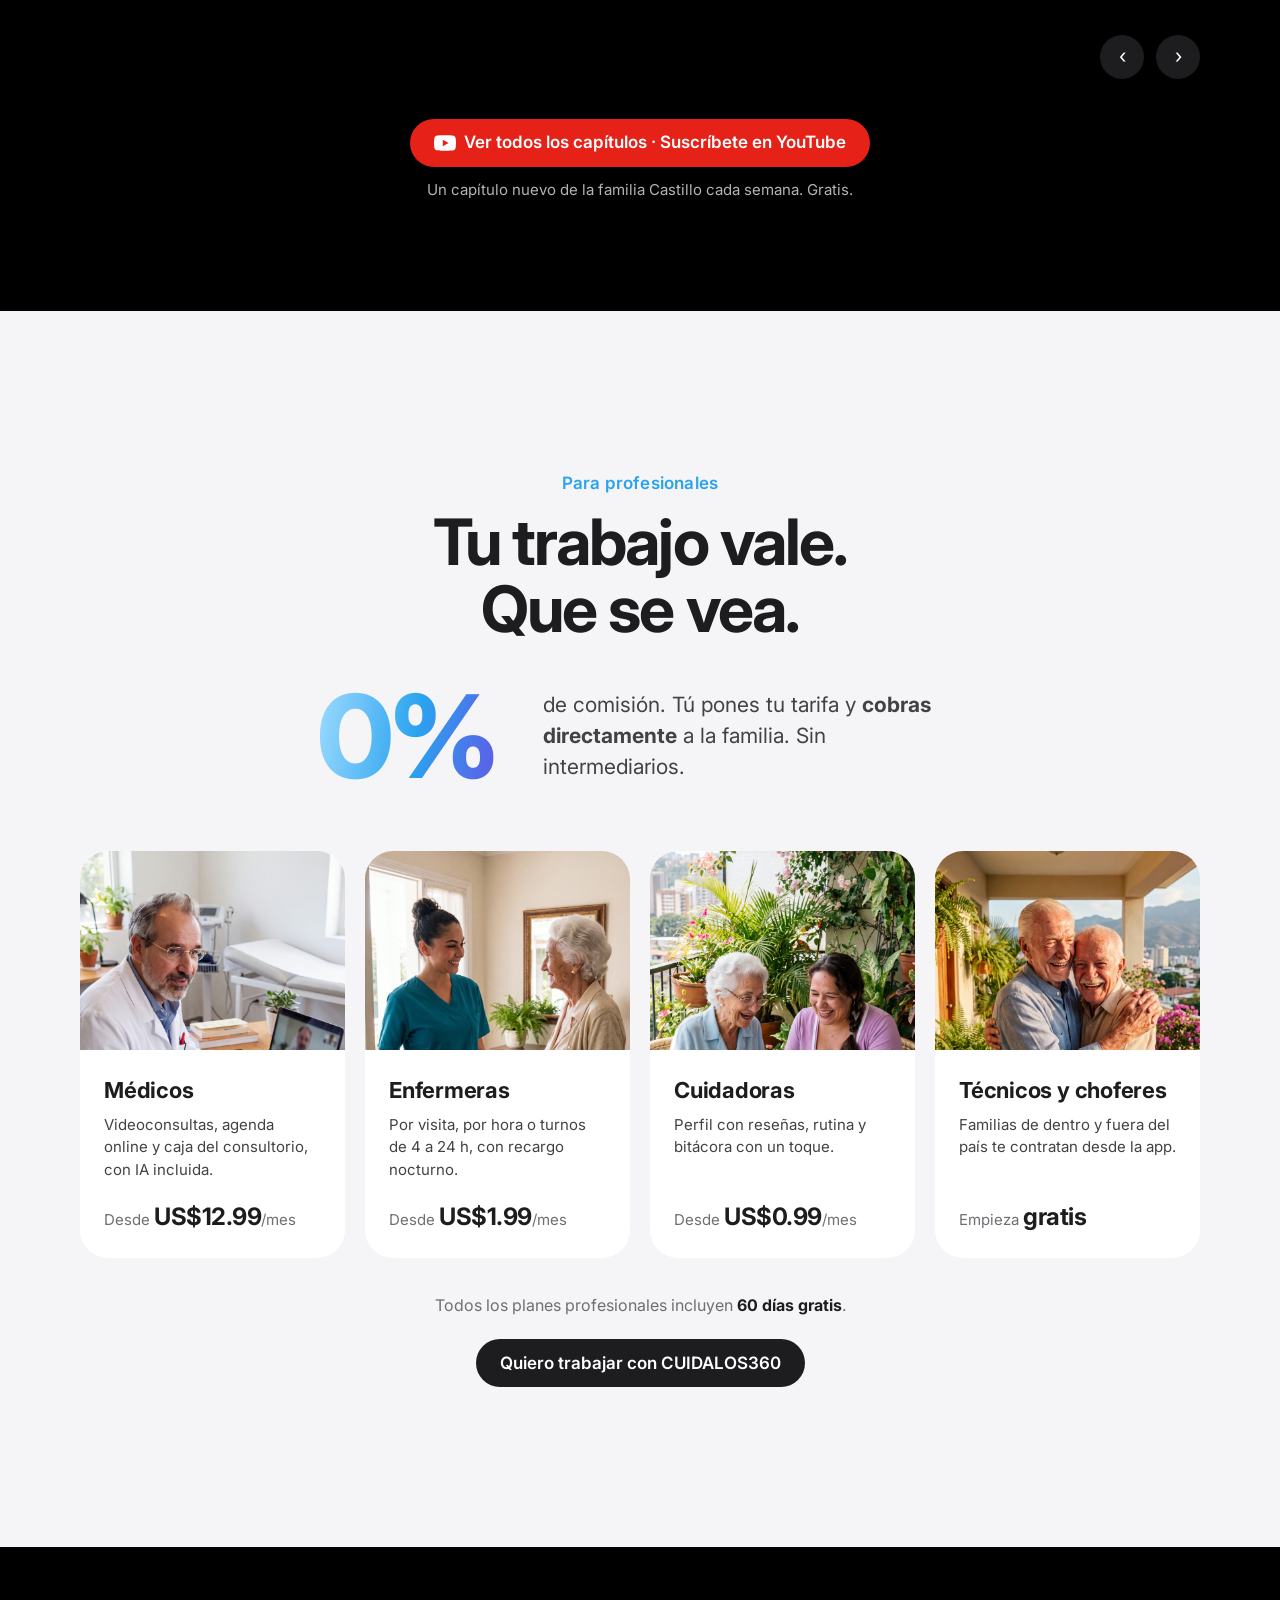
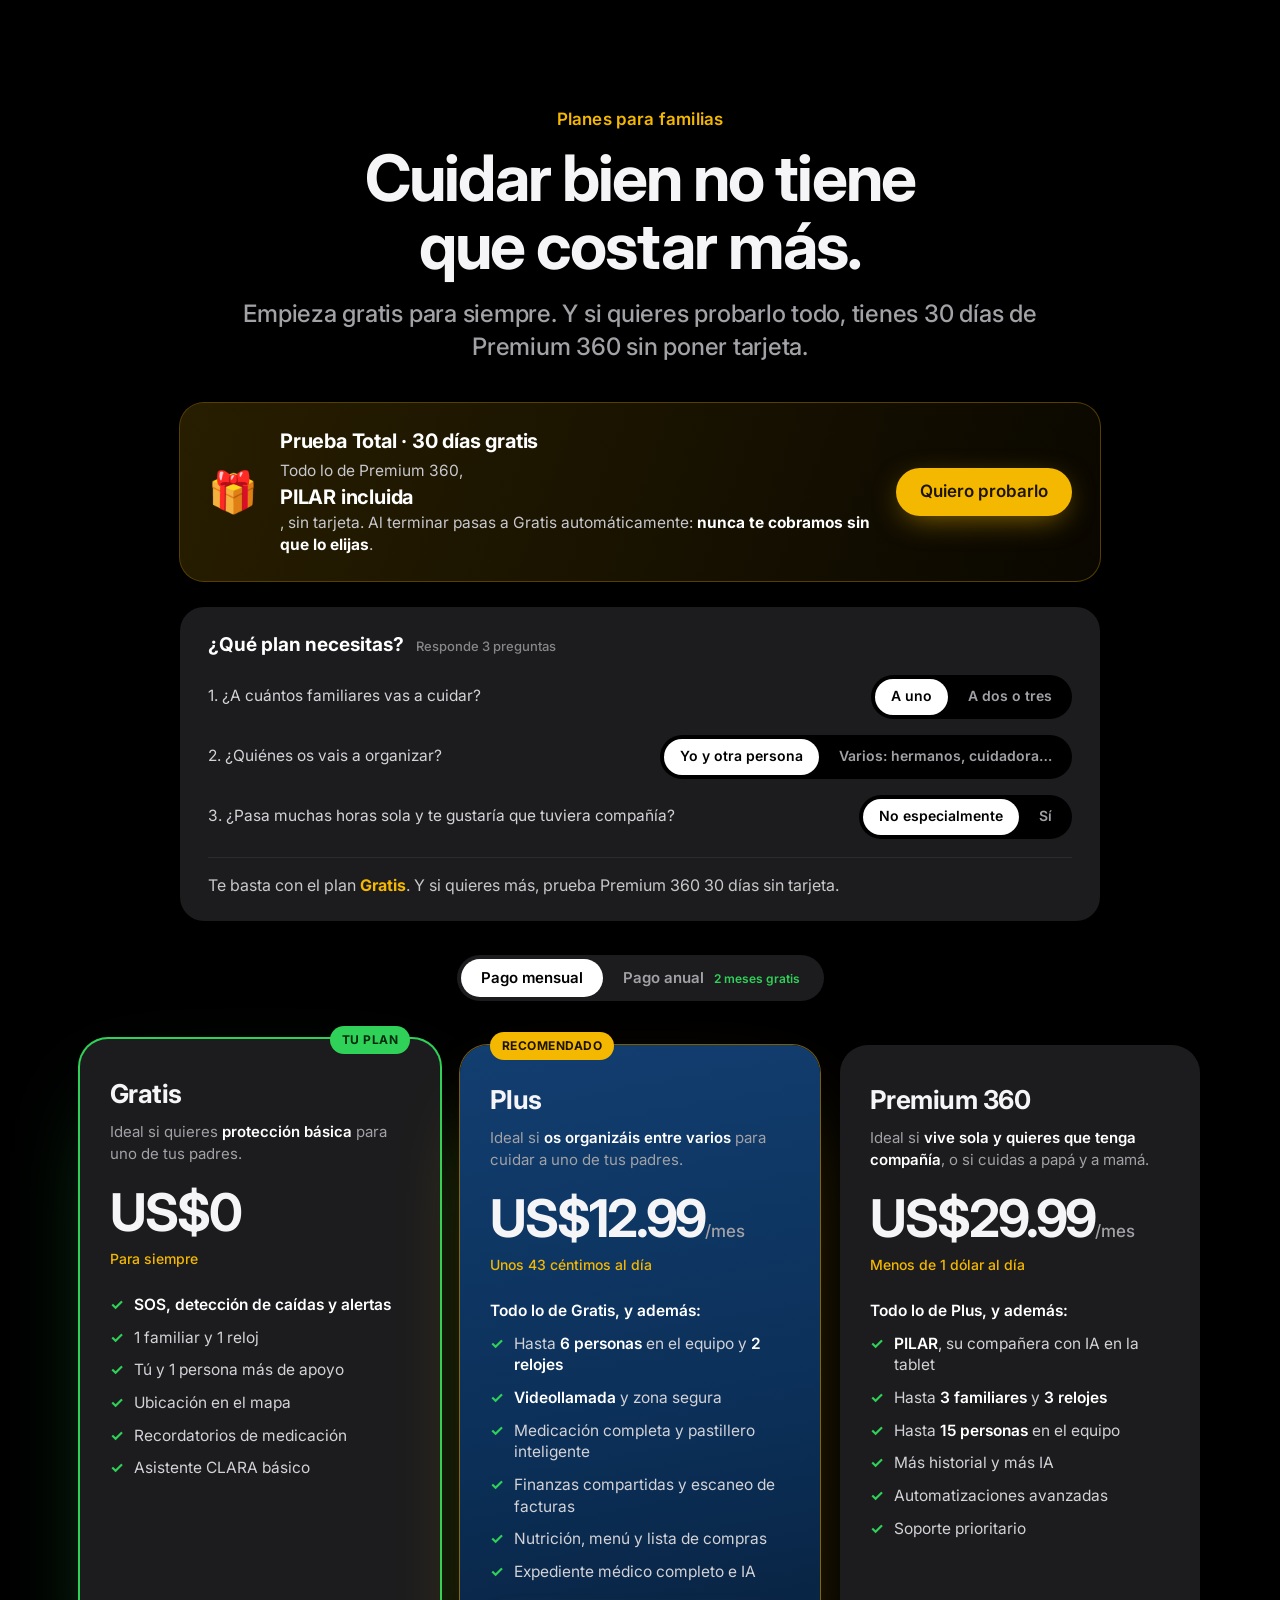
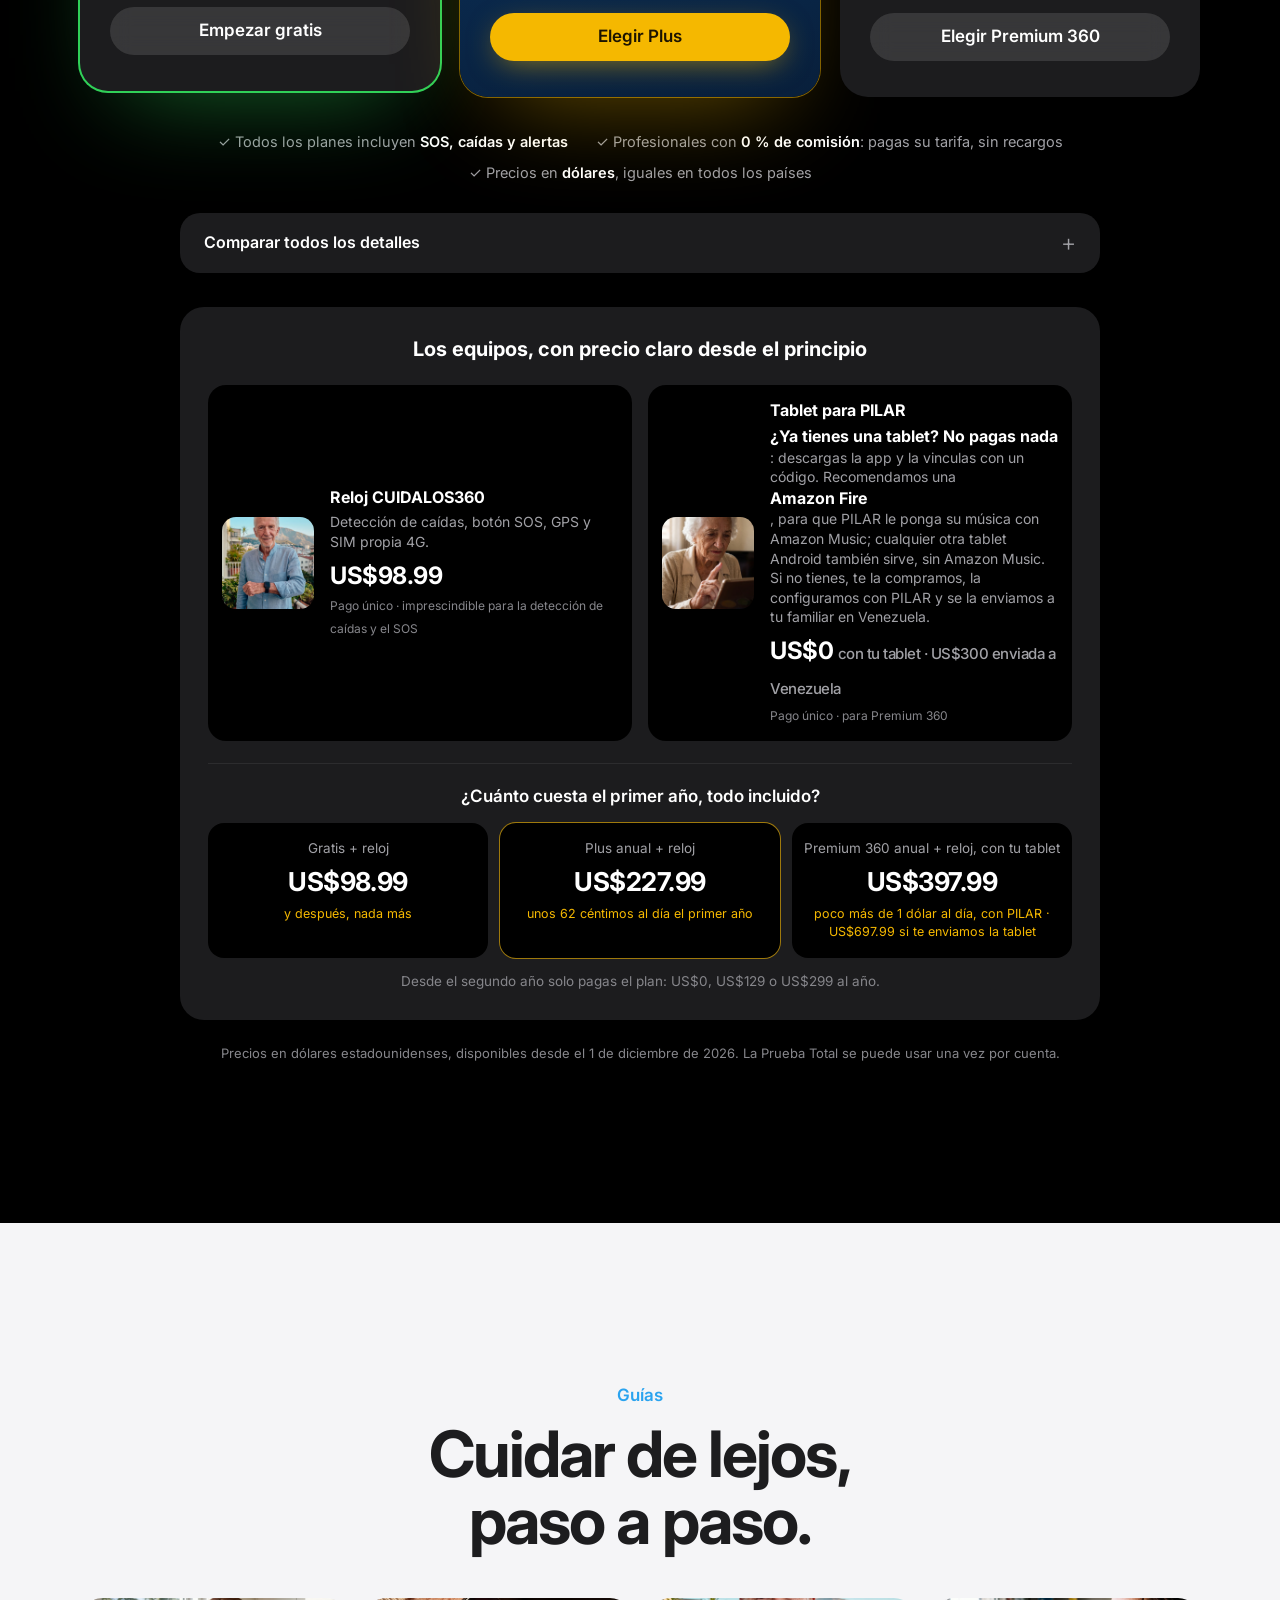
==== commit 9f2d88bd: "Botón de suscripción a YouTube y enlaces a redes Co-Authored-By: Claude Opus 5.5 <noreply@anthropic." ====
--- a/index.html
+++ b/index.html
@@ -58,6 +58,11 @@
 .btn-gold:hover{background:var(--gold-2)}
 .btn-ghost{color:#fff;background:rgba(255,255,255,.12);backdrop-filter:blur(10px);-webkit-backdrop-filter:blur(10px)}
 .btn-ghost:hover{background:rgba(255,255,255,.2)}
+.btn-yt{color:#fff;background:#e62117}
+.btn-yt:hover{background:#c4180f;transform:translateY(-1px)}
+.yt-sub{text-align:center;margin-top:40px}
+.yt-sub p{margin-top:12px;color:rgba(255,255,255,.7);font-size:15px}
+@media(max-width:600px){.btn-yt{height:auto;min-height:48px;padding:12px 20px;font-size:15px;text-align:left}}
 .btn-dark{background:var(--ink);color:#fff}
 .btn-dark:hover{background:#000}
 .link{color:var(--sky);font-weight:500;font-size:17px}
@@ -437,7 +442,7 @@
 footer .row{display:flex;flex-wrap:wrap;justify-content:space-between;gap:12px;border-top:1px solid var(--line);padding-top:16px}
 footer a:hover{text-decoration:underline}
 </style>
-<script type="application/ld+json">[{"@context": "https://schema.org", "@type": "Organization", "@id": "https://cuidalos360.com/#org", "name": "CUIDALOS360", "url": "https://cuidalos360.com/", "logo": "https://cuidalos360.com/img/logo.png", "email": "informacion@cuidalos360.com", "slogan": "Cuida a tus padres aunque vivas lejos", "sameAs": ["https://www.instagram.com/cuidalos360/"], "contactPoint": [{"@type": "ContactPoint", "telephone": "+58-424-176-8331", "contactType": "customer service", "areaServed": ["ES", "US", "EU", "VE", "CO", "PE", "EC", "AR", "CL", "PA", "MX"], "availableLanguage": "es"}]}, {"@context": "https://schema.org", "@type": "SoftwareApplication", "name": "CUIDALOS360", "applicationCategory": "HealthApplication", "operatingSystem": "iOS, Android", "url": "https://cuidalos360.com/", "publisher": {"@id": "https://cuidalos360.com/#org"}, "description": "Teleasistencia y cuidado de mayores a distancia: reloj con detección de caídas, tablet con asistente de IA (PILAR), pastillero, videoconsultas y marketplace de profesionales con 0 % de comisión.", "inLanguage": "es", "offers": [{"@type": "Offer", "name": "Gratis", "price": "0", "priceCurrency": "USD"}, {"@type": "Offer", "name": "Plus", "price": "12.99", "priceCurrency": "USD"}, {"@type": "Offer", "name": "Premium 360", "price": "29.99", "priceCurrency": "USD"}]}, {"@context": "https://schema.org", "@type": "FAQPage", "mainEntity": [{"@type": "Question", "name": "¿Mis padres tienen que saber de tecnología?", "acceptedAnswer": {"@type": "Answer", "text": "No. La tablet tiene siete botones grandes y no pide contraseñas. Tú la configuras desde lejos con un código de 8 cifras, y si les cuesta tocar la pantalla, pueden hablar con PILAR."}}, {"@type": "Question", "name": "¿En qué países funciona?", "acceptedAnswer": {"@type": "Answer", "text": "La familia puede estar en cualquier país: España, EE. UU., Colombia, Chile, Perú, Argentina, Panamá, México… Tus padres pueden estar en Venezuela o en cualquier país de Latinoamérica."}}, {"@type": "Question", "name": "¿Qué pasa si el reloj se queda sin batería?", "acceptedAnswer": {"@type": "Answer", "text": "Llega un aviso que dice qué hacer («ponlo a cargar»). La cuidadora lo resuelve y lo marca como visto, y el reloj sigue cuidando: caídas, tensión y ubicación."}}, {"@type": "Question", "name": "¿Cuánto cobra CUIDALOS360 a los profesionales?", "acceptedAnswer": {"@type": "Answer", "text": "0% de comisión. Cada profesional pone su tarifa y la familia le paga directamente. Los profesionales solo pagan su plan, desde US$0.99 al mes, con 60 días gratis."}}, {"@type": "Question", "name": "¿Cuándo puedo empezar?", "acceptedAnswer": {"@type": "Answer", "text": "El lanzamiento es el 1 de diciembre de 2026. Escríbenos por WhatsApp y te avisamos de los primeros."}}]}]</script>
+<script type="application/ld+json">[{"@context": "https://schema.org", "@type": "Organization", "@id": "https://cuidalos360.com/#org", "name": "CUIDALOS360", "url": "https://cuidalos360.com/", "logo": "https://cuidalos360.com/img/logo.png", "email": "informacion@cuidalos360.com", "slogan": "Cuida a tus padres aunque vivas lejos", "sameAs": ["https://www.instagram.com/cuidalos360/", "https://www.youtube.com/@cuidalos360love", "https://www.tiktok.com/@cuidalos360", "https://www.facebook.com/profile.php?id=61594909631190"], "contactPoint": [{"@type": "ContactPoint", "telephone": "+58-424-176-8331", "contactType": "customer service", "areaServed": ["ES", "US", "EU", "VE", "CO", "PE", "EC", "AR", "CL", "PA", "MX"], "availableLanguage": "es"}]}, {"@context": "https://schema.org", "@type": "SoftwareApplication", "name": "CUIDALOS360", "applicationCategory": "HealthApplication", "operatingSystem": "iOS, Android", "url": "https://cuidalos360.com/", "publisher": {"@id": "https://cuidalos360.com/#org"}, "description": "Teleasistencia y cuidado de mayores a distancia: reloj con detección de caídas, tablet con asistente de IA (PILAR), pastillero, videoconsultas y marketplace de profesionales con 0 % de comisión.", "inLanguage": "es", "offers": [{"@type": "Offer", "name": "Gratis", "price": "0", "priceCurrency": "USD"}, {"@type": "Offer", "name": "Plus", "price": "12.99", "priceCurrency": "USD"}, {"@type": "Offer", "name": "Premium 360", "price": "29.99", "priceCurrency": "USD"}]}, {"@context": "https://schema.org", "@type": "FAQPage", "mainEntity": [{"@type": "Question", "name": "¿Mis padres tienen que saber de tecnología?", "acceptedAnswer": {"@type": "Answer", "text": "No. La tablet tiene siete botones grandes y no pide contraseñas. Tú la configuras desde lejos con un código de 8 cifras, y si les cuesta tocar la pantalla, pueden hablar con PILAR."}}, {"@type": "Question", "name": "¿En qué países funciona?", "acceptedAnswer": {"@type": "Answer", "text": "La familia puede estar en cualquier país: España, EE. UU., Colombia, Chile, Perú, Argentina, Panamá, México… Tus padres pueden estar en Venezuela o en cualquier país de Latinoamérica."}}, {"@type": "Question", "name": "¿Qué pasa si el reloj se queda sin batería?", "acceptedAnswer": {"@type": "Answer", "text": "Llega un aviso que dice qué hacer («ponlo a cargar»). La cuidadora lo resuelve y lo marca como visto, y el reloj sigue cuidando: caídas, tensión y ubicación."}}, {"@type": "Question", "name": "¿Cuánto cobra CUIDALOS360 a los profesionales?", "acceptedAnswer": {"@type": "Answer", "text": "0% de comisión. Cada profesional pone su tarifa y la familia le paga directamente. Los profesionales solo pagan su plan, desde US$0.99 al mes, con 60 días gratis."}}, {"@type": "Question", "name": "¿Cuándo puedo empezar?", "acceptedAnswer": {"@type": "Answer", "text": "El lanzamiento es el 1 de diciembre de 2026. Escríbenos por WhatsApp y te avisamos de los primeros."}}]}]</script>
 </head>
 <body>
 
@@ -648,6 +653,10 @@
   <div class="wrap eps-nav">
     <button aria-label="Anterior" data-dir="-1">‹</button>
     <button aria-label="Siguiente" data-dir="1">›</button>
+  </div>
+  <div class="wrap yt-sub rv">
+    <a class="btn btn-yt" href="https://www.youtube.com/@cuidalos360love?sub_confirmation=1" target="_blank" rel="noopener"><svg viewBox="0 0 24 24" width="22" height="22" aria-hidden="true"><path fill="currentColor" d="M23.5 6.2a3 3 0 0 0-2.1-2.1C19.5 3.6 12 3.6 12 3.6s-7.5 0-9.4.5A3 3 0 0 0 .5 6.2 31 31 0 0 0 0 12a31 31 0 0 0 .5 5.8 3 3 0 0 0 2.1 2.1c1.9.5 9.4.5 9.4.5s7.5 0 9.4-.5a3 3 0 0 0 2.1-2.1A31 31 0 0 0 24 12a31 31 0 0 0-.5-5.8zM9.6 15.6V8.4l6.3 3.6-6.3 3.6z"/></svg>Ver todos los capítulos · Suscríbete en YouTube</a>
+    <p>Un capítulo nuevo de la familia Castillo cada semana. Gratis.</p>
   </div>
 </section>
 
@@ -890,7 +899,7 @@
     <p>Las personas que aparecen en las imágenes y vídeos son personajes creados con IA para ilustrar el uso de CUIDALOS360. CUIDALOS360 complementa, pero no sustituye, a los servicios de emergencias de tu país. Funciones y precios sujetos a disponibilidad en el lanzamiento.</p>
     <div class="row">
       <span>Copyright © 2026 CUIDALOS360. Todos los derechos reservados.</span>
-      <span><a href="/profesionales.html">Profesionales</a> · <a href="/articulos/">Guías y artículos</a> · <a href="/privacidad.html">Privacidad</a> · <a href="mailto:informacion@cuidalos360.com">informacion@cuidalos360.com</a></span>
+      <span><a href="/profesionales.html">Profesionales</a> · <a href="/articulos/">Guías y artículos</a> · <a href="https://www.youtube.com/@cuidalos360love?sub_confirmation=1" target="_blank" rel="noopener">YouTube</a> · <a href="https://www.instagram.com/cuidalos360/" target="_blank" rel="noopener">Instagram</a> · <a href="/privacidad.html">Privacidad</a> · <a href="mailto:informacion@cuidalos360.com">informacion@cuidalos360.com</a></span>
     </div>
   </div>
 </footer>
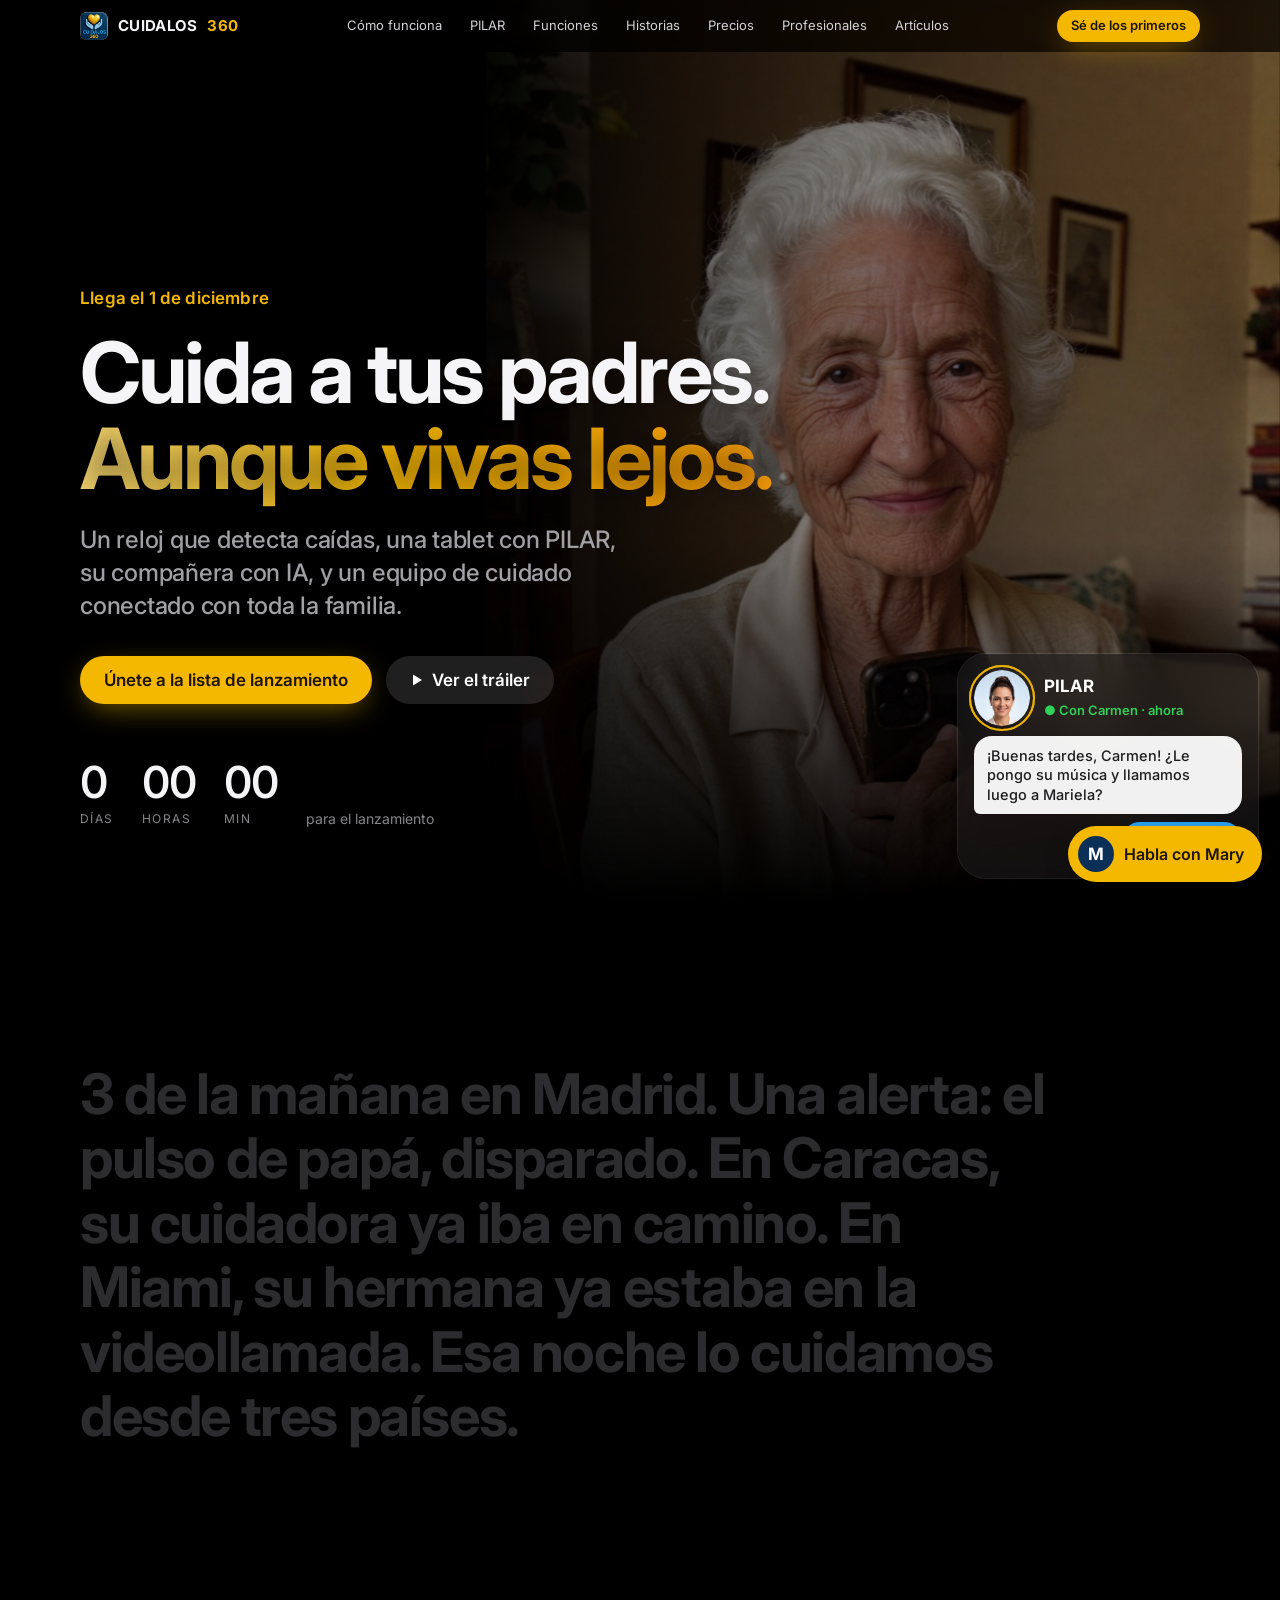
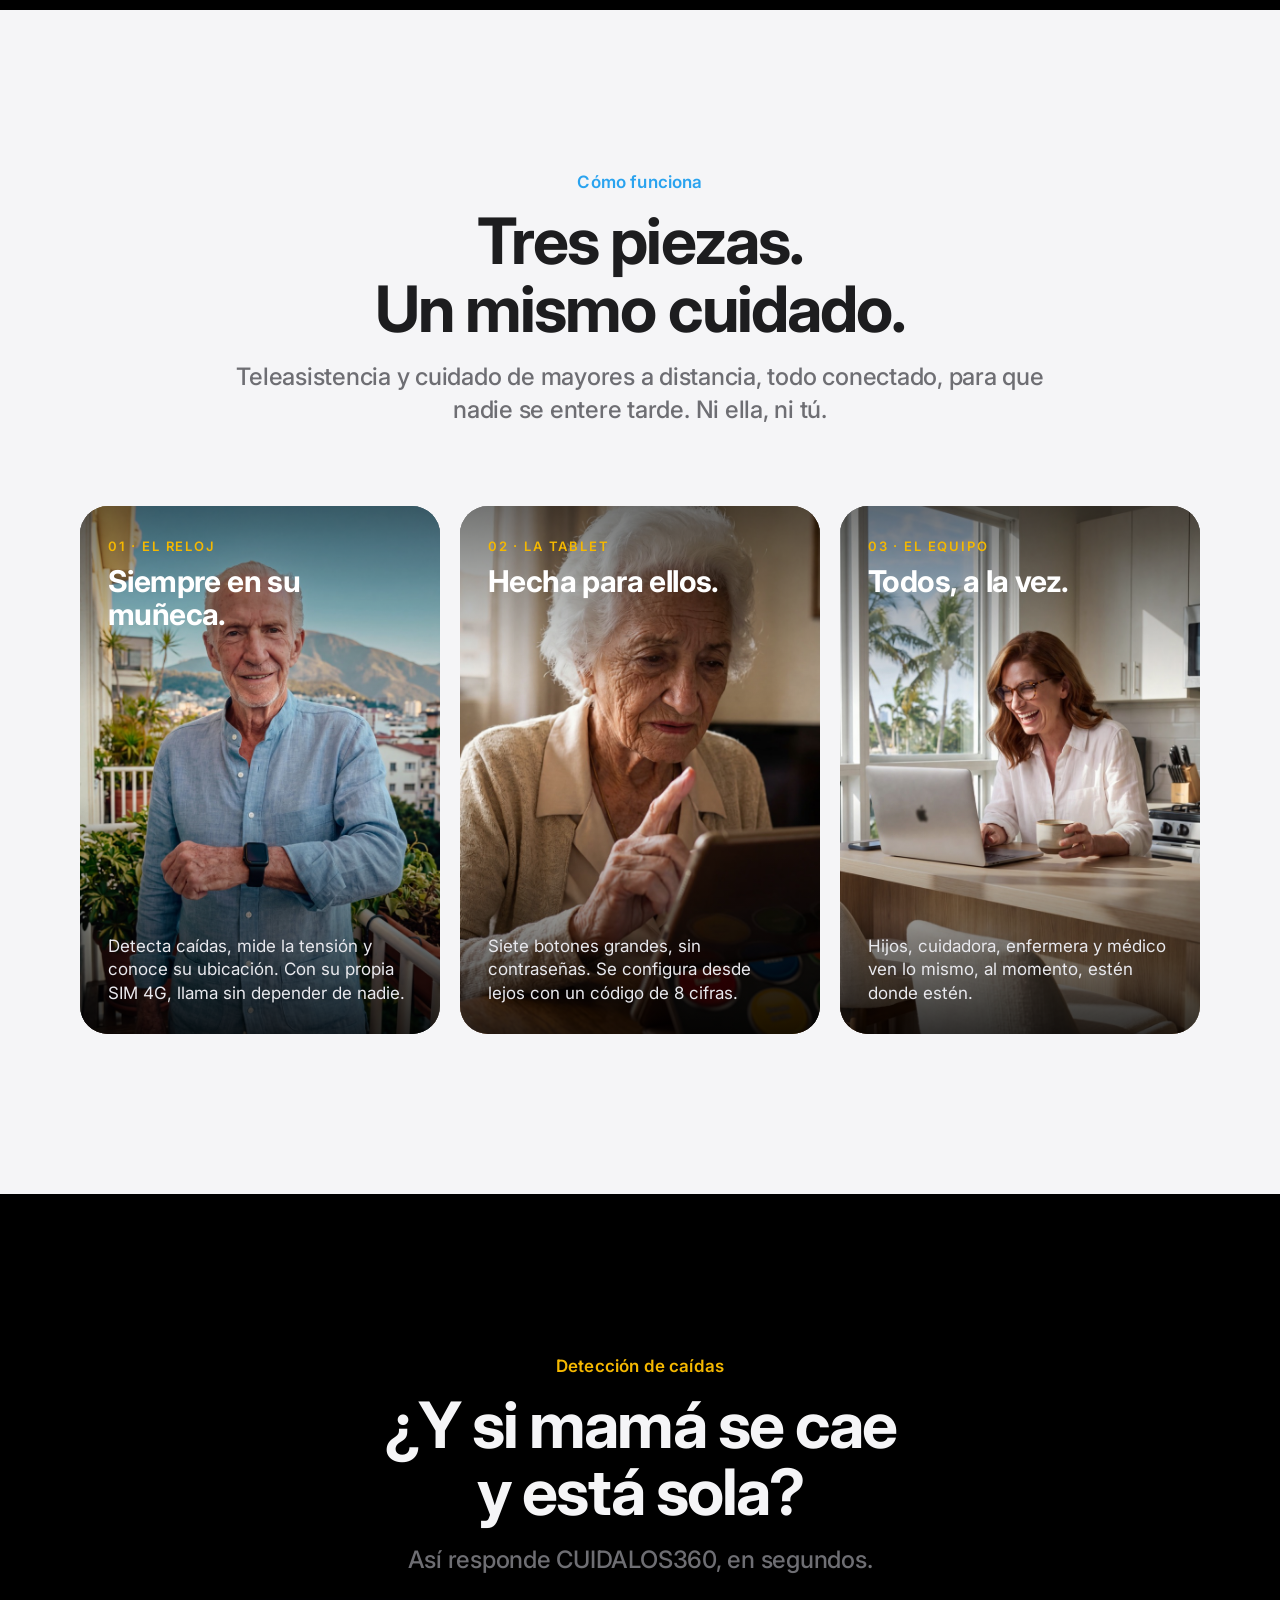
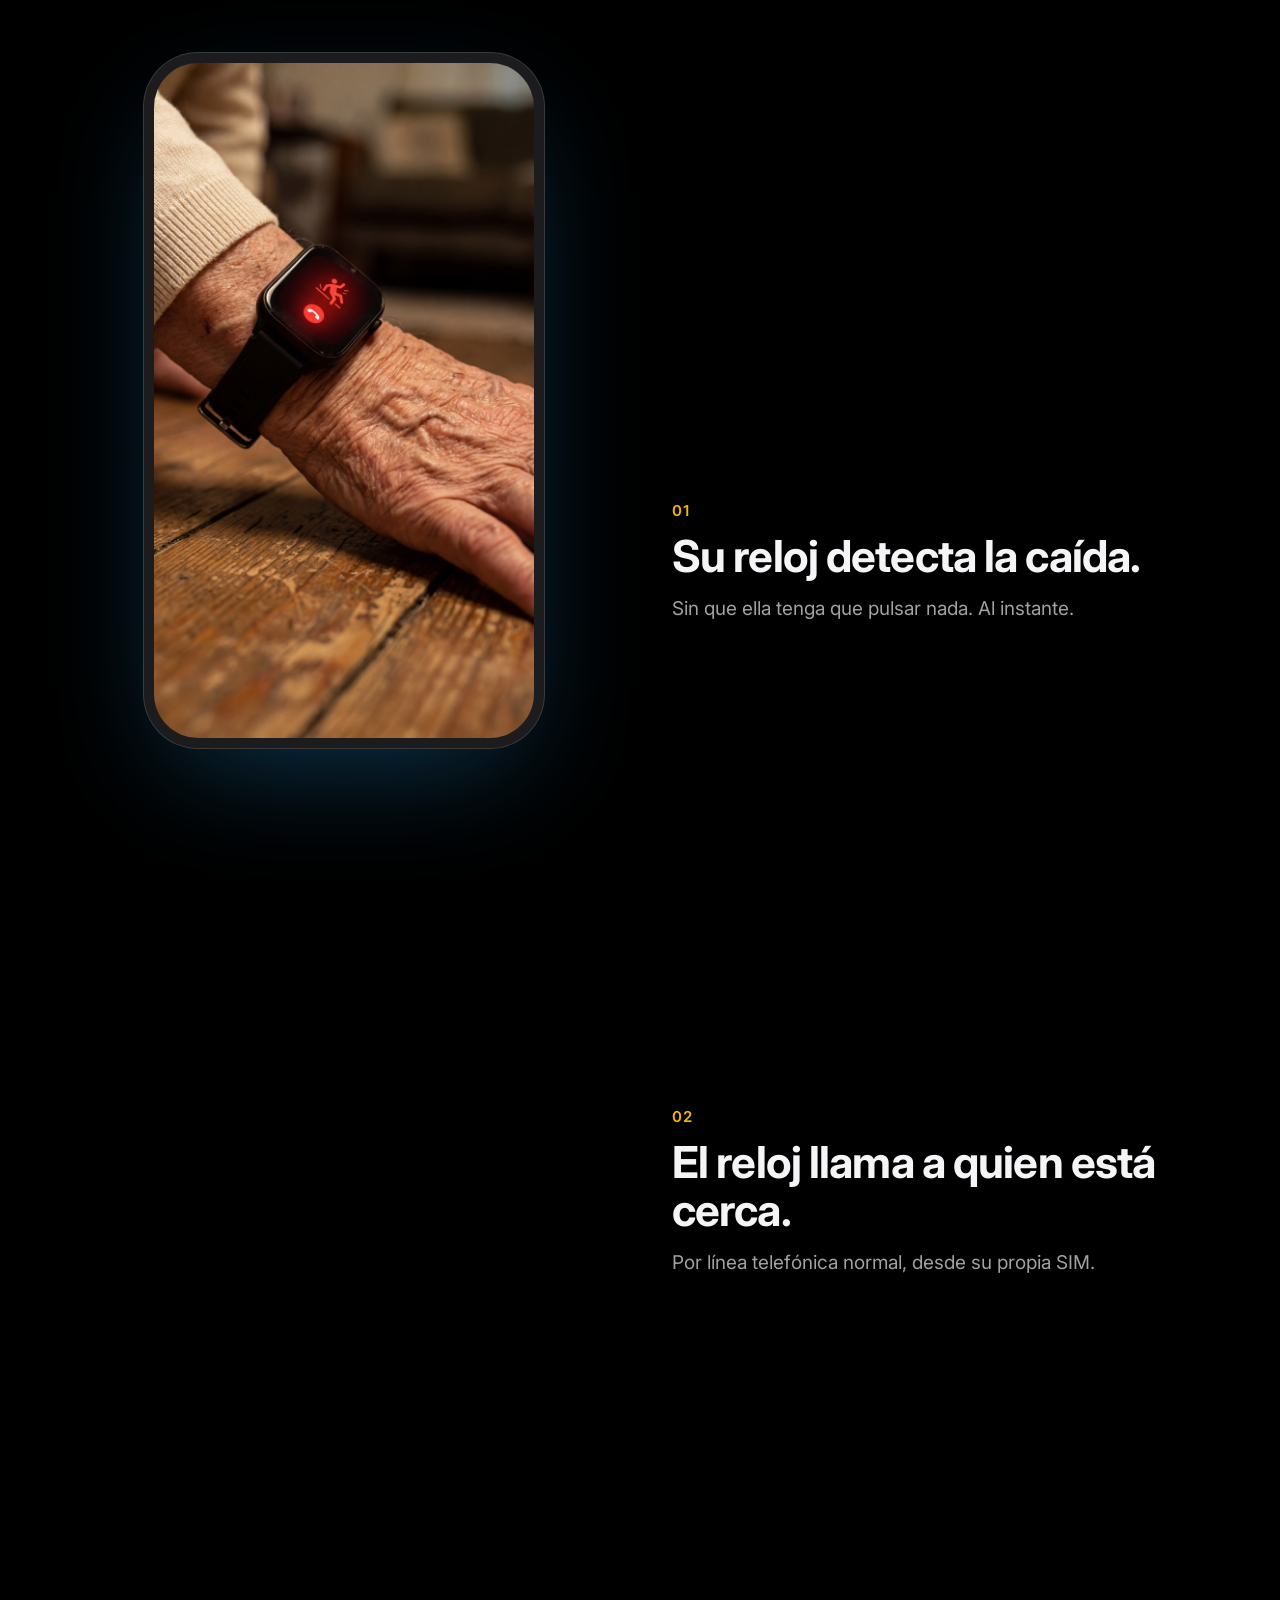
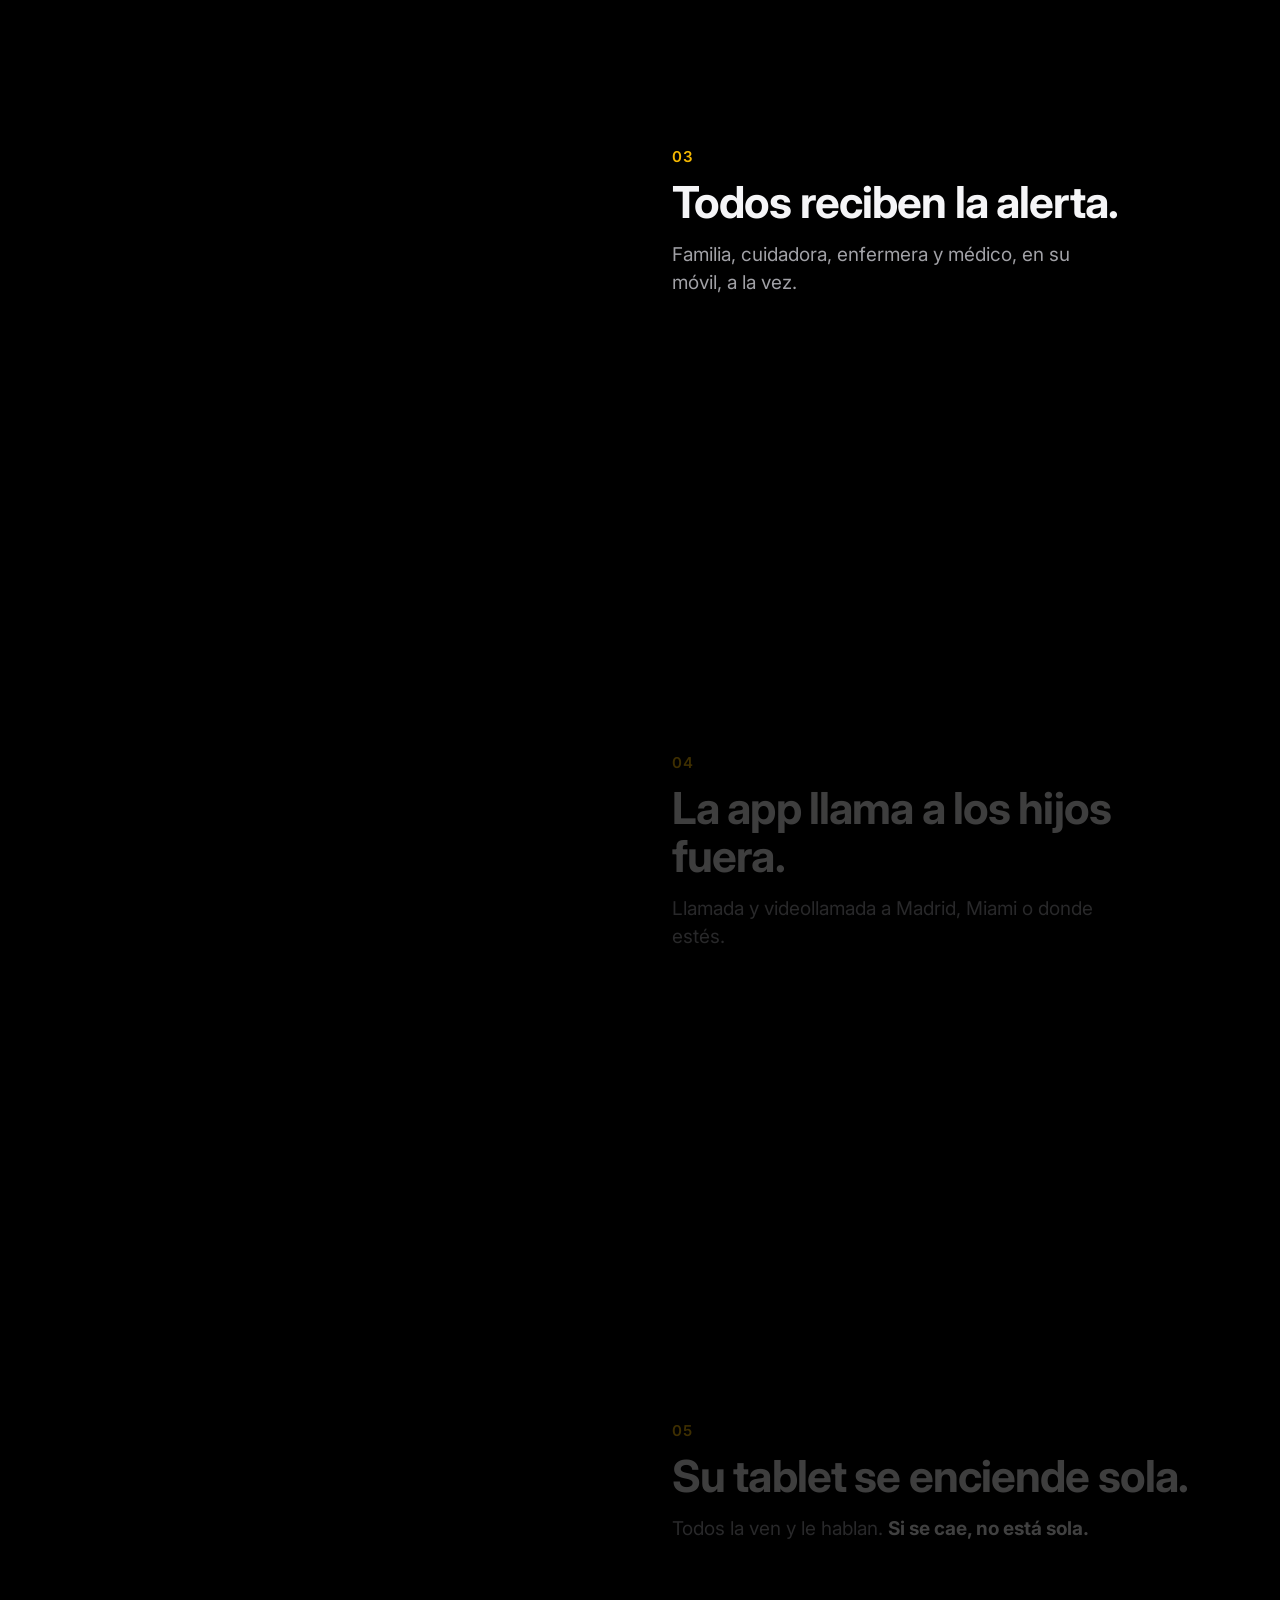
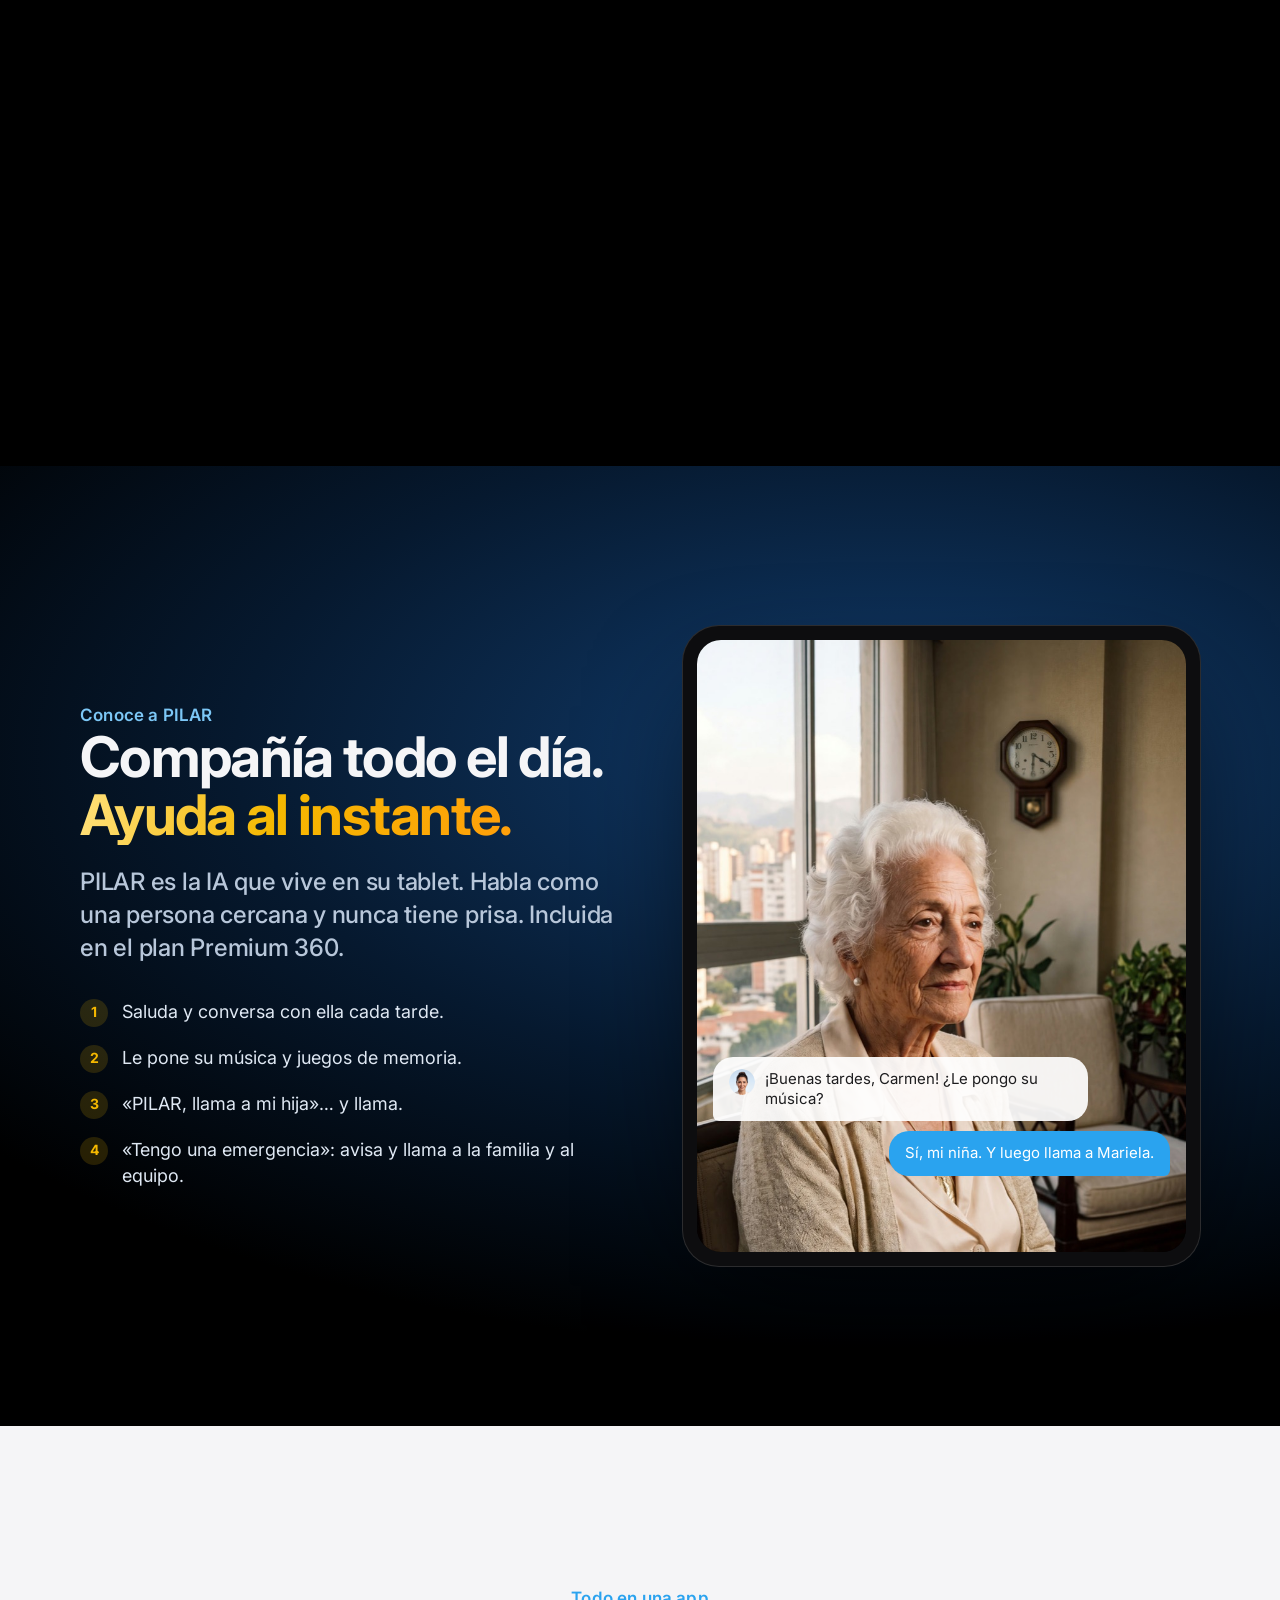
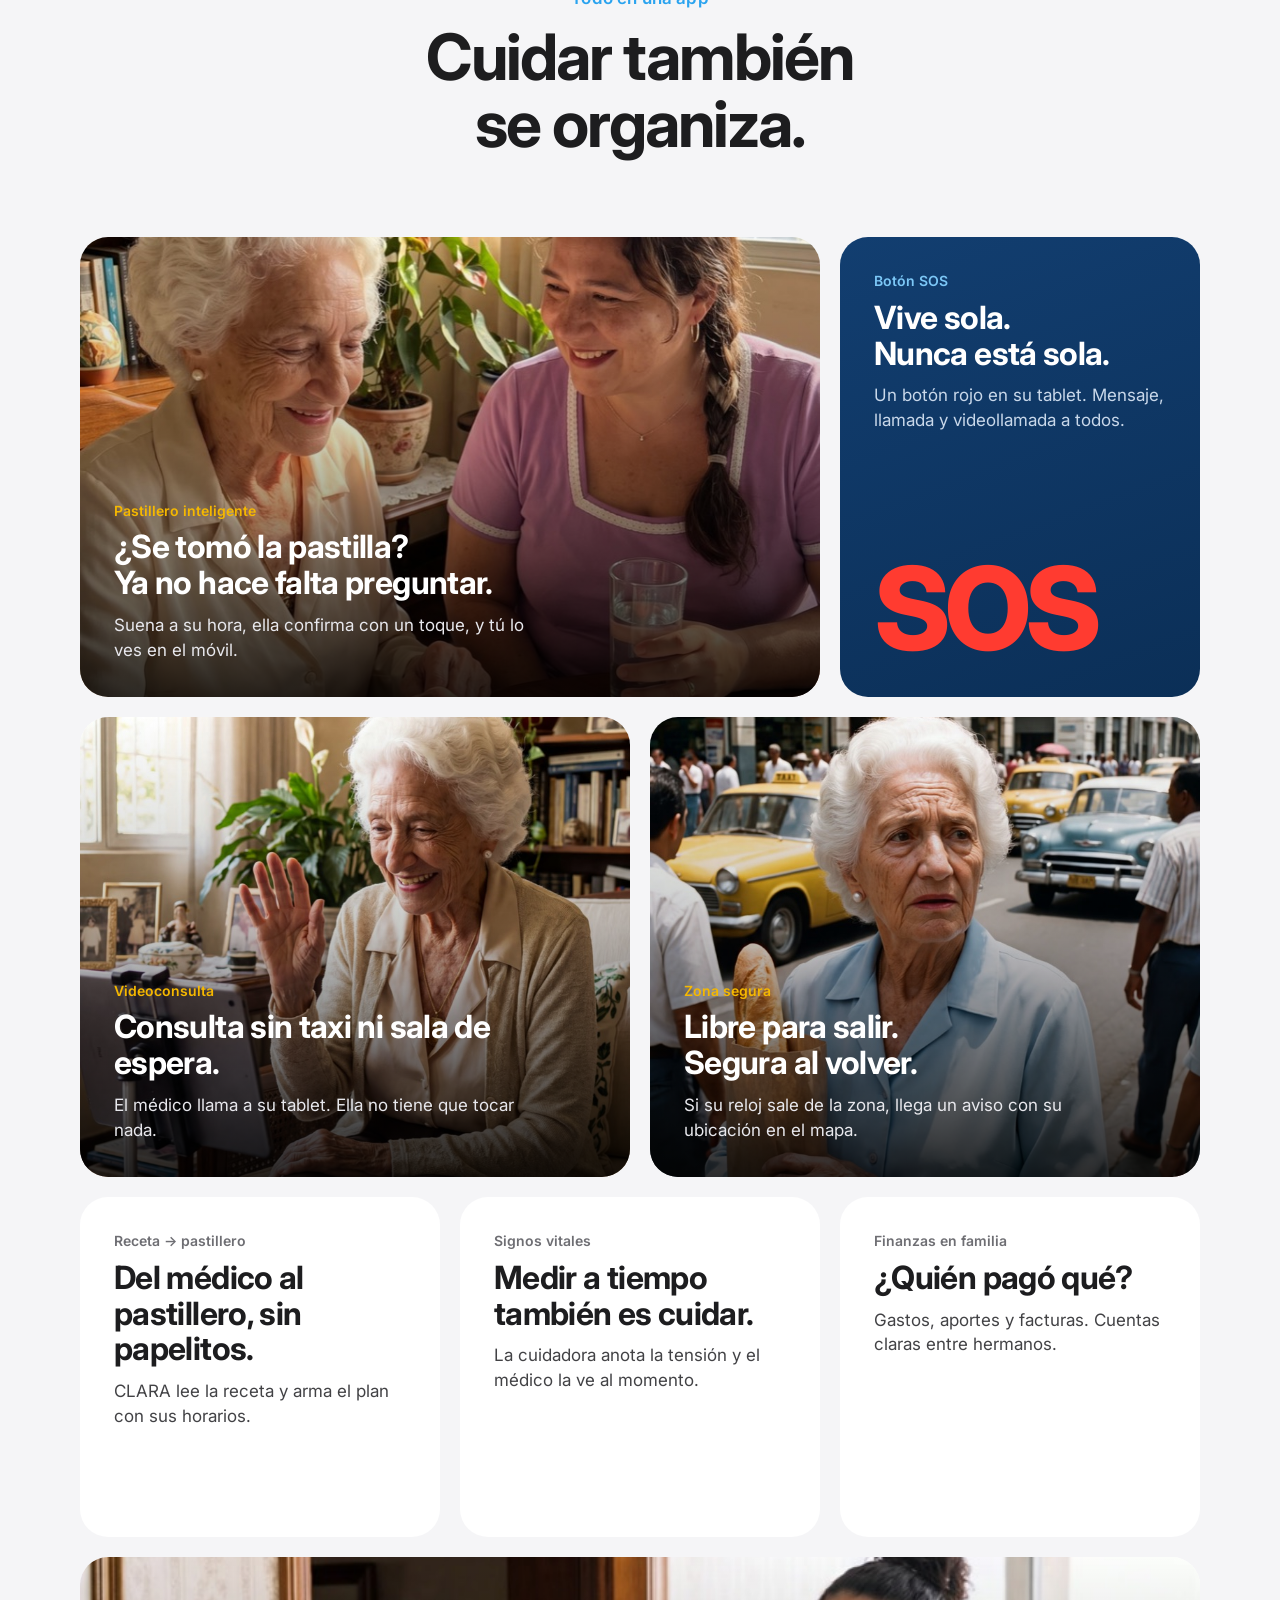
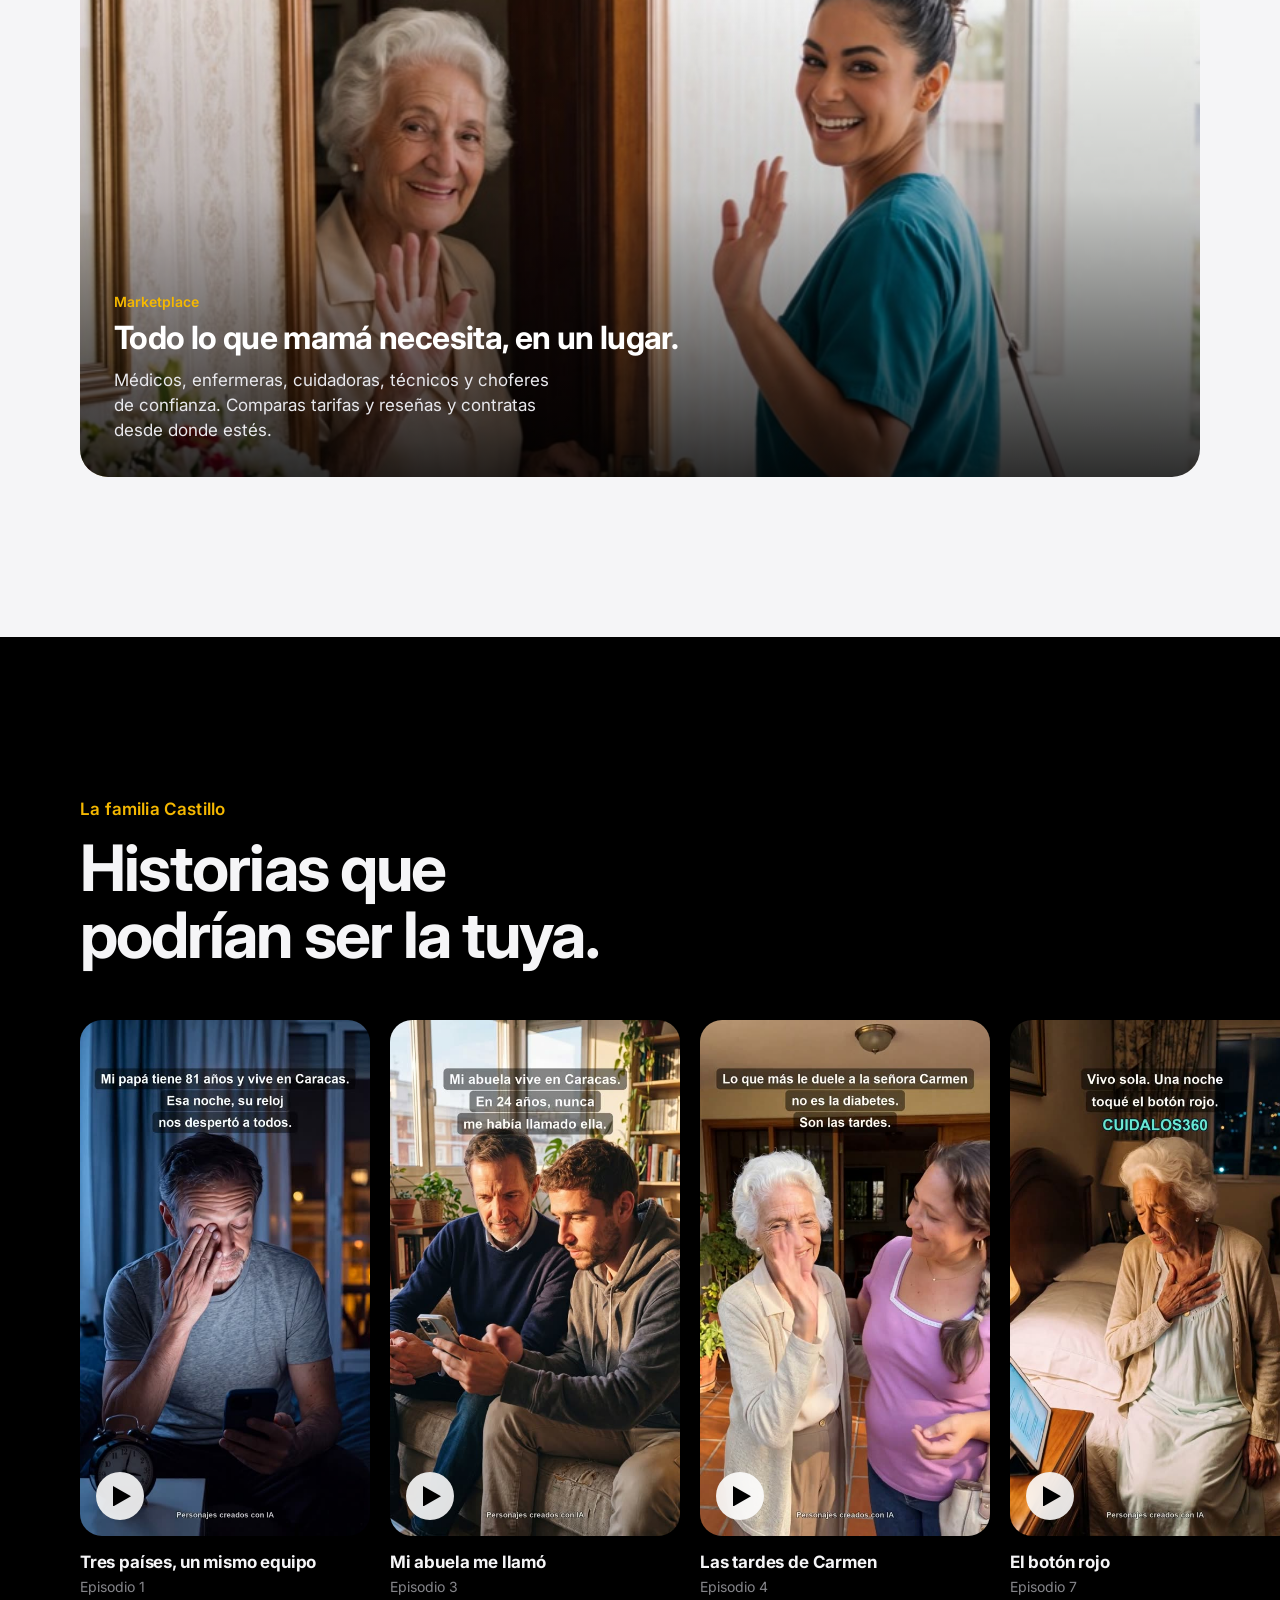
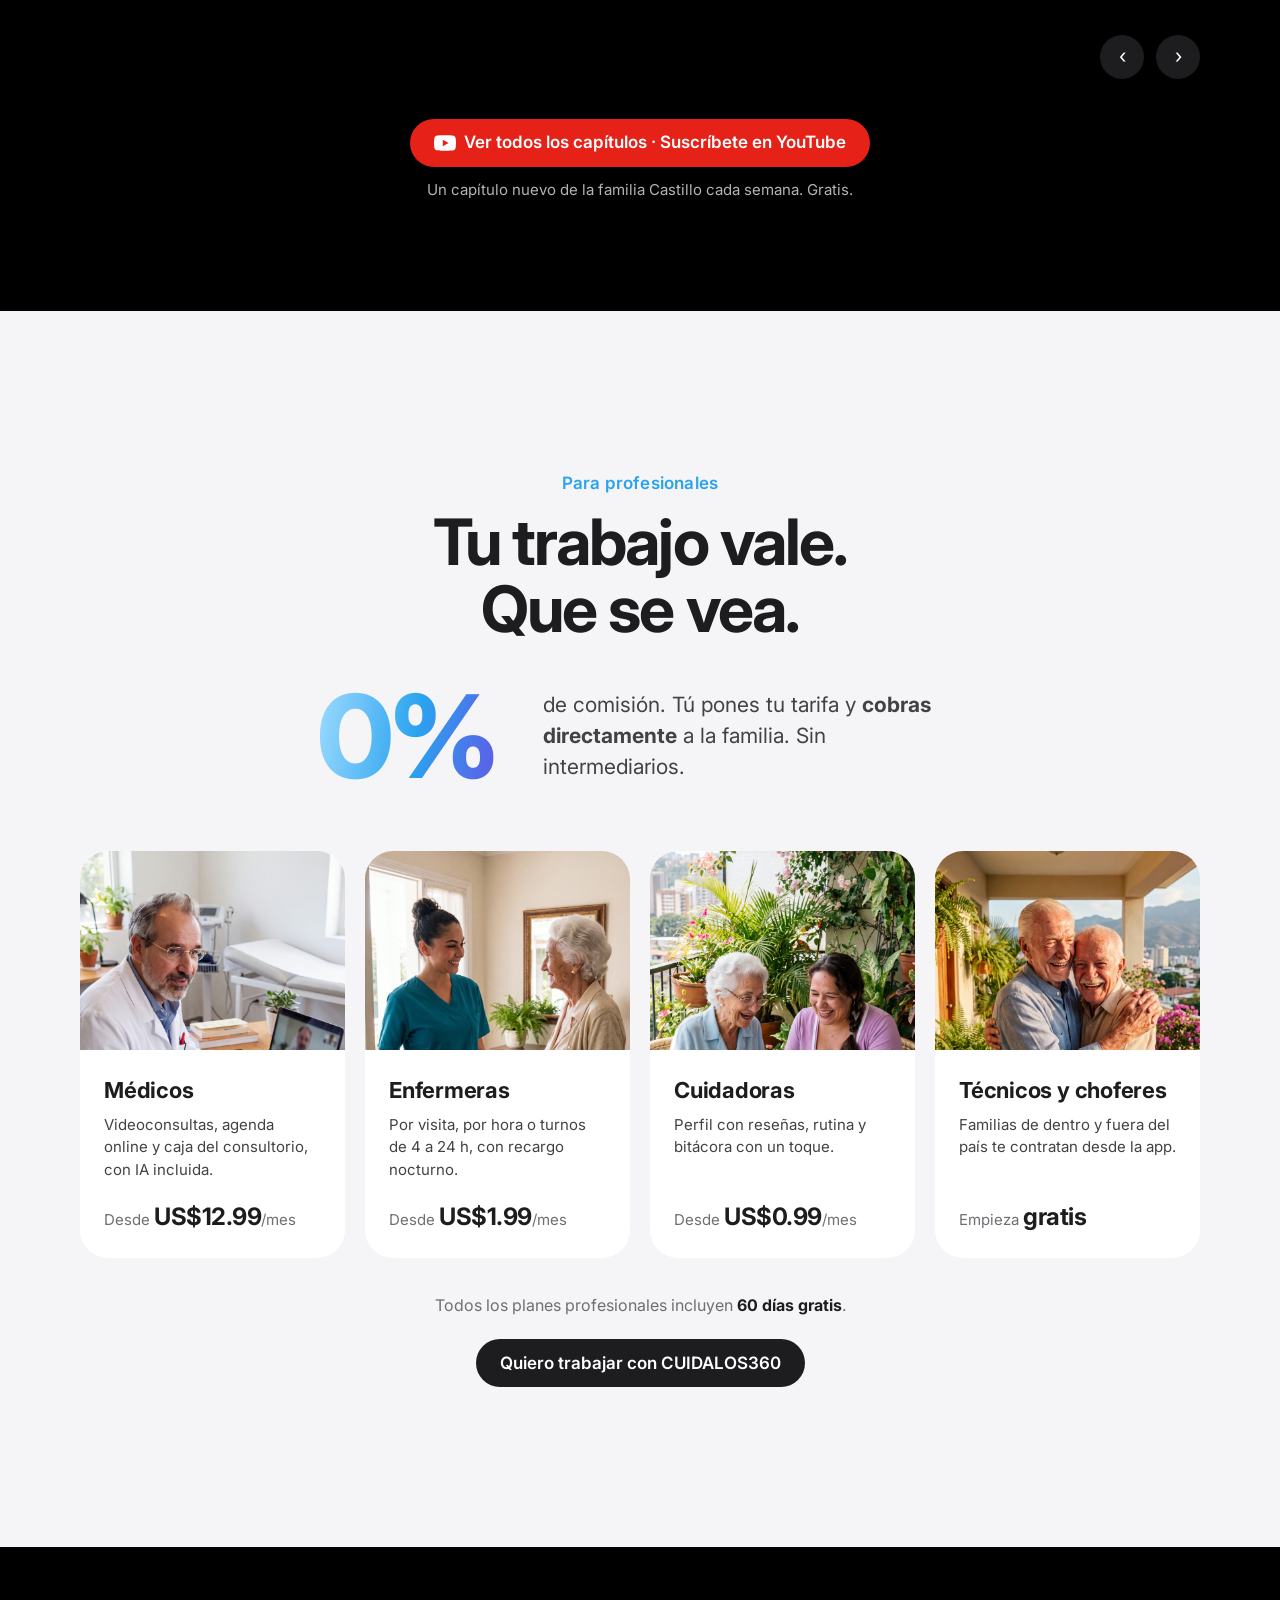
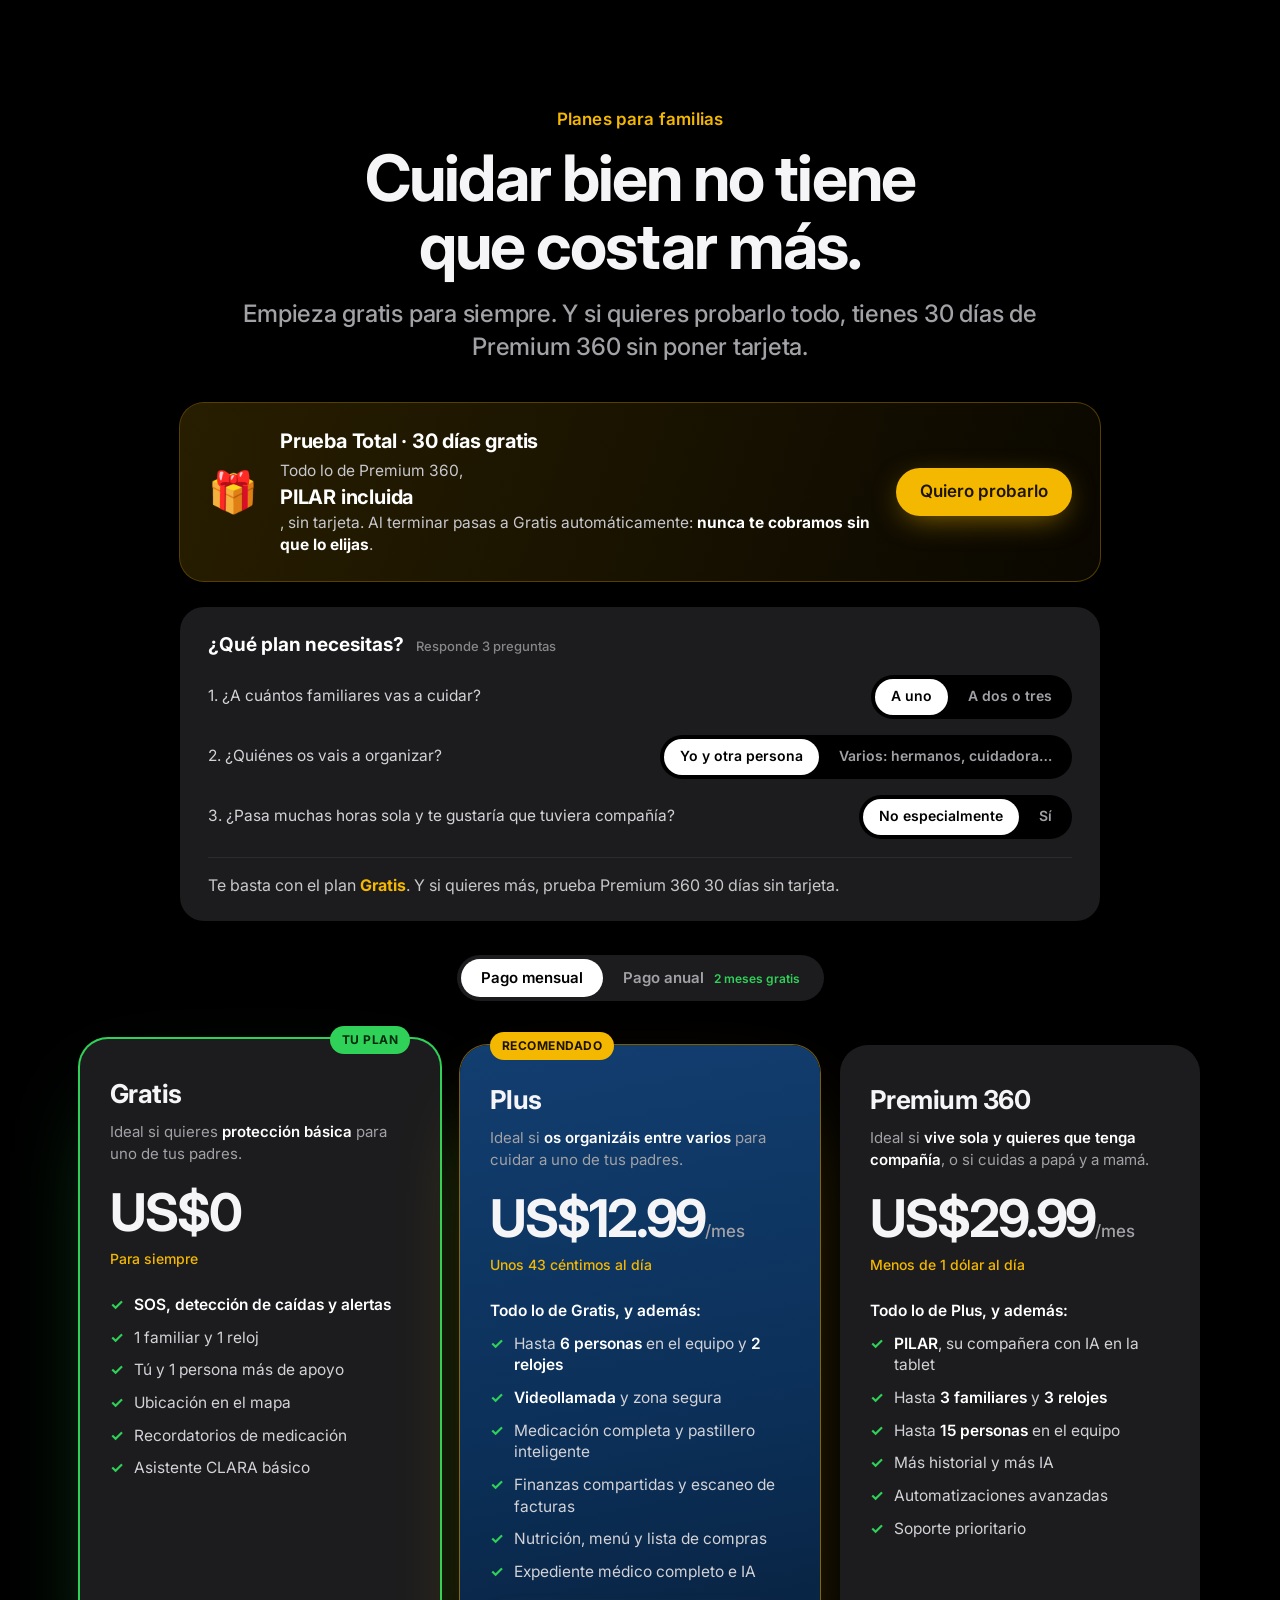
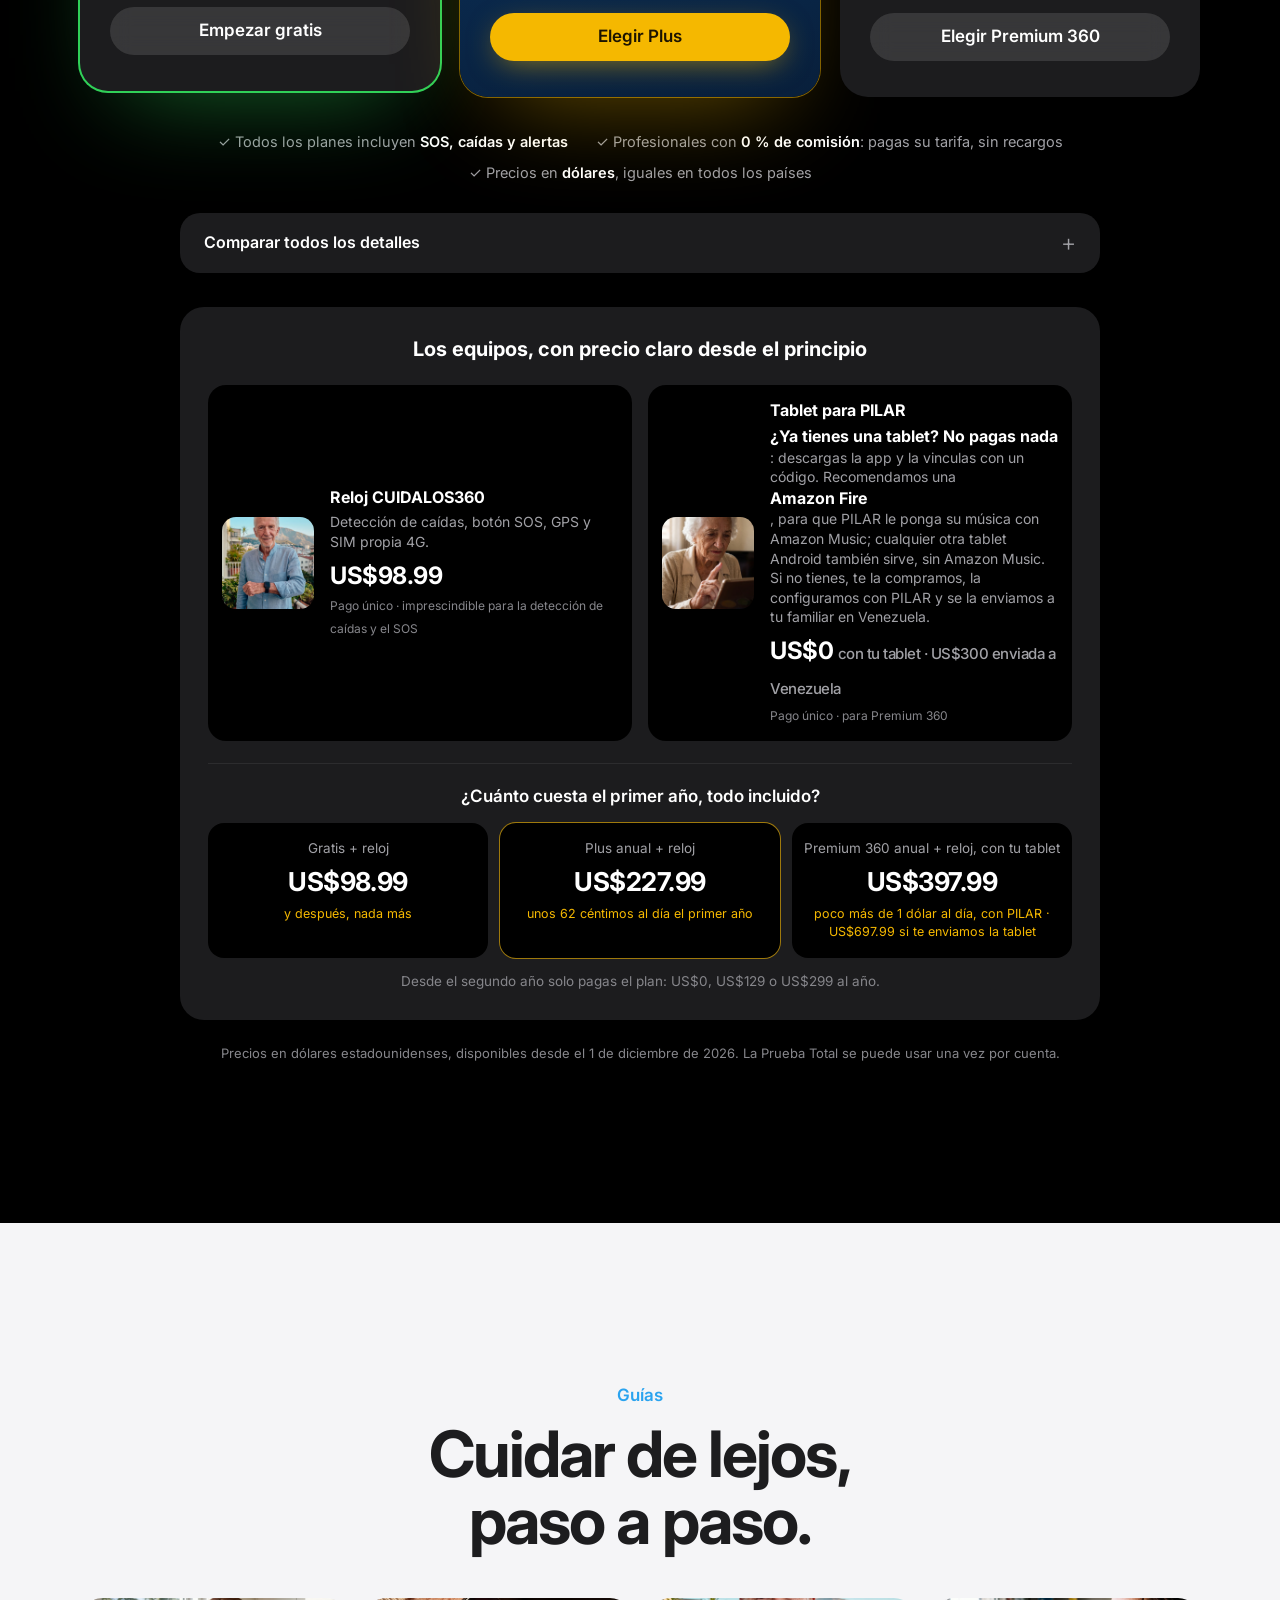
==== commit 3bd72427: "Contador de visitas sin cookies ni datos personales Cada página envía con navigator.sendBeacon solo " ====
--- a/index.html
+++ b/index.html
@@ -1014,6 +1014,7 @@
   upd();
 })();
 </script>
+<script>/* Contador de visitas: sin cookies ni datos personales (ver /privacidad.html) */try{if(navigator.sendBeacon)navigator.sendBeacon('https://cuidalos360-bot.netlify.app/.netlify/functions/visita',JSON.stringify({p:location.pathname,r:document.referrer?new URL(document.referrer).hostname:''}))}catch(_){}</script>
 <script src="/mary-chat.js" defer></script>
 </body>
 </html>
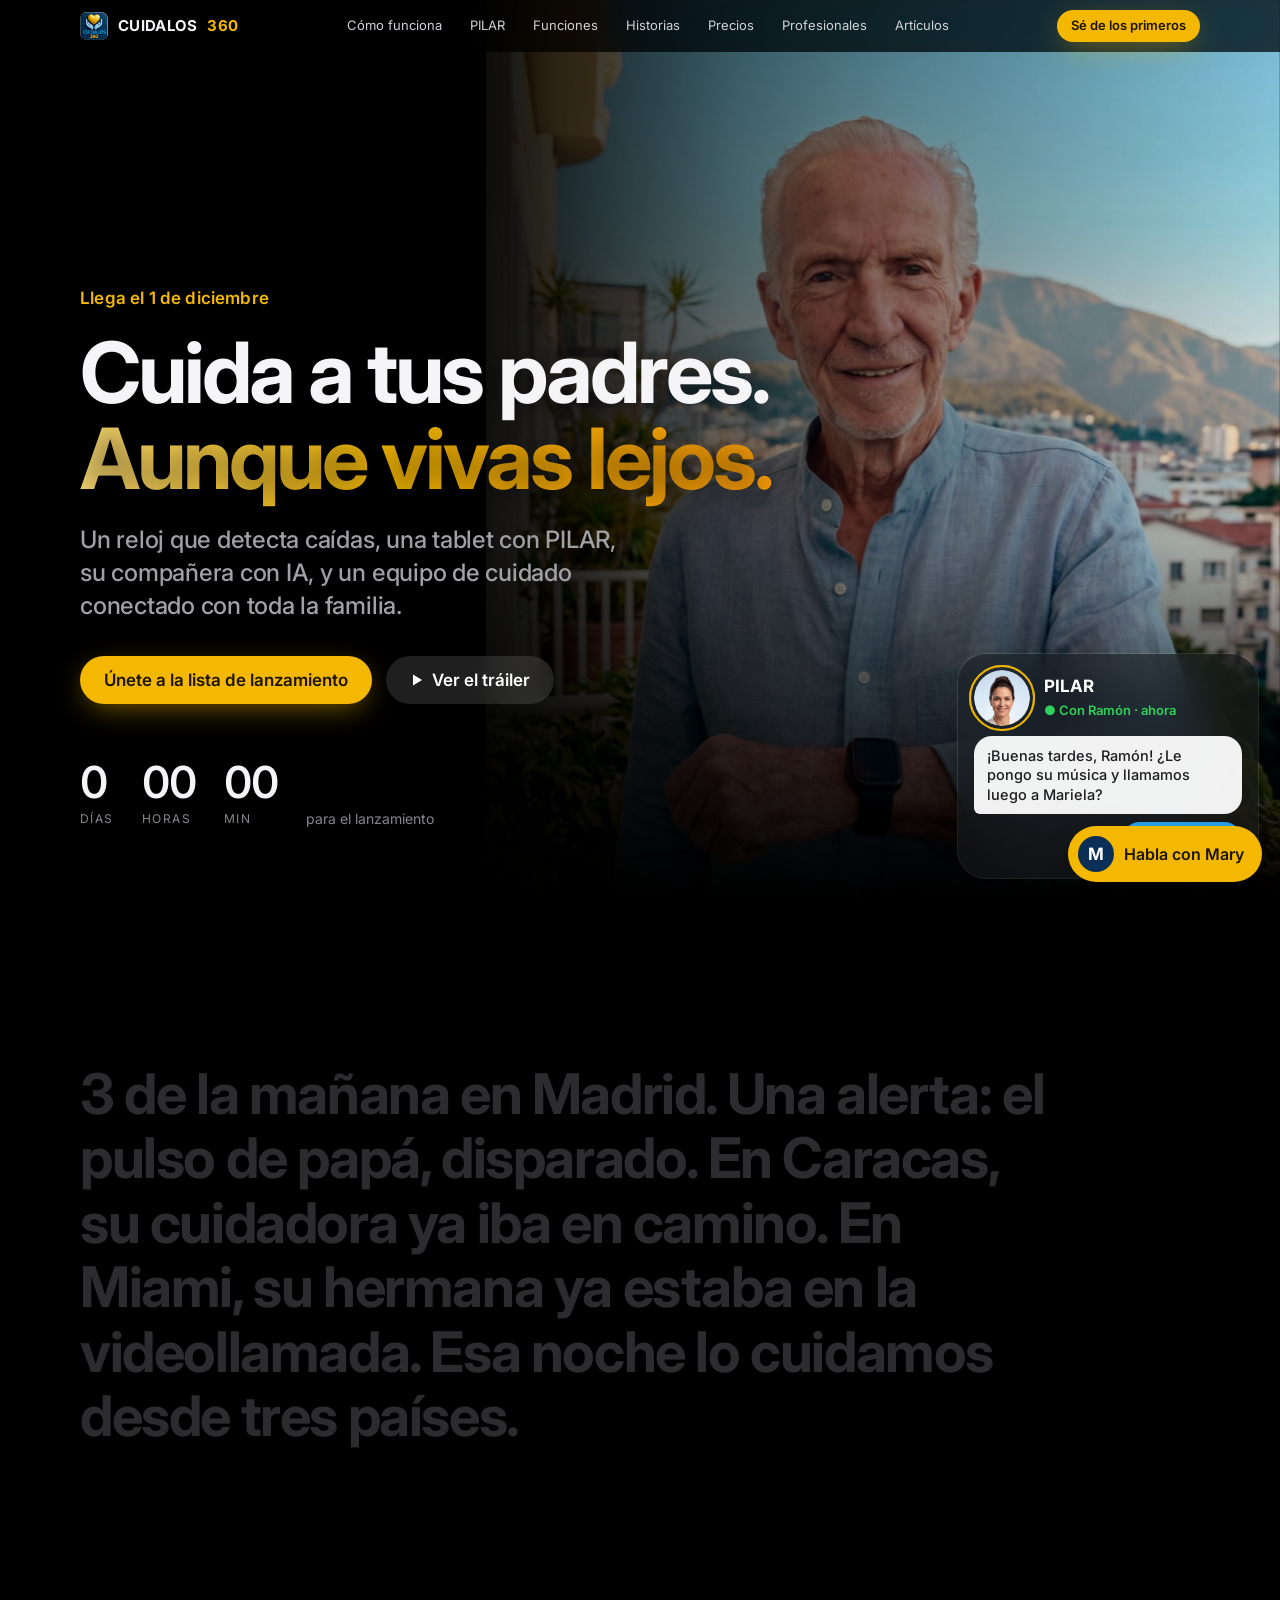
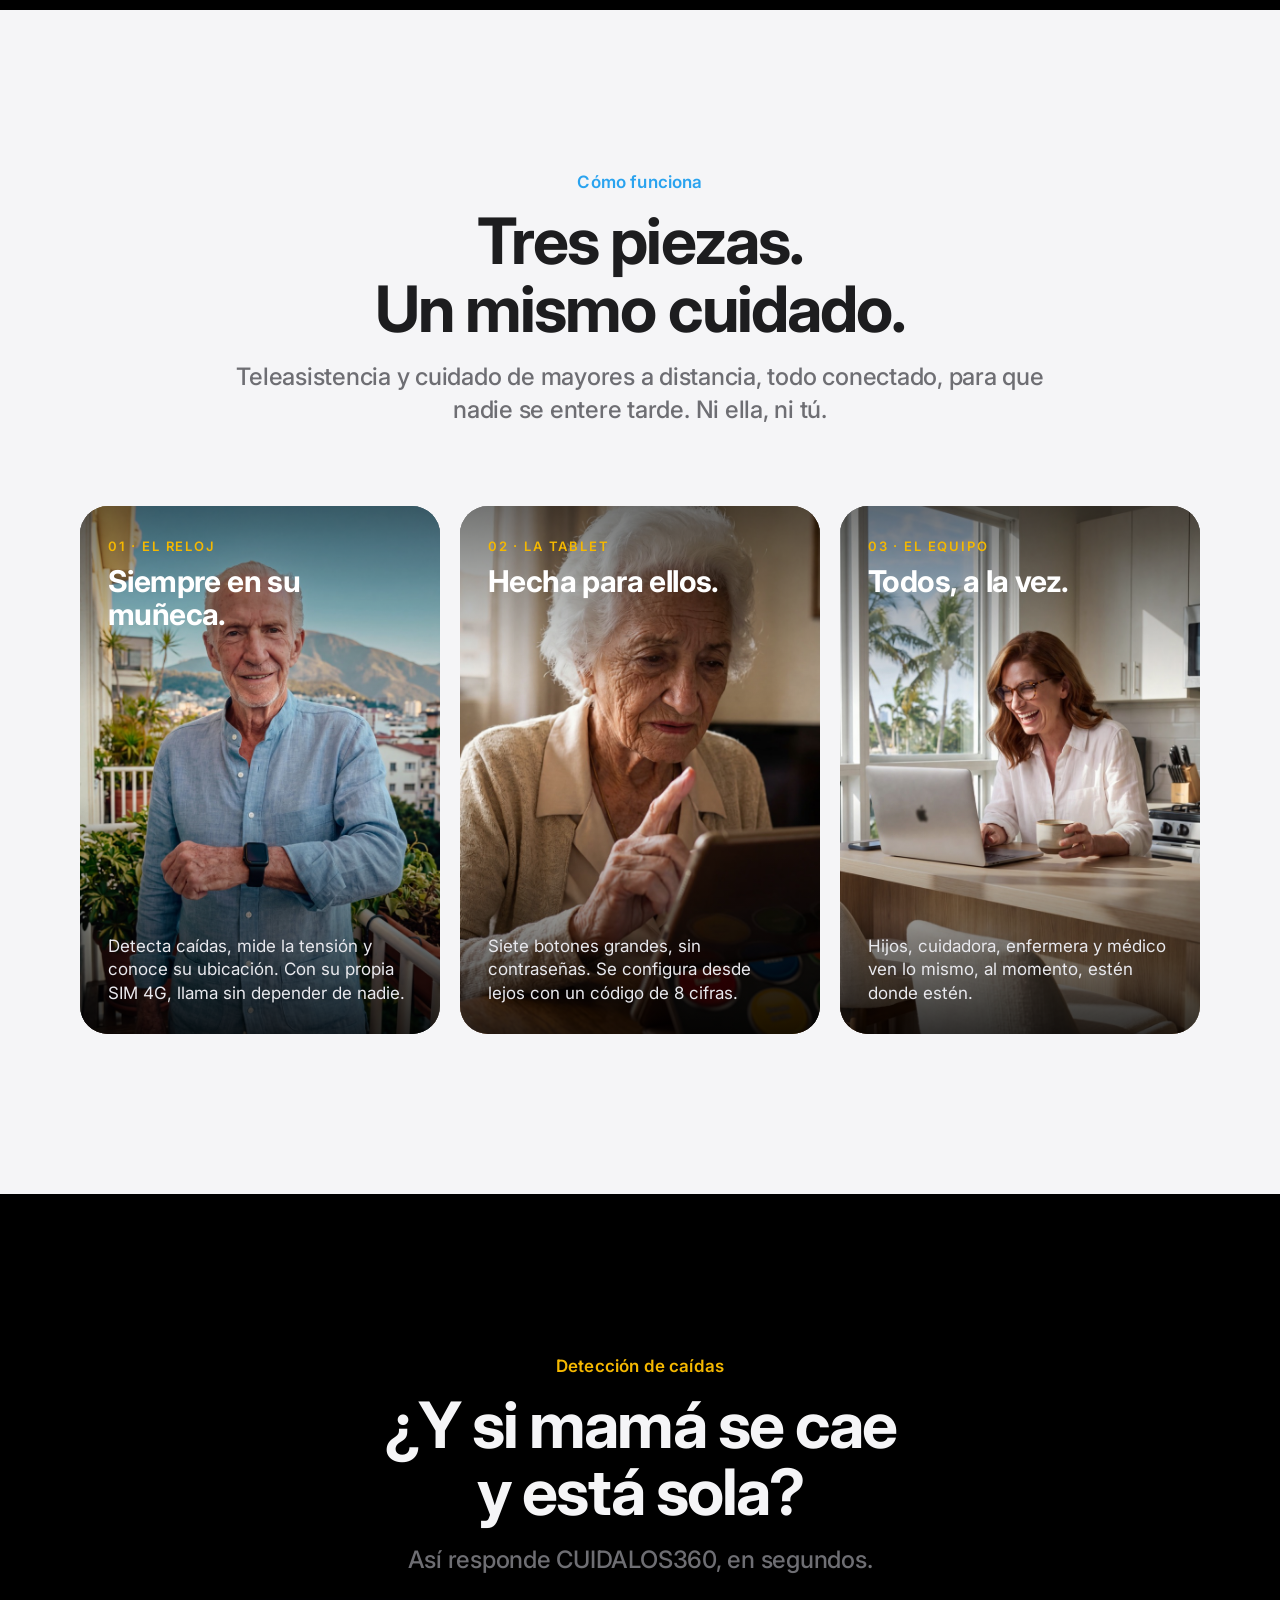
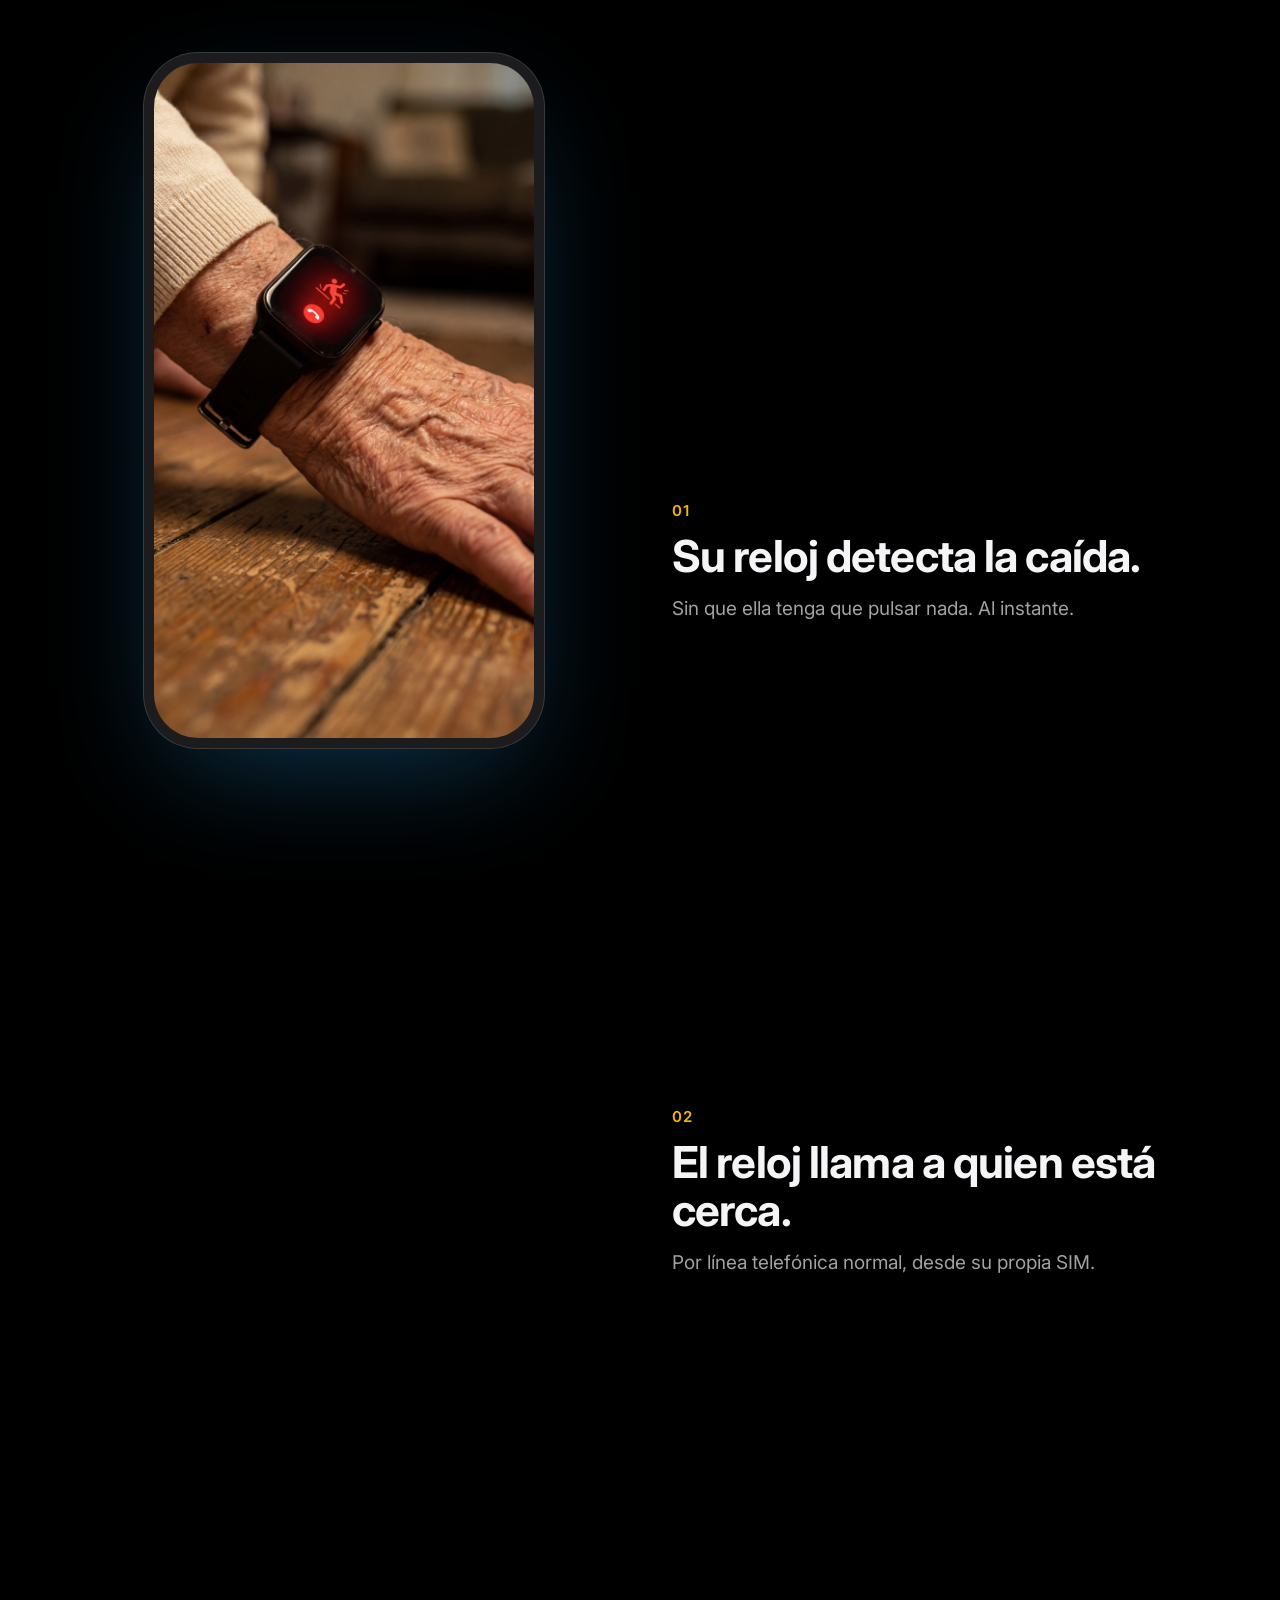
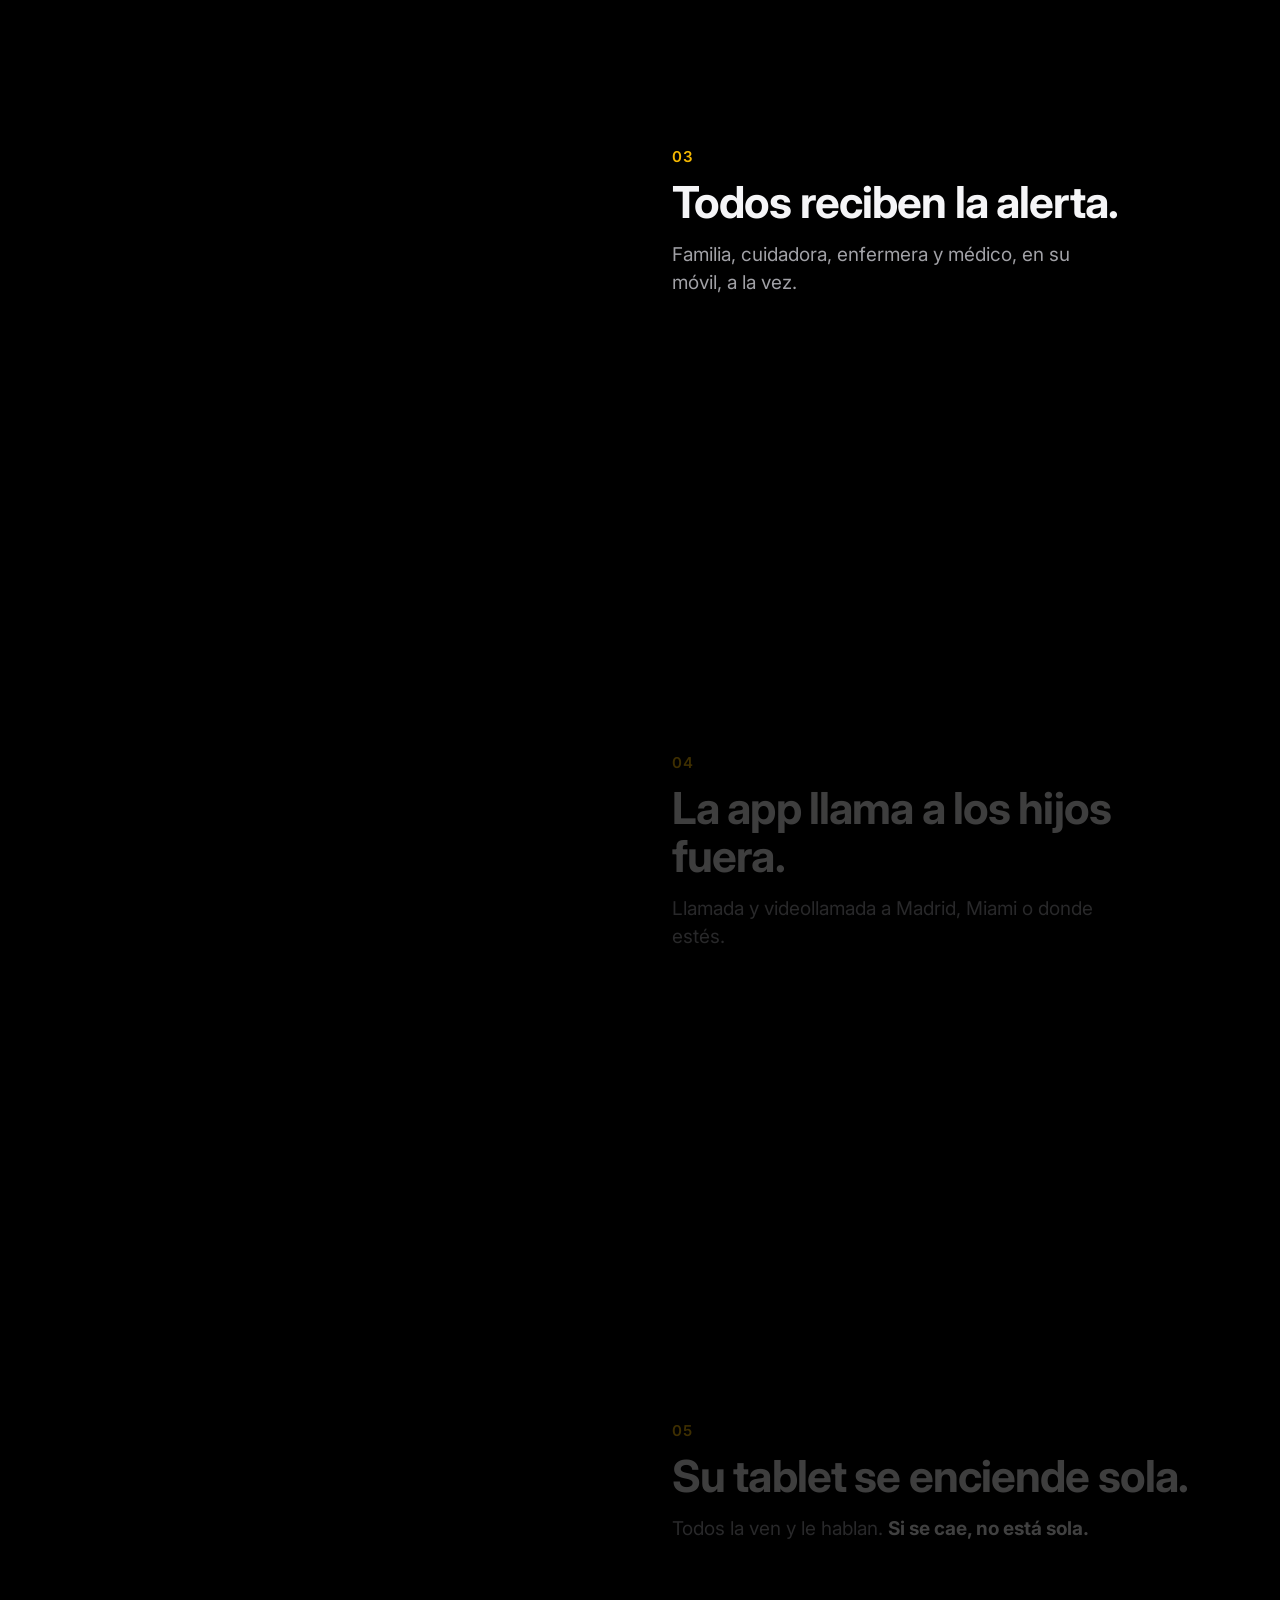
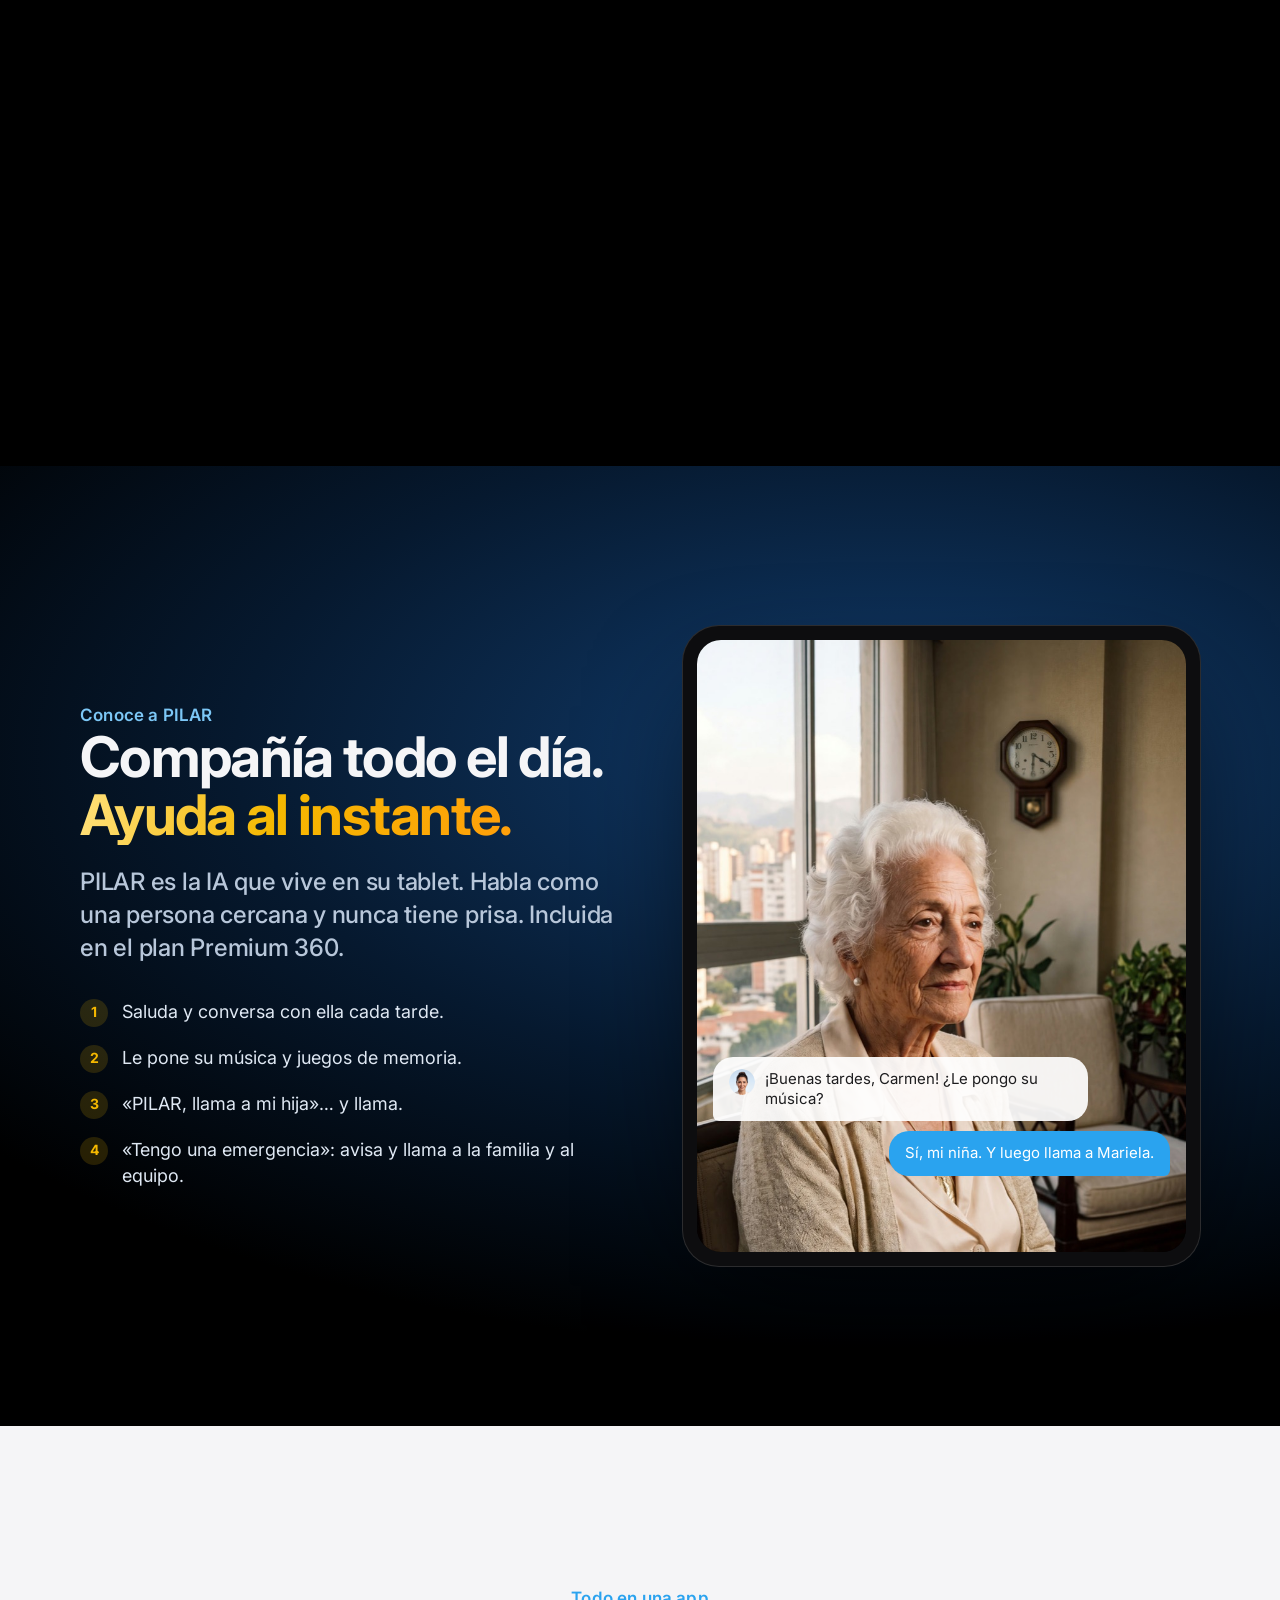
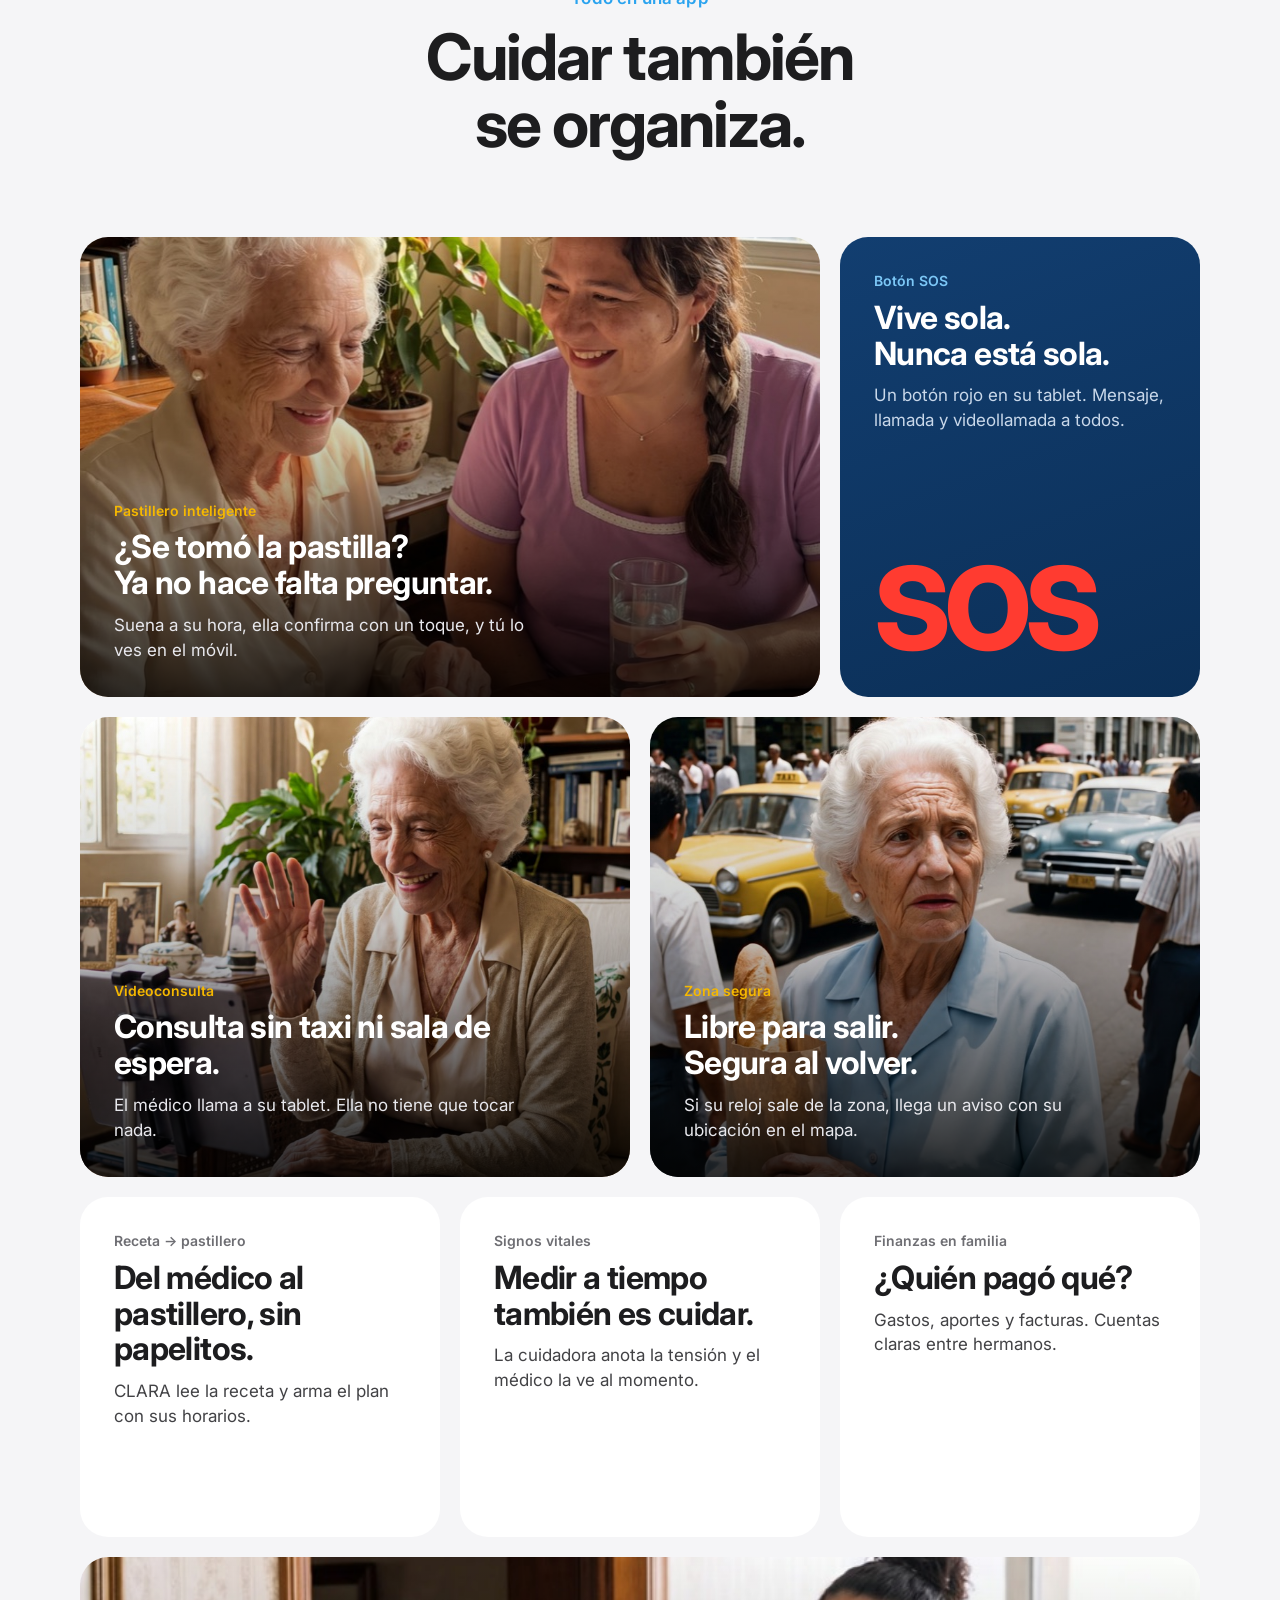
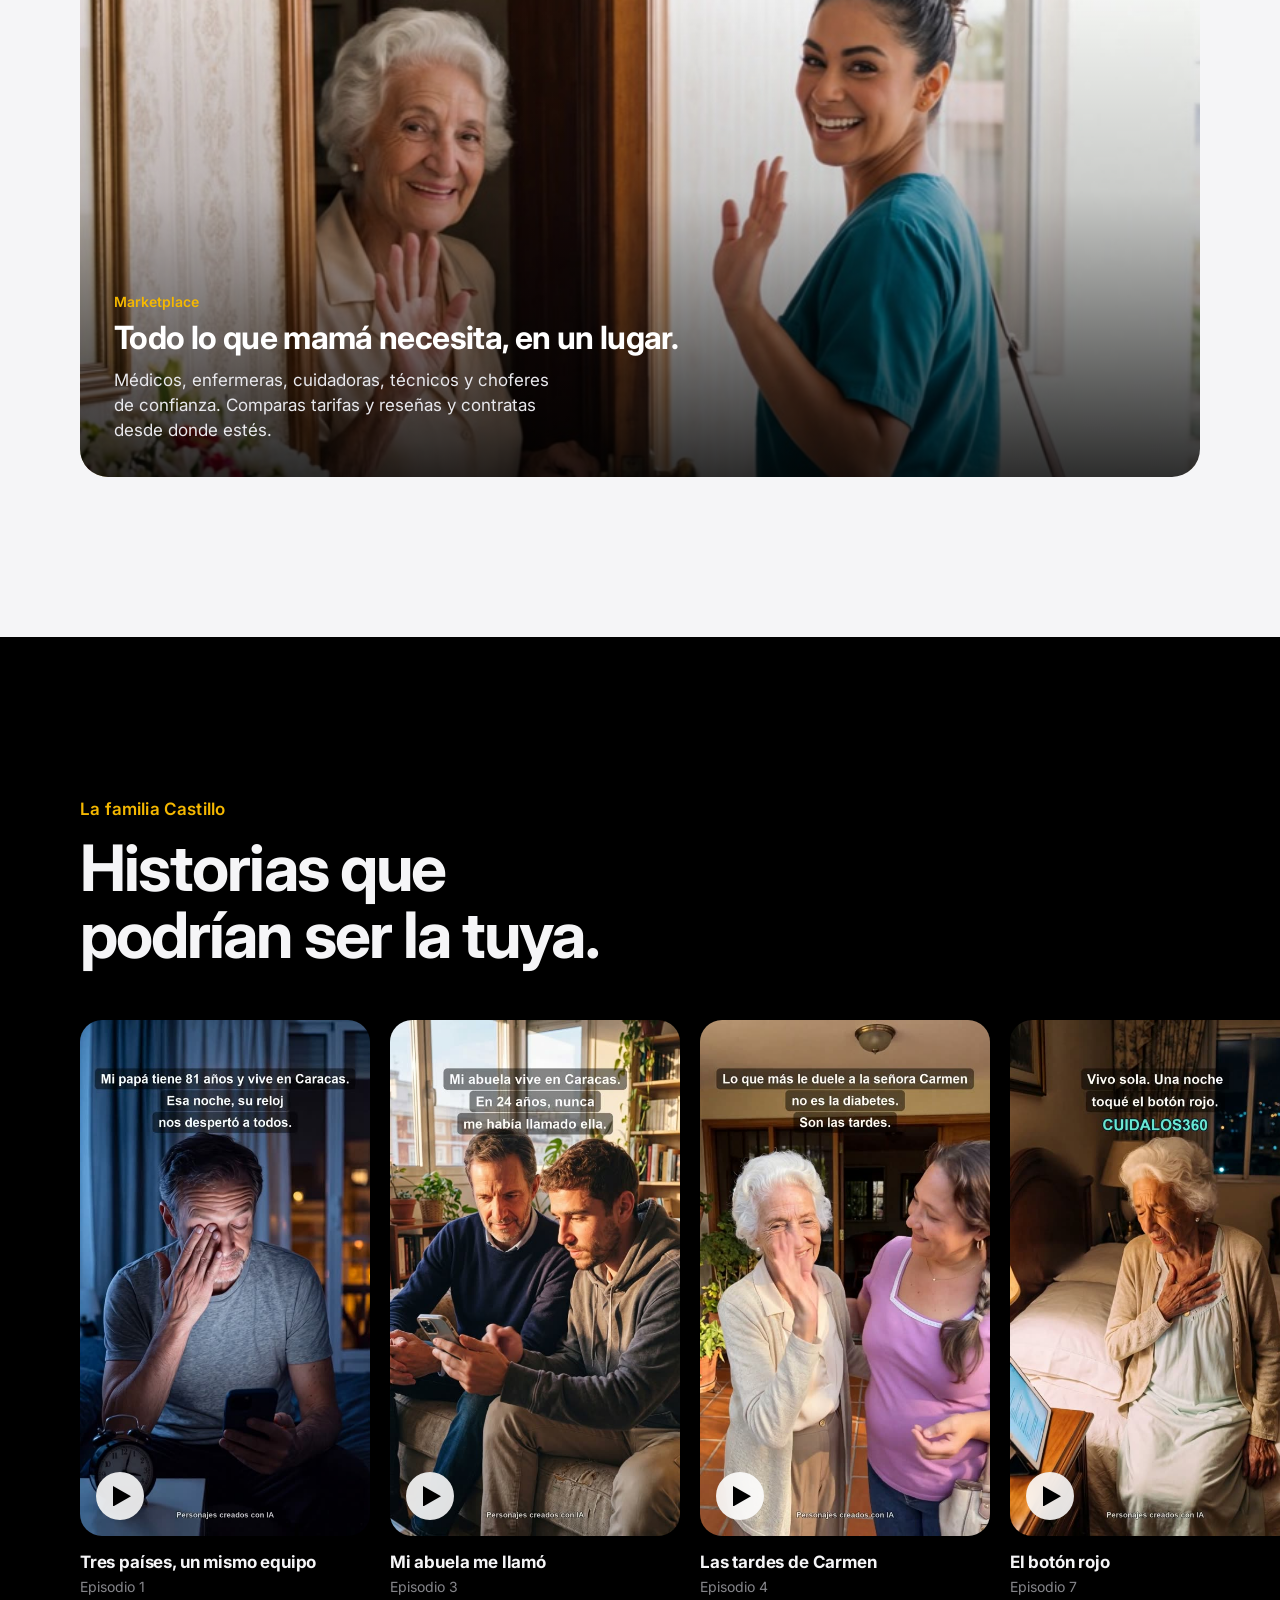
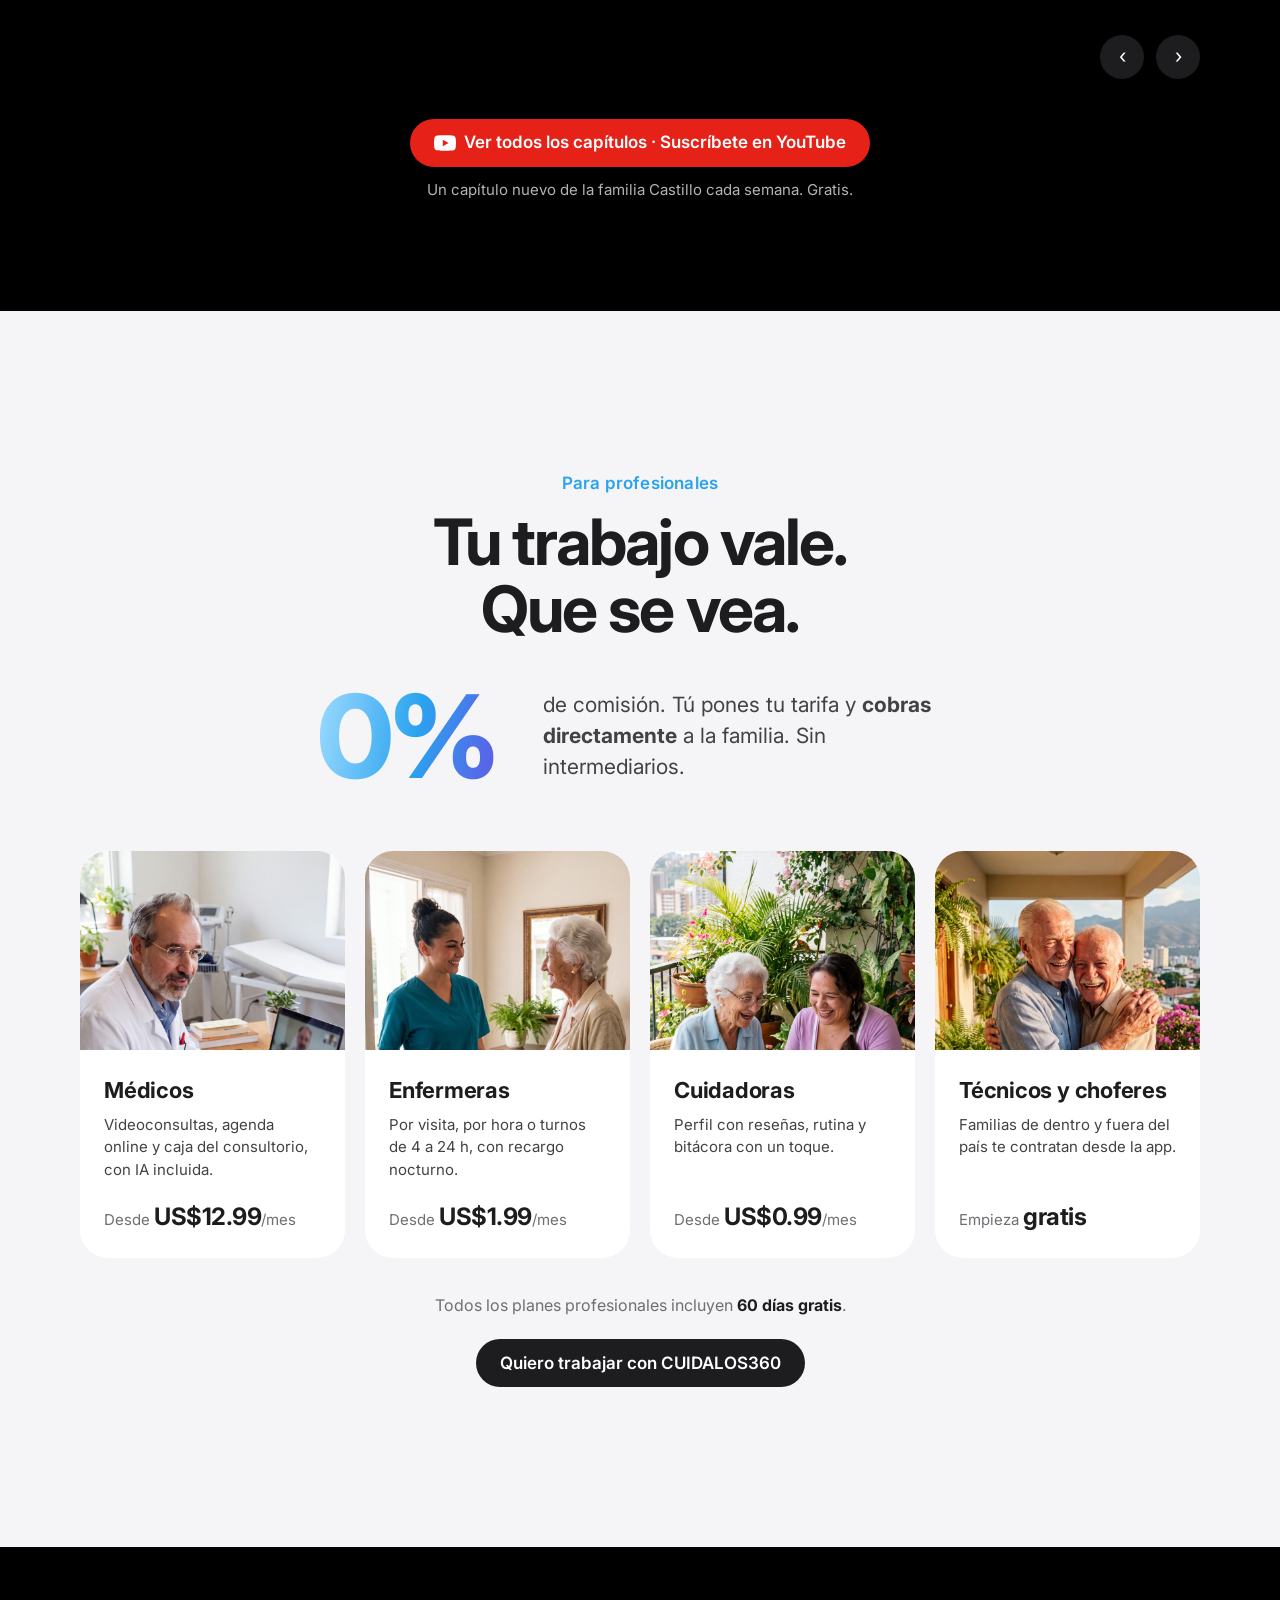
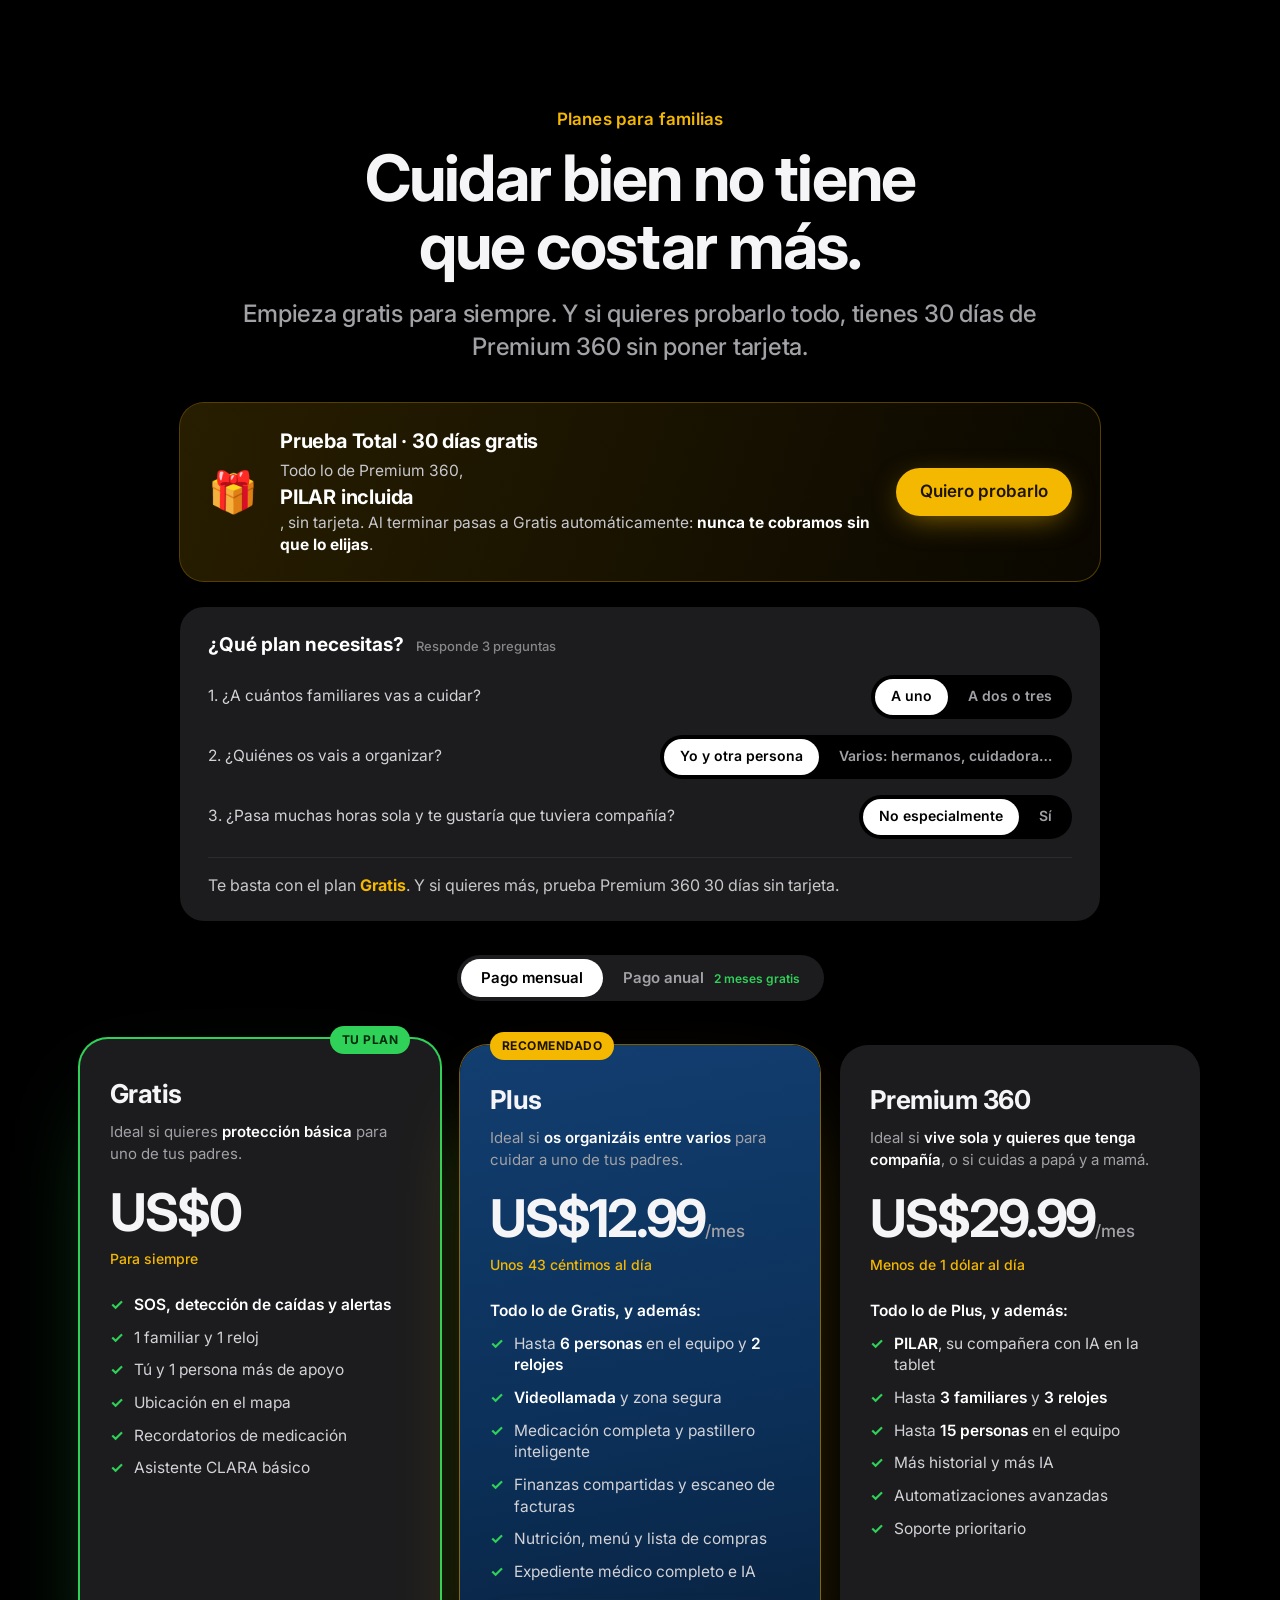
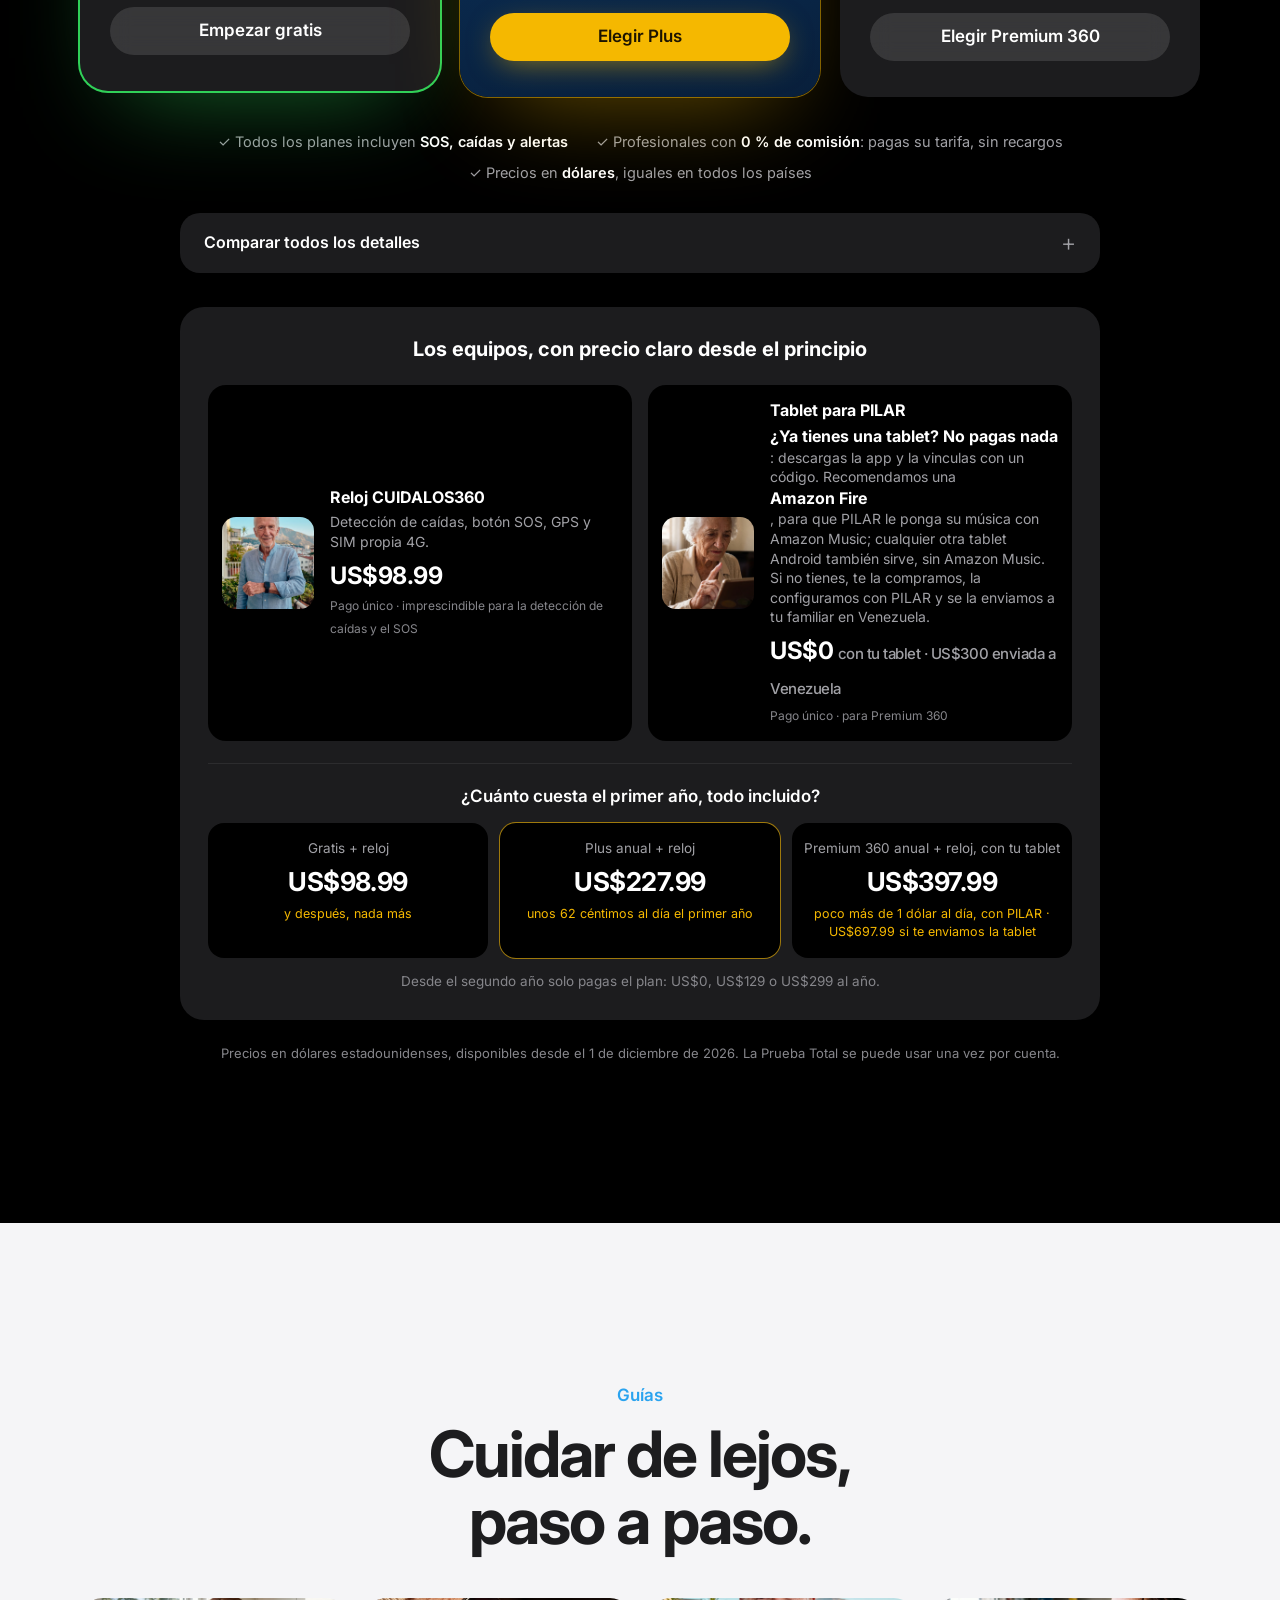
==== commit d7dac94a: "Portada: Ramón en lugar de Carmen (decisión de Luis, 03-nov) — foto principal, imagen al compartir y" ====
--- a/index.html
+++ b/index.html
@@ -14,12 +14,12 @@
 <meta property="og:url" content="https://cuidalos360.com/">
 <meta property="og:title" content="CUIDALOS360 · Cuida a tus padres aunque vivas lejos">
 <meta property="og:description" content="Reloj + tablet con PILAR (IA) + equipo de cuidado. Plan Gratis para familias. 0% de comisión para profesionales.">
-<meta property="og:image" content="https://cuidalos360.com/img/carmen.jpg">
-<meta property="og:image:alt" content="Carmen, usuaria de CUIDALOS360, sonriendo en su casa">
+<meta property="og:image" content="https://cuidalos360.com/img/reloj.jpg">
+<meta property="og:image:alt" content="Ramón, usuario de CUIDALOS360, sonriendo en su balcón con su reloj">
 <meta name="twitter:card" content="summary_large_image">
 <meta name="twitter:title" content="CUIDALOS360 · Cuida a tus padres aunque vivas lejos">
 <meta name="twitter:description" content="Reloj con detección de caídas, tablet con PILAR (IA) y un equipo de cuidado conectado. Plan Gratis para familias.">
-<meta name="twitter:image" content="https://cuidalos360.com/img/carmen.jpg">
+<meta name="twitter:image" content="https://cuidalos360.com/img/reloj.jpg">
 <link rel="apple-touch-icon" href="img/favicon.png">
 <meta name="theme-color" content="#000000">
 <link rel="icon" href="img/favicon.png">
@@ -463,10 +463,10 @@
 </nav>
 
 <header class="hero" id="top">
-  <div class="hero-media"><img src="img/carmen.jpg" alt="Carmen, 84 años, sonriendo con su teléfono en casa"></div>
-  <div class="pcard" id="pcard" aria-label="PILAR conversando con Carmen">
-    <div class="who"><div class="av"><img src="img/pilar_avatar.png" alt="PILAR"></div><div><b>PILAR</b><span class="st">Con Carmen · ahora</span></div></div>
-    <div class="m p">¡Buenas tardes, Carmen! ¿Le pongo su música y llamamos luego a Mariela?</div>
+  <div class="hero-media"><img src="img/reloj.jpg" alt="Ramón, sonriendo en su balcón con su reloj CUIDALOS360"></div>
+  <div class="pcard" id="pcard" aria-label="PILAR conversando con Ramón">
+    <div class="who"><div class="av"><img src="img/pilar_avatar.png" alt="PILAR"></div><div><b>PILAR</b><span class="st">Con Ramón · ahora</span></div></div>
+    <div class="m p">¡Buenas tardes, Ramón! ¿Le pongo su música y llamamos luego a Mariela?</div>
     <div class="m u">Sí, mi niña 💛</div>
     <div class="wave" aria-hidden="true"><i></i><i></i><i></i><i></i><i></i><i></i><i></i><i></i></div>
   </div>
